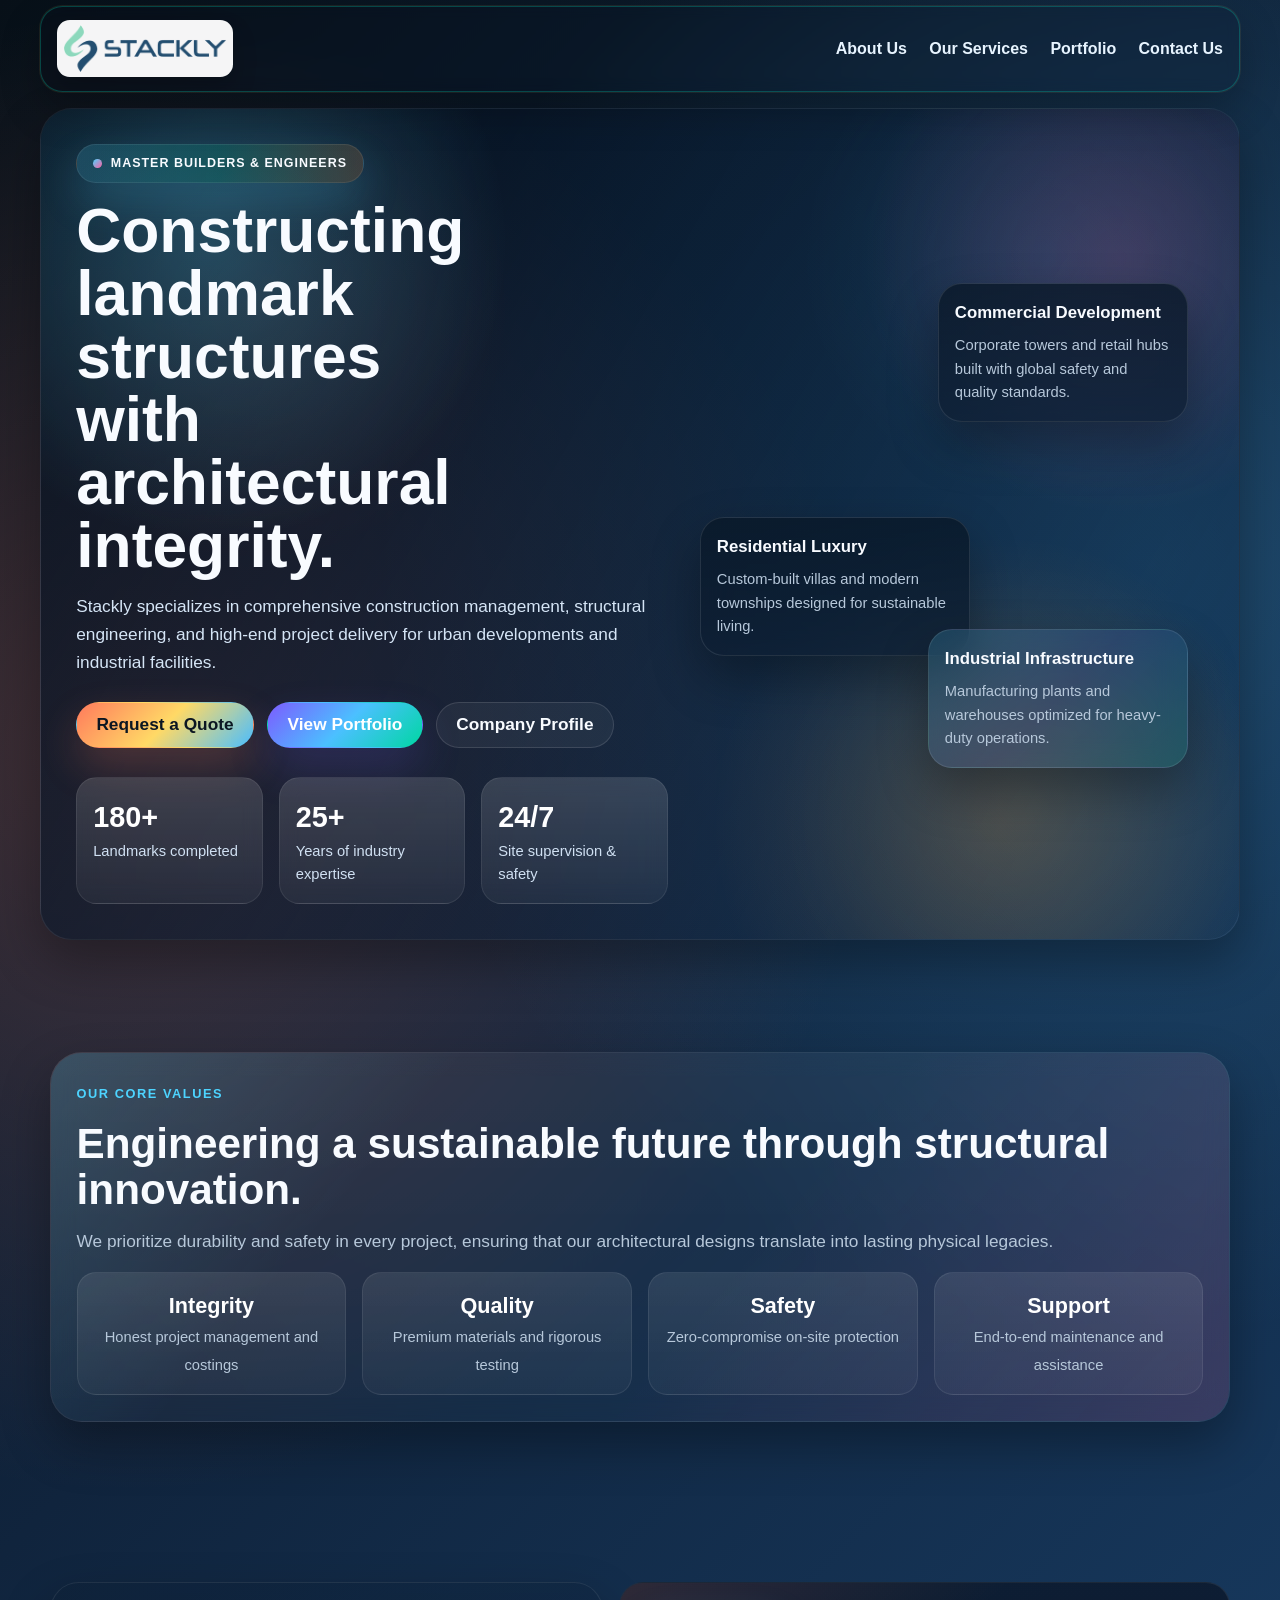
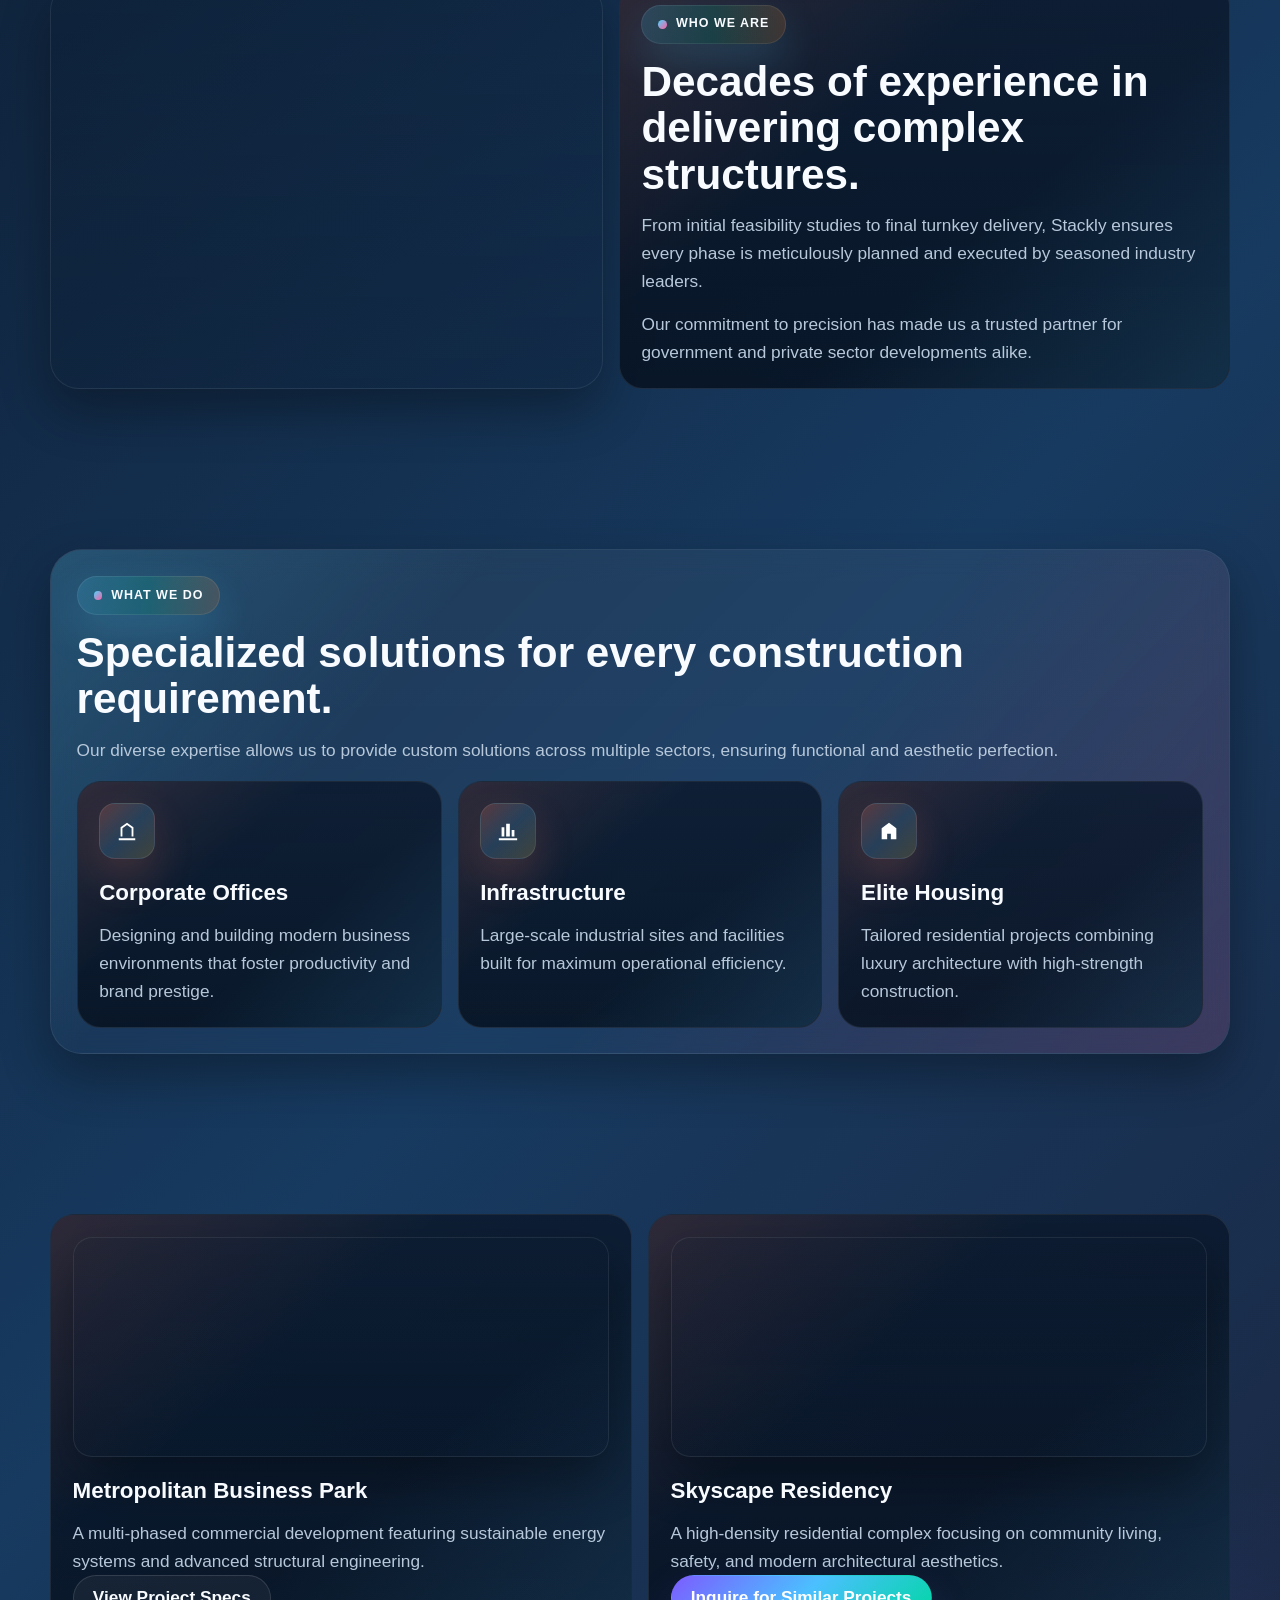
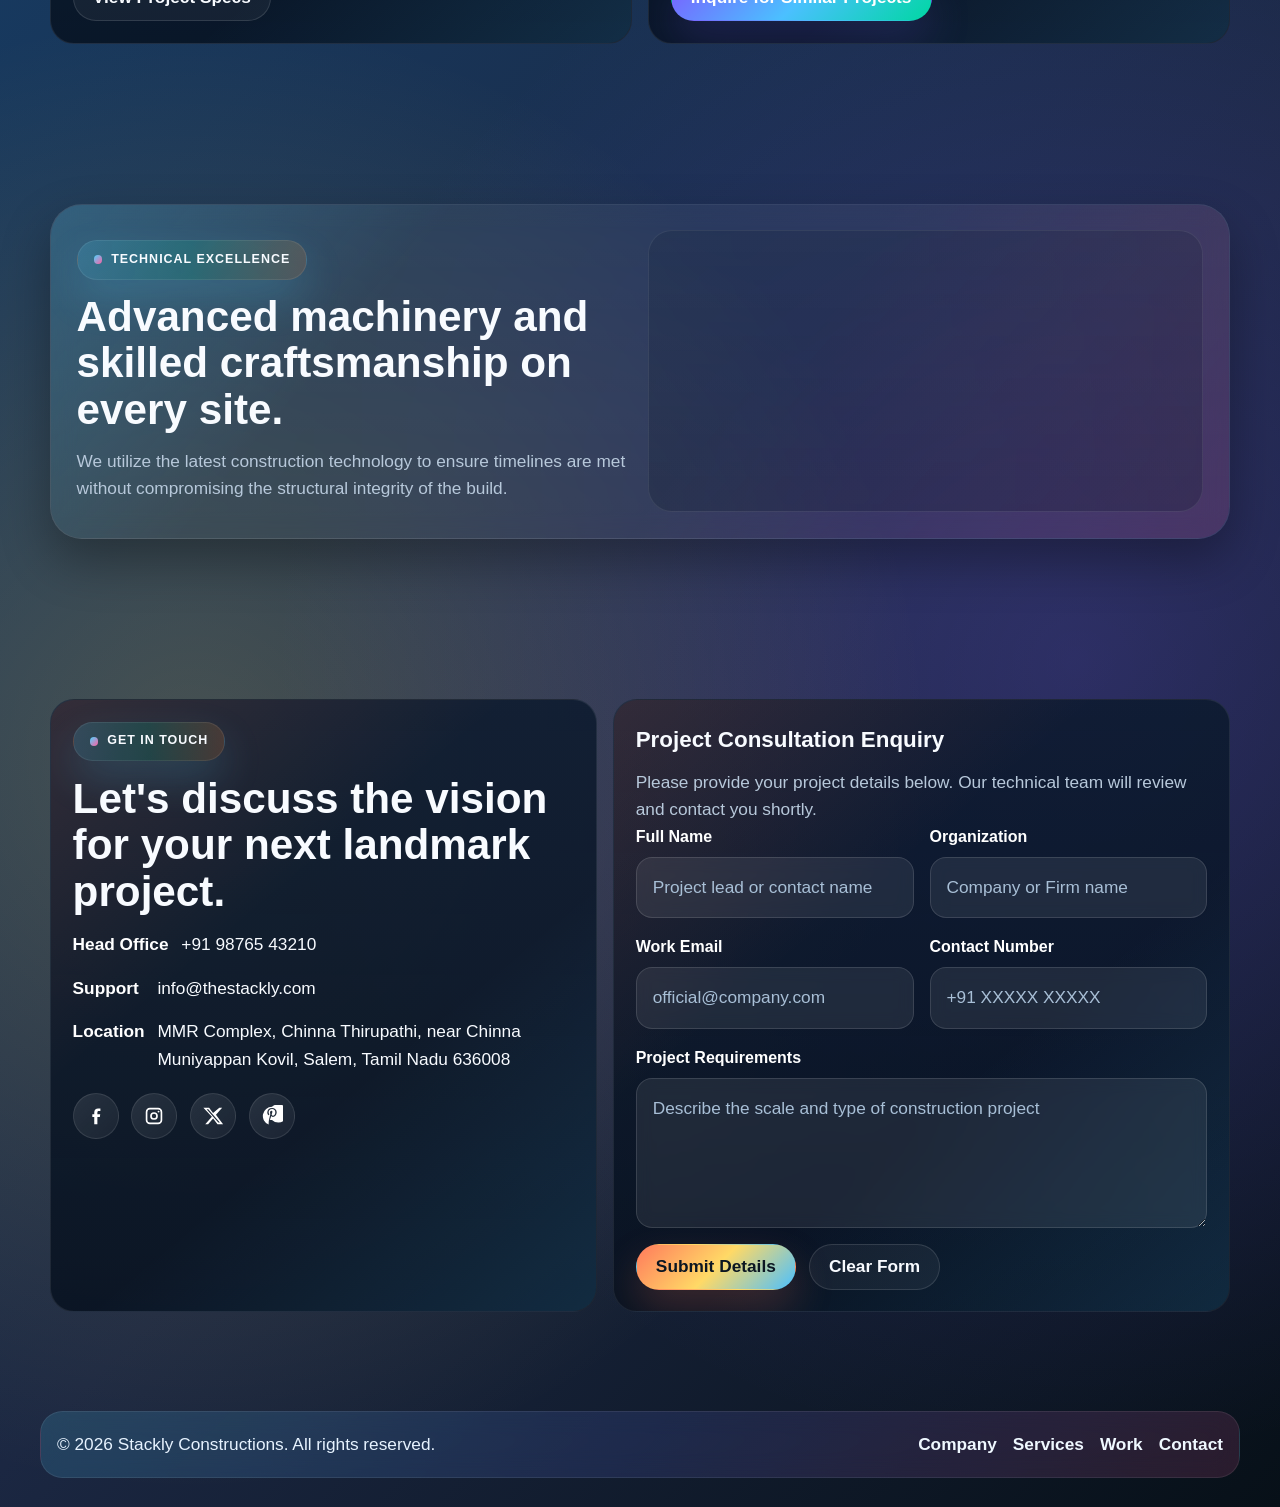
==== index.html @ 749294e0 "Add files via upload" ====
<!DOCTYPE html>
<html lang="en">
<head>
  <meta charset="UTF-8" />
  <meta name="viewport" content="width=device-width, initial-scale=1.0" />
  <meta name="description" content="Stackly is a premier construction firm specializing in commercial, residential, and industrial developments with a focus on precision and excellence." />
  <title>Stackly Construction | Building Excellence</title>
  <link rel="stylesheet" href="style.css" />
</head>
<body>
  <div class="loader" id="loader">
    <div class="loader-box">
      <div class="loader-ring" aria-hidden="true"></div>
      <p>Building Excellence</p>
    </div>
  </div>

  <header class="header">
    <div class="nav-wrap nav-wrap--video">
      <video class="nav-video" id="navVideo" autoplay muted loop playsinline aria-hidden="true">
        <source src="./assets/nav-video.mp4" type="video/mp4" />
      </video>
      <div class="nav-overlay" id="navOverlay"></div>

      <div class="nav">
        <a class="brand" href="#home" aria-label="Stackly home">
          <img src="./assets/logo-placeholder.png" alt="Stackly logo" width="346" height="100" loading="eager" decoding="async" />
        </a>

        <nav class="nav-links" id="navLinks">
          <a href="#about">About Us</a>
          <a href="#services">Our Services</a>
          <a href="#projects">Portfolio</a>
          <a href="#contact">Contact Us</a>
        </nav>

        <button class="menu-btn" id="menuBtn" type="button" aria-label="Open menu" aria-expanded="false">☰</button>
      </div>
    </div>
  </header>

  <main id="home">
    <section class="hero">
      <div class="hero-shell">
        <div class="hero-grid">
          <div class="reveal">
            <span class="badge">Master Builders & Engineers</span>
            <h1>Constructing landmark structures with architectural integrity.</h1>
            <p>Stackly specializes in comprehensive construction management, structural engineering, and high-end project delivery for urban developments and industrial facilities.</p>
            <div class="hero-actions">
              <a class="btn btn-primary" href="#contact">Request a Quote</a>
              <a class="btn btn-secondary" href="#projects">View Portfolio</a>
              <a class="btn btn-ghost" href="404.html" target="_blank" rel="noopener noreferrer">Company Profile</a>
            </div>
            <div class="hero-stats">
              <article class="hero-stat"><strong>180+</strong><span>Landmarks completed</span></article>
              <article class="hero-stat"><strong>25+</strong><span>Years of industry expertise</span></article>
              <article class="hero-stat"><strong>24/7</strong><span>Site supervision & safety</span></article>
            </div>
          </div>

          <div class="hero-visual reveal" aria-hidden="true">
            <article class="float-card float-card--top">
              <h3>Commercial Development</h3>
              <p>Corporate towers and retail hubs built with global safety and quality standards.</p>
            </article>
            <article class="float-card float-card--middle">
              <h3>Residential Luxury</h3>
              <p>Custom-built villas and modern townships designed for sustainable living.</p>
            </article>
            <article class="float-card float-card--bottom">
              <h3>Industrial Infrastructure</h3>
              <p>Manufacturing plants and warehouses optimized for heavy-duty operations.</p>
            </article>
          </div>
        </div>
      </div>
    </section>

    <section class="section">
      <div class="container section-shell reveal">
        <div class="section-inner">
          <span class="eyebrow">Our Core Values</span>
          <h2 class="title">Engineering a sustainable future through structural innovation.</h2>
          <p class="copy">We prioritize durability and safety in every project, ensuring that our architectural designs translate into lasting physical legacies.</p>
          <div class="highlight-strip">
            <article class="highlight-item"><strong>Integrity</strong><span>Honest project management and costings</span></article>
            <article class="highlight-item"><strong>Quality</strong><span>Premium materials and rigorous testing</span></article>
            <article class="highlight-item"><strong>Safety</strong><span>Zero-compromise on-site protection</span></article>
            <article class="highlight-item"><strong>Support</strong><span>End-to-end maintenance and assistance</span></article>
          </div>
        </div>
      </div>
    </section>

    <section class="section" id="about">
      <div class="container about-grid">
        <div class="about-photo reveal" aria-label="Professional construction management team"></div>
        <article class="about-card reveal">
          <span class="badge">Who We Are</span>
          <h2 class="title">Decades of experience in delivering complex structures.</h2>
          <p class="copy">From initial feasibility studies to final turnkey delivery, Stackly ensures every phase is meticulously planned and executed by seasoned industry leaders.</p>
          <p class="copy" style="margin-top:1rem;">Our commitment to precision has made us a trusted partner for government and private sector developments alike.</p>
        </article>
      </div>
    </section>

    <section class="section" id="services">
      <div class="container section-shell">
        <div class="section-inner">
          <div class="reveal" style="margin-bottom:1rem;">
            <span class="badge">What We Do</span>
            <h2 class="title">Specialized solutions for every construction requirement.</h2>
            <p class="copy">Our diverse expertise allows us to provide custom solutions across multiple sectors, ensuring functional and aesthetic perfection.</p>
          </div>
          <div class="grid-3">
            <article class="service-card reveal">
              <div class="icon-box"><svg viewBox="0 0 24 24"><path d="M3 20h18v2H3zM5 18V8l7-5 7 5v10h-2v-9.03l-5-3.58-5 3.58V18z"/></svg></div>
              <h3>Corporate Offices</h3>
              <p class="copy">Designing and building modern business environments that foster productivity and brand prestige.</p>
            </article>
            <article class="service-card reveal">
              <div class="icon-box"><svg viewBox="0 0 24 24"><path d="M2 20h20v2H2zm3-2V8h3v10zm5 0V4h4v14zm6 0v-7h3v7z"/></svg></div>
              <h3>Infrastructure</h3>
              <p class="copy">Large-scale industrial sites and facilities built for maximum operational efficiency.</p>
            </article>
            <article class="service-card reveal">
              <div class="icon-box"><svg viewBox="0 0 24 24"><path d="M12 3 4 9v12h6v-6h4v6h6V9z"/></svg></div>
              <h3>Elite Housing</h3>
              <p class="copy">Tailored residential projects combining luxury architecture with high-strength construction.</p>
            </article>
          </div>
        </div>
      </div>
    </section>

    <section class="section" id="projects">
      <div class="container grid-2">
        <article class="project-card reveal">
          <div class="project-photo" aria-label="Completed commercial tower"></div>
          <h3>Metropolitan Business Park</h3>
          <p class="copy">A multi-phased commercial development featuring sustainable energy systems and advanced structural engineering.</p>
          <a class="btn btn-ghost" href="404.html" target="_blank" rel="noopener noreferrer">View Project Specs</a>
        </article>
        <article class="project-card reveal">
          <div class="site-photo" aria-label="Ongoing high-rise development"></div>
          <h3>Skyscape Residency</h3>
          <p class="copy">A high-density residential complex focusing on community living, safety, and modern architectural aesthetics.</p>
          <a class="btn btn-secondary" href="#contact">Inquire for Similar Projects</a>
        </article>
      </div>
    </section>

    <section class="section">
      <div class="container section-shell reveal">
        <div class="section-inner grid-2" style="align-items:center;">
          <div>
            <span class="badge">Technical Excellence</span>
            <h2 class="title">Advanced machinery and skilled craftsmanship on every site.</h2>
            <p class="copy">We utilize the latest construction technology to ensure timelines are met without compromising the structural integrity of the build.</p>
          </div>
          <div class="quality-video-box" aria-label="Site operations showcase">
            <video class="quality-video" autoplay muted loop playsinline>
              <source src="./assets/nav-video1.mp4" type="video/mp4" />
            </video>
          </div>
        </div>
      </div>
    </section>

    <section class="section" id="contact">
      <div class="container contact-layout">
        <article class="contact-card reveal">
          <span class="badge">Get in Touch</span>
          <h2 class="title">Let's discuss the vision for your next landmark project.</h2>
          <div class="contact-lines">
            <div class="contact-line"><strong>Head Office</strong><a href="tel:+919876543210">+91 98765 43210</a></div>
            <div class="contact-line"><strong>Support</strong><a href="mailto:info@thestackly.com">info@thestackly.com</a></div>
            <div class="contact-line"><strong>Location</strong><span>MMR Complex, Chinna Thirupathi, near Chinna Muniyappan Kovil, Salem, Tamil Nadu 636008</span></div>
          </div>
          <div class="socials" aria-label="Social connections">
            <a class="social" href="https://facebook.com" target="_blank" rel="noopener noreferrer" aria-label="Facebook"><svg viewBox="0 0 24 24"><path d="M13.5 21v-8h2.7l.4-3h-3.1V8.1c0-.9.3-1.6 1.6-1.6h1.7V3.8c-.3 0-1.3-.1-2.5-.1-2.5 0-4.2 1.5-4.2 4.4V10H8v3h2.1v8h3.4Z"/></svg></a>
            <a class="social" href="https://instagram.com" target="_blank" rel="noopener noreferrer" aria-label="Instagram"><svg viewBox="0 0 24 24"><path d="M7.5 3h9A4.5 4.5 0 0 1 21 7.5v9a4.5 4.5 0 0 1-4.5 4.5h-9A4.5 4.5 0 0 1 3 16.5v-9A4.5 4.5 0 0 1 7.5 3Zm0 1.8A2.7 2.7 0 0 0 4.8 7.5v9a2.7 2.7 0 0 0 2.7 2.7h9a2.7 2.7 0 0 0 2.7-2.7v-9a2.7 2.7 0 0 0-2.7-2.7h-9Zm9.45 1.35a1.05 1.05 0 1 1 0 2.1 1.05 1.05 0 0 1 0-2.1ZM12 7.8A4.2 4.2 0 1 1 7.8 12 4.2 4.2 0 0 1 12 7.8Zm0 1.8A2.4 2.4 0 1 0 14.4 12 2.4 2.4 0 0 0 12 9.6Z"/></svg></a>
            <a class="social" href="https://twitter.com" target="_blank" rel="noopener noreferrer" aria-label="Twitter"><svg viewBox="0 0 24 24"><path d="M18.9 3H22l-6.77 7.74L23 21h-6.1l-4.78-6.25L6.66 21H3.54l7.24-8.27L1.5 3h6.25l4.32 5.71L18.9 3Zm-1.07 16.2h1.69L6.84 4.7H5.03L17.83 19.2Z"/></svg></a>
            <a class="social" href="https://pinterest.com" target="_blank" rel="noopener noreferrer" aria-label="Pinterest"><svg viewBox="0 0 24 24"><path d="M12 2a10 10 0 0 0-3.64 19.31c-.05-1.64 0-3.61.43-5.37l1.43-6.08S9.86 8.9 9.86 8.2c0-1.15.67-2.01 1.5-2.01.71 0 1.05.53 1.05 1.16 0 .71-.45 1.78-.69 2.77-.2.84.42 1.52 1.25 1.52 1.5 0 2.66-1.58 2.66-3.86 0-2.02-1.45-3.43-3.52-3.43-2.4 0-3.81 1.8-3.81 3.65 0 .72.28 1.5.63 1.92.07.08.08.15.06.24l-.24.98c-.04.15-.12.18-.27.11-1-.47-1.62-1.93-1.62-3.1 0-2.53 1.84-4.86 5.31-4.86 2.79 0 4.96 1.99 4.96 4.66 0 2.78-1.75 5.02-4.19 5.02-.82 0-1.59-.43-1.85-.93l-.5 1.88c-.18.69-.67 1.54-1 2.06.75.23 1.55.35 2.38.35A10 10 0 1 0 12 2Z"/></svg></a>
          </div>
        </article>

        <article class="contact-card reveal">
          <h3>Project Consultation Enquiry</h3>
          <p class="copy">Please provide your project details below. Our technical team will review and contact you shortly.</p>
          <form id="contactForm">
            <div class="form-grid">
              <div class="field"><label for="name">Full Name</label><input id="name" name="name" type="text" required placeholder="Project lead or contact name" /></div>
              <div class="field"><label for="company">Organization</label><input id="company" name="company" type="text" required placeholder="Company or Firm name" /></div>
              <div class="field"><label for="email">Work Email</label><input id="email" name="email" type="email" required placeholder="official@company.com" /></div>
              <div class="field"><label for="phone">Contact Number</label><input id="phone" name="phone" type="tel" required placeholder="+91 XXXXX XXXXX" /></div>
              <div class="field full"><label for="message">Project Requirements</label><textarea id="message" name="message" required placeholder="Describe the scale and type of construction project"></textarea></div>
            </div>
            <div style="display:flex;gap:.8rem;flex-wrap:wrap;">
              <button class="btn btn-primary" type="submit">Submit Details</button>
              <button class="btn btn-ghost" type="reset">Clear Form</button>
            </div>
          </form>
        </article>
      </div>
    </section>
  </main>

  <footer class="footer">
    <div class="footer-shell">
      <p>&copy; 2026 Stackly Constructions. All rights reserved.</p>
      <div class="footer-links">
        <a href="#about">Company</a>
        <a href="#services">Services</a>
        <a href="#projects">Work</a>
        <a href="#contact">Contact</a>
      </div>
    </div>
  </footer>

  <script src="script.js"></script>
</body>
</html>
---- style.css ----
*{box-sizing:border-box;margin:0;padding:0}
html{scroll-behavior:smooth;-webkit-text-size-adjust:none;text-size-adjust:none}
body{
  font-family:Arial,sans-serif;
  min-height:100vh;
  color:#f8fbff;
  font-size:clamp(1rem,.95rem + .24vw,1.08rem);
  line-height:1.6;
  overflow-x:hidden;
  background:
    radial-gradient(circle at 10% 16%, rgba(255,122,92,.22), transparent 18%),
    radial-gradient(circle at 90% 12%, rgba(75,192,255,.22), transparent 18%),
    radial-gradient(circle at 15% 84%, rgba(255,226,102,.20), transparent 18%),
    radial-gradient(circle at 84% 82%, rgba(124,92,255,.22), transparent 20%),
    linear-gradient(135deg,#071018 0%,#10243d 26%,#173a60 52%,#1b2742 78%,#071018 100%);
}
img,video{display:block;max-width:100%;height:auto}
a{text-decoration:none;color:inherit}
button,input,textarea{font:inherit;color:inherit}
:focus-visible{outline:2px solid #4dd4ff;outline-offset:3px}
@media (prefers-reduced-motion:reduce){*,*::before,*::after{animation-duration:.01ms!important;animation-iteration-count:1!important;transition-duration:.01ms!important;scroll-behavior:auto!important}}

.loader{position:fixed;inset:0;display:grid;place-items:center;z-index:9999;background:radial-gradient(circle at 15% 18%, rgba(255,95,162,.22), transparent 18%), radial-gradient(circle at 84% 16%, rgba(77,212,255,.22), transparent 20%), radial-gradient(circle at 18% 80%, rgba(0,215,163,.18), transparent 18%), linear-gradient(135deg,#071220,#10233c,#182e4d,#122740)}
.loader.hide{opacity:0;visibility:hidden;transition:opacity .45s ease,visibility .45s ease}
.loader-box{text-align:center}
.loader-ring{width:80px;height:80px;border:6px solid rgba(255,255,255,.12);border-top-color:#4dd4ff;border-right-color:#ff9a3d;border-radius:50%;animation:spin 1s linear infinite;margin:0 auto 1rem}
.loader p{color:#b7c8da;letter-spacing:.16em;text-transform:uppercase;font-size:.85rem}
@keyframes spin{to{transform:rotate(360deg)}}

.container{width:min(calc(100% - 1.25rem),1180px);margin:auto}
.section{padding:clamp(3rem,8vw,5rem) 0}
.section-shell{position:relative;border:1px solid rgba(255,255,255,.08);background:linear-gradient(180deg,rgba(255,255,255,.05),rgba(255,255,255,.02));backdrop-filter:blur(12px);border-radius:2rem;box-shadow:0 22px 50px rgba(0,0,0,.32);overflow:hidden}
.section-shell::before{content:"";position:absolute;inset:-1px;background:linear-gradient(130deg,rgba(77,212,255,.18),transparent 28%,transparent 58%,rgba(255,95,162,.14) 100%);pointer-events:none}
.section-inner{position:relative;z-index:1;padding:clamp(1.2rem,2vw,1.6rem)}
.badge{display:inline-flex;align-items:center;gap:.55rem;padding:.55rem 1rem;border-radius:999px;font-size:.78rem;font-weight:700;letter-spacing:.08em;text-transform:uppercase;background:linear-gradient(90deg,rgba(77,212,255,.18),rgba(0,215,163,.16),rgba(255,154,61,.16));border:1px solid rgba(255,255,255,.08);box-shadow:0 18px 40px rgba(77,212,255,.18)}
.badge::before{content:"";width:.55rem;height:.55rem;border-radius:50%;background:linear-gradient(135deg,#4dd4ff,#ff5fa2)}
.title{font-size:clamp(1.8rem,1.2rem + 1.8vw,2.8rem);line-height:1.1;margin:.9rem 0 .9rem}
.copy{color:#b7c8da}
.eyebrow{color:#4dd4ff;font-weight:700;text-transform:uppercase;letter-spacing:.12em;font-size:.8rem}
.btn{min-height:46px;padding:0 1.2rem;border-radius:999px;display:inline-flex;align-items:center;justify-content:center;gap:.6rem;border:1px solid transparent;font-weight:700;transition:transform .22s cubic-bezier(.16,1,.3,1),box-shadow .22s cubic-bezier(.16,1,.3,1),filter .22s ease,background .22s ease,border-color .22s ease;cursor:pointer}
.btn:hover{transform:translateY(-5px) scale(1.02);filter:saturate(1.05)}
.btn:active{transform:translateY(0) scale(.99)}
.btn-primary{background:linear-gradient(135deg,#ff7a5c,#ffd966,#4bc0ff);color:#0b1622;box-shadow:0 18px 40px rgba(255,122,92,.22)}
.btn-secondary{background:linear-gradient(135deg,#7c5cff,#4bc0ff,#00d7a3);color:#fff;box-shadow:0 20px 44px rgba(124,92,255,.18)}
.btn-ghost{background:rgba(255,255,255,.05);border-color:rgba(255,255,255,.12);color:#f8fbff}
.btn-ghost:hover{background:rgba(255,255,255,.12);box-shadow:0 18px 36px rgba(0,0,0,.18)}

.header{position:sticky;top:0;z-index:1000;padding-top:.35rem}
.nav-wrap{position:relative;width:min(calc(100% - 1rem),1200px);margin:auto;overflow:hidden;border-radius:1.4rem;border:1px solid rgba(255,255,255,.08);background:rgba(7,18,32,.10);backdrop-filter:blur(6px);box-shadow:0 18px 40px rgba(0,0,0,.24)}
.nav-wrap--video{border-color:rgba(0,255,214,.22);box-shadow:0 0 0 1px rgba(255,209,102,.08),0 18px 40px rgba(0,0,0,.24)}
.nav-video{position:absolute;inset:0;width:100%;height:100%;object-fit:cover;display:none;z-index:0}
.nav-video.active{display:block;filter:saturate(1.75) contrast(1.16) brightness(.82) hue-rotate(-10deg)}
.nav-overlay{position:absolute;inset:0;background:linear-gradient(90deg,rgba(5,14,25,.82),rgba(13,31,52,.44));display:none;z-index:1}
.nav-overlay.active{display:block;background:linear-gradient(90deg,rgba(3,10,18,.66),rgba(255,122,92,.14),rgba(75,192,255,.14),rgba(255,226,102,.10))}
.nav{position:relative;z-index:2;display:flex;align-items:center;justify-content:space-between;gap:1rem;min-height:84px;padding:0 1rem}
.brand{display:flex;align-items:center;gap:.8rem;min-width:0}
.brand img{width:176px;height:auto;border-radius:.8rem;padding:.3rem .4rem;background:rgba(255,255,255,.96);box-shadow:0 12px 24px rgba(0,0,0,.18)}
.nav-links{display:flex;align-items:center;gap:1.4rem}
.nav-links a{position:relative;font-size:clamp(.9rem,.84rem + .2vw,1rem);color:#e7f4ff;font-weight:700;transition:color .2s ease,transform .2s ease}
.nav-links a::after{content:"";position:absolute;left:0;bottom:-7px;width:100%;height:2px;background:linear-gradient(90deg,#4dd4ff,#ff9a3d,#ff5fa2);transform:scaleX(0);transform-origin:left;transition:transform .22s ease}
.nav-links a:hover{color:#fff;transform:translateY(-2px)}
.nav-links a:hover::after{transform:scaleX(1)}
.menu-btn{display:none;width:46px;height:46px;border-radius:50%;border:1px solid rgba(255,255,255,.14);background:rgba(255,255,255,.06);color:#fff;cursor:pointer}

.hero{padding:1rem 0 2rem}
.hero-shell{position:relative;width:min(calc(100% - 1rem),1200px);margin:0 auto;border-radius:2rem;overflow:hidden;border:1px solid rgba(255,255,255,.08);box-shadow:0 22px 50px rgba(0,0,0,.32);background:linear-gradient(120deg,rgba(7,18,32,.80),rgba(7,24,46,.52) 38%,rgba(12,43,78,.30) 100%),radial-gradient(circle at 18% 24%, rgba(255,122,92,.18), transparent 22%),radial-gradient(circle at 84% 18%, rgba(75,192,255,.18), transparent 20%),radial-gradient(circle at 82% 84%, rgba(255,226,102,.12), transparent 20%), url('https://images.unsplash.com/photo-1541888946425-d81bb19240f5?auto=format&fit=crop&w=1200&q=80') center/cover no-repeat}
.hero-shell::before{content:"";position:absolute;inset:0;background:radial-gradient(circle at 14% 16%,rgba(77,212,255,.26),transparent 24%),radial-gradient(circle at 90% 18%,rgba(255,95,162,.18),transparent 20%),radial-gradient(circle at 80% 86%,rgba(255,154,61,.18),transparent 24%)}
.hero-grid{position:relative;z-index:1;display:grid;grid-template-columns:1.08fr .92fr;gap:2rem;align-items:center;padding:clamp(1.4rem,4vw,2.2rem)}
.hero h1{font-size:clamp(2.4rem,1.5rem + 3vw,4.7rem);line-height:1.01;max-width:9.5ch;margin:1rem 0}
.hero p{max-width:60ch;color:#d5e5f6}
.hero-actions{display:flex;flex-wrap:wrap;gap:.85rem;margin:1.6rem 0 1.8rem}
.hero-stats{display:grid;grid-template-columns:repeat(3,minmax(0,1fr));gap:1rem}
.hero-stat{padding:1rem;border-radius:1.3rem;background:linear-gradient(180deg,rgba(255,255,255,.14),rgba(255,255,255,.05));border:1px solid rgba(255,255,255,.08);backdrop-filter:blur(10px)}
.hero-stat strong{display:block;font-size:1.8rem;color:#fff}
.hero-stat span{display:block;color:#d0e0f2;font-size:.92rem}
.hero-visual{position:relative;min-height:520px}
.float-card{position:absolute;border-radius:1.5rem;padding:1rem;background:linear-gradient(180deg,rgba(9,24,40,.8),rgba(12,28,48,.68));border:1px solid rgba(255,255,255,.1);box-shadow:0 22px 50px rgba(0,0,0,.32);backdrop-filter:blur(14px);transition:transform .24s cubic-bezier(.16,1,.3,1), box-shadow .24s ease}
.float-card:hover{transform:translateY(-6px);box-shadow:0 30px 55px rgba(0,0,0,.32)}
.float-card h3{margin-bottom:.45rem;font-size:1.05rem}
.float-card p{font-size:.92rem;color:#b7c8da}
.float-card--top{top:1.2rem;right:1rem;max-width:250px}
.float-card--middle{left:0;bottom:8rem;max-width:270px}
.float-card--bottom{right:1rem;bottom:1rem;max-width:260px;background:linear-gradient(135deg,rgba(77,212,255,.18),rgba(106,124,255,.12),rgba(0,215,163,.14))}

.grid-3,.grid-2{display:grid;gap:1rem}
.grid-3{grid-template-columns:repeat(3,minmax(0,1fr))}
.grid-2{grid-template-columns:repeat(2,minmax(0,1fr))}
.service-card,.project-card,.contact-card,.about-card{position:relative;height:100%;padding:1.35rem;border-radius:1.5rem;background:linear-gradient(180deg,rgba(12,26,46,.86),rgba(6,16,30,.82));border:1px solid rgba(255,255,255,.08);overflow:hidden;transition:transform .24s cubic-bezier(.16,1,.3,1),box-shadow .24s ease,border-color .24s ease}
.service-card::before,.project-card::before,.contact-card::before,.about-card::before{content:"";position:absolute;inset:0;background:linear-gradient(140deg,rgba(255,122,92,.14),transparent 36%,transparent 60%,rgba(75,192,255,.14));pointer-events:none}
.service-card:hover,.project-card:hover,.contact-card:hover,.about-card:hover{transform:translateY(-10px) scale(1.01);box-shadow:0 30px 60px rgba(0,0,0,.34);border-color:rgba(255,122,92,.34)}
.service-card > *,.project-card > *,.contact-card > *,.about-card > *{position:relative;z-index:1}
.icon-box{width:56px;height:56px;border-radius:1rem;display:grid;place-items:center;margin-bottom:1rem;background:linear-gradient(135deg,rgba(255,122,92,.22),rgba(75,192,255,.18),rgba(255,226,102,.18));border:1px solid rgba(255,255,255,.09);box-shadow:0 18px 40px rgba(255,122,92,.18);color:#fff}
.icon-box svg,.social svg{width:22px;height:22px;fill:currentColor}
.service-card h3,.project-card h3,.contact-card h3,.about-card h3{font-size:clamp(1.15rem,1rem + .5vw,1.45rem);margin-bottom:.7rem}

.about-grid{display:grid;grid-template-columns:.95fr 1.05fr;gap:1rem;align-items:stretch}
.about-photo{min-height:360px;border-radius:1.8rem;overflow:hidden;border:1px solid rgba(255,255,255,.08);background:linear-gradient(180deg,rgba(8,21,38,.18),rgba(8,21,38,.26)),url('https://images.unsplash.com/photo-1517048676732-d65bc937f952?auto=format&fit=crop&w=900&q=80') center/cover no-repeat;box-shadow:0 22px 50px rgba(0,0,0,.32)}
.project-photo,.site-photo{min-height:220px;border-radius:1.2rem;margin-bottom:1rem;border:1px solid rgba(255,255,255,.08);box-shadow:0 22px 50px rgba(0,0,0,.32)}
.project-photo{background:linear-gradient(180deg,rgba(8,21,38,.14),rgba(8,21,38,.22)),url('https://images.unsplash.com/photo-1504307651254-35680f356dfd?auto=format&fit=crop&w=900&q=80') center/cover no-repeat}
.site-photo{background:linear-gradient(180deg,rgba(8,21,38,.14),rgba(8,21,38,.22)),url('https://images.unsplash.com/photo-1489515217757-5fd1be406fef?auto=format&fit=crop&w=900&q=80') center/cover no-repeat}
.highlight-strip{display:grid;grid-template-columns:repeat(4,minmax(0,1fr));gap:1rem;margin-top:1rem}
.highlight-item{padding:1rem;border-radius:1.2rem;background:linear-gradient(180deg,rgba(255,255,255,.09),rgba(255,255,255,.04));border:1px solid rgba(255,255,255,.08);text-align:center}
.highlight-item strong{display:block;font-size:1.35rem;color:#fff}
.highlight-item span{color:#b7c8da;font-size:.92rem}

.contact-layout{display:grid;grid-template-columns:.94fr 1.06fr;gap:1rem}
.contact-lines{display:grid;gap:1rem;margin:1rem 0 1.2rem}
.contact-line{display:flex;gap:.8rem;align-items:flex-start}
.contact-line strong{min-width:72px;color:#fff}
.socials{display:flex;gap:.8rem;flex-wrap:wrap}
.social{width:46px;height:46px;border-radius:50%;display:grid;place-items:center;background:linear-gradient(135deg,rgba(255,255,255,.1),rgba(255,255,255,.05));border:1px solid rgba(255,255,255,.1);color:#fff;transition:transform .22s cubic-bezier(.16,1,.3,1),box-shadow .22s ease,background .22s ease}
.social:hover{transform:translateY(-5px) scale(1.05);background:linear-gradient(135deg,rgba(255,122,92,.22),rgba(75,192,255,.20));box-shadow:0 18px 40px rgba(255,122,92,.18)}

form{display:grid;gap:1rem}
.form-grid{display:grid;grid-template-columns:repeat(2,minmax(0,1fr));gap:1rem}
.field{display:grid;gap:.45rem}
.field.full{grid-column:1/-1}
label{font-size:clamp(.9rem,.84rem + .2vw,1rem);font-weight:700;color:#fff}
input,textarea{width:100%;min-height:52px;padding:1rem 1rem;border-radius:1rem;background:rgba(255,255,255,.08);border:1px solid rgba(255,255,255,.12);backdrop-filter:blur(8px)}
textarea{min-height:150px;resize:vertical}
input::placeholder,textarea::placeholder{color:#a8bfd6}
input:focus,textarea:focus{outline:none;border-color:rgba(77,212,255,.55);box-shadow:0 0 0 4px rgba(77,212,255,.14)}

.footer{padding:1.2rem 0 1.8rem}
.footer-shell{width:min(calc(100% - 1rem),1200px);margin:auto;padding:1.15rem 1rem;border-radius:1.4rem;background:linear-gradient(135deg,rgba(77,212,255,.16),rgba(106,124,255,.14),rgba(255,95,162,.14));border:1px solid rgba(255,255,255,.08);backdrop-filter:blur(12px);display:flex;align-items:center;justify-content:space-between;gap:1rem;color:#e7f3ff}
.footer-links{display:flex;gap:1rem;flex-wrap:wrap}
.footer-links a{color:#eff8ff;font-weight:600}
.footer-links a:hover{color:#fff;transform:translateY(-2px)}

.reveal{opacity:0;transform:translateY(26px);transition:opacity .75s ease,transform .75s ease}
.reveal.show{opacity:1;transform:none}

.quality-video-box{min-height:280px;border-radius:1.5rem;overflow:hidden;border:1px solid rgba(255,255,255,.08);box-shadow:var(--shadow);background:linear-gradient(180deg,rgba(8,21,38,.16),rgba(8,21,38,.24));position:relative}
.quality-video{width:100%;height:100%;min-height:280px;object-fit:cover;display:block;filter:saturate(1.2) contrast(1.05) brightness(.92)}

@media (max-width:960px){
  .hero-grid,.about-grid,.contact-layout,.grid-2,.footer-shell{grid-template-columns:1fr;display:grid}
  .grid-3,.hero-stats,.highlight-strip,.form-grid{grid-template-columns:1fr}
  
  
  .nav-links{
    display:none;
    position:absolute;
    left:.8rem;
    right:.8rem;
    top:calc(100% + .45rem);
    padding:2rem;
    background:rgba(7,18,32,0.96);
    border:1px solid rgba(255,255,255,0.12);
    border-radius:1.2rem;
    box-shadow:0 24px 50px rgba(0,0,0,.35);
    flex-direction:column;
    align-items:center;
    gap:1.5rem;
    z-index: 1001;
  }
  
  .nav-links.open{
    display:flex !important;
  }
  
  .menu-btn{
    display:grid !important;
    place-items:center;
    z-index: 1002;
  }
  
  .brand img{width:150px}
  .hero-visual{min-height:360px}
  .float-card{position:relative;top:auto;right:auto;left:auto;bottom:auto;max-width:none;margin-top:1rem}
  .hero-actions{margin-bottom:1.2rem}
  .footer-shell{justify-content:flex-start}
}
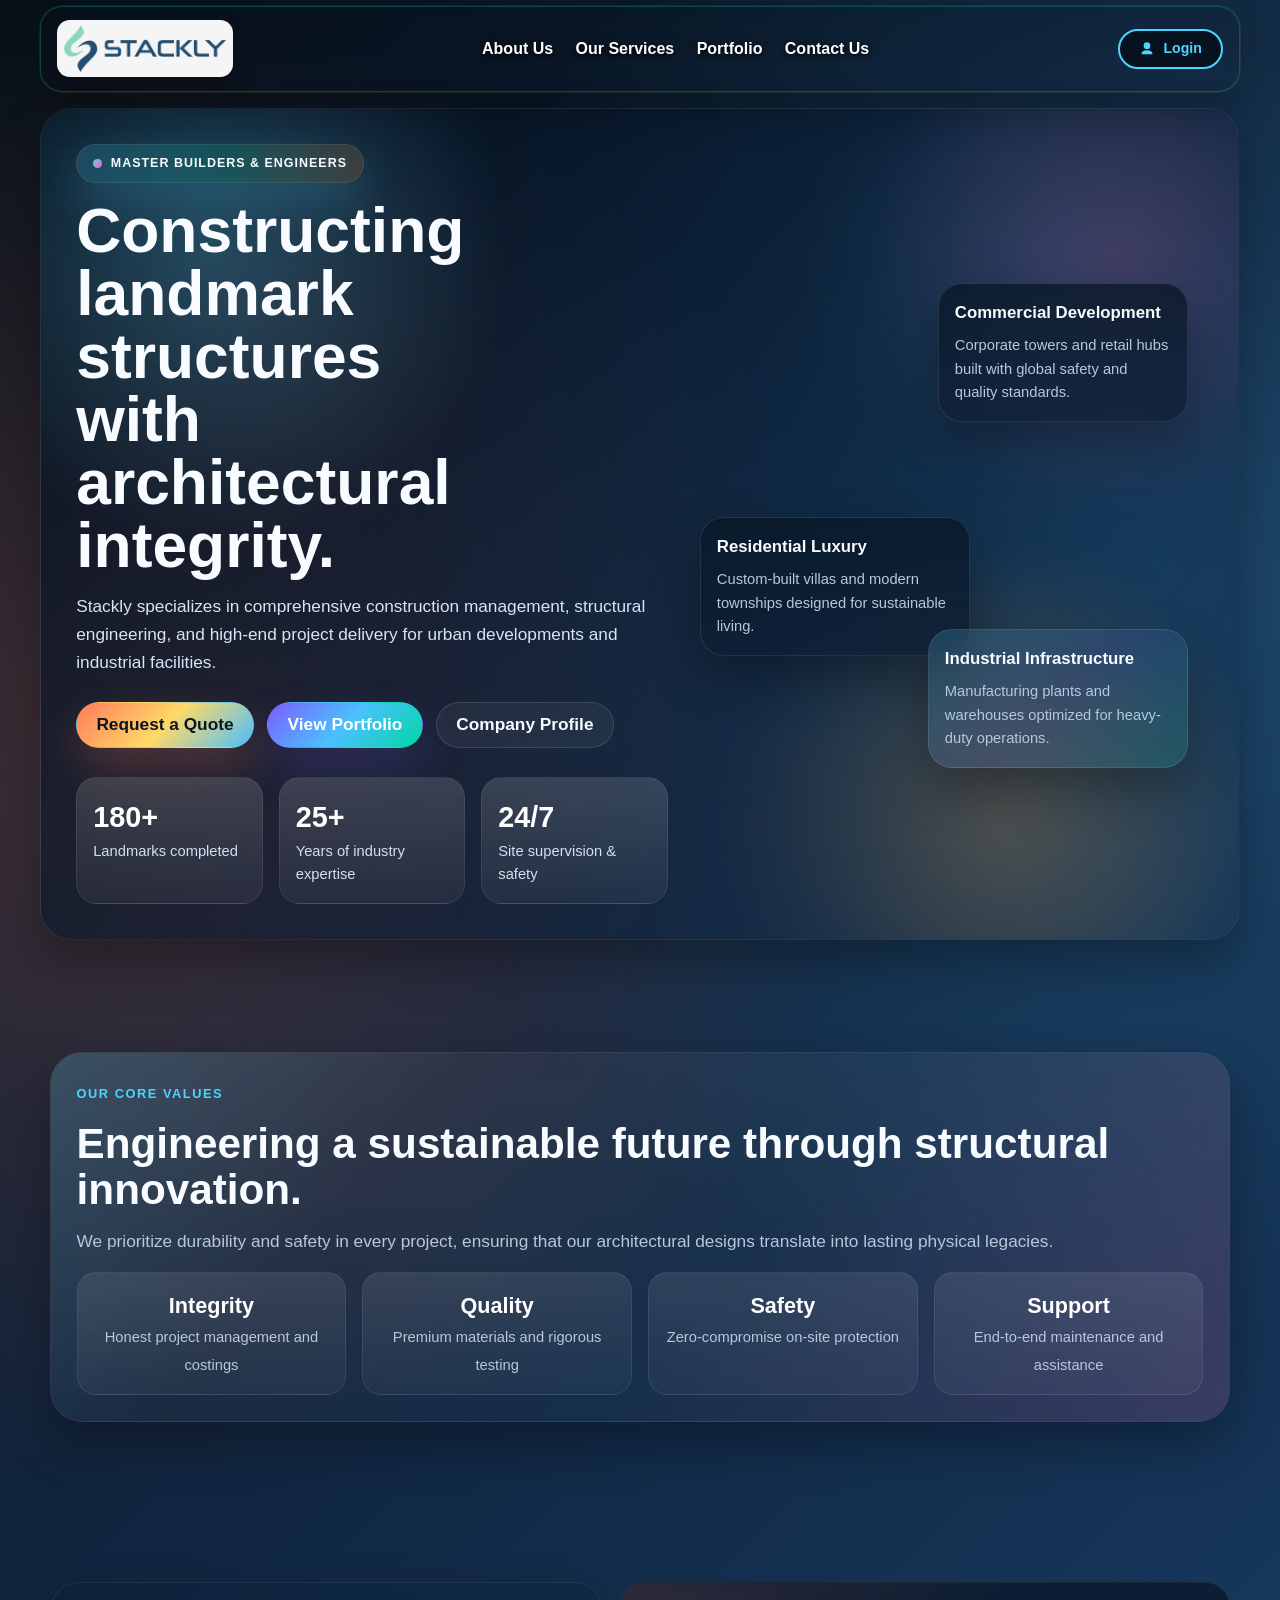
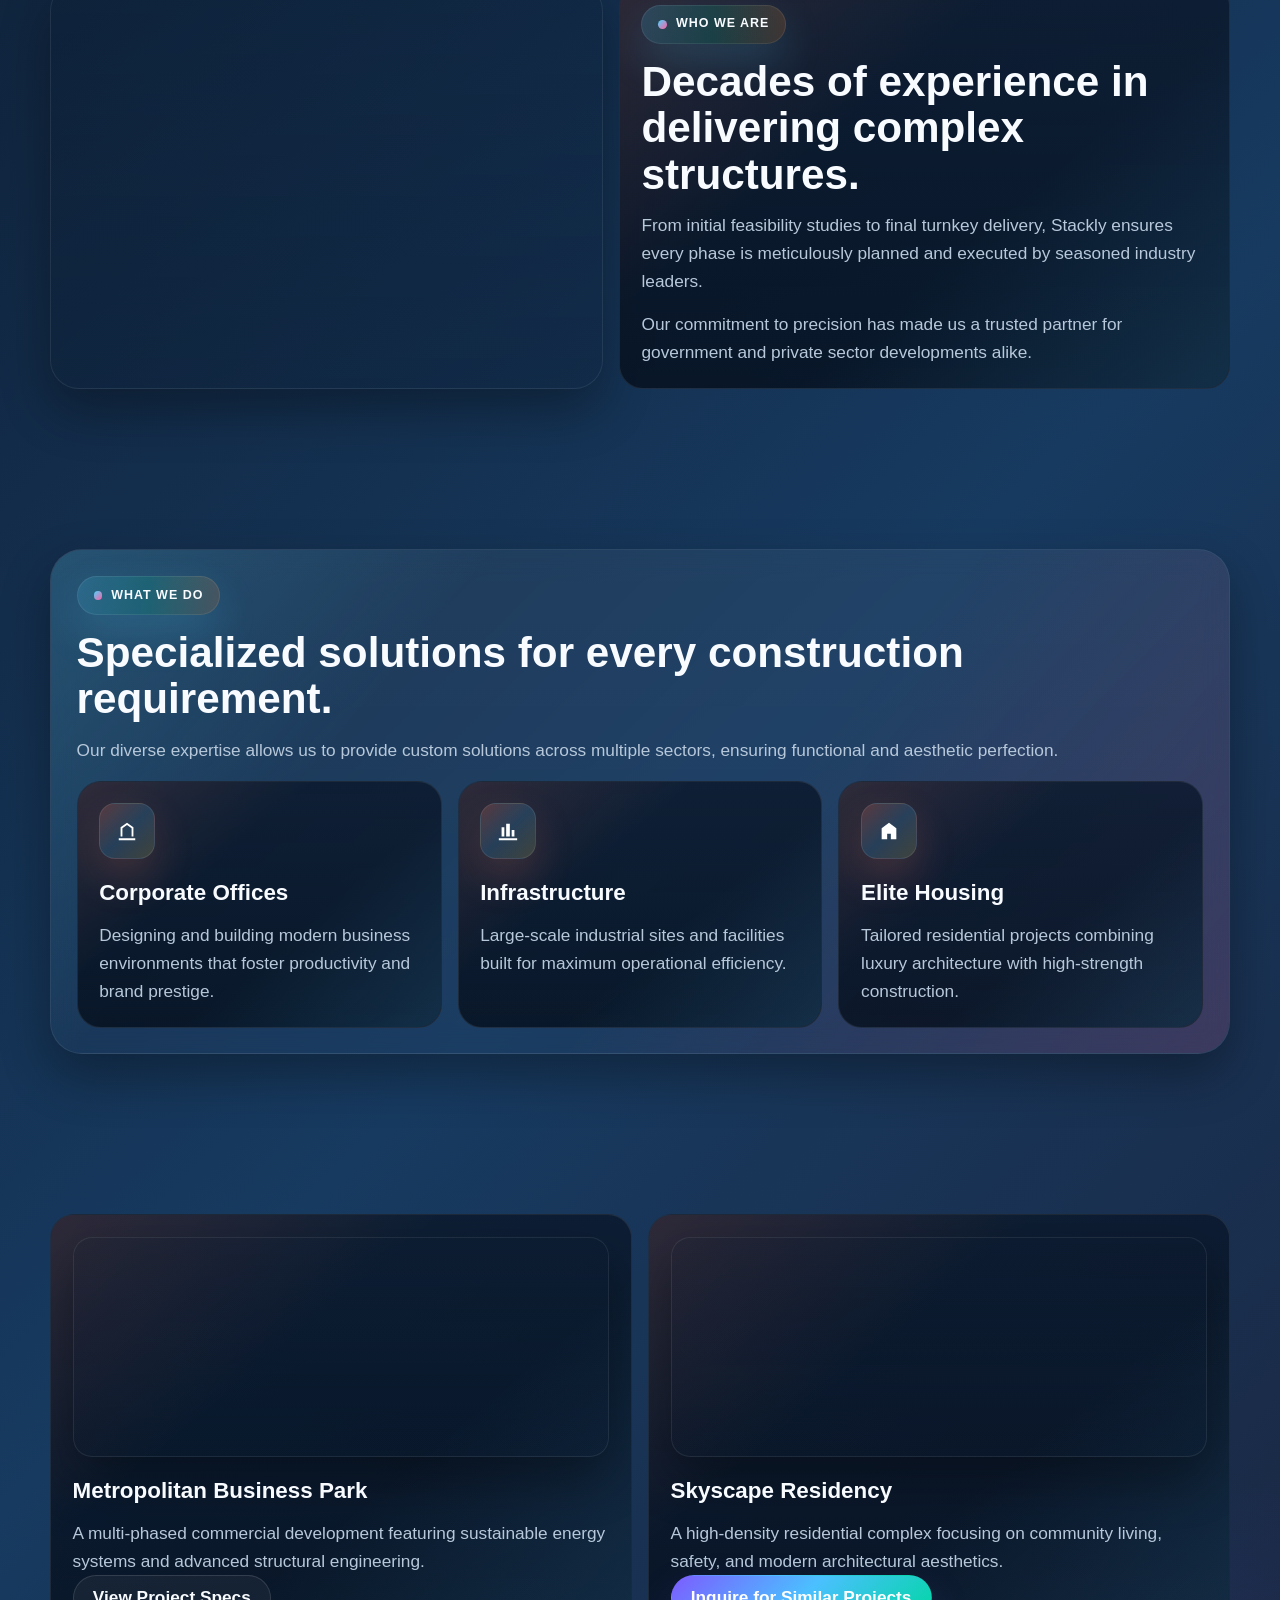
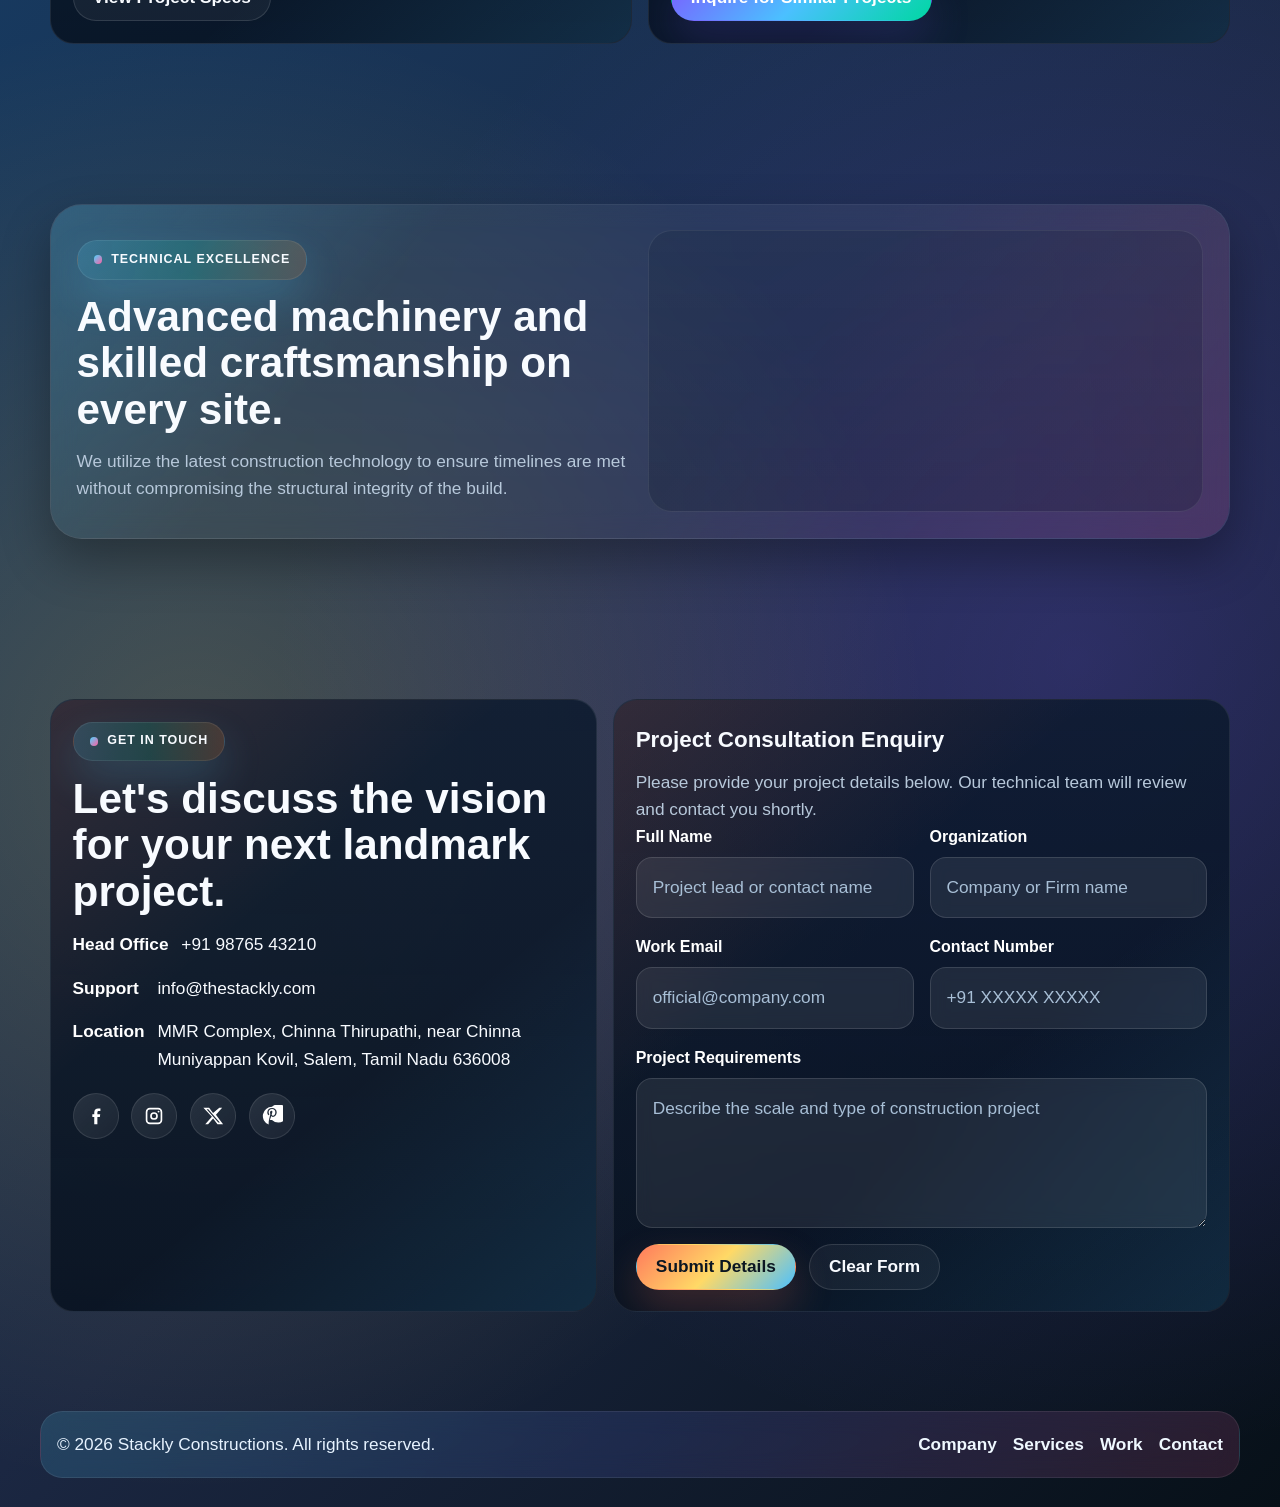
==== commit b3dfbcd0: "Add files via upload" ====
--- a/index.html
+++ b/index.html
@@ -8,10 +8,63 @@
   <link rel="stylesheet" href="style.css" />
 </head>
 <body>
+
   <div class="loader" id="loader">
     <div class="loader-box">
       <div class="loader-ring" aria-hidden="true"></div>
       <p>Building Excellence</p>
+    </div>
+  </div>
+
+  <div class="modal-backdrop" id="loginBackdrop" role="dialog" aria-modal="true" aria-labelledby="loginTitle">
+    <div class="modal" id="loginModal">
+      <button class="modal-close" id="modalClose" aria-label="Close login">✕</button>
+
+      <div class="modal-logo" aria-hidden="true">
+        <svg viewBox="0 0 24 24"><path d="M12 2a5 5 0 1 1 0 10A5 5 0 0 1 12 2zm0 12c5.33 0 8 2.67 8 4v2H4v-2c0-1.33 2.67-4 8-4z"/></svg>
+      </div>
+
+      <h2 id="loginTitle">Welcome back</h2>
+      <p class="modal-sub">Sign in to your Stackly account</p>
+
+      <form class="login-form" id="loginForm" novalidate>
+
+        <div class="login-field">
+          <label for="loginEmail">Email address</label>
+          <input
+            type="email"
+            id="loginEmail"
+            name="loginEmail"
+            placeholder="official@company.com"
+            autocomplete="email"
+          />
+          <span class="field-error" id="emailErr">Please enter a valid email address.</span>
+        </div>
+
+        <div class="login-field">
+          <label for="loginPassword">Password</label>
+          <input
+            type="password"
+            id="loginPassword"
+            name="loginPassword"
+            placeholder="Enter your password"
+            autocomplete="current-password"
+          />
+          <span class="field-error" id="passErr">Password must be at least 6 characters.</span>
+        </div>
+
+        <div class="login-form-footer">
+          <label style="display:flex;align-items:center;gap:.4rem;font-size:.83rem;color:#8aacc8;cursor:pointer">
+            <input type="checkbox" id="rememberMe" style="width:auto;min-height:auto;accent-color:#4dd4ff" />
+            Remember me
+          </label>
+          <a href="#contact">Forgot password?</a>
+        </div>
+
+        <button class="btn-login-submit" type="submit" id="loginSubmitBtn">Sign In</button>
+
+        <p class="login-divider">Don't have an account? <a href="#contact" style="color:#4dd4ff;font-weight:700;">Contact us</a></p>
+      </form>
     </div>
   </div>
 
@@ -22,29 +75,36 @@
       </video>
       <div class="nav-overlay" id="navOverlay"></div>
 
-      <div class="nav">
+      <nav class="nav">
         <a class="brand" href="#home" aria-label="Stackly home">
           <img src="./assets/logo-placeholder.png" alt="Stackly logo" width="346" height="100" loading="eager" decoding="async" />
         </a>
 
-        <nav class="nav-links" id="navLinks">
+        <div class="nav-links" id="navLinks">
           <a href="#about">About Us</a>
           <a href="#services">Our Services</a>
           <a href="#projects">Portfolio</a>
           <a href="#contact">Contact Us</a>
-        </nav>
-
-        <button class="menu-btn" id="menuBtn" type="button" aria-label="Open menu" aria-expanded="false">☰</button>
-      </div>
+        </div>
+
+        <div class="nav-right">
+          <button class="btn-login" id="openLoginBtn" type="button" aria-label="Login to your account">
+            <svg viewBox="0 0 24 24"><path d="M12 2a5 5 0 1 1 0 10A5 5 0 0 1 12 2zm0 12c5.33 0 8 2.67 8 4v2H4v-2c0-1.33 2.67-4 8-4z"/></svg>
+            <span>Login</span>
+          </button>
+          <button class="menu-btn" id="menuBtn" type="button" aria-label="Open menu" aria-expanded="false">☰</button>
+        </div>
+      </nav>
     </div>
   </header>
 
   <main id="home">
+
     <section class="hero">
       <div class="hero-shell">
         <div class="hero-grid">
           <div class="reveal">
-            <span class="badge">Master Builders & Engineers</span>
+            <span class="badge">Master Builders &amp; Engineers</span>
             <h1>Constructing landmark structures with architectural integrity.</h1>
             <p>Stackly specializes in comprehensive construction management, structural engineering, and high-end project delivery for urban developments and industrial facilities.</p>
             <div class="hero-actions">
@@ -55,7 +115,7 @@
             <div class="hero-stats">
               <article class="hero-stat"><strong>180+</strong><span>Landmarks completed</span></article>
               <article class="hero-stat"><strong>25+</strong><span>Years of industry expertise</span></article>
-              <article class="hero-stat"><strong>24/7</strong><span>Site supervision & safety</span></article>
+              <article class="hero-stat"><strong>24/7</strong><span>Site supervision &amp; safety</span></article>
             </div>
           </div>
 
@@ -191,11 +251,11 @@
           <p class="copy">Please provide your project details below. Our technical team will review and contact you shortly.</p>
           <form id="contactForm">
             <div class="form-grid">
-              <div class="field"><label for="name">Full Name</label><input id="name" name="name" type="text" required placeholder="Project lead or contact name" /></div>
-              <div class="field"><label for="company">Organization</label><input id="company" name="company" type="text" required placeholder="Company or Firm name" /></div>
-              <div class="field"><label for="email">Work Email</label><input id="email" name="email" type="email" required placeholder="official@company.com" /></div>
-              <div class="field"><label for="phone">Contact Number</label><input id="phone" name="phone" type="tel" required placeholder="+91 XXXXX XXXXX" /></div>
-              <div class="field full"><label for="message">Project Requirements</label><textarea id="message" name="message" required placeholder="Describe the scale and type of construction project"></textarea></div>
+              <div class="field"><label for="cName">Full Name</label><input id="cName" name="name" type="text" required placeholder="Project lead or contact name" /></div>
+              <div class="field"><label for="cCompany">Organization</label><input id="cCompany" name="company" type="text" required placeholder="Company or Firm name" /></div>
+              <div class="field"><label for="cEmail">Work Email</label><input id="cEmail" name="email" type="email" required placeholder="official@company.com" /></div>
+              <div class="field"><label for="cPhone">Contact Number</label><input id="cPhone" name="phone" type="tel" required placeholder="+91 XXXXX XXXXX" /></div>
+              <div class="field full"><label for="cMessage">Project Requirements</label><textarea id="cMessage" name="message" required placeholder="Describe the scale and type of construction project"></textarea></div>
             </div>
             <div style="display:flex;gap:.8rem;flex-wrap:wrap;">
               <button class="btn btn-primary" type="submit">Submit Details</button>
--- a/style.css
+++ b/style.css
@@ -20,12 +20,14 @@
 :focus-visible{outline:2px solid #4dd4ff;outline-offset:3px}
 @media (prefers-reduced-motion:reduce){*,*::before,*::after{animation-duration:.01ms!important;animation-iteration-count:1!important;transition-duration:.01ms!important;scroll-behavior:auto!important}}
 
+
 .loader{position:fixed;inset:0;display:grid;place-items:center;z-index:9999;background:radial-gradient(circle at 15% 18%, rgba(255,95,162,.22), transparent 18%), radial-gradient(circle at 84% 16%, rgba(77,212,255,.22), transparent 20%), radial-gradient(circle at 18% 80%, rgba(0,215,163,.18), transparent 18%), linear-gradient(135deg,#071220,#10233c,#182e4d,#122740)}
 .loader.hide{opacity:0;visibility:hidden;transition:opacity .45s ease,visibility .45s ease}
 .loader-box{text-align:center}
 .loader-ring{width:80px;height:80px;border:6px solid rgba(255,255,255,.12);border-top-color:#4dd4ff;border-right-color:#ff9a3d;border-radius:50%;animation:spin 1s linear infinite;margin:0 auto 1rem}
 .loader p{color:#b7c8da;letter-spacing:.16em;text-transform:uppercase;font-size:.85rem}
 @keyframes spin{to{transform:rotate(360deg)}}
+
 
 .container{width:min(calc(100% - 1.25rem),1180px);margin:auto}
 .section{padding:clamp(3rem,8vw,5rem) 0}
@@ -45,22 +47,120 @@
 .btn-ghost{background:rgba(255,255,255,.05);border-color:rgba(255,255,255,.12);color:#f8fbff}
 .btn-ghost:hover{background:rgba(255,255,255,.12);box-shadow:0 18px 36px rgba(0,0,0,.18)}
 
+
 .header{position:sticky;top:0;z-index:1000;padding-top:.35rem}
-.nav-wrap{position:relative;width:min(calc(100% - 1rem),1200px);margin:auto;overflow:hidden;border-radius:1.4rem;border:1px solid rgba(255,255,255,.08);background:rgba(7,18,32,.10);backdrop-filter:blur(6px);box-shadow:0 18px 40px rgba(0,0,0,.24)}
+.nav-wrap{position:relative;width:min(calc(100% - 1rem),1200px);margin:auto;overflow:visible;border-radius:1.4rem;border:1px solid rgba(255,255,255,.08);background:rgba(7,18,32,.10);backdrop-filter:blur(6px);box-shadow:0 18px 40px rgba(0,0,0,.24)}
 .nav-wrap--video{border-color:rgba(0,255,214,.22);box-shadow:0 0 0 1px rgba(255,209,102,.08),0 18px 40px rgba(0,0,0,.24)}
-.nav-video{position:absolute;inset:0;width:100%;height:100%;object-fit:cover;display:none;z-index:0}
+.nav-video{position:absolute;inset:0;width:100%;height:100%;object-fit:cover;display:none;z-index:0;border-radius:1.4rem}
 .nav-video.active{display:block;filter:saturate(1.75) contrast(1.16) brightness(.82) hue-rotate(-10deg)}
-.nav-overlay{position:absolute;inset:0;background:linear-gradient(90deg,rgba(5,14,25,.82),rgba(13,31,52,.44));display:none;z-index:1}
+.nav-overlay{position:absolute;inset:0;background:linear-gradient(90deg,rgba(5,14,25,.82),rgba(13,31,52,.44));display:none;z-index:1;border-radius:1.4rem}
 .nav-overlay.active{display:block;background:linear-gradient(90deg,rgba(3,10,18,.66),rgba(255,122,92,.14),rgba(75,192,255,.14),rgba(255,226,102,.10))}
 .nav{position:relative;z-index:2;display:flex;align-items:center;justify-content:space-between;gap:1rem;min-height:84px;padding:0 1rem}
 .brand{display:flex;align-items:center;gap:.8rem;min-width:0}
 .brand img{width:176px;height:auto;border-radius:.8rem;padding:.3rem .4rem;background:rgba(255,255,255,.96);box-shadow:0 12px 24px rgba(0,0,0,.18)}
+
+
 .nav-links{display:flex;align-items:center;gap:1.4rem}
-.nav-links a{position:relative;font-size:clamp(.9rem,.84rem + .2vw,1rem);color:#e7f4ff;font-weight:700;transition:color .2s ease,transform .2s ease}
+.nav-links a{position:relative;font-size:clamp(.9rem,.84rem + .2vw,1rem);color:#ffffff;font-weight:800;text-shadow:0px 2px 4px rgba(0, 0, 0, 0.8), 0px 0px 10px rgba(0, 0, 0, 0.5);transition:color .2s ease,transform .2s ease}
 .nav-links a::after{content:"";position:absolute;left:0;bottom:-7px;width:100%;height:2px;background:linear-gradient(90deg,#4dd4ff,#ff9a3d,#ff5fa2);transform:scaleX(0);transform-origin:left;transition:transform .22s ease}
-.nav-links a:hover{color:#fff;transform:translateY(-2px)}
+.nav-links a:hover{color:#4dd4ff;transform:translateY(-2px)}
 .nav-links a:hover::after{transform:scaleX(1)}
-.menu-btn{display:none;width:46px;height:46px;border-radius:50%;border:1px solid rgba(255,255,255,.14);background:rgba(255,255,255,.06);color:#fff;cursor:pointer}
+
+
+.nav-right{display:flex;align-items:center;gap:.7rem;flex-shrink:0}
+.btn-login{min-height:40px;padding:0 1.2rem;font-size:.88rem;border-radius:999px;display:inline-flex;align-items:center;gap:.5rem;border:2px solid #4dd4ff;background:#071220;color:#4dd4ff;font-weight:800;cursor:pointer;transition:transform .22s cubic-bezier(.16,1,.3,1),background .22s ease,box-shadow .22s ease}
+.btn-login:hover{transform:translateY(-3px);background:#4dd4ff;color:#071220;box-shadow:0 12px 28px rgba(77, 212, 255, 0.4)}
+.btn-login svg{width:16px;height:16px;fill:currentColor;flex-shrink:0}
+
+.menu-btn{display:none;width:46px;height:46px;border-radius:50%;border:1px solid rgba(255,255,255,0.14);background:rgba(255,255,255,.06);color:#fff;cursor:pointer;font-size:1.3rem;place-items:center}
+
+
+.modal-backdrop{
+  position:fixed;inset:0;z-index:8000;
+  display:none;
+  align-items:center;justify-content:center;
+  padding:1rem;
+  background:rgba(4,12,24,.78);
+  backdrop-filter:blur(8px);
+}
+.modal-backdrop.open{display:flex}
+
+.modal{
+  position:relative;
+  width:min(100%,440px);
+  border-radius:2rem;
+  padding:2.4rem 2rem;
+  background:linear-gradient(160deg,rgba(10,24,44,.98),rgba(6,16,32,.98));
+  border:1px solid rgba(255,255,255,.12);
+  box-shadow:0 32px 64px rgba(0,0,0,.5);
+  animation:modalIn .32s cubic-bezier(.16,1,.3,1);
+}
+@keyframes modalIn{
+  from{opacity:0;transform:translateY(24px) scale(.96)}
+  to  {opacity:1;transform:none}
+}
+.modal::before{
+  content:"";position:absolute;inset:-1px;border-radius:2rem;
+  background:linear-gradient(135deg,rgba(77,212,255,.22),transparent 40%,transparent 60%,rgba(255,95,162,.18));
+  pointer-events:none;
+}
+.modal-close{
+  position:absolute;top:1rem;right:1rem;
+  width:36px;height:36px;border-radius:50%;
+  border:1px solid rgba(255,255,255,.12);
+  background:rgba(255,255,255,.06);
+  color:#b7c8da;font-size:1.1rem;
+  display:grid;place-items:center;cursor:pointer;
+  transition:background .2s,color .2s;
+}
+.modal-close:hover{background:rgba(255,95,162,.18);color:#fff}
+
+.modal-logo{
+  width:44px;height:44px;border-radius:.9rem;
+  background:linear-gradient(135deg,#4dd4ff,#7c5cff);
+  display:grid;place-items:center;margin-bottom:1.2rem;
+}
+.modal-logo svg{width:22px;height:22px;fill:#fff}
+
+.modal h2{font-size:1.5rem;margin-bottom:.3rem}
+.modal .modal-sub{color:#8aacc8;font-size:.92rem;margin-bottom:1.6rem}
+
+.login-form{display:grid;gap:1rem}
+.login-field{display:grid;gap:.4rem}
+.login-field label{font-size:.88rem;font-weight:700;color:#c8ddf0}
+.login-field input{
+  width:100%;min-height:50px;padding:.85rem 1rem;
+  border-radius:1rem;
+  background:rgba(255,255,255,.07);
+  border:1px solid rgba(255,255,255,.12);
+  color:#f8fbff;font-size:1rem;
+  transition:border-color .2s,box-shadow .2s;
+}
+.login-field input::placeholder{color:#5a7a99}
+.login-field input:focus{outline:none;border-color:rgba(77,212,255,.55);box-shadow:0 0 0 4px rgba(77,212,255,.12)}
+.login-field input.input-error{border-color:rgba(255,95,95,.65);box-shadow:0 0 0 4px rgba(255,95,95,.10)}
+
+.field-error{font-size:.8rem;color:#ff7a7a;margin-top:.15rem;display:none}
+.field-error.show{display:block}
+
+.login-form-footer{display:flex;align-items:center;justify-content:space-between;gap:.5rem;margin-top:.2rem}
+.login-form-footer a{font-size:.83rem;color:#4dd4ff;font-weight:600}
+.login-form-footer a:hover{text-decoration:underline}
+
+.btn-login-submit{
+  width:100%;min-height:50px;border-radius:999px;
+  background:linear-gradient(135deg,#4dd4ff,#7c5cff);
+  color:#fff;font-weight:700;font-size:1rem;
+  border:none;cursor:pointer;
+  box-shadow:0 16px 36px rgba(77,212,255,.22);
+  transition:transform .22s cubic-bezier(.16,1,.3,1),box-shadow .22s ease,filter .22s ease;
+}
+.btn-login-submit:hover{transform:translateY(-3px);filter:brightness(1.08);box-shadow:0 22px 40px rgba(77,212,255,.3)}
+.btn-login-submit:active{transform:translateY(0)}
+.btn-login-submit:disabled{opacity:.6;cursor:not-allowed;transform:none}
+
+.login-divider{text-align:center;color:#4a6a88;font-size:.83rem;margin:.4rem 0}
+
 
 .hero{padding:1rem 0 2rem}
 .hero-shell{position:relative;width:min(calc(100% - 1rem),1200px);margin:0 auto;border-radius:2rem;overflow:hidden;border:1px solid rgba(255,255,255,.08);box-shadow:0 22px 50px rgba(0,0,0,.32);background:linear-gradient(120deg,rgba(7,18,32,.80),rgba(7,24,46,.52) 38%,rgba(12,43,78,.30) 100%),radial-gradient(circle at 18% 24%, rgba(255,122,92,.18), transparent 22%),radial-gradient(circle at 84% 18%, rgba(75,192,255,.18), transparent 20%),radial-gradient(circle at 82% 84%, rgba(255,226,102,.12), transparent 20%), url('https://images.unsplash.com/photo-1541888946425-d81bb19240f5?auto=format&fit=crop&w=1200&q=80') center/cover no-repeat}
@@ -70,11 +170,11 @@
 .hero p{max-width:60ch;color:#d5e5f6}
 .hero-actions{display:flex;flex-wrap:wrap;gap:.85rem;margin:1.6rem 0 1.8rem}
 .hero-stats{display:grid;grid-template-columns:repeat(3,minmax(0,1fr));gap:1rem}
-.hero-stat{padding:1rem;border-radius:1.3rem;background:linear-gradient(180deg,rgba(255,255,255,.14),rgba(255,255,255,.05));border:1px solid rgba(255,255,255,.08);backdrop-filter:blur(10px)}
+.hero-stat{padding:1rem;border-radius:1.3rem;background:linear-gradient(180deg,rgba(255,255,255,0.14),rgba(255,255,255,.05));border:1px solid rgba(255,255,255,.08);backdrop-filter:blur(10px)}
 .hero-stat strong{display:block;font-size:1.8rem;color:#fff}
 .hero-stat span{display:block;color:#d0e0f2;font-size:.92rem}
 .hero-visual{position:relative;min-height:520px}
-.float-card{position:absolute;border-radius:1.5rem;padding:1rem;background:linear-gradient(180deg,rgba(9,24,40,.8),rgba(12,28,48,.68));border:1px solid rgba(255,255,255,.1);box-shadow:0 22px 50px rgba(0,0,0,.32);backdrop-filter:blur(14px);transition:transform .24s cubic-bezier(.16,1,.3,1), box-shadow .24s ease}
+.float-card{position:absolute;border-radius:1.5rem;padding:1rem;background:linear-gradient(180deg,rgba(9,24,40,.8),rgba(12,28,48,.68));border:1px solid rgba(255,255,255,.1);box-shadow:0 22px 50px rgba(0,0,0,.32);backdrop-filter:blur(14px);transition:transform .24s cubic-bezier(.16,1,.3,1),box-shadow .24s ease}
 .float-card:hover{transform:translateY(-6px);box-shadow:0 30px 55px rgba(0,0,0,.32)}
 .float-card h3{margin-bottom:.45rem;font-size:1.05rem}
 .float-card p{font-size:.92rem;color:#b7c8da}
@@ -82,26 +182,29 @@
 .float-card--middle{left:0;bottom:8rem;max-width:270px}
 .float-card--bottom{right:1rem;bottom:1rem;max-width:260px;background:linear-gradient(135deg,rgba(77,212,255,.18),rgba(106,124,255,.12),rgba(0,215,163,.14))}
 
+
 .grid-3,.grid-2{display:grid;gap:1rem}
 .grid-3{grid-template-columns:repeat(3,minmax(0,1fr))}
 .grid-2{grid-template-columns:repeat(2,minmax(0,1fr))}
 .service-card,.project-card,.contact-card,.about-card{position:relative;height:100%;padding:1.35rem;border-radius:1.5rem;background:linear-gradient(180deg,rgba(12,26,46,.86),rgba(6,16,30,.82));border:1px solid rgba(255,255,255,.08);overflow:hidden;transition:transform .24s cubic-bezier(.16,1,.3,1),box-shadow .24s ease,border-color .24s ease}
 .service-card::before,.project-card::before,.contact-card::before,.about-card::before{content:"";position:absolute;inset:0;background:linear-gradient(140deg,rgba(255,122,92,.14),transparent 36%,transparent 60%,rgba(75,192,255,.14));pointer-events:none}
 .service-card:hover,.project-card:hover,.contact-card:hover,.about-card:hover{transform:translateY(-10px) scale(1.01);box-shadow:0 30px 60px rgba(0,0,0,.34);border-color:rgba(255,122,92,.34)}
-.service-card > *,.project-card > *,.contact-card > *,.about-card > *{position:relative;z-index:1}
-.icon-box{width:56px;height:56px;border-radius:1rem;display:grid;place-items:center;margin-bottom:1rem;background:linear-gradient(135deg,rgba(255,122,92,.22),rgba(75,192,255,.18),rgba(255,226,102,.18));border:1px solid rgba(255,255,255,.09);box-shadow:0 18px 40px rgba(255,122,92,.18);color:#fff}
+.service-card>*,.project-card>*,.contact-card>*,.about-card>*{position:relative;z-index:1}
+.icon-box{width:56px;height:56px;border-radius:1rem;display:grid;place-items:center;margin-bottom:1rem;background:linear-gradient(135deg,rgba(255,122,92,.22),rgba(75,192,255,.18),rgba(255,226,102,0.18));border:1px solid rgba(255,255,255,0.09);box-shadow:0 18px 40px rgba(255,122,92,.18);color:#fff}
 .icon-box svg,.social svg{width:22px;height:22px;fill:currentColor}
 .service-card h3,.project-card h3,.contact-card h3,.about-card h3{font-size:clamp(1.15rem,1rem + .5vw,1.45rem);margin-bottom:.7rem}
+
 
 .about-grid{display:grid;grid-template-columns:.95fr 1.05fr;gap:1rem;align-items:stretch}
 .about-photo{min-height:360px;border-radius:1.8rem;overflow:hidden;border:1px solid rgba(255,255,255,.08);background:linear-gradient(180deg,rgba(8,21,38,.18),rgba(8,21,38,.26)),url('https://images.unsplash.com/photo-1517048676732-d65bc937f952?auto=format&fit=crop&w=900&q=80') center/cover no-repeat;box-shadow:0 22px 50px rgba(0,0,0,.32)}
 .project-photo,.site-photo{min-height:220px;border-radius:1.2rem;margin-bottom:1rem;border:1px solid rgba(255,255,255,.08);box-shadow:0 22px 50px rgba(0,0,0,.32)}
-.project-photo{background:linear-gradient(180deg,rgba(8,21,38,.14),rgba(8,21,38,.22)),url('https://images.unsplash.com/photo-1504307651254-35680f356dfd?auto=format&fit=crop&w=900&q=80') center/cover no-repeat}
-.site-photo{background:linear-gradient(180deg,rgba(8,21,38,.14),rgba(8,21,38,.22)),url('https://images.unsplash.com/photo-1489515217757-5fd1be406fef?auto=format&fit=crop&w=900&q=80') center/cover no-repeat}
+.project-photo{background:linear-gradient(180deg,rgba(8,21,38,0.14),rgba(8,21,38,.22)),url('https://images.unsplash.com/photo-1504307651254-35680f356dfd?auto=format&fit=crop&w=900&q=80') center/cover no-repeat}
+.site-photo{background:linear-gradient(180deg,rgba(8,21,38,0.14),rgba(8,21,38,.22)),url('https://images.unsplash.com/photo-1489515217757-5fd1be406fef?auto=format&fit=crop&w=900&q=80') center/cover no-repeat}
 .highlight-strip{display:grid;grid-template-columns:repeat(4,minmax(0,1fr));gap:1rem;margin-top:1rem}
 .highlight-item{padding:1rem;border-radius:1.2rem;background:linear-gradient(180deg,rgba(255,255,255,.09),rgba(255,255,255,.04));border:1px solid rgba(255,255,255,.08);text-align:center}
 .highlight-item strong{display:block;font-size:1.35rem;color:#fff}
 .highlight-item span{color:#b7c8da;font-size:.92rem}
+
 
 .contact-layout{display:grid;grid-template-columns:.94fr 1.06fr;gap:1rem}
 .contact-lines{display:grid;gap:1rem;margin:1rem 0 1.2rem}
@@ -111,60 +214,67 @@
 .social{width:46px;height:46px;border-radius:50%;display:grid;place-items:center;background:linear-gradient(135deg,rgba(255,255,255,.1),rgba(255,255,255,.05));border:1px solid rgba(255,255,255,.1);color:#fff;transition:transform .22s cubic-bezier(.16,1,.3,1),box-shadow .22s ease,background .22s ease}
 .social:hover{transform:translateY(-5px) scale(1.05);background:linear-gradient(135deg,rgba(255,122,92,.22),rgba(75,192,255,.20));box-shadow:0 18px 40px rgba(255,122,92,.18)}
 
+
 form{display:grid;gap:1rem}
 .form-grid{display:grid;grid-template-columns:repeat(2,minmax(0,1fr));gap:1rem}
 .field{display:grid;gap:.45rem}
 .field.full{grid-column:1/-1}
 label{font-size:clamp(.9rem,.84rem + .2vw,1rem);font-weight:700;color:#fff}
-input,textarea{width:100%;min-height:52px;padding:1rem 1rem;border-radius:1rem;background:rgba(255,255,255,.08);border:1px solid rgba(255,255,255,.12);backdrop-filter:blur(8px)}
+input,textarea{width:100%;min-height:52px;padding:1rem;border-radius:1rem;background:rgba(255,255,255,.08);border:1px solid rgba(255,255,255,.12);backdrop-filter:blur(8px)}
 textarea{min-height:150px;resize:vertical}
 input::placeholder,textarea::placeholder{color:#a8bfd6}
 input:focus,textarea:focus{outline:none;border-color:rgba(77,212,255,.55);box-shadow:0 0 0 4px rgba(77,212,255,.14)}
 
+
 .footer{padding:1.2rem 0 1.8rem}
-.footer-shell{width:min(calc(100% - 1rem),1200px);margin:auto;padding:1.15rem 1rem;border-radius:1.4rem;background:linear-gradient(135deg,rgba(77,212,255,.16),rgba(106,124,255,.14),rgba(255,95,162,.14));border:1px solid rgba(255,255,255,.08);backdrop-filter:blur(12px);display:flex;align-items:center;justify-content:space-between;gap:1rem;color:#e7f3ff}
+.footer-shell{width:min(calc(100% - 1rem),1200px);margin:auto;padding:1.15rem 1rem;border-radius:1.4rem;background:linear-gradient(135deg,rgba(77,212,255,.16),rgba(106,124,255,.14),rgba(255,95,162,0.14));border:1px solid rgba(255,255,255,.08);backdrop-filter:blur(12px);display:flex;align-items:center;justify-content:space-between;gap:1rem;color:#e7f3ff}
 .footer-links{display:flex;gap:1rem;flex-wrap:wrap}
 .footer-links a{color:#eff8ff;font-weight:600}
-.footer-links a:hover{color:#fff;transform:translateY(-2px)}
+.footer-links a:hover{color:#fff}
+
 
 .reveal{opacity:0;transform:translateY(26px);transition:opacity .75s ease,transform .75s ease}
 .reveal.show{opacity:1;transform:none}
 
-.quality-video-box{min-height:280px;border-radius:1.5rem;overflow:hidden;border:1px solid rgba(255,255,255,.08);box-shadow:var(--shadow);background:linear-gradient(180deg,rgba(8,21,38,.16),rgba(8,21,38,.24));position:relative}
+
+.quality-video-box{min-height:280px;border-radius:1.5rem;overflow:hidden;border:1px solid rgba(255,255,255,.08);background:linear-gradient(180deg,rgba(8,21,38,0.16),rgba(8,21,38,.24));position:relative}
 .quality-video{width:100%;height:100%;min-height:280px;object-fit:cover;display:block;filter:saturate(1.2) contrast(1.05) brightness(.92)}
 
+
 @media (max-width:960px){
-  .hero-grid,.about-grid,.contact-layout,.grid-2,.footer-shell{grid-template-columns:1fr;display:grid}
+  .hero-grid,.about-grid,.contact-layout,.grid-2,.footer-shell{grid-template-columns:1fr}
   .grid-3,.hero-stats,.highlight-strip,.form-grid{grid-template-columns:1fr}
-  
+
   
   .nav-links{
     display:none;
     position:absolute;
-    left:.8rem;
-    right:.8rem;
+    left:.8rem;right:.8rem;
     top:calc(100% + .45rem);
-    padding:2rem;
-    background:rgba(7,18,32,0.96);
-    border:1px solid rgba(255,255,255,0.12);
-    border-radius:1.2rem;
-    box-shadow:0 24px 50px rgba(0,0,0,.35);
     flex-direction:column;
     align-items:center;
     gap:1.5rem;
-    z-index: 1001;
+    padding:2.5rem 1.5rem;
+    background:rgba(7, 18, 32, 0.98);
+    border:1px solid rgba(255, 255, 255, 0.15);
+    border-radius:1.2rem;
+    box-shadow:0 24px 50px rgba(0, 0, 0, 0.8);
+    z-index:10001 !important;
   }
+  .nav-links.open{display:flex}
+  .nav-links a { text-shadow: none; font-size: 1.1rem; }
+
+  .menu-btn{display:grid;place-items:center}
+
   
-  .nav-links.open{
-    display:flex !important;
+  .btn-login{
+    background:#4dd4ff; 
+    color:#071220;
+    padding:0 0.8rem;
+    border:none;
   }
-  
-  .menu-btn{
-    display:grid !important;
-    place-items:center;
-    z-index: 1002;
-  }
-  
+  .btn-login span{display:inline-block; font-size: 0.85rem;}
+
   .brand img{width:150px}
   .hero-visual{min-height:360px}
   .float-card{position:relative;top:auto;right:auto;left:auto;bottom:auto;max-width:none;margin-top:1rem}
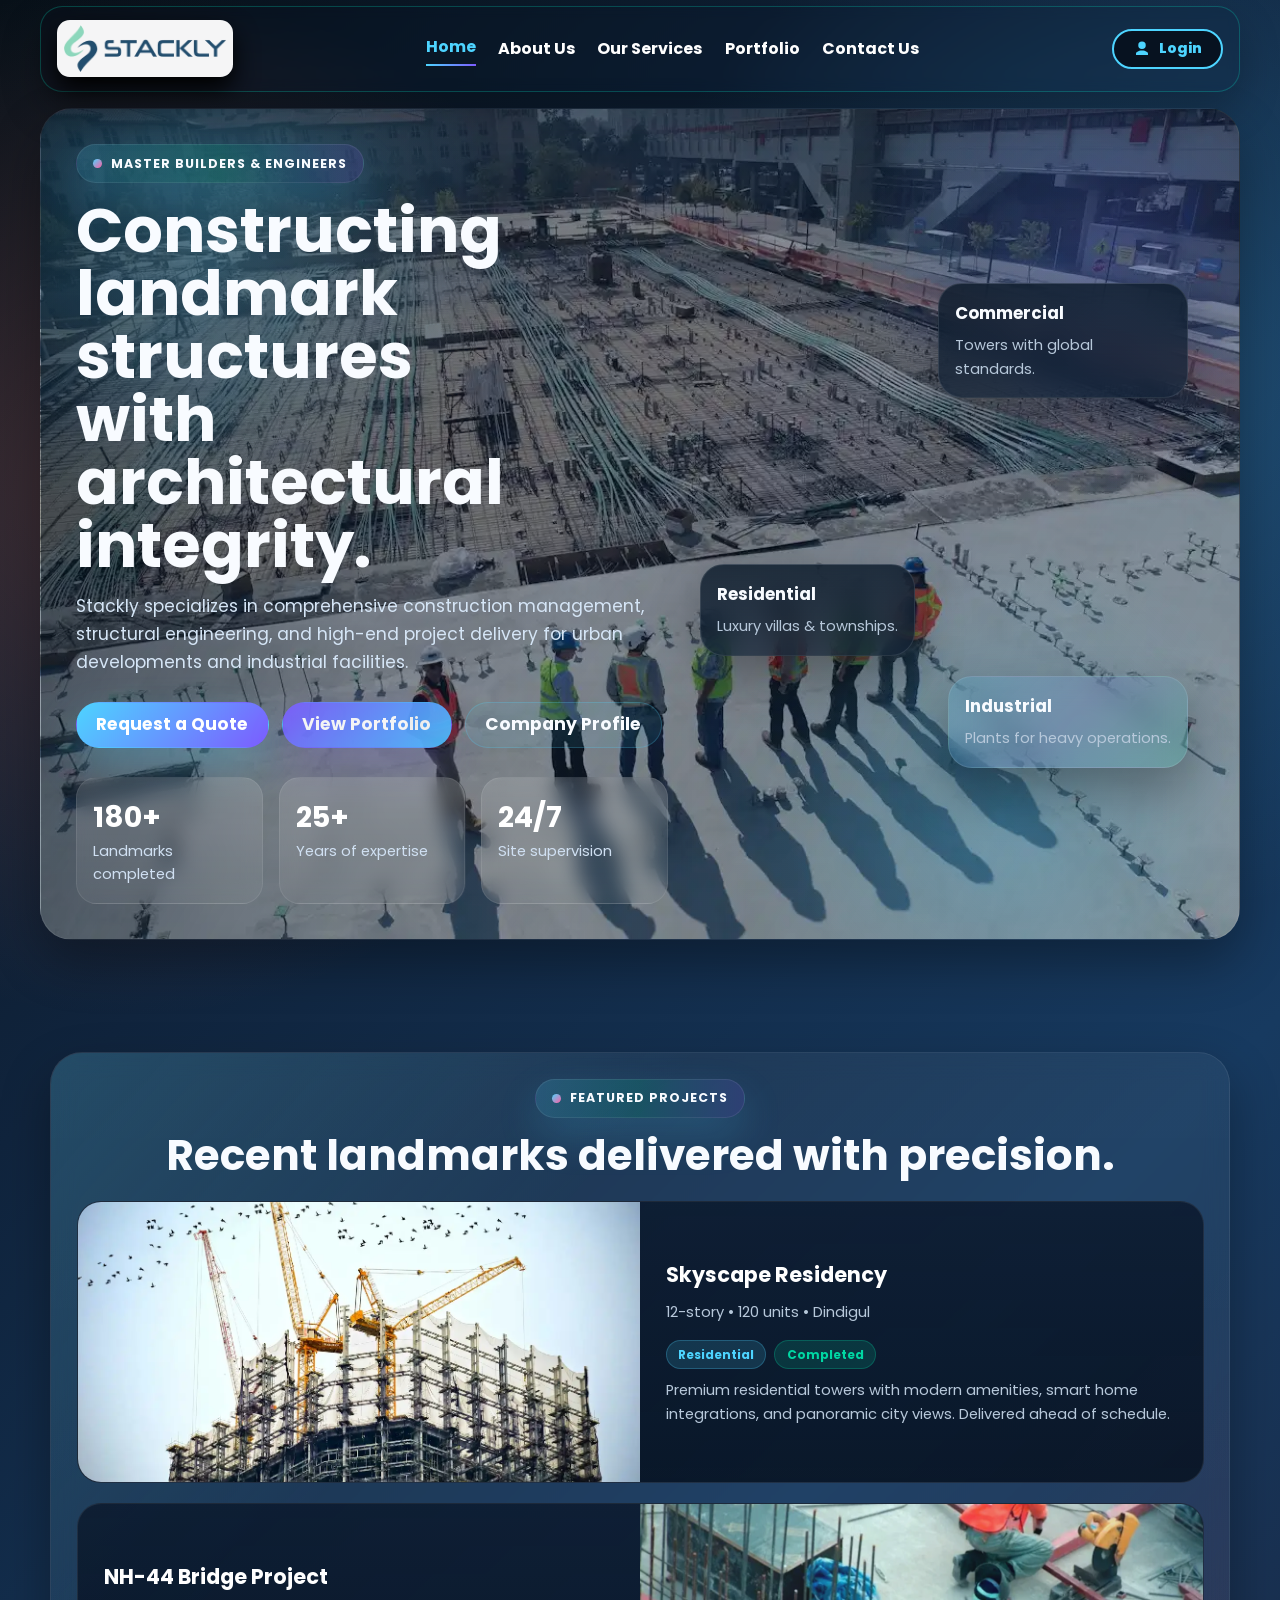
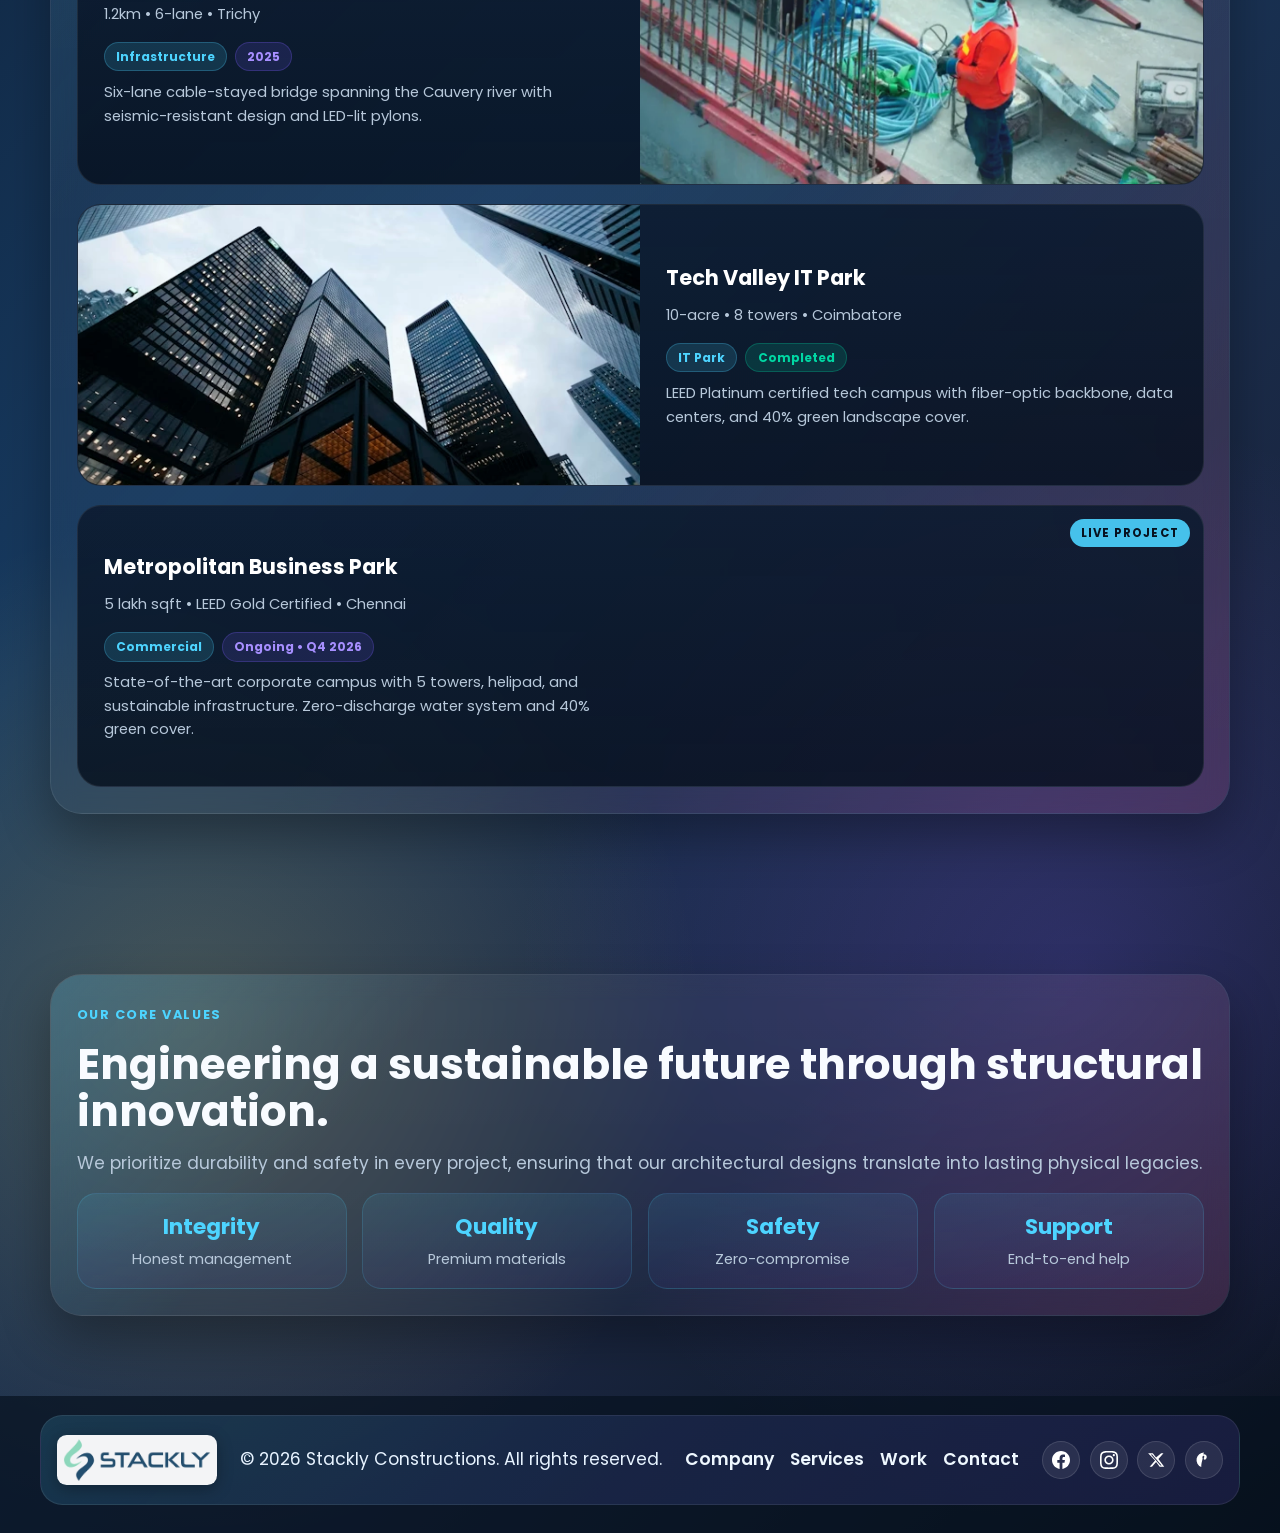
==== commit f6108521: "Add files via upload" ====
--- a/index.html
+++ b/index.html
@@ -1,11 +1,14 @@
-<!DOCTYPE html>
+﻿<!DOCTYPE html>
 <html lang="en">
 <head>
   <meta charset="UTF-8" />
   <meta name="viewport" content="width=device-width, initial-scale=1.0" />
-  <meta name="description" content="Stackly is a premier construction firm specializing in commercial, residential, and industrial developments with a focus on precision and excellence." />
+  <meta name="description" content="Stackly is a premier construction firm specializing in commercial, residential, and industrial developments." />
   <title>Stackly Construction | Building Excellence</title>
   <link rel="stylesheet" href="style.css" />
+  <link rel="preconnect" href="https://fonts.googleapis.com">
+  <link rel="preconnect" href="https://fonts.gstatic.com" crossorigin>
+  <link href="https://fonts.googleapis.com/css2?family=Poppins:wght@300;400;500;600;700;800&display=swap" rel="stylesheet">
 </head>
 <body>
 
@@ -16,82 +19,28 @@
     </div>
   </div>
 
-  <div class="modal-backdrop" id="loginBackdrop" role="dialog" aria-modal="true" aria-labelledby="loginTitle">
-    <div class="modal" id="loginModal">
-      <button class="modal-close" id="modalClose" aria-label="Close login">✕</button>
-
-      <div class="modal-logo" aria-hidden="true">
-        <svg viewBox="0 0 24 24"><path d="M12 2a5 5 0 1 1 0 10A5 5 0 0 1 12 2zm0 12c5.33 0 8 2.67 8 4v2H4v-2c0-1.33 2.67-4 8-4z"/></svg>
-      </div>
-
-      <h2 id="loginTitle">Welcome back</h2>
-      <p class="modal-sub">Sign in to your Stackly account</p>
-
-      <form class="login-form" id="loginForm" novalidate>
-
-        <div class="login-field">
-          <label for="loginEmail">Email address</label>
-          <input
-            type="email"
-            id="loginEmail"
-            name="loginEmail"
-            placeholder="official@company.com"
-            autocomplete="email"
-          />
-          <span class="field-error" id="emailErr">Please enter a valid email address.</span>
-        </div>
-
-        <div class="login-field">
-          <label for="loginPassword">Password</label>
-          <input
-            type="password"
-            id="loginPassword"
-            name="loginPassword"
-            placeholder="Enter your password"
-            autocomplete="current-password"
-          />
-          <span class="field-error" id="passErr">Password must be at least 6 characters.</span>
-        </div>
-
-        <div class="login-form-footer">
-          <label style="display:flex;align-items:center;gap:.4rem;font-size:.83rem;color:#8aacc8;cursor:pointer">
-            <input type="checkbox" id="rememberMe" style="width:auto;min-height:auto;accent-color:#4dd4ff" />
-            Remember me
-          </label>
-          <a href="#contact">Forgot password?</a>
-        </div>
-
-        <button class="btn-login-submit" type="submit" id="loginSubmitBtn">Sign In</button>
-
-        <p class="login-divider">Don't have an account? <a href="#contact" style="color:#4dd4ff;font-weight:700;">Contact us</a></p>
-      </form>
-    </div>
-  </div>
-
   <header class="header">
     <div class="nav-wrap nav-wrap--video">
       <video class="nav-video" id="navVideo" autoplay muted loop playsinline aria-hidden="true">
         <source src="./assets/nav-video.mp4" type="video/mp4" />
       </video>
       <div class="nav-overlay" id="navOverlay"></div>
-
       <nav class="nav">
-        <a class="brand" href="#home" aria-label="Stackly home">
-          <img src="./assets/logo-placeholder.png" alt="Stackly logo" width="346" height="100" loading="eager" decoding="async" />
-        </a>
-
+        <a class="brand" href="index.html" aria-label="Stackly home">
+          <img src="./assets/logo-placeholder.webp" alt="Stackly logo" width="346" height="100" loading="eager" decoding="async" />
+        </a>
         <div class="nav-links" id="navLinks">
-          <a href="#about">About Us</a>
-          <a href="#services">Our Services</a>
-          <a href="#projects">Portfolio</a>
-          <a href="#contact">Contact Us</a>
-        </div>
-
+          <a href="index.html" data-page="home">Home</a>
+          <a href="about.html" data-page="about">About Us</a>
+          <a href="services.html" data-page="services">Our Services</a>
+          <a href="projects.html" data-page="projects">Portfolio</a>
+          <a href="contact.html" data-page="contact">Contact Us</a>
+        </div>
         <div class="nav-right">
-          <button class="btn-login" id="openLoginBtn" type="button" aria-label="Login to your account">
-            <svg viewBox="0 0 24 24"><path d="M12 2a5 5 0 1 1 0 10A5 5 0 0 1 12 2zm0 12c5.33 0 8 2.67 8 4v2H4v-2c0-1.33 2.67-4 8-4z"/></svg>
+          <a class="btn-login" href="login.html" aria-label="Login to your account">
+            <svg viewBox="0 0 24 24" aria-hidden="true"><path d="M12 2a5 5 0 1 1 0 10 5 5 0 0 1 0-10zm0 12c5.33 0 8 2.67 8 4v2H4v-2c0-1.33 2.67-4 8-4z"/></svg>
             <span>Login</span>
-          </button>
+          </a>
           <button class="menu-btn" id="menuBtn" type="button" aria-label="Open menu" aria-expanded="false">☰</button>
         </div>
       </nav>
@@ -99,182 +48,163 @@
   </header>
 
   <main id="home">
-
     <section class="hero">
       <div class="hero-shell">
         <div class="hero-grid">
-          <div class="reveal">
+          <div>
             <span class="badge">Master Builders &amp; Engineers</span>
             <h1>Constructing landmark structures with architectural integrity.</h1>
             <p>Stackly specializes in comprehensive construction management, structural engineering, and high-end project delivery for urban developments and industrial facilities.</p>
             <div class="hero-actions">
-              <a class="btn btn-primary" href="#contact">Request a Quote</a>
-              <a class="btn btn-secondary" href="#projects">View Portfolio</a>
-              <a class="btn btn-ghost" href="404.html" target="_blank" rel="noopener noreferrer">Company Profile</a>
+              <a class="btn btn-primary" href="contact.html">Request a Quote</a>
+              <a class="btn btn-secondary" href="projects.html">View Portfolio</a>
+              <a class="btn btn-ghost" href="404.html">Company Profile</a>
             </div>
             <div class="hero-stats">
               <article class="hero-stat"><strong>180+</strong><span>Landmarks completed</span></article>
-              <article class="hero-stat"><strong>25+</strong><span>Years of industry expertise</span></article>
-              <article class="hero-stat"><strong>24/7</strong><span>Site supervision &amp; safety</span></article>
+              <article class="hero-stat"><strong>25+</strong><span>Years of expertise</span></article>
+              <article class="hero-stat"><strong>24/7</strong><span>Site supervision</span></article>
             </div>
           </div>
-
-          <div class="hero-visual reveal" aria-hidden="true">
+          <div class="hero-visual" aria-hidden="true">
             <article class="float-card float-card--top">
-              <h3>Commercial Development</h3>
-              <p>Corporate towers and retail hubs built with global safety and quality standards.</p>
+              <h3>Commercial</h3>
+              <p>Towers with global standards.</p>
             </article>
             <article class="float-card float-card--middle">
-              <h3>Residential Luxury</h3>
-              <p>Custom-built villas and modern townships designed for sustainable living.</p>
+              <h3>Residential</h3>
+              <p>Luxury villas &amp; townships.</p>
             </article>
             <article class="float-card float-card--bottom">
-              <h3>Industrial Infrastructure</h3>
-              <p>Manufacturing plants and warehouses optimized for heavy-duty operations.</p>
+              <h3>Industrial</h3>
+              <p>Plants for heavy operations.</p>
             </article>
           </div>
         </div>
       </div>
     </section>
 
+    
     <section class="section">
-      <div class="container section-shell reveal">
+      <div class="container section-shell">
+        <div class="section-inner">
+          <div style="margin-bottom:1.4rem;text-align:center;">
+            <span class="badge">Featured Projects</span>
+            <h2 class="title">Recent landmarks delivered with precision.</h2>
+          </div>
+          <div class="featured-grid-jigjag">
+
+            <!-- Card 1: image left, content right (odd) -->
+            <article class="featured-card">
+              <img src="./assets/skyscape.webp" alt="Skyscape Residency" onerror="this.onerror=null;this.src='./assets/project-highrise.webp'">
+              <div class="featured-content">
+                <h3>Skyscape Residency</h3>
+                <p>12-story • 120 units • Dindigul</p>
+                <div class="project-meta">
+                  <span class="meta-tag">Residential</span>
+                  <span class="meta-status complete">Completed</span>
+                </div>
+                <p class="project-desc">Premium residential towers with modern amenities, smart home integrations, and panoramic city views. Delivered ahead of schedule.</p>
+              </div>
+            </article>
+
+            
+            <article class="featured-card">
+              <img src="./assets/project-detail.webp" alt="NH-44 Bridge Project">
+              <div class="featured-content">
+                <h3>NH-44 Bridge Project</h3>
+                <p>1.2km • 6-lane • Trichy</p>
+                <div class="project-meta">
+                  <span class="meta-tag">Infrastructure</span>
+                  <span class="meta-status">2025</span>
+                </div>
+                <p class="project-desc">Six-lane cable-stayed bridge spanning the Cauvery river with seismic-resistant design and LED-lit pylons.</p>
+              </div>
+            </article>
+
+            
+            <article class="featured-card">
+              <img src="./assets/photo-1486406146926-c627a92ad1ab.webp" alt="Tech Valley IT Park" onerror="this.onerror=null;this.src='./assets/project-commercial.webp'">
+              <div class="featured-content">
+                <h3>Tech Valley IT Park</h3>
+                <p>10-acre • 8 towers • Coimbatore</p>
+                <div class="project-meta">
+                  <span class="meta-tag">IT Park</span>
+                  <span class="meta-status complete">Completed</span>
+                </div>
+                <p class="project-desc">LEED Platinum certified tech campus with fiber-optic backbone, data centers, and 40% green landscape cover.</p>
+              </div>
+            </article>
+
+            
+            <article class="featured-card featured-video-card">
+              <div class="featured-video">
+                <video autoplay muted loop playsinline>
+                  <source src="./assets/nav-video1.mp4" type="video/mp4" />
+                </video>
+                <div class="video-overlay"><span class="play-badge">LIVE PROJECT</span></div>
+              </div>
+              <div class="featured-content">
+                <h3>Metropolitan Business Park</h3>
+                <p>5 lakh sqft • LEED Gold Certified • Chennai</p>
+                <div class="project-meta">
+                  <span class="meta-tag">Commercial</span>
+                  <span class="meta-status">Ongoing • Q4 2026</span>
+                </div>
+                <p class="project-desc">State-of-the-art corporate campus with 5 towers, helipad, and sustainable infrastructure. Zero-discharge water system and 40% green cover.</p>
+              </div>
+            </article>
+
+          </div>
+        </div>
+      </div>
+    </section>
+
+    
+    <section class="section">
+      <div class="container section-shell">
         <div class="section-inner">
           <span class="eyebrow">Our Core Values</span>
           <h2 class="title">Engineering a sustainable future through structural innovation.</h2>
           <p class="copy">We prioritize durability and safety in every project, ensuring that our architectural designs translate into lasting physical legacies.</p>
           <div class="highlight-strip">
-            <article class="highlight-item"><strong>Integrity</strong><span>Honest project management and costings</span></article>
-            <article class="highlight-item"><strong>Quality</strong><span>Premium materials and rigorous testing</span></article>
-            <article class="highlight-item"><strong>Safety</strong><span>Zero-compromise on-site protection</span></article>
-            <article class="highlight-item"><strong>Support</strong><span>End-to-end maintenance and assistance</span></article>
-          </div>
-        </div>
-      </div>
-    </section>
-
-    <section class="section" id="about">
-      <div class="container about-grid">
-        <div class="about-photo reveal" aria-label="Professional construction management team"></div>
-        <article class="about-card reveal">
-          <span class="badge">Who We Are</span>
-          <h2 class="title">Decades of experience in delivering complex structures.</h2>
-          <p class="copy">From initial feasibility studies to final turnkey delivery, Stackly ensures every phase is meticulously planned and executed by seasoned industry leaders.</p>
-          <p class="copy" style="margin-top:1rem;">Our commitment to precision has made us a trusted partner for government and private sector developments alike.</p>
-        </article>
-      </div>
-    </section>
-
-    <section class="section" id="services">
-      <div class="container section-shell">
-        <div class="section-inner">
-          <div class="reveal" style="margin-bottom:1rem;">
-            <span class="badge">What We Do</span>
-            <h2 class="title">Specialized solutions for every construction requirement.</h2>
-            <p class="copy">Our diverse expertise allows us to provide custom solutions across multiple sectors, ensuring functional and aesthetic perfection.</p>
-          </div>
-          <div class="grid-3">
-            <article class="service-card reveal">
-              <div class="icon-box"><svg viewBox="0 0 24 24"><path d="M3 20h18v2H3zM5 18V8l7-5 7 5v10h-2v-9.03l-5-3.58-5 3.58V18z"/></svg></div>
-              <h3>Corporate Offices</h3>
-              <p class="copy">Designing and building modern business environments that foster productivity and brand prestige.</p>
-            </article>
-            <article class="service-card reveal">
-              <div class="icon-box"><svg viewBox="0 0 24 24"><path d="M2 20h20v2H2zm3-2V8h3v10zm5 0V4h4v14zm6 0v-7h3v7z"/></svg></div>
-              <h3>Infrastructure</h3>
-              <p class="copy">Large-scale industrial sites and facilities built for maximum operational efficiency.</p>
-            </article>
-            <article class="service-card reveal">
-              <div class="icon-box"><svg viewBox="0 0 24 24"><path d="M12 3 4 9v12h6v-6h4v6h6V9z"/></svg></div>
-              <h3>Elite Housing</h3>
-              <p class="copy">Tailored residential projects combining luxury architecture with high-strength construction.</p>
-            </article>
-          </div>
-        </div>
-      </div>
-    </section>
-
-    <section class="section" id="projects">
-      <div class="container grid-2">
-        <article class="project-card reveal">
-          <div class="project-photo" aria-label="Completed commercial tower"></div>
-          <h3>Metropolitan Business Park</h3>
-          <p class="copy">A multi-phased commercial development featuring sustainable energy systems and advanced structural engineering.</p>
-          <a class="btn btn-ghost" href="404.html" target="_blank" rel="noopener noreferrer">View Project Specs</a>
-        </article>
-        <article class="project-card reveal">
-          <div class="site-photo" aria-label="Ongoing high-rise development"></div>
-          <h3>Skyscape Residency</h3>
-          <p class="copy">A high-density residential complex focusing on community living, safety, and modern architectural aesthetics.</p>
-          <a class="btn btn-secondary" href="#contact">Inquire for Similar Projects</a>
-        </article>
-      </div>
-    </section>
-
-    <section class="section">
-      <div class="container section-shell reveal">
-        <div class="section-inner grid-2" style="align-items:center;">
-          <div>
-            <span class="badge">Technical Excellence</span>
-            <h2 class="title">Advanced machinery and skilled craftsmanship on every site.</h2>
-            <p class="copy">We utilize the latest construction technology to ensure timelines are met without compromising the structural integrity of the build.</p>
-          </div>
-          <div class="quality-video-box" aria-label="Site operations showcase">
-            <video class="quality-video" autoplay muted loop playsinline>
-              <source src="./assets/nav-video1.mp4" type="video/mp4" />
-            </video>
-          </div>
-        </div>
-      </div>
-    </section>
-
-    <section class="section" id="contact">
-      <div class="container contact-layout">
-        <article class="contact-card reveal">
-          <span class="badge">Get in Touch</span>
-          <h2 class="title">Let's discuss the vision for your next landmark project.</h2>
-          <div class="contact-lines">
-            <div class="contact-line"><strong>Head Office</strong><a href="tel:+919876543210">+91 98765 43210</a></div>
-            <div class="contact-line"><strong>Support</strong><a href="mailto:info@thestackly.com">info@thestackly.com</a></div>
-            <div class="contact-line"><strong>Location</strong><span>MMR Complex, Chinna Thirupathi, near Chinna Muniyappan Kovil, Salem, Tamil Nadu 636008</span></div>
-          </div>
-          <div class="socials" aria-label="Social connections">
-            <a class="social" href="https://facebook.com" target="_blank" rel="noopener noreferrer" aria-label="Facebook"><svg viewBox="0 0 24 24"><path d="M13.5 21v-8h2.7l.4-3h-3.1V8.1c0-.9.3-1.6 1.6-1.6h1.7V3.8c-.3 0-1.3-.1-2.5-.1-2.5 0-4.2 1.5-4.2 4.4V10H8v3h2.1v8h3.4Z"/></svg></a>
-            <a class="social" href="https://instagram.com" target="_blank" rel="noopener noreferrer" aria-label="Instagram"><svg viewBox="0 0 24 24"><path d="M7.5 3h9A4.5 4.5 0 0 1 21 7.5v9a4.5 4.5 0 0 1-4.5 4.5h-9A4.5 4.5 0 0 1 3 16.5v-9A4.5 4.5 0 0 1 7.5 3Zm0 1.8A2.7 2.7 0 0 0 4.8 7.5v9a2.7 2.7 0 0 0 2.7 2.7h9a2.7 2.7 0 0 0 2.7-2.7v-9a2.7 2.7 0 0 0-2.7-2.7h-9Zm9.45 1.35a1.05 1.05 0 1 1 0 2.1 1.05 1.05 0 0 1 0-2.1ZM12 7.8A4.2 4.2 0 1 1 7.8 12 4.2 4.2 0 0 1 12 7.8Zm0 1.8A2.4 2.4 0 1 0 14.4 12 2.4 2.4 0 0 0 12 9.6Z"/></svg></a>
-            <a class="social" href="https://twitter.com" target="_blank" rel="noopener noreferrer" aria-label="Twitter"><svg viewBox="0 0 24 24"><path d="M18.9 3H22l-6.77 7.74L23 21h-6.1l-4.78-6.25L6.66 21H3.54l7.24-8.27L1.5 3h6.25l4.32 5.71L18.9 3Zm-1.07 16.2h1.69L6.84 4.7H5.03L17.83 19.2Z"/></svg></a>
-            <a class="social" href="https://pinterest.com" target="_blank" rel="noopener noreferrer" aria-label="Pinterest"><svg viewBox="0 0 24 24"><path d="M12 2a10 10 0 0 0-3.64 19.31c-.05-1.64 0-3.61.43-5.37l1.43-6.08S9.86 8.9 9.86 8.2c0-1.15.67-2.01 1.5-2.01.71 0 1.05.53 1.05 1.16 0 .71-.45 1.78-.69 2.77-.2.84.42 1.52 1.25 1.52 1.5 0 2.66-1.58 2.66-3.86 0-2.02-1.45-3.43-3.52-3.43-2.4 0-3.81 1.8-3.81 3.65 0 .72.28 1.5.63 1.92.07.08.08.15.06.24l-.24.98c-.04.15-.12.18-.27.11-1-.47-1.62-1.93-1.62-3.1 0-2.53 1.84-4.86 5.31-4.86 2.79 0 4.96 1.99 4.96 4.66 0 2.78-1.75 5.02-4.19 5.02-.82 0-1.59-.43-1.85-.93l-.5 1.88c-.18.69-.67 1.54-1 2.06.75.23 1.55.35 2.38.35A10 10 0 1 0 12 2Z"/></svg></a>
-          </div>
-        </article>
-
-        <article class="contact-card reveal">
-          <h3>Project Consultation Enquiry</h3>
-          <p class="copy">Please provide your project details below. Our technical team will review and contact you shortly.</p>
-          <form id="contactForm">
-            <div class="form-grid">
-              <div class="field"><label for="cName">Full Name</label><input id="cName" name="name" type="text" required placeholder="Project lead or contact name" /></div>
-              <div class="field"><label for="cCompany">Organization</label><input id="cCompany" name="company" type="text" required placeholder="Company or Firm name" /></div>
-              <div class="field"><label for="cEmail">Work Email</label><input id="cEmail" name="email" type="email" required placeholder="official@company.com" /></div>
-              <div class="field"><label for="cPhone">Contact Number</label><input id="cPhone" name="phone" type="tel" required placeholder="+91 XXXXX XXXXX" /></div>
-              <div class="field full"><label for="cMessage">Project Requirements</label><textarea id="cMessage" name="message" required placeholder="Describe the scale and type of construction project"></textarea></div>
-            </div>
-            <div style="display:flex;gap:.8rem;flex-wrap:wrap;">
-              <button class="btn btn-primary" type="submit">Submit Details</button>
-              <button class="btn btn-ghost" type="reset">Clear Form</button>
-            </div>
-          </form>
-        </article>
+            <article class="highlight-item"><strong>Integrity</strong><span>Honest management</span></article>
+            <article class="highlight-item"><strong>Quality</strong><span>Premium materials</span></article>
+            <article class="highlight-item"><strong>Safety</strong><span>Zero-compromise</span></article>
+            <article class="highlight-item"><strong>Support</strong><span>End-to-end help</span></article>
+          </div>
+        </div>
       </div>
     </section>
   </main>
 
+ 
   <footer class="footer">
     <div class="footer-shell">
+      <a href="index.html" class="footer-logo">
+        <img src="./assets/logo-placeholder.webp" alt="Stackly logo" width="160" height="46" loading="lazy" />
+      </a>
       <p>&copy; 2026 Stackly Constructions. All rights reserved.</p>
       <div class="footer-links">
-        <a href="#about">Company</a>
-        <a href="#services">Services</a>
-        <a href="#projects">Work</a>
-        <a href="#contact">Contact</a>
+        <a href="about.html">Company</a>
+        <a href="services.html">Services</a>
+        <a href="projects.html">Work</a>
+        <a href="contact.html">Contact</a>
+      </div>
+      
+      <div class="social-links">
+        <a href="404.html" class="social-icon" aria-label="Facebook">
+          <svg viewBox="0 0 24 24"><path d="M24 12.073c0-6.627-5.373-12-12-12s-12 5.373-12 12c0 5.99 4.388 10.954 10.125 11.854v-8.385H7.078v-3.47h3.047V9.43c0-3.007 1.792-4.669 4.533-4.669 1.312 0 2.686.235 2.686.235v2.953H15.83c-1.491 0-1.956.925-1.956 1.874v2.25h3.328l-.532 3.47h-2.796v8.385C19.612 23.027 24 18.062 24 12.073z"/></svg>
+        </a>
+        <a href="404.html" class="social-icon" aria-label="Instagram">
+          <svg viewBox="0 0 24 24"><path d="M12 2.163c3.204 0 3.584.012 4.85.07 3.252.148 4.771 1.691 4.919 4.919.058 1.265.069 1.645.069 4.849 0 3.205-.012 3.584-.069 4.849-.149 3.225-1.664 4.771-4.919 4.919-1.266.058-1.644.07-4.85.07-3.204 0-3.584-.012-4.849-.07-3.26-.149-4.771-1.699-4.919-4.92-.058-1.265-.07-1.644-.07-4.849 0-3.204.013-3.583.07-4.849.149-3.227 1.664-4.771 4.919-4.919 1.266-.057 1.645-.069 4.849-.069zm0-2.163c-3.259 0-3.667.014-4.947.072-4.358.2-6.78 2.618-6.98 6.98-.059 1.281-.073 1.689-.073 4.948 0 3.259.014 3.668.072 4.948.2 4.358 2.618 6.78 6.98 6.98 1.281.058 1.689.072 4.948.072 3.259 0 3.668-.014 4.948-.072 4.354-.2 6.782-2.618 6.979-6.98.059-1.28.073-1.689.073-4.948 0-3.259-.014-3.667-.072-4.947-.196-4.354-2.617-6.78-6.979-6.98-1.281-.059-1.69-.073-4.949-.073zm0 5.838c-3.403 0-6.162 2.759-6.162 6.162s2.759 6.163 6.162 6.163 6.162-2.759 6.162-6.163c0-3.403-2.759-6.162-6.162-6.162zm0 10.162c-2.209 0-4-1.79-4-4 0-2.209 1.791-4 4-4s4 1.791 4 4c0 2.21-1.791 4-4 4zm6.406-11.845c-.796 0-1.441.645-1.441 1.44s.645 1.44 1.441 1.44c.795 0 1.439-.645 1.439-1.44s-.644-1.44-1.439-1.44z"/></svg>
+        </a>
+        <a href="404.html" class="social-icon" aria-label="X / Twitter">
+          <svg viewBox="0 0 24 24"><path d="M18.9 3H22l-6.77 7.74L23 21h-6.1l-4.78-6.25L6.66 21H3.54l7.24-8.27L1.5 3h6.25l4.32 5.71L18.9 3Zm-1.07 16.2h1.69L6.84 4.7H5.03L17.83 19.2Z"/></svg>
+        </a>
+        <a href="404.html" class="social-icon" aria-label="Pinterest">
+          <svg viewBox="0 0 24 24"><path d="M12 2a10 10 0 0 0-3.64 19.31c-.05-1.64 0-3.61.43-5.37l1.43-6.08S9.86 8.9 9.86 8.2c0-1.15.67-2.01 1.5-2.01.71 0 1.05.53 1.05 1.16 0 .71-.45 1.78-.69 2.77-.2.84.42 1.52 1.25 1.52 1.5 0 2.66-1.58 2.66-3.86 0-2.02-1.45-3.43-3.52-3.43-2.4 0-3.81 1.8-3.81 3.65 0 .72.28 1.5.63 1.92.07.08.15.06.24l-.24.98c-.04.15-.12.18-.27.11-1-.47-1.62-1.93-1.62-3.1 0-2.53 1.84-4.86 5.31-4.86 2.79 0 4.96 1.99 4.96 4.66 0 2.78-1.75 5.02-4.19 5.02-.82 0-1.59-.43-1.85-.93l-.5 1.88c-.18.69-.67 1.54-1 2.06.75.23 1.55.35 2.38.35A10 10 0 1 0 12 2Z"/></svg>
+        </a>
       </div>
     </div>
   </footer>
--- a/style.css
+++ b/style.css
@@ -1,7 +1,7 @@
-*{box-sizing:border-box;margin:0;padding:0}
+﻿*{box-sizing:border-box;margin:0;padding:0}
 html{scroll-behavior:smooth;-webkit-text-size-adjust:none;text-size-adjust:none}
 body{
-  font-family:Arial,sans-serif;
+  font-family:'Poppins',Arial,sans-serif;
   min-height:100vh;
   color:#f8fbff;
   font-size:clamp(1rem,.95rem + .24vw,1.08rem);
@@ -20,151 +20,91 @@
 :focus-visible{outline:2px solid #4dd4ff;outline-offset:3px}
 @media (prefers-reduced-motion:reduce){*,*::before,*::after{animation-duration:.01ms!important;animation-iteration-count:1!important;transition-duration:.01ms!important;scroll-behavior:auto!important}}
 
-
-.loader{position:fixed;inset:0;display:grid;place-items:center;z-index:9999;background:radial-gradient(circle at 15% 18%, rgba(255,95,162,.22), transparent 18%), radial-gradient(circle at 84% 16%, rgba(77,212,255,.22), transparent 20%), radial-gradient(circle at 18% 80%, rgba(0,215,163,.18), transparent 18%), linear-gradient(135deg,#071220,#10233c,#182e4d,#122740)}
+.loader{position:fixed;inset:0;display:grid;place-items:center;z-index:9999;background:radial-gradient(circle at 15% 18%, rgba(77,212,255,.12), transparent 18%), radial-gradient(circle at 84% 16%, rgba(77,212,255,.12), transparent 20%), radial-gradient(circle at 18% 80%, rgba(77,212,255,.10), transparent 18%), linear-gradient(135deg,#071220,#10233c,#182e4d,#122740)}
 .loader.hide{opacity:0;visibility:hidden;transition:opacity .45s ease,visibility .45s ease}
 .loader-box{text-align:center}
-.loader-ring{width:80px;height:80px;border:6px solid rgba(255,255,255,.12);border-top-color:#4dd4ff;border-right-color:#ff9a3d;border-radius:50%;animation:spin 1s linear infinite;margin:0 auto 1rem}
+
+.loader-ring{width:80px;height:80px;border:6px solid rgba(77,212,255,.12);border-top-color:#4dd4ff;border-right-color:#7c5cff;border-radius:50%;animation:spin 1s linear infinite;margin:0 auto 1rem}
 .loader p{color:#b7c8da;letter-spacing:.16em;text-transform:uppercase;font-size:.85rem}
 @keyframes spin{to{transform:rotate(360deg)}}
-
 
 .container{width:min(calc(100% - 1.25rem),1180px);margin:auto}
 .section{padding:clamp(3rem,8vw,5rem) 0}
 .section-shell{position:relative;border:1px solid rgba(255,255,255,.08);background:linear-gradient(180deg,rgba(255,255,255,.05),rgba(255,255,255,.02));backdrop-filter:blur(12px);border-radius:2rem;box-shadow:0 22px 50px rgba(0,0,0,.32);overflow:hidden}
 .section-shell::before{content:"";position:absolute;inset:-1px;background:linear-gradient(130deg,rgba(77,212,255,.18),transparent 28%,transparent 58%,rgba(255,95,162,.14) 100%);pointer-events:none}
 .section-inner{position:relative;z-index:1;padding:clamp(1.2rem,2vw,1.6rem)}
-.badge{display:inline-flex;align-items:center;gap:.55rem;padding:.55rem 1rem;border-radius:999px;font-size:.78rem;font-weight:700;letter-spacing:.08em;text-transform:uppercase;background:linear-gradient(90deg,rgba(77,212,255,.18),rgba(0,215,163,.16),rgba(255,154,61,.16));border:1px solid rgba(255,255,255,.08);box-shadow:0 18px 40px rgba(77,212,255,.18)}
+.badge{display:inline-flex;align-items:center;gap:.55rem;padding:.55rem 1rem;border-radius:999px;font-size:.78rem;font-weight:700;letter-spacing:.08em;text-transform:uppercase;background:linear-gradient(90deg,rgba(77,212,255,.18),rgba(0,215,163,.16),rgba(124,92,255,.16));border:1px solid rgba(255,255,255,.08);box-shadow:0 18px 40px rgba(77,212,255,.18)}
 .badge::before{content:"";width:.55rem;height:.55rem;border-radius:50%;background:linear-gradient(135deg,#4dd4ff,#ff5fa2)}
 .title{font-size:clamp(1.8rem,1.2rem + 1.8vw,2.8rem);line-height:1.1;margin:.9rem 0 .9rem}
 .copy{color:#b7c8da}
 .eyebrow{color:#4dd4ff;font-weight:700;text-transform:uppercase;letter-spacing:.12em;font-size:.8rem}
+
+
 .btn{min-height:46px;padding:0 1.2rem;border-radius:999px;display:inline-flex;align-items:center;justify-content:center;gap:.6rem;border:1px solid transparent;font-weight:700;transition:transform .22s cubic-bezier(.16,1,.3,1),box-shadow .22s cubic-bezier(.16,1,.3,1),filter .22s ease,background .22s ease,border-color .22s ease;cursor:pointer}
 .btn:hover{transform:translateY(-5px) scale(1.02);filter:saturate(1.05)}
 .btn:active{transform:translateY(0) scale(.99)}
-.btn-primary{background:linear-gradient(135deg,#ff7a5c,#ffd966,#4bc0ff);color:#0b1622;box-shadow:0 18px 40px rgba(255,122,92,.22)}
-.btn-secondary{background:linear-gradient(135deg,#7c5cff,#4bc0ff,#00d7a3);color:#fff;box-shadow:0 20px 44px rgba(124,92,255,.18)}
-.btn-ghost{background:rgba(255,255,255,.05);border-color:rgba(255,255,255,.12);color:#f8fbff}
-.btn-ghost:hover{background:rgba(255,255,255,.12);box-shadow:0 18px 36px rgba(0,0,0,.18)}
-
+
+.btn-primary{background:linear-gradient(135deg,#4dd4ff,#7c5cff);color:#fff;box-shadow:0 18px 40px rgba(77,212,255,.28)}
+.btn-secondary{background:linear-gradient(135deg,#7c5cff,#4bc0ff);color:#fff;box-shadow:0 20px 44px rgba(124,92,255,.22);opacity:.92}
+.btn-ghost{background:rgba(77,212,255,.08);border-color:rgba(77,212,255,.22);color:#f8fbff}
+.btn-ghost:hover{background:rgba(77,212,255,.16);box-shadow:0 18px 36px rgba(77,212,255,.18)}
 
 .header{position:sticky;top:0;z-index:1000;padding-top:.35rem}
-.nav-wrap{position:relative;width:min(calc(100% - 1rem),1200px);margin:auto;overflow:visible;border-radius:1.4rem;border:1px solid rgba(255,255,255,.08);background:rgba(7,18,32,.10);backdrop-filter:blur(6px);box-shadow:0 18px 40px rgba(0,0,0,.24)}
-.nav-wrap--video{border-color:rgba(0,255,214,.22);box-shadow:0 0 0 1px rgba(255,209,102,.08),0 18px 40px rgba(0,0,0,.24)}
+.nav-wrap{position:relative;width:min(calc(100% - 1rem),1200px);margin:auto;overflow:visible;border-radius:1.4rem;border:1px solid rgba(255,255,255,.08);background:rgba(7,18,32,.10);backdrop-filter:blur(6px);box-shadow:0 18px 40px rgba(0,0,.24)}
+.nav-wrap--video{border-color:rgba(0,255,214,.22);box-shadow:0 0 1px rgba(77,212,255,.08),0 18px 40px rgba(0,0,0,.24)}
 .nav-video{position:absolute;inset:0;width:100%;height:100%;object-fit:cover;display:none;z-index:0;border-radius:1.4rem}
 .nav-video.active{display:block;filter:saturate(1.75) contrast(1.16) brightness(.82) hue-rotate(-10deg)}
 .nav-overlay{position:absolute;inset:0;background:linear-gradient(90deg,rgba(5,14,25,.82),rgba(13,31,52,.44));display:none;z-index:1;border-radius:1.4rem}
-.nav-overlay.active{display:block;background:linear-gradient(90deg,rgba(3,10,18,.66),rgba(255,122,92,.14),rgba(75,192,255,.14),rgba(255,226,102,.10))}
+.nav-overlay.active{display:block;background:linear-gradient(90deg,rgba(3,10,18,.66),rgba(77,212,255,.14),rgba(124,92,255,.14),rgba(77,212,255,.10))}
 .nav{position:relative;z-index:2;display:flex;align-items:center;justify-content:space-between;gap:1rem;min-height:84px;padding:0 1rem}
 .brand{display:flex;align-items:center;gap:.8rem;min-width:0}
-.brand img{width:176px;height:auto;border-radius:.8rem;padding:.3rem .4rem;background:rgba(255,255,255,.96);box-shadow:0 12px 24px rgba(0,0,0,.18)}
-
-
+.brand img{width:176px;height:auto;border-radius:.8rem;padding:.3rem .4rem;background:rgba(255,255,255,.96);box-shadow:0 12px 24px rgba(0,0,.18);transition:transform .3s cubic-bezier(.16,1,.3,1)}
+.brand:hover img{transform:scale(1.08) rotate(-2deg)}
 .nav-links{display:flex;align-items:center;gap:1.4rem}
-.nav-links a{position:relative;font-size:clamp(.9rem,.84rem + .2vw,1rem);color:#ffffff;font-weight:800;text-shadow:0px 2px 4px rgba(0, 0, 0, 0.8), 0px 0px 10px rgba(0, 0, 0, 0.5);transition:color .2s ease,transform .2s ease}
-.nav-links a::after{content:"";position:absolute;left:0;bottom:-7px;width:100%;height:2px;background:linear-gradient(90deg,#4dd4ff,#ff9a3d,#ff5fa2);transform:scaleX(0);transform-origin:left;transition:transform .22s ease}
-.nav-links a:hover{color:#4dd4ff;transform:translateY(-2px)}
-.nav-links a:hover::after{transform:scaleX(1)}
-
-
+
+.nav-links a{position:relative;font-size:clamp(.9rem,.84rem + .2vw,1rem);color:#ffffff;font-weight:700;text-shadow:none;transition:color .2s ease,transform .2s ease}
+.nav-links a::after{content:"";position:absolute;left:0;bottom:-7px;width:100%;height:2px;background:linear-gradient(90deg,#4dd4ff,#7c5cff);transform:scaleX(0);transform-origin:left;transition:transform .22s ease}
+.nav-links a:hover,.nav-links a.active{color:#4dd4ff;transform:translateY(-2px)}
+.nav-links a:hover::after,.nav-links a.active::after{transform:scaleX(1)}
 .nav-right{display:flex;align-items:center;gap:.7rem;flex-shrink:0}
 .btn-login{min-height:40px;padding:0 1.2rem;font-size:.88rem;border-radius:999px;display:inline-flex;align-items:center;gap:.5rem;border:2px solid #4dd4ff;background:#071220;color:#4dd4ff;font-weight:800;cursor:pointer;transition:transform .22s cubic-bezier(.16,1,.3,1),background .22s ease,box-shadow .22s ease}
-.btn-login:hover{transform:translateY(-3px);background:#4dd4ff;color:#071220;box-shadow:0 12px 28px rgba(77, 212, 255, 0.4)}
+.btn-login:hover{transform:translateY(-3px);background:#4dd4ff;color:#071220;box-shadow:0 12px 28px rgba(77,212,255,.4)}
 .btn-login svg{width:16px;height:16px;fill:currentColor;flex-shrink:0}
-
-.menu-btn{display:none;width:46px;height:46px;border-radius:50%;border:1px solid rgba(255,255,255,0.14);background:rgba(255,255,255,.06);color:#fff;cursor:pointer;font-size:1.3rem;place-items:center}
-
-
-.modal-backdrop{
-  position:fixed;inset:0;z-index:8000;
-  display:none;
-  align-items:center;justify-content:center;
-  padding:1rem;
-  background:rgba(4,12,24,.78);
-  backdrop-filter:blur(8px);
-}
+.menu-btn{display:none;width:46px;height:46px;border-radius:50%;border:1px solid rgba(255,255,255,0.14);background:rgba(255,255,255,.06);color:#fff;cursor:pointer;font-size:1.3rem;place-items:center;transition:all .3s ease}
+.menu-btn:hover{background:rgba(77,212,255,.2);border-color:#4dd4ff}
+
+.modal-backdrop{position:fixed;inset:0;z-index:8000;display:none;align-items:center;justify-content:center;padding:1rem;background:rgba(4,12,24,.78);backdrop-filter:blur(8px)}
 .modal-backdrop.open{display:flex}
-
-.modal{
-  position:relative;
-  width:min(100%,440px);
-  border-radius:2rem;
-  padding:2.4rem 2rem;
-  background:linear-gradient(160deg,rgba(10,24,44,.98),rgba(6,16,32,.98));
-  border:1px solid rgba(255,255,255,.12);
-  box-shadow:0 32px 64px rgba(0,0,0,.5);
-  animation:modalIn .32s cubic-bezier(.16,1,.3,1);
-}
-@keyframes modalIn{
-  from{opacity:0;transform:translateY(24px) scale(.96)}
-  to  {opacity:1;transform:none}
-}
-.modal::before{
-  content:"";position:absolute;inset:-1px;border-radius:2rem;
-  background:linear-gradient(135deg,rgba(77,212,255,.22),transparent 40%,transparent 60%,rgba(255,95,162,.18));
-  pointer-events:none;
-}
-.modal-close{
-  position:absolute;top:1rem;right:1rem;
-  width:36px;height:36px;border-radius:50%;
-  border:1px solid rgba(255,255,255,.12);
-  background:rgba(255,255,255,.06);
-  color:#b7c8da;font-size:1.1rem;
-  display:grid;place-items:center;cursor:pointer;
-  transition:background .2s,color .2s;
-}
-.modal-close:hover{background:rgba(255,95,162,.18);color:#fff}
-
-.modal-logo{
-  width:44px;height:44px;border-radius:.9rem;
-  background:linear-gradient(135deg,#4dd4ff,#7c5cff);
-  display:grid;place-items:center;margin-bottom:1.2rem;
-}
+.modal{position:relative;width:min(100%,440px);border-radius:2rem;padding:2.4rem 2rem;background:linear-gradient(160deg,rgba(10,24,44,.98),rgba(6,16,32,.98));border:1px solid rgba(255,255,255,.12);box-shadow:0 32px 64px rgba(0,0,0,.5);animation:modalIn .32s cubic-bezier(.16,1,.3,1)}
+@keyframes modalIn{from{opacity:0;transform:translateY(24px) scale(.96)}to{opacity:1;transform:none}}
+.modal::before{content:"";position:absolute;inset:-1px;border-radius:2rem;background:linear-gradient(135deg,rgba(77,212,255,.22),transparent 40%,transparent 60%,rgba(124,92,255,.18));pointer-events:none}
+.modal-close{position:absolute;top:1rem;right:1rem;width:36px;height:36px;border-radius:50%;border:1px solid rgba(255,255,255,.12);background:rgba(255,255,255,.06);color:#b7c8da;font-size:1.1rem;display:grid;place-items:center;cursor:pointer;transition:background .2s,color .2s}
+.modal-close:hover{background:rgba(124,92,255,.18);color:#fff}
+.modal-logo{width:44px;height:44px;border-radius:.9rem;background:linear-gradient(135deg,#4dd4ff,#7c5cff);display:grid;place-items:center;margin-bottom:1.2rem}
 .modal-logo svg{width:22px;height:22px;fill:#fff}
-
 .modal h2{font-size:1.5rem;margin-bottom:.3rem}
 .modal .modal-sub{color:#8aacc8;font-size:.92rem;margin-bottom:1.6rem}
-
 .login-form{display:grid;gap:1rem}
 .login-field{display:grid;gap:.4rem}
 .login-field label{font-size:.88rem;font-weight:700;color:#c8ddf0}
-.login-field input{
-  width:100%;min-height:50px;padding:.85rem 1rem;
-  border-radius:1rem;
-  background:rgba(255,255,255,.07);
-  border:1px solid rgba(255,255,255,.12);
-  color:#f8fbff;font-size:1rem;
-  transition:border-color .2s,box-shadow .2s;
-}
+.login-field input{width:100%;min-height:50px;padding:.85rem 1rem;border-radius:1rem;background:rgba(255,255,255,.07);border:1px solid rgba(255,255,255,.12);color:#f8fbff;font-size:1rem;transition:border-color .2s,box-shadow .2s}
 .login-field input::placeholder{color:#5a7a99}
 .login-field input:focus{outline:none;border-color:rgba(77,212,255,.55);box-shadow:0 0 0 4px rgba(77,212,255,.12)}
-.login-field input.input-error{border-color:rgba(255,95,95,.65);box-shadow:0 0 0 4px rgba(255,95,95,.10)}
-
+.login-field input.input-error{border-color:rgba(255,95,.65);box-shadow:0 0 4px rgba(255,95,95,.10)}
 .field-error{font-size:.8rem;color:#ff7a7a;margin-top:.15rem;display:none}
 .field-error.show{display:block}
-
 .login-form-footer{display:flex;align-items:center;justify-content:space-between;gap:.5rem;margin-top:.2rem}
 .login-form-footer a{font-size:.83rem;color:#4dd4ff;font-weight:600}
 .login-form-footer a:hover{text-decoration:underline}
-
-.btn-login-submit{
-  width:100%;min-height:50px;border-radius:999px;
-  background:linear-gradient(135deg,#4dd4ff,#7c5cff);
-  color:#fff;font-weight:700;font-size:1rem;
-  border:none;cursor:pointer;
-  box-shadow:0 16px 36px rgba(77,212,255,.22);
-  transition:transform .22s cubic-bezier(.16,1,.3,1),box-shadow .22s ease,filter .22s ease;
-}
+.btn-login-submit{width:100%;min-height:50px;border-radius:999px;background:linear-gradient(135deg,#4dd4ff,#7c5cff);color:#fff;font-weight:700;font-size:1rem;border:none;cursor:pointer;box-shadow:0 16px 36px rgba(77,212,255,.22);transition:transform .22s cubic-bezier(.16,1,.3,1),box-shadow .22s ease,filter .22s ease}
 .btn-login-submit:hover{transform:translateY(-3px);filter:brightness(1.08);box-shadow:0 22px 40px rgba(77,212,255,.3)}
 .btn-login-submit:active{transform:translateY(0)}
 .btn-login-submit:disabled{opacity:.6;cursor:not-allowed;transform:none}
-
 .login-divider{text-align:center;color:#4a6a88;font-size:.83rem;margin:.4rem 0}
 
-
 .hero{padding:1rem 0 2rem}
-.hero-shell{position:relative;width:min(calc(100% - 1rem),1200px);margin:0 auto;border-radius:2rem;overflow:hidden;border:1px solid rgba(255,255,255,.08);box-shadow:0 22px 50px rgba(0,0,0,.32);background:linear-gradient(120deg,rgba(7,18,32,.80),rgba(7,24,46,.52) 38%,rgba(12,43,78,.30) 100%),radial-gradient(circle at 18% 24%, rgba(255,122,92,.18), transparent 22%),radial-gradient(circle at 84% 18%, rgba(75,192,255,.18), transparent 20%),radial-gradient(circle at 82% 84%, rgba(255,226,102,.12), transparent 20%), url('https://images.unsplash.com/photo-1541888946425-d81bb19240f5?auto=format&fit=crop&w=1200&q=80') center/cover no-repeat}
-.hero-shell::before{content:"";position:absolute;inset:0;background:radial-gradient(circle at 14% 16%,rgba(77,212,255,.26),transparent 24%),radial-gradient(circle at 90% 18%,rgba(255,95,162,.18),transparent 20%),radial-gradient(circle at 80% 86%,rgba(255,154,61,.18),transparent 24%)}
+.hero-shell{position:relative;width:min(calc(100% - 1rem),1200px);margin:0 auto;border-radius:2rem;overflow:hidden;border:1px solid rgba(255,255,255,.08);box-shadow:0 22px 50px rgba(0,0,0,.32);background:linear-gradient(120deg,rgba(7,18,32,.80),rgba(7,24,46,.52) 38%,rgba(12,43,78,.30) 100%),radial-gradient(circle at 18% 24%, rgba(255,122,92,.18), transparent 22%),radial-gradient(circle at 84% 18%, rgba(75,192,255,.18), transparent 20%),radial-gradient(circle at 82% 84%, rgba(77,212,255,.12), transparent 20%), url('./assets/image11.webp') center/cover no-repeat}
+.hero-shell::before{content:"";position:absolute;inset:0;background:radial-gradient(circle at 14% 16%,rgba(77,212,255,.26),transparent 24%),radial-gradient(circle at 90% 18%,rgba(124,92,255,.18),transparent 20%),radial-gradient(circle at 80% 86%,rgba(77,212,255,.18),transparent 24%)}
 .hero-grid{position:relative;z-index:1;display:grid;grid-template-columns:1.08fr .92fr;gap:2rem;align-items:center;padding:clamp(1.4rem,4vw,2.2rem)}
 .hero h1{font-size:clamp(2.4rem,1.5rem + 3vw,4.7rem);line-height:1.01;max-width:9.5ch;margin:1rem 0}
 .hero p{max-width:60ch;color:#d5e5f6}
@@ -183,37 +123,85 @@
 .float-card--bottom{right:1rem;bottom:1rem;max-width:260px;background:linear-gradient(135deg,rgba(77,212,255,.18),rgba(106,124,255,.12),rgba(0,215,163,.14))}
 
 
+.featured-grid-jigjag{display:grid;gap:1.2rem}
+.featured-card{position:relative;border-radius:1.5rem;overflow:hidden;border:1px solid rgba(255,255,255,.08);background:linear-gradient(180deg,rgba(12,26,46,.86),rgba(6,16,30,.82));display:grid;grid-template-columns:1fr 1fr;align-items:stretch;transition:transform .24s cubic-bezier(.16,1,.3,1),box-shadow .24s ease,border-color .24s ease}
+.featured-card:hover{transform:translateY(-6px) scale(1.01);box-shadow:0 30px 60px rgba(0,0,0,.4);border-color:rgba(77,212,255,.3)}
+
+.featured-card:nth-child(odd){grid-template-columns:1fr 1fr}
+
+.featured-card:nth-child(even){grid-template-columns:1fr 1fr;direction:rtl}
+.featured-card:nth-child(even) .featured-content{direction:ltr}
+.featured-card:nth-child(even) img,.featured-card:nth-child(even) .featured-video{direction:ltr}
+.featured-card img{width:100%;height:280px;object-fit:cover;display:block;flex-shrink:0}
+.featured-video{position:relative;width:100%;height:280px;overflow:hidden}
+.featured-video video{width:100%;height:100%;object-fit:cover;display:block}
+.video-overlay{position:absolute;inset:0;display:flex;align-items:flex-start;justify-content:flex-end;padding:.8rem}
+.play-badge{background:rgba(77,212,255,.9);color:#071220;font-size:.72rem;font-weight:700;letter-spacing:.1em;padding:.3rem .7rem;border-radius:999px}
+.featured-content{padding:1.4rem 1.6rem;display:flex;flex-direction:column;justify-content:center;gap:.6rem}
+.featured-content h3{font-size:1.3rem;color:#fff;margin:0}
+.featured-content p{color:#b7c8da;font-size:.92rem;margin:0}
+.project-meta{display:flex;gap:.5rem;flex-wrap:wrap;margin-top:.4rem}
+.meta-tag{padding:.25rem .7rem;border-radius:999px;font-size:.75rem;font-weight:700;background:rgba(77,212,255,.15);border:1px solid rgba(77,212,255,.25);color:#4dd4ff}
+.meta-status{padding:.25rem .7rem;border-radius:999px;font-size:.75rem;font-weight:700;background:rgba(124,92,255,.15);border:1px solid rgba(124,92,255,.25);color:#a78fff}
+.meta-status.complete{background:rgba(0,215,163,.15);border-color:rgba(0,215,163,.25);color:#00d7a3}
+.project-desc{color:#8aacc8;font-size:.88rem;margin-top:.3rem}
+
+.slider-container{position:relative;max-width:1000px;margin:0 auto;border-radius:2rem;overflow:hidden;border:1px solid rgba(255,255,255,.08);box-shadow:0 22px 50px rgba(0,0,0,.32)}
+.slider-track{display:flex;transition:transform 0.8s cubic-bezier(0.16, 1, 0.3, 1)}
+.slide{min-width:100%;position:relative;opacity:0;transform:scale(0.95);transition:opacity 0.8s ease,transform 0.8s ease}
+.slide.active{opacity:1;transform:scale(1)}
+.slide img{width:100%;height:500px;object-fit:cover}
+.slide-content{position:absolute;bottom:0;left:0;right:0;padding:3rem;background:linear-gradient(to top, rgba(0,0,0,0.95), transparent);color:#fff;transform:translateY(30px);opacity:0;transition:all 0.8s cubic-bezier(0.16, 1, 0.3, 1) 0.3s}
+.slide.active .slide-content{transform:translateY(0);opacity:1}
+.slide-content h3{font-size:2rem;margin-bottom:0.5rem;text-shadow:0 4px 20px rgba(0,0,0,0.8)}
+.slide-content p{color:#d5e5f6;text-shadow:0 2px 10px rgba(0,0,0,0.8)}
+.slider-btn{position:absolute;top:50%;transform:translateY(-50%);background:rgba(255,255,.12);backdrop-filter:blur(10px);border:1px solid rgba(255,255,255,.12);color:#fff;font-size:2rem;width:50px;height:50px;border-radius:50%;cursor:pointer;transition:all .3s cubic-bezier(.16,1,.3,1);z-index:10}
+.slider-btn:hover{background:rgba(77,212,255,0.3);transform:translateY(-50%) scale(1.15);box-shadow:0 12px 28px rgba(77,212,255,0.3)}
+.prev{left:1rem}
+.next{right:1rem}
+.slider-dots{position:absolute;bottom:1.5rem;left:50%;transform:translateX(-50%);display:flex;gap:0.5rem;z-index:10}
+.dot{width:12px;height:12px;border-radius:50%;background:rgba(255,255,255,0.4);cursor:pointer;transition:all .3s cubic-bezier(.16,1,.3,1)}
+.dot.active{background:#4dd4ff;width:30px;border-radius:10px}
+
 .grid-3,.grid-2{display:grid;gap:1rem}
 .grid-3{grid-template-columns:repeat(3,minmax(0,1fr))}
 .grid-2{grid-template-columns:repeat(2,minmax(0,1fr))}
 .service-card,.project-card,.contact-card,.about-card{position:relative;height:100%;padding:1.35rem;border-radius:1.5rem;background:linear-gradient(180deg,rgba(12,26,46,.86),rgba(6,16,30,.82));border:1px solid rgba(255,255,255,.08);overflow:hidden;transition:transform .24s cubic-bezier(.16,1,.3,1),box-shadow .24s ease,border-color .24s ease}
-.service-card::before,.project-card::before,.contact-card::before,.about-card::before{content:"";position:absolute;inset:0;background:linear-gradient(140deg,rgba(255,122,92,.14),transparent 36%,transparent 60%,rgba(75,192,255,.14));pointer-events:none}
-.service-card:hover,.project-card:hover,.contact-card:hover,.about-card:hover{transform:translateY(-10px) scale(1.01);box-shadow:0 30px 60px rgba(0,0,0,.34);border-color:rgba(255,122,92,.34)}
+.service-card::before,.project-card::before,.contact-card::before,.about-card::before{content:"";position:absolute;inset:0;background:linear-gradient(140deg,rgba(77,212,255,.14),transparent 36%,transparent 60%,rgba(124,92,255,.14));pointer-events:none}
+.service-card:hover,.project-card:hover,.contact-card:hover,.about-card:hover{transform:translateY(-10px) scale(1.01);box-shadow:0 30px 60px rgba(0,0,0,.34);border-color:rgba(77,212,255,.34)}
 .service-card>*,.project-card>*,.contact-card>*,.about-card>*{position:relative;z-index:1}
-.icon-box{width:56px;height:56px;border-radius:1rem;display:grid;place-items:center;margin-bottom:1rem;background:linear-gradient(135deg,rgba(255,122,92,.22),rgba(75,192,255,.18),rgba(255,226,102,0.18));border:1px solid rgba(255,255,255,0.09);box-shadow:0 18px 40px rgba(255,122,92,.18);color:#fff}
+.icon-box{width:56px;height:56px;border-radius:1rem;display:grid;place-items:center;margin-bottom:1rem;background:linear-gradient(135deg,rgba(77,212,255,.22),rgba(124,92,255,.18),rgba(77,212,255,0.18));border:1px solid rgba(255,255,255,0.09);box-shadow:0 18px 40px rgba(77,212,255,.18);color:#fff}
 .icon-box svg,.social svg{width:22px;height:22px;fill:currentColor}
 .service-card h3,.project-card h3,.contact-card h3,.about-card h3{font-size:clamp(1.15rem,1rem + .5vw,1.45rem);margin-bottom:.7rem}
 
+.about-card img{display:block;margin-bottom:1rem}
+.service-card ul{color:#b7c8da;font-size:.9rem;margin-top:1rem;list-style:none;padding:0}
+.service-card ul li{padding:.9rem 0}
 
 .about-grid{display:grid;grid-template-columns:.95fr 1.05fr;gap:1rem;align-items:stretch}
-.about-photo{min-height:360px;border-radius:1.8rem;overflow:hidden;border:1px solid rgba(255,255,255,.08);background:linear-gradient(180deg,rgba(8,21,38,.18),rgba(8,21,38,.26)),url('https://images.unsplash.com/photo-1517048676732-d65bc937f952?auto=format&fit=crop&w=900&q=80') center/cover no-repeat;box-shadow:0 22px 50px rgba(0,0,0,.32)}
+.about-photo{min-height:360px;border-radius:1.8rem;overflow:hidden;border:1px solid rgba(255,255,255,.08);background:linear-gradient(180deg,rgba(8,21,38,.18),rgba(8,21,38,.26)),url('./assets/project-highrise.webp') center/cover no-repeat;box-shadow:0 22px 50px rgba(0,0,0,.32)}
 .project-photo,.site-photo{min-height:220px;border-radius:1.2rem;margin-bottom:1rem;border:1px solid rgba(255,255,255,.08);box-shadow:0 22px 50px rgba(0,0,0,.32)}
-.project-photo{background:linear-gradient(180deg,rgba(8,21,38,0.14),rgba(8,21,38,.22)),url('https://images.unsplash.com/photo-1504307651254-35680f356dfd?auto=format&fit=crop&w=900&q=80') center/cover no-repeat}
-.site-photo{background:linear-gradient(180deg,rgba(8,21,38,0.14),rgba(8,21,38,.22)),url('https://images.unsplash.com/photo-1489515217757-5fd1be406fef?auto=format&fit=crop&w=900&q=80') center/cover no-repeat}
+.project-photo{background:linear-gradient(180deg,rgba(8,21,38,0.14),rgba(8,21,38,.22)),url('./assets/project-detail.webp') center/cover no-repeat}
+.site-photo{background:linear-gradient(180deg,rgba(8,21,38,0.14),rgba(8,21,38,.22)),url('./assets/image4.webp') center/cover no-repeat}
+
 .highlight-strip{display:grid;grid-template-columns:repeat(4,minmax(0,1fr));gap:1rem;margin-top:1rem}
-.highlight-item{padding:1rem;border-radius:1.2rem;background:linear-gradient(180deg,rgba(255,255,255,.09),rgba(255,255,255,.04));border:1px solid rgba(255,255,255,.08);text-align:center}
-.highlight-item strong{display:block;font-size:1.35rem;color:#fff}
+.highlight-item{padding:1rem;border-radius:1.2rem;background:linear-gradient(180deg,rgba(77,212,255,.10),rgba(124,92,255,.06));border:1px solid rgba(77,212,255,.15);text-align:center}
+.highlight-item strong{display:block;font-size:1.35rem;color:#4dd4ff}
 .highlight-item span{color:#b7c8da;font-size:.92rem}
-
 
 .contact-layout{display:grid;grid-template-columns:.94fr 1.06fr;gap:1rem}
 .contact-lines{display:grid;gap:1rem;margin:1rem 0 1.2rem}
 .contact-line{display:flex;gap:.8rem;align-items:flex-start}
 .contact-line strong{min-width:72px;color:#fff}
 .socials{display:flex;gap:.8rem;flex-wrap:wrap}
+
 .social{width:46px;height:46px;border-radius:50%;display:grid;place-items:center;background:linear-gradient(135deg,rgba(255,255,255,.1),rgba(255,255,255,.05));border:1px solid rgba(255,255,255,.1);color:#fff;transition:transform .22s cubic-bezier(.16,1,.3,1),box-shadow .22s ease,background .22s ease}
-.social:hover{transform:translateY(-5px) scale(1.05);background:linear-gradient(135deg,rgba(255,122,92,.22),rgba(75,192,255,.20));box-shadow:0 18px 40px rgba(255,122,92,.18)}
-
+.social:hover{transform:translateY(-5px) scale(1.05);background:linear-gradient(135deg,rgba(77,212,255,.22),rgba(124,92,255,.20));box-shadow:0 18px 40px rgba(77,212,255,.18)}
+
+.social-icon{width:38px;height:38px;border-radius:50%;display:grid;place-items:center;background:rgba(255,255,255,.08);border:1px solid rgba(255,255,255,.12);color:#fff;transition:transform .22s ease,background .22s ease}
+.social-icon svg{width:18px;height:18px;fill:currentColor}
+.social-icon:hover{transform:translateY(-3px);background:rgba(77,212,255,.2)}
+.social-links{display:flex;gap:.6rem}
 
 form{display:grid;gap:1rem}
 .form-grid{display:grid;grid-template-columns:repeat(2,minmax(0,1fr));gap:1rem}
@@ -223,19 +211,21 @@
 input,textarea{width:100%;min-height:52px;padding:1rem;border-radius:1rem;background:rgba(255,255,255,.08);border:1px solid rgba(255,255,255,.12);backdrop-filter:blur(8px)}
 textarea{min-height:150px;resize:vertical}
 input::placeholder,textarea::placeholder{color:#a8bfd6}
-input:focus,textarea:focus{outline:none;border-color:rgba(77,212,255,.55);box-shadow:0 0 0 4px rgba(77,212,255,.14)}
+input:focus,textarea:focus{outline:none;border-color:rgba(77,212,255,.55);box-shadow:0 0 4px rgba(77,212,255,.14)}
 
 
 .footer{padding:1.2rem 0 1.8rem}
-.footer-shell{width:min(calc(100% - 1rem),1200px);margin:auto;padding:1.15rem 1rem;border-radius:1.4rem;background:linear-gradient(135deg,rgba(77,212,255,.16),rgba(106,124,255,.14),rgba(255,95,162,0.14));border:1px solid rgba(255,255,255,.08);backdrop-filter:blur(12px);display:flex;align-items:center;justify-content:space-between;gap:1rem;color:#e7f3ff}
+.footer-shell{width:min(calc(100% - 1rem),1200px);margin:auto;padding:1.15rem 1rem;border-radius:1.4rem;background:linear-gradient(135deg,rgba(77,212,255,.16),rgba(106,124,255,.14),rgba(124,92,255,0.14));border:1px solid rgba(255,255,255,.08);backdrop-filter:blur(12px);display:flex;align-items:center;justify-content:space-between;gap:1rem;color:#e7f3ff}
 .footer-links{display:flex;gap:1rem;flex-wrap:wrap}
 .footer-links a{color:#eff8ff;font-weight:600}
 .footer-links a:hover{color:#fff}
 
+.footer-logo{display:inline-block;transition:transform .3s cubic-bezier(.16,1,.3,1)}
+.footer-logo:hover{transform:scale(1.08) rotate(-2deg)}
+.footer-logo img{background:rgba(255,255,255,.95);border-radius:.6rem;padding:.25rem .4rem;box-shadow:0 4px 16px rgba(0,0,0,.3)}
 
 .reveal{opacity:0;transform:translateY(26px);transition:opacity .75s ease,transform .75s ease}
 .reveal.show{opacity:1;transform:none}
-
 
 .quality-video-box{min-height:280px;border-radius:1.5rem;overflow:hidden;border:1px solid rgba(255,255,255,.08);background:linear-gradient(180deg,rgba(8,21,38,0.16),rgba(8,21,38,.24));position:relative}
 .quality-video{width:100%;height:100%;min-height:280px;object-fit:cover;display:block;filter:saturate(1.2) contrast(1.05) brightness(.92)}
@@ -244,8 +234,11 @@
 @media (max-width:960px){
   .hero-grid,.about-grid,.contact-layout,.grid-2,.footer-shell{grid-template-columns:1fr}
   .grid-3,.hero-stats,.highlight-strip,.form-grid{grid-template-columns:1fr}
-
-  
+  
+  .featured-card,
+  .featured-card:nth-child(odd),
+  .featured-card:nth-child(even){grid-template-columns:1fr!important;direction:ltr!important}
+  .featured-card img,.featured-video{height:220px;width:100%}
   .nav-links{
     display:none;
     position:absolute;
@@ -255,29 +248,207 @@
     align-items:center;
     gap:1.5rem;
     padding:2.5rem 1.5rem;
-    background:rgba(7, 18, 32, 0.98);
-    border:1px solid rgba(255, 255, 255, 0.15);
+    background:rgba(7,18,32,0.98);
+    border:1px solid rgba(255,255,255,0.15);
     border-radius:1.2rem;
-    box-shadow:0 24px 50px rgba(0, 0, 0, 0.8);
-    z-index:10001 !important;
+    box-shadow:0 24px 50px rgba(0,0,0,0.8);
+    z-index:10001;
+    backdrop-filter:blur(12px);
   }
   .nav-links.open{display:flex}
-  .nav-links a { text-shadow: none; font-size: 1.1rem; }
-
+  
+  .nav-links a{text-shadow:none;font-size:16px;color:#ffffff;font-weight:700}
   .menu-btn{display:grid;place-items:center}
-
-  
-  .btn-login{
-    background:#4dd4ff; 
-    color:#071220;
-    padding:0 0.8rem;
-    border:none;
-  }
-  .btn-login span{display:inline-block; font-size: 0.85rem;}
-
-  .brand img{width:150px}
+  
+  .btn-login{min-height:34px;padding:0 .7rem;font-size:.78rem}
+  .btn-login span{display:inline-block;font-size:.78rem}
+  
+  .brand img{width:130px}
   .hero-visual{min-height:360px}
   .float-card{position:relative;top:auto;right:auto;left:auto;bottom:auto;max-width:none;margin-top:1rem}
   .hero-actions{margin-bottom:1.2rem}
-  .footer-shell{justify-content:flex-start}
+  .footer-shell{justify-content:flex-start;flex-wrap:wrap}
+  .slide img{height:350px}
+  .slide-content{padding:1.5rem}
+  .slide-content h3{font-size:1.5rem}
+  .slider-btn{width:40px;height:40px;font-size:1.5rem}
+  
+  body{font-size:16px}
+  
+  .footer-shell{pointer-events:auto!important}
+}
+
+@media (max-width:480px){
+  .hero h1{font-size:2rem}
+  .title{font-size:1.8rem}
+  .btn{width:100%}
+  .hero-actions{flex-direction:column}
+  
+  .btn-login{min-height:32px;padding:0 .6rem;font-size:.75rem}
+}
+
+ */
+.hero .badge:first-child,
+.page-hero .badge:first-child,
+.section .badge:first-child{
+  max-width:100%;
+  white-space:normal;
+  text-align:center;
+  justify-content:center;
+}
+
+.btn-login svg,
+.login-trigger svg,
+.nav-right .btn-login svg{
+  display:block!important;
+  width:18px!important;
+  height:18px!important;
+  min-width:18px!important;
+  flex:0 0 18px!important;
+  fill:currentColor!important;
+  opacity:1!important;
+  visibility:visible!important;
+}
+
+.btn-login path,
+.login-trigger path{
+  fill:currentColor!important;
+}
+
+.featured-card,
+.project-card,
+.service-card,
+.about-card,
+.contact-card,
+.highlight-item{
+  will-change:transform, box-shadow;
+}
+
+.featured-card::after,
+.project-card::after,
+.service-card::after,
+.about-card::after,
+.contact-card::after{
+  content:"";
+  position:absolute;
+  inset:0;
+  opacity:0;
+  pointer-events:none;
+  background:linear-gradient(115deg,transparent 0%,rgba(255,255,255,.18) 42%,transparent 58%);
+  transform:translateX(-42%) skewX(-12deg);
+  transition:opacity .28s ease,transform .72s cubic-bezier(.16,1,.3,1);
+}
+
+.featured-card:hover::after,
+.project-card:hover::after,
+.service-card:hover::after,
+.about-card:hover::after,
+.contact-card:hover::after{
+  opacity:1;
+  transform:translateX(42%) skewX(-12deg);
+}
+
+.featured-card:hover,
+.project-card:hover,
+.service-card:hover{
+  transform:translateY(-8px) scale(1.015);
+}
+
+.featured-card img,
+.project-card > img,
+.project-photo,
+.site-photo{
+  background-color:#10243d;
+  background-size:cover!important;
+  background-position:center!important;
+}
+
+.featured-card img,
+.project-card > img{
+  aspect-ratio:16/10;
+  object-fit:cover!important;
+  object-position:center!important;
+}
+
+.slide.active img,
+.featured-card img{
+  animation:stacklySoftZoom 7s ease-in-out infinite alternate;
+}
+
+@keyframes stacklySoftZoom{
+  from{transform:scale(1)}
+  to{transform:scale(1.055)}
+}
+
+.footer{
+  position:relative;
+  z-index:20;
+  isolation:isolate;
+  overflow:hidden;
+}
+
+.footer-shell{
+  position:relative;
+  z-index:2;
+  backdrop-filter:none!important;
+  -webkit-backdrop-filter:none!important;
+  overflow:hidden;
+}
+
+.footer::before{
+  content:"";
+  position:absolute;
+  inset:0;
+  background:rgba(7,18,32,.72);
+  pointer-events:none;
+}
+
+.footer-socials-added,
+.footer .social-links{
+  align-items:center;
+  justify-content:center;
+}
+
+.footer .social-icon{
+  flex:0 0 38px;
+}
+
+.footer .social-icon svg{
+  display:block;
+  width:18px;
+  height:18px;
+}
+
+@media (max-width:960px){
+  .hero{padding:.55rem 0 1rem!important}
+  .hero-shell{border-radius:1.15rem!important}
+  .hero-grid{gap:1rem!important;padding:1rem!important;align-items:start!important}
+  .hero .badge:first-child{font-size:.68rem!important;letter-spacing:.055em!important;padding:.42rem .72rem!important;line-height:1.25!important}
+  .hero h1{font-size:clamp(1.75rem,8vw,2.45rem)!important;line-height:1.06!important;margin:.72rem 0!important;max-width:12.5ch!important}
+  .hero p{font-size:.94rem!important;line-height:1.55!important}
+  .hero-actions{gap:.6rem!important;margin:1rem 0!important}
+  .hero-stat{padding:.78rem!important;border-radius:1rem!important}
+  .hero-stat strong{font-size:1.35rem!important}
+  .hero-stat span{font-size:.82rem!important}
+  .hero-visual{min-height:auto!important;display:grid!important;gap:.65rem!important}
+  .float-card{margin-top:0!important;padding:.78rem!important;border-radius:1rem!important}
+  .float-card h3{font-size:.96rem!important;margin-bottom:.25rem!important}
+  .float-card p{font-size:.82rem!important;line-height:1.35!important}
+  .featured-card{overflow:hidden!important;contain:paint!important}
+  .featured-card img,.featured-video{width:100%!important;height:240px!important;min-height:240px!important;max-height:240px!important;object-fit:cover!important;object-position:center!important;display:block!important}
+  .project-card > img{width:100%!important;height:240px!important;min-height:240px!important;object-fit:cover!important;display:block!important}
+  .project-photo,.site-photo{min-height:240px!important;height:240px!important}
+  .section-shell{overflow:hidden!important;backdrop-filter:none!important;-webkit-backdrop-filter:none!important}
+  .footer{margin-top:0!important;transform:translateZ(0)}
+  .footer-shell{gap:.85rem!important;justify-content:center!important;text-align:center!important}
+  .footer-links,.footer .social-links{justify-content:center!important;width:100%}
+}
+
+@media (max-width:480px){
+  .hero .badge:first-child{max-width:260px!important;margin-inline:auto!important}
+  .hero-grid{padding:.85rem!important}
+  .hero-visual{display:none!important}
+  .featured-card img,.featured-video,.project-card > img,.project-photo,.site-photo{height:215px!important;min-height:215px!important}
+  .btn-login{display:inline-flex!important;align-items:center!important;justify-content:center!important;gap:.35rem!important;overflow:visible!important}
+  .btn-login svg{width:16px!important;height:16px!important;min-width:16px!important}
 }
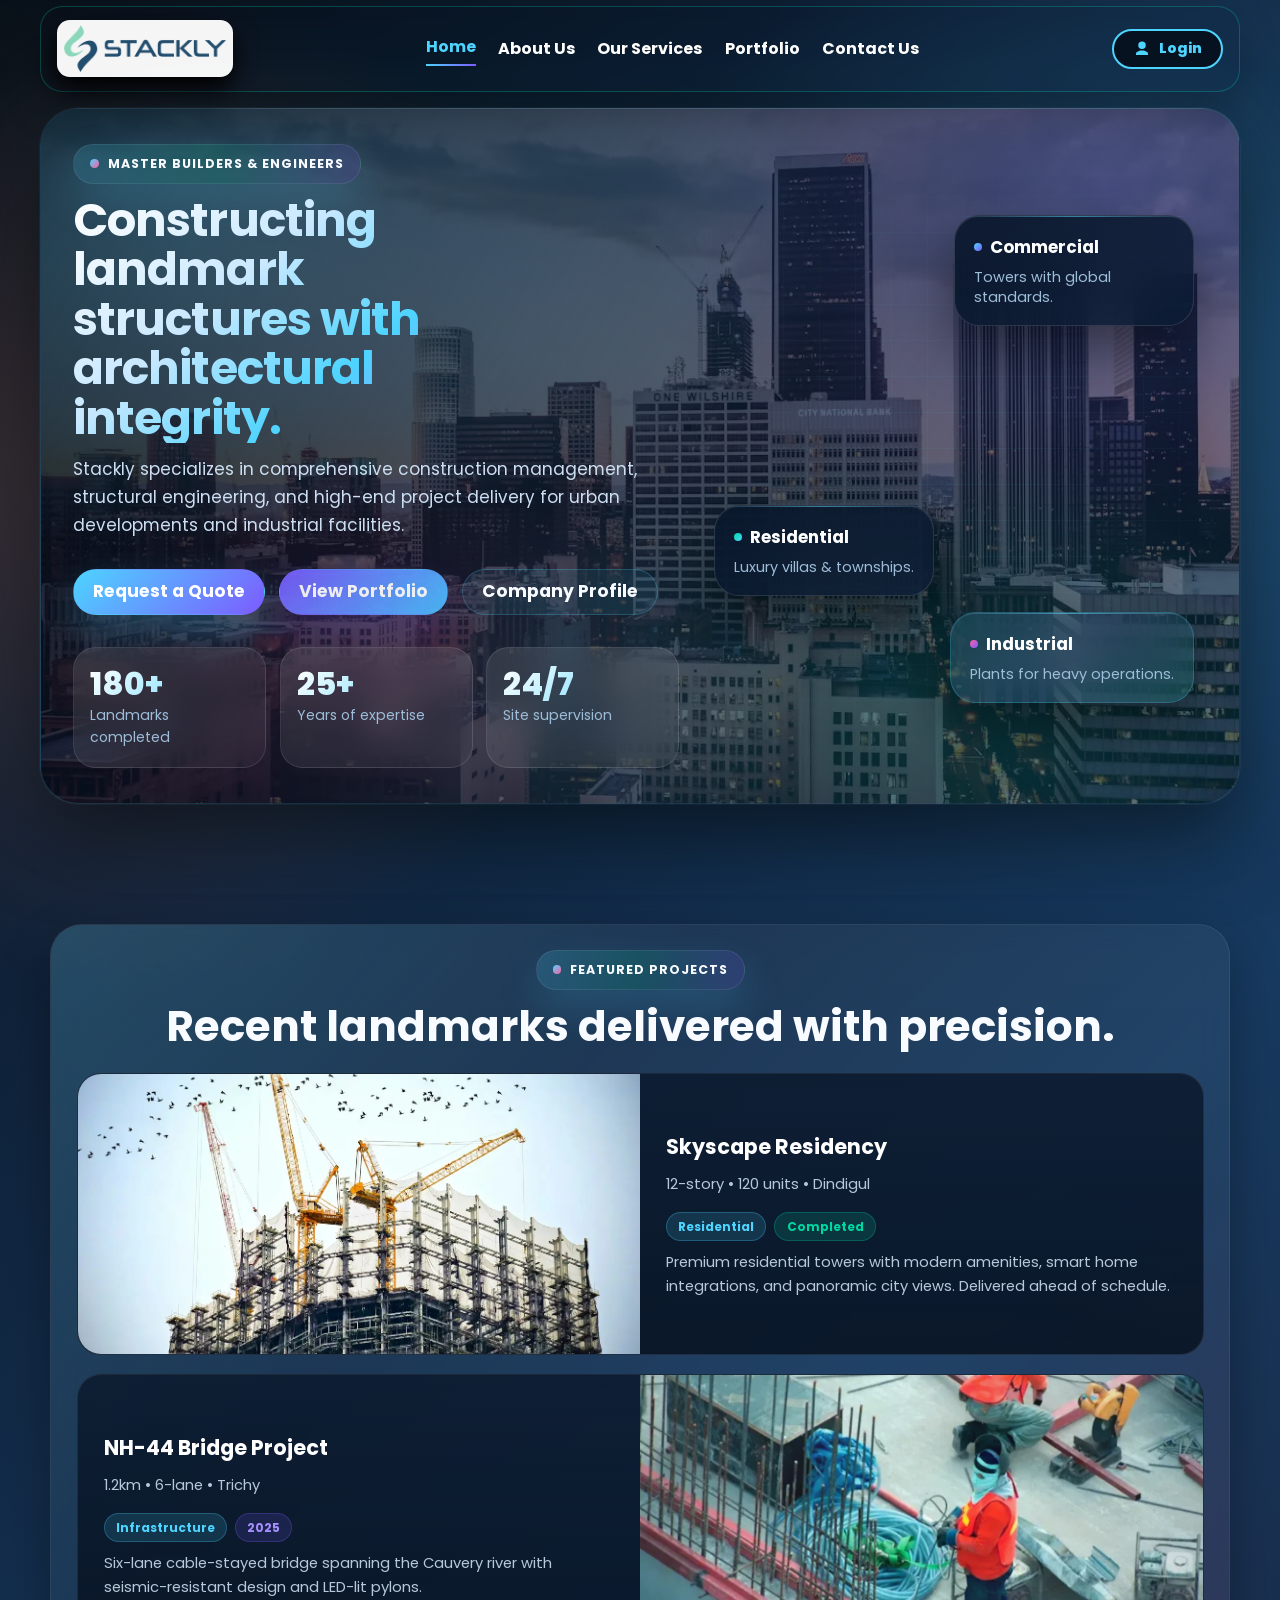
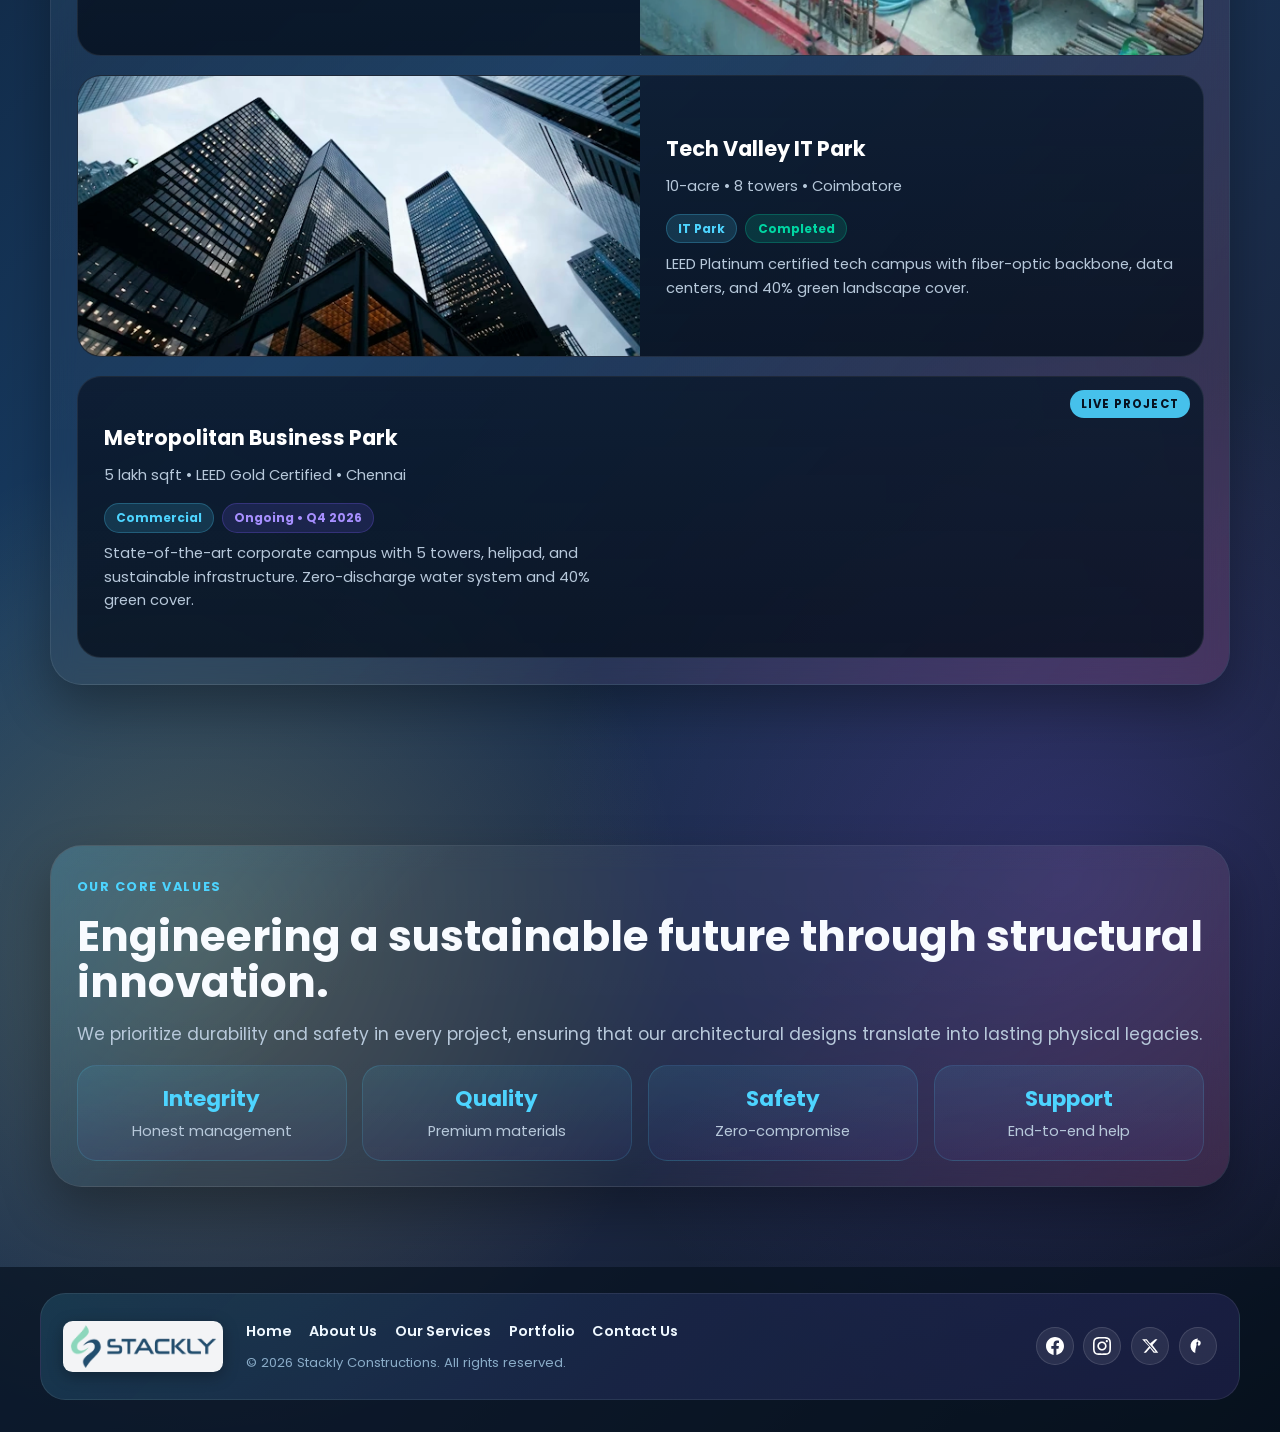
==== commit 2f3c4b5f: "Add files via upload" ====
--- a/index.html
+++ b/index.html
@@ -50,32 +50,36 @@
   <main id="home">
     <section class="hero">
       <div class="hero-shell">
+        <div class="hero-particles" aria-hidden="true">
+          <span></span><span></span><span></span>
+          <span></span><span></span><span></span>
+        </div>
         <div class="hero-grid">
           <div>
-            <span class="badge">Master Builders &amp; Engineers</span>
-            <h1>Constructing landmark structures with architectural integrity.</h1>
-            <p>Stackly specializes in comprehensive construction management, structural engineering, and high-end project delivery for urban developments and industrial facilities.</p>
-            <div class="hero-actions">
+            <span class="badge" data-reveal="up" data-delay="1">Master Builders &amp; Engineers</span>
+            <h1 data-reveal="up" data-delay="2">Constructing landmark structures with architectural integrity.</h1>
+            <p data-reveal="up" data-delay="3">Stackly specializes in comprehensive construction management, structural engineering, and high-end project delivery for urban developments and industrial facilities.</p>
+            <div class="hero-actions" data-reveal="up" data-delay="4">
               <a class="btn btn-primary" href="contact.html">Request a Quote</a>
               <a class="btn btn-secondary" href="projects.html">View Portfolio</a>
               <a class="btn btn-ghost" href="404.html">Company Profile</a>
             </div>
             <div class="hero-stats">
-              <article class="hero-stat"><strong>180+</strong><span>Landmarks completed</span></article>
-              <article class="hero-stat"><strong>25+</strong><span>Years of expertise</span></article>
-              <article class="hero-stat"><strong>24/7</strong><span>Site supervision</span></article>
+              <article class="hero-stat" data-reveal="up" data-delay="4"><strong>180+</strong><span>Landmarks completed</span></article>
+              <article class="hero-stat" data-reveal="up" data-delay="5"><strong>25+</strong><span>Years of expertise</span></article>
+              <article class="hero-stat" data-reveal="up" data-delay="6"><strong>24/7</strong><span>Site supervision</span></article>
             </div>
           </div>
           <div class="hero-visual" aria-hidden="true">
-            <article class="float-card float-card--top">
+            <article class="float-card float-card--top" data-reveal="right" data-delay="3">
               <h3>Commercial</h3>
               <p>Towers with global standards.</p>
             </article>
-            <article class="float-card float-card--middle">
+            <article class="float-card float-card--middle" data-reveal="left" data-delay="4">
               <h3>Residential</h3>
               <p>Luxury villas &amp; townships.</p>
             </article>
-            <article class="float-card float-card--bottom">
+            <article class="float-card float-card--bottom" data-reveal="right" data-delay="5">
               <h3>Industrial</h3>
               <p>Plants for heavy operations.</p>
             </article>
@@ -84,18 +88,16 @@
       </div>
     </section>
 
-    
     <section class="section">
       <div class="container section-shell">
         <div class="section-inner">
-          <div style="margin-bottom:1.4rem;text-align:center;">
+          <div style="margin-bottom:1.4rem;text-align:center;" data-reveal="up">
             <span class="badge">Featured Projects</span>
             <h2 class="title">Recent landmarks delivered with precision.</h2>
           </div>
           <div class="featured-grid-jigjag">
 
-            <!-- Card 1: image left, content right (odd) -->
-            <article class="featured-card">
+            <article class="featured-card" data-reveal="up" data-delay="1">
               <img src="./assets/skyscape.webp" alt="Skyscape Residency" onerror="this.onerror=null;this.src='./assets/project-highrise.webp'">
               <div class="featured-content">
                 <h3>Skyscape Residency</h3>
@@ -108,8 +110,7 @@
               </div>
             </article>
 
-            
-            <article class="featured-card">
+            <article class="featured-card" data-reveal="up" data-delay="2">
               <img src="./assets/project-detail.webp" alt="NH-44 Bridge Project">
               <div class="featured-content">
                 <h3>NH-44 Bridge Project</h3>
@@ -122,8 +123,7 @@
               </div>
             </article>
 
-            
-            <article class="featured-card">
+            <article class="featured-card" data-reveal="up" data-delay="3">
               <img src="./assets/photo-1486406146926-c627a92ad1ab.webp" alt="Tech Valley IT Park" onerror="this.onerror=null;this.src='./assets/project-commercial.webp'">
               <div class="featured-content">
                 <h3>Tech Valley IT Park</h3>
@@ -136,8 +136,7 @@
               </div>
             </article>
 
-            
-            <article class="featured-card featured-video-card">
+            <article class="featured-card featured-video-card" data-reveal="up" data-delay="4">
               <div class="featured-video">
                 <video autoplay muted loop playsinline>
                   <source src="./assets/nav-video1.mp4" type="video/mp4" />
@@ -160,18 +159,17 @@
       </div>
     </section>
 
-    
     <section class="section">
       <div class="container section-shell">
         <div class="section-inner">
-          <span class="eyebrow">Our Core Values</span>
-          <h2 class="title">Engineering a sustainable future through structural innovation.</h2>
-          <p class="copy">We prioritize durability and safety in every project, ensuring that our architectural designs translate into lasting physical legacies.</p>
+          <span class="eyebrow" data-reveal="up">Our Core Values</span>
+          <h2 class="title" data-reveal="up" data-delay="1">Engineering a sustainable future through structural innovation.</h2>
+          <p class="copy" data-reveal="up" data-delay="2">We prioritize durability and safety in every project, ensuring that our architectural designs translate into lasting physical legacies.</p>
           <div class="highlight-strip">
-            <article class="highlight-item"><strong>Integrity</strong><span>Honest management</span></article>
-            <article class="highlight-item"><strong>Quality</strong><span>Premium materials</span></article>
-            <article class="highlight-item"><strong>Safety</strong><span>Zero-compromise</span></article>
-            <article class="highlight-item"><strong>Support</strong><span>End-to-end help</span></article>
+            <article class="highlight-item" data-reveal="scale" data-delay="2"><strong>Integrity</strong><span>Honest management</span></article>
+            <article class="highlight-item" data-reveal="scale" data-delay="3"><strong>Quality</strong><span>Premium materials</span></article>
+            <article class="highlight-item" data-reveal="scale" data-delay="4"><strong>Safety</strong><span>Zero-compromise</span></article>
+            <article class="highlight-item" data-reveal="scale" data-delay="5"><strong>Support</strong><span>End-to-end help</span></article>
           </div>
         </div>
       </div>
@@ -186,10 +184,11 @@
       </a>
       <p>&copy; 2026 Stackly Constructions. All rights reserved.</p>
       <div class="footer-links">
-        <a href="about.html">Company</a>
-        <a href="services.html">Services</a>
-        <a href="projects.html">Work</a>
-        <a href="contact.html">Contact</a>
+        <a href="index.html">Home</a>
+        <a href="about.html">About Us</a>
+        <a href="services.html">Our Services</a>
+        <a href="projects.html">Portfolio</a>
+        <a href="contact.html">Contact Us</a>
       </div>
       
       <div class="social-links">
--- a/style.css
+++ b/style.css
@@ -102,25 +102,248 @@
 .btn-login-submit:disabled{opacity:.6;cursor:not-allowed;transform:none}
 .login-divider{text-align:center;color:#4a6a88;font-size:.83rem;margin:.4rem 0}
 
-.hero{padding:1rem 0 2rem}
-.hero-shell{position:relative;width:min(calc(100% - 1rem),1200px);margin:0 auto;border-radius:2rem;overflow:hidden;border:1px solid rgba(255,255,255,.08);box-shadow:0 22px 50px rgba(0,0,0,.32);background:linear-gradient(120deg,rgba(7,18,32,.80),rgba(7,24,46,.52) 38%,rgba(12,43,78,.30) 100%),radial-gradient(circle at 18% 24%, rgba(255,122,92,.18), transparent 22%),radial-gradient(circle at 84% 18%, rgba(75,192,255,.18), transparent 20%),radial-gradient(circle at 82% 84%, rgba(77,212,255,.12), transparent 20%), url('./assets/image11.webp') center/cover no-repeat}
-.hero-shell::before{content:"";position:absolute;inset:0;background:radial-gradient(circle at 14% 16%,rgba(77,212,255,.26),transparent 24%),radial-gradient(circle at 90% 18%,rgba(124,92,255,.18),transparent 20%),radial-gradient(circle at 80% 86%,rgba(77,212,255,.18),transparent 24%)}
-.hero-grid{position:relative;z-index:1;display:grid;grid-template-columns:1.08fr .92fr;gap:2rem;align-items:center;padding:clamp(1.4rem,4vw,2.2rem)}
-.hero h1{font-size:clamp(2.4rem,1.5rem + 3vw,4.7rem);line-height:1.01;max-width:9.5ch;margin:1rem 0}
-.hero p{max-width:60ch;color:#d5e5f6}
-.hero-actions{display:flex;flex-wrap:wrap;gap:.85rem;margin:1.6rem 0 1.8rem}
-.hero-stats{display:grid;grid-template-columns:repeat(3,minmax(0,1fr));gap:1rem}
-.hero-stat{padding:1rem;border-radius:1.3rem;background:linear-gradient(180deg,rgba(255,255,255,0.14),rgba(255,255,255,.05));border:1px solid rgba(255,255,255,.08);backdrop-filter:blur(10px)}
-.hero-stat strong{display:block;font-size:1.8rem;color:#fff}
-.hero-stat span{display:block;color:#d0e0f2;font-size:.92rem}
+/* ===================== HERO — REDESIGNED ===================== */
+.hero{padding:1rem 0 2.5rem}
+
+.hero-shell{
+  position:relative;
+  width:min(calc(100% - 1rem),1200px);
+  margin:0 auto;
+  border-radius:2.4rem;
+  overflow:hidden;
+  border:1px solid rgba(77,212,255,.18);
+  box-shadow:0 0 0 1px rgba(255,255,255,.04), 0 32px 80px rgba(0,0,0,.55), 0 0 120px rgba(77,212,255,.08);
+  background:
+    linear-gradient(120deg,rgba(4,12,24,.92),rgba(6,18,38,.75) 40%,rgba(10,32,62,.55) 100%),
+    radial-gradient(circle at 18% 24%, rgba(255,122,92,.14), transparent 22%),
+    radial-gradient(circle at 84% 18%, rgba(75,192,255,.14), transparent 20%),
+    radial-gradient(circle at 82% 84%, rgba(77,212,255,.10), transparent 20%),
+    url('./assets/hero.webp') center/cover no-repeat;
+}
+
+.hero-shell::before{
+  content:"";
+  position:absolute;
+  inset:0;
+  background:
+    radial-gradient(ellipse 55% 45% at 12% 18%, rgba(77,212,255,.22), transparent),
+    radial-gradient(ellipse 40% 55% at 90% 14%, rgba(124,92,255,.18), transparent),
+    radial-gradient(ellipse 50% 40% at 78% 88%, rgba(0,215,163,.14), transparent),
+    radial-gradient(ellipse 35% 35% at 30% 80%, rgba(255,95,162,.10), transparent);
+  animation: heroOrbPulse 8s ease-in-out infinite alternate;
+  pointer-events:none;
+}
+
+.hero-shell::after{
+  content:"";
+  position:absolute;
+  inset:0;
+  background:linear-gradient(105deg, transparent 30%, rgba(77,212,255,.04) 50%, transparent 70%);
+  animation: heroShimmer 6s ease-in-out infinite;
+  pointer-events:none;
+  z-index:0;
+}
+
+@keyframes heroOrbPulse{
+  0%{opacity:.7}
+  100%{opacity:1}
+}
+
+@keyframes heroShimmer{
+  0%{transform:translateX(-100%) skewX(-15deg)}
+  100%{transform:translateX(200%) skewX(-15deg)}
+}
+
+.hero-particles{
+  position:absolute;
+  inset:0;
+  overflow:hidden;
+  pointer-events:none;
+  z-index:0;
+}
+.hero-particles span{
+  position:absolute;
+  border-radius:50%;
+  animation: floatParticle linear infinite;
+  opacity:0;
+}
+.hero-particles span:nth-child(1){width:3px;height:3px;background:#4dd4ff;left:8%;top:20%;animation-duration:12s;animation-delay:0s}
+.hero-particles span:nth-child(2){width:2px;height:2px;background:#7c5cff;left:20%;top:60%;animation-duration:15s;animation-delay:2s}
+.hero-particles span:nth-child(3){width:4px;height:4px;background:#00d7a3;left:75%;top:30%;animation-duration:10s;animation-delay:1s}
+.hero-particles span:nth-child(4){width:2px;height:2px;background:#ff5fa2;left:55%;top:70%;animation-duration:13s;animation-delay:3s}
+.hero-particles span:nth-child(5){width:3px;height:3px;background:#4dd4ff;left:88%;top:55%;animation-duration:11s;animation-delay:4s}
+.hero-particles span:nth-child(6){width:2px;height:2px;background:#7c5cff;left:40%;top:15%;animation-duration:14s;animation-delay:1.5s}
+
+@keyframes floatParticle{
+  0%{opacity:0;transform:translateY(30px) scale(0)}
+  15%{opacity:.9}
+  85%{opacity:.6}
+  100%{opacity:0;transform:translateY(-80px) scale(1.5)}
+}
+
+.hero-grid{
+  position:relative;
+  z-index:1;
+  display:grid;
+  grid-template-columns:1.1fr .9fr;
+  gap:2rem;
+  align-items:center;
+  padding:clamp(1.4rem,3.5vw,2.2rem) clamp(1.2rem,3vw,2rem);
+}
+
+.hero .badge::before{
+  animation: badgeDotPulse 2s ease-in-out infinite;
+}
+@keyframes badgeDotPulse{
+  0%,100%{box-shadow:0 0 0 0 rgba(77,212,255,.6)}
+  50%{box-shadow:0 0 0 5px rgba(77,212,255,0)}
+}
+
+.hero h1{
+  font-size:clamp(1.9rem,1.1rem + 2.2vw,3.4rem);
+  line-height:1.08;
+  max-width:13ch;
+  margin:.8rem 0;
+  letter-spacing:-.02em;
+  background:linear-gradient(140deg,#ffffff 0%,#c8e8ff 40%,#4dd4ff 70%,#a78fff 100%);
+  -webkit-background-clip:text;
+  -webkit-text-fill-color:transparent;
+  background-clip:text;
+  filter:drop-shadow(0 0 40px rgba(77,212,255,.18));
+}
+
+.hero p{max-width:56ch;color:#ccdff2;line-height:1.65;font-size:clamp(.95rem,.9rem + .2vw,1.06rem)}
+
+.hero-actions{display:flex;flex-wrap:wrap;gap:.85rem;margin:1.8rem 0 2rem}
+
+.hero-actions .btn-primary{
+  animation: heroBtnGlow 3s ease-in-out infinite;
+}
+@keyframes heroBtnGlow{
+  0%,100%{box-shadow:0 0 0 0 rgba(77,212,255,0), 0 18px 40px rgba(77,212,255,.32)}
+  50%{box-shadow:0 0 28px 6px rgba(77,212,255,.18), 0 18px 40px rgba(77,212,255,.32)}
+}
+
+.hero-stats{display:grid;grid-template-columns:repeat(3,minmax(0,1fr));gap:.85rem}
+
+.hero-stat{
+  position:relative;
+  padding:1.1rem 1rem;
+  border-radius:1.4rem;
+  background:linear-gradient(145deg,rgba(255,255,255,.11),rgba(255,255,255,.04));
+  border:1px solid rgba(255,255,255,.10);
+  backdrop-filter:blur(16px);
+  overflow:hidden;
+  transition:transform .28s cubic-bezier(.16,1,.3,1), box-shadow .28s ease, border-color .28s ease;
+}
+.hero-stat::before{
+  content:"";
+  position:absolute;
+  inset:0;
+  background:linear-gradient(135deg,rgba(77,212,255,.12),transparent 60%);
+  opacity:0;
+  transition:opacity .28s ease;
+  pointer-events:none;
+}
+.hero-stat:hover{
+  transform:translateY(-5px) scale(1.03);
+  box-shadow:0 20px 44px rgba(77,212,255,.18);
+  border-color:rgba(77,212,255,.35);
+}
+.hero-stat:hover::before{opacity:1}
+
+.hero-stat strong{
+  display:block;
+  font-size:2rem;
+  font-weight:800;
+  background:linear-gradient(135deg,#ffffff,#4dd4ff);
+  -webkit-background-clip:text;
+  -webkit-text-fill-color:transparent;
+  background-clip:text;
+  line-height:1.1;
+}
+.hero-stat span{display:block;color:#9dbdd8;font-size:.88rem;margin-top:.2rem}
+
 .hero-visual{position:relative;min-height:520px}
-.float-card{position:absolute;border-radius:1.5rem;padding:1rem;background:linear-gradient(180deg,rgba(9,24,40,.8),rgba(12,28,48,.68));border:1px solid rgba(255,255,255,.1);box-shadow:0 22px 50px rgba(0,0,0,.32);backdrop-filter:blur(14px);transition:transform .24s cubic-bezier(.16,1,.3,1),box-shadow .24s ease}
-.float-card:hover{transform:translateY(-6px);box-shadow:0 30px 55px rgba(0,0,0,.32)}
-.float-card h3{margin-bottom:.45rem;font-size:1.05rem}
-.float-card p{font-size:.92rem;color:#b7c8da}
-.float-card--top{top:1.2rem;right:1rem;max-width:250px}
-.float-card--middle{left:0;bottom:8rem;max-width:270px}
-.float-card--bottom{right:1rem;bottom:1rem;max-width:260px;background:linear-gradient(135deg,rgba(77,212,255,.18),rgba(106,124,255,.12),rgba(0,215,163,.14))}
+
+.hero-visual::before{
+  content:"";
+  position:absolute;
+  inset:0;
+  background-image:
+    linear-gradient(rgba(77,212,255,.06) 1px, transparent 1px),
+    linear-gradient(90deg, rgba(77,212,255,.06) 1px, transparent 1px);
+  background-size:36px 36px;
+  border-radius:1.5rem;
+  pointer-events:none;
+  mask-image:radial-gradient(ellipse 80% 80% at 50% 50%, black, transparent);
+  -webkit-mask-image:radial-gradient(ellipse 80% 80% at 50% 50%, black, transparent);
+}
+
+.float-card{
+  position:absolute;
+  border-radius:1.6rem;
+  padding:1.1rem 1.2rem;
+  background:linear-gradient(145deg,rgba(8,22,42,.90),rgba(10,26,50,.80));
+  border:1px solid rgba(255,255,255,.12);
+  box-shadow:0 24px 56px rgba(0,0,0,.45), inset 0 1px 0 rgba(255,255,255,.08);
+  backdrop-filter:blur(20px);
+  transition:transform .32s cubic-bezier(.16,1,.3,1), box-shadow .32s ease, border-color .32s ease;
+}
+.float-card::before{
+  content:"";
+  position:absolute;
+  top:0;left:0;right:0;
+  height:1px;
+  background:linear-gradient(90deg,transparent,rgba(77,212,255,.5),transparent);
+  border-radius:999px;
+}
+.float-card:hover{
+  transform:translateY(-8px) scale(1.02) !important;
+  box-shadow:0 36px 70px rgba(0,0,0,.45), 0 0 30px rgba(77,212,255,.12);
+  border-color:rgba(77,212,255,.3);
+}
+.float-card h3{
+  margin-bottom:.4rem;
+  font-size:1.05rem;
+  font-weight:700;
+  color:#fff;
+  display:flex;align-items:center;gap:.5rem;
+}
+.float-card h3::before{
+  content:"";
+  width:8px;height:8px;
+  border-radius:50%;
+  flex-shrink:0;
+}
+.float-card p{font-size:.9rem;color:#9dbdd8;line-height:1.4}
+
+.float-card--top{
+  top:1.2rem;right:.8rem;max-width:240px;
+  animation: floatBob 6s ease-in-out infinite;
+}
+.float-card--top h3::before{background:linear-gradient(135deg,#4dd4ff,#7c5cff)}
+
+.float-card--middle{
+  left:.2rem;bottom:7.5rem;max-width:265px;
+  animation: floatBob 7s ease-in-out infinite reverse;
+  animation-delay:1.5s;
+}
+.float-card--middle h3::before{background:linear-gradient(135deg,#00d7a3,#4dd4ff)}
+
+.float-card--bottom{
+  right:.8rem;bottom:.8rem;max-width:250px;
+  background:linear-gradient(135deg,rgba(77,212,255,.15),rgba(106,124,255,.10),rgba(0,215,163,.12));
+  border-color:rgba(77,212,255,.22);
+  animation: floatBob 8s ease-in-out infinite;
+  animation-delay:3s;
+}
+.float-card--bottom h3::before{background:linear-gradient(135deg,#ff5fa2,#7c5cff)}
+
+@keyframes floatBob{
+  0%,100%{transform:translateY(0)}
+  50%{transform:translateY(-10px)}
+}
 
 
 .featured-grid-jigjag{display:grid;gap:1.2rem}
@@ -176,7 +399,7 @@
 
 .about-card img{display:block;margin-bottom:1rem}
 .service-card ul{color:#b7c8da;font-size:.9rem;margin-top:1rem;list-style:none;padding:0}
-.service-card ul li{padding:.9rem 0}
+.service-card ul li{padding:.35rem 0}
 
 .about-grid{display:grid;grid-template-columns:.95fr 1.05fr;gap:1rem;align-items:stretch}
 .about-photo{min-height:360px;border-radius:1.8rem;overflow:hidden;border:1px solid rgba(255,255,255,.08);background:linear-gradient(180deg,rgba(8,21,38,.18),rgba(8,21,38,.26)),url('./assets/project-highrise.webp') center/cover no-repeat;box-shadow:0 22px 50px rgba(0,0,0,.32)}
@@ -188,6 +411,132 @@
 .highlight-item{padding:1rem;border-radius:1.2rem;background:linear-gradient(180deg,rgba(77,212,255,.10),rgba(124,92,255,.06));border:1px solid rgba(77,212,255,.15);text-align:center}
 .highlight-item strong{display:block;font-size:1.35rem;color:#4dd4ff}
 .highlight-item span{color:#b7c8da;font-size:.92rem}
+
+/* ===== TEAM CARD — image top, name bottom ===== */
+.team-grid{display:grid;grid-template-columns:repeat(3,minmax(0,1fr));gap:1.2rem}
+
+.team-card{
+  position:relative;
+  border-radius:1.8rem;
+  overflow:hidden;
+  border:1px solid rgba(255,255,255,.10);
+  background:linear-gradient(180deg,rgba(12,26,46,.90),rgba(6,16,30,.85));
+  box-shadow:0 22px 50px rgba(0,0,0,.32);
+  transition:transform .28s cubic-bezier(.16,1,.3,1), box-shadow .28s ease, border-color .28s ease;
+  display:flex;
+  flex-direction:column;
+}
+.team-card:hover{
+  transform:translateY(-8px) scale(1.01);
+  box-shadow:0 36px 70px rgba(0,0,0,.42);
+  border-color:rgba(77,212,255,.3);
+}
+.team-card::before{
+  content:"";
+  position:absolute;
+  inset:0;
+  background:linear-gradient(140deg,rgba(77,212,255,.10),transparent 40%,transparent 65%,rgba(124,92,255,.10));
+  pointer-events:none;
+  z-index:1;
+}
+
+/* photo fills top 70% */
+.team-photo{
+  position:relative;
+  width:100%;
+  aspect-ratio:4/4.2;
+  overflow:hidden;
+  flex-shrink:0;
+}
+.team-photo img{
+  width:100%;
+  height:100%;
+  object-fit:cover;
+  object-position:center top;
+  display:block;
+  transition:transform .5s cubic-bezier(.16,1,.3,1);
+}
+.team-card:hover .team-photo img{transform:scale(1.06)}
+
+/* gradient fade over photo bottom */
+.team-photo::after{
+  content:"";
+  position:absolute;
+  bottom:0;left:0;right:0;
+  height:55%;
+  background:linear-gradient(to top, rgba(6,16,30,.95) 0%, rgba(6,16,30,.5) 55%, transparent 100%);
+  pointer-events:none;
+}
+
+/* name + role block */
+.team-info{
+  position:relative;
+  z-index:2;
+  padding:1rem 1.2rem 1.3rem;
+  text-align:center;
+  display:flex;
+  flex-direction:column;
+  gap:.3rem;
+}
+.team-info h3{
+  font-size:1.1rem;
+  font-weight:700;
+  color:#fff;
+  margin:0;
+  line-height:1.2;
+}
+.team-info .team-role{
+  font-size:.82rem;
+  font-weight:600;
+  color:#4dd4ff;
+  letter-spacing:.06em;
+  text-transform:uppercase;
+}
+.team-info .team-bio{
+  font-size:.84rem;
+  color:#8aacc8;
+  margin-top:.2rem;
+  line-height:1.45;
+}
+
+
+.team-divider{
+  width:40px;
+  height:2px;
+  background:linear-gradient(90deg,#4dd4ff,#7c5cff);
+  border-radius:999px;
+  margin:.5rem auto 0;
+}
+
+
+.about-section-head{
+  display:grid;
+  grid-template-columns:.95fr 1.05fr;
+  gap:1rem;
+  align-items:center;
+  margin-bottom:1.8rem;
+}
+.about-section-head .about-photo-sm{
+  min-height:280px;
+  border-radius:1.8rem;
+  overflow:hidden;
+  border:1px solid rgba(255,255,255,.08);
+  background:linear-gradient(180deg,rgba(8,21,38,.18),rgba(8,21,38,.26)),url('./assets/project-highrise.webp') center/cover no-repeat;
+  box-shadow:0 22px 50px rgba(0,0,0,.32);
+}
+.about-section-content{padding:.5rem 0}
+.about-section-content .eyebrow{display:block;margin-bottom:.5rem}
+.about-section-content .title{margin:.4rem 0 .8rem}
+.about-section-content .copy{color:#b7c8da}
+
+@media(max-width:960px){
+  .team-grid{grid-template-columns:1fr}
+  .about-section-head{grid-template-columns:1fr}
+  .about-section-head .about-photo-sm{min-height:200px}
+}
+@media(min-width:480px) and (max-width:960px){
+  .team-grid{grid-template-columns:repeat(2,minmax(0,1fr))}
+}
 
 .contact-layout{display:grid;grid-template-columns:.94fr 1.06fr;gap:1rem}
 .contact-lines{display:grid;gap:1rem;margin:1rem 0 1.2rem}
@@ -214,16 +563,94 @@
 input:focus,textarea:focus{outline:none;border-color:rgba(77,212,255,.55);box-shadow:0 0 4px rgba(77,212,255,.14)}
 
 
-.footer{padding:1.2rem 0 1.8rem}
-.footer-shell{width:min(calc(100% - 1rem),1200px);margin:auto;padding:1.15rem 1rem;border-radius:1.4rem;background:linear-gradient(135deg,rgba(77,212,255,.16),rgba(106,124,255,.14),rgba(124,92,255,0.14));border:1px solid rgba(255,255,255,.08);backdrop-filter:blur(12px);display:flex;align-items:center;justify-content:space-between;gap:1rem;color:#e7f3ff}
-.footer-links{display:flex;gap:1rem;flex-wrap:wrap}
-.footer-links a{color:#eff8ff;font-weight:600}
-.footer-links a:hover{color:#fff}
+.footer{padding:1.6rem 0 2rem}
+.footer-shell{
+  width:min(calc(100% - 1rem),1200px);
+  margin:auto;
+  padding:1.6rem 1.4rem;
+  border-radius:1.6rem;
+  background:linear-gradient(135deg,rgba(77,212,255,.16),rgba(106,124,255,.14),rgba(124,92,255,0.14));
+  border:1px solid rgba(255,255,255,.08);
+  backdrop-filter:blur(12px);
+  display:grid;
+  grid-template-columns:auto 1fr auto;
+  grid-template-rows:auto auto;
+  align-items:center;
+  gap:.6rem 1.4rem;
+  color:#e7f3ff;
+}
+.footer-logo{grid-column:1;grid-row:1/3;align-self:center}
+.footer-shell > p{grid-column:2;grid-row:2;font-size:.82rem;color:#8aacc8}
+.footer-links{grid-column:2;grid-row:1;display:flex;gap:1.1rem;flex-wrap:wrap;align-items:center}
+.footer-links a{color:#eff8ff;font-weight:600;font-size:.9rem;transition:color .2s}
+.footer-links a:hover{color:#4dd4ff}
+.footer-socials-added,.footer .social-links{grid-column:3;grid-row:1/3;align-self:center}
 
 .footer-logo{display:inline-block;transition:transform .3s cubic-bezier(.16,1,.3,1)}
 .footer-logo:hover{transform:scale(1.08) rotate(-2deg)}
 .footer-logo img{background:rgba(255,255,255,.95);border-radius:.6rem;padding:.25rem .4rem;box-shadow:0 4px 16px rgba(0,0,0,.3)}
 
+/* ===================== CARD SLIDE-IN ANIMATIONS ===================== */
+@keyframes cardSlideUp{
+  from{opacity:0;transform:translateY(36px)}
+  to{opacity:1;transform:translateY(0)}
+}
+@keyframes cardSlideLeft{
+  from{opacity:0;transform:translateX(-36px)}
+  to{opacity:1;transform:translateX(0)}
+}
+@keyframes cardSlideRight{
+  from{opacity:0;transform:translateX(36px)}
+  to{opacity:1;transform:translateX(0)}
+}
+
+.service-card,.project-card,.featured-card,.team-card,.highlight-item,.about-card,.contact-card{
+  animation:cardSlideUp .55s cubic-bezier(.16,1,.3,1) both;
+}
+.service-card:nth-child(1),.project-card:nth-child(1),.featured-card:nth-child(1),.team-card:nth-child(1){animation-delay:.05s}
+.service-card:nth-child(2),.project-card:nth-child(2),.featured-card:nth-child(2),.team-card:nth-child(2){animation-delay:.12s}
+.service-card:nth-child(3),.project-card:nth-child(3),.featured-card:nth-child(3),.team-card:nth-child(3){animation-delay:.19s}
+.service-card:nth-child(4),.project-card:nth-child(4),.featured-card:nth-child(4){animation-delay:.26s}
+.service-card:nth-child(5),.project-card:nth-child(5){animation-delay:.33s}
+.service-card:nth-child(6),.project-card:nth-child(6){animation-delay:.40s}
+.highlight-item:nth-child(1){animation-delay:.05s}
+.highlight-item:nth-child(2){animation-delay:.12s}
+.highlight-item:nth-child(3){animation-delay:.19s}
+.highlight-item:nth-child(4){animation-delay:.26s}
+
+/* ===================== SCROLL ANIMATIONS ===================== */
+/* Base states — hidden before scroll triggers */
+[data-reveal]{
+  opacity:0;
+  transition-property:opacity,transform,filter;
+  transition-timing-function:cubic-bezier(.16,1,.3,1);
+  transition-duration:.7s;
+  will-change:opacity,transform;
+}
+[data-reveal].is-visible{
+  opacity:1;
+  transform:none !important;
+  filter:none !important;
+}
+
+/* Variants */
+[data-reveal="up"]            {transform:translateY(40px)}
+[data-reveal="down"]          {transform:translateY(-30px)}
+[data-reveal="left"]          {transform:translateX(-40px)}
+[data-reveal="right"]         {transform:translateX(40px)}
+[data-reveal="scale"]         {transform:scale(.88);filter:blur(4px)}
+[data-reveal="fade"]          {transform:none}
+[data-reveal="flip"]          {transform:rotateX(18deg) translateY(30px);transform-origin:top center}
+
+/* Stagger delays via data-delay attr (set in JS) */
+[data-reveal][data-delay="1"] {transition-delay:.08s}
+[data-reveal][data-delay="2"] {transition-delay:.16s}
+[data-reveal][data-delay="3"] {transition-delay:.24s}
+[data-reveal][data-delay="4"] {transition-delay:.32s}
+[data-reveal][data-delay="5"] {transition-delay:.40s}
+[data-reveal][data-delay="6"] {transition-delay:.48s}
+
+/* legacy .reveal still works */
 .reveal{opacity:0;transform:translateY(26px);transition:opacity .75s ease,transform .75s ease}
 .reveal.show{opacity:1;transform:none}
 
@@ -278,16 +705,6 @@
   .footer-shell{pointer-events:auto!important}
 }
 
-@media (max-width:480px){
-  .hero h1{font-size:2rem}
-  .title{font-size:1.8rem}
-  .btn{width:100%}
-  .hero-actions{flex-direction:column}
-  
-  .btn-login{min-height:32px;padding:0 .6rem;font-size:.75rem}
-}
-
- */
 .hero .badge:first-child,
 .page-hero .badge:first-child,
 .section .badge:first-child{
@@ -421,10 +838,10 @@
 
 @media (max-width:960px){
   .hero{padding:.55rem 0 1rem!important}
-  .hero-shell{border-radius:1.15rem!important}
-  .hero-grid{gap:1rem!important;padding:1rem!important;align-items:start!important}
+  .hero-shell{border-radius:1.4rem!important}
+  .hero-grid{gap:1rem!important;padding:1.2rem!important;align-items:start!important}
   .hero .badge:first-child{font-size:.68rem!important;letter-spacing:.055em!important;padding:.42rem .72rem!important;line-height:1.25!important}
-  .hero h1{font-size:clamp(1.75rem,8vw,2.45rem)!important;line-height:1.06!important;margin:.72rem 0!important;max-width:12.5ch!important}
+  .hero h1{font-size:clamp(1.75rem,8vw,2.45rem)!important;line-height:1.06!important;margin:.72rem 0!important;max-width:12.5ch!important;letter-spacing:-.01em!important}
   .hero p{font-size:.94rem!important;line-height:1.55!important}
   .hero-actions{gap:.6rem!important;margin:1rem 0!important}
   .hero-stat{padding:.78rem!important;border-radius:1rem!important}
@@ -440,15 +857,79 @@
   .project-photo,.site-photo{min-height:240px!important;height:240px!important}
   .section-shell{overflow:hidden!important;backdrop-filter:none!important;-webkit-backdrop-filter:none!important}
   .footer{margin-top:0!important;transform:translateZ(0)}
-  .footer-shell{gap:.85rem!important;justify-content:center!important;text-align:center!important}
-  .footer-links,.footer .social-links{justify-content:center!important;width:100%}
+  .footer-shell{
+    grid-template-columns:1fr!important;
+    grid-template-rows:auto auto auto auto!important;
+    gap:.7rem!important;
+    text-align:center!important;
+    justify-items:center!important;
+  }
+  .footer-logo{grid-column:1!important;grid-row:1!important}
+  .footer-links{grid-column:1!important;grid-row:2!important;justify-content:center!important;width:100%!important}
+  .footer-shell > p{grid-column:1!important;grid-row:4!important}
+  .footer-socials-added,.footer .social-links{grid-column:1!important;grid-row:3!important;justify-content:center!important;width:100%!important}
+
+  /* ── Mobile card compact fixes ── */
+  .team-grid{grid-template-columns:repeat(2,minmax(0,1fr))!important;gap:.85rem!important}
+  .team-card{border-radius:1.2rem!important}
+  .team-photo{aspect-ratio:3/3!important}
+  .team-info{padding:.75rem .9rem 1rem!important;gap:.2rem!important}
+  .team-info h3{font-size:.92rem!important}
+  .team-info .team-role{font-size:.7rem!important}
+  .team-info .team-bio{font-size:.74rem!important;margin-top:.1rem!important}
+  .team-divider{width:28px!important;margin-top:.3rem!important}
+
+  .grid-2{grid-template-columns:1fr!important;gap:.85rem!important}
+  .grid-3{grid-template-columns:repeat(2,minmax(0,1fr))!important;gap:.75rem!important}
+
+  .service-card,.project-card,.contact-card,.about-card{
+    padding:.85rem!important;
+    border-radius:1.1rem!important;
+  }
+  .service-card h3,.project-card h3,.contact-card h3,.about-card h3{
+    font-size:.95rem!important;
+    margin-bottom:.4rem!important;
+  }
+  .service-card .copy,.project-card .copy,.about-card .copy{font-size:.82rem!important;line-height:1.5!important}
+  .service-card ul{font-size:.8rem!important;margin-top:.6rem!important}
+  .service-card ul li{padding:.2rem 0!important}
+  .icon-box{width:44px!important;height:44px!important;margin-bottom:.7rem!important}
+
+  .about-section-head{grid-template-columns:1fr!important;gap:.85rem!important}
+  .about-section-head .about-photo-sm{min-height:180px!important;border-radius:1.2rem!important}
+  .about-section-content .title{font-size:1.35rem!important;margin:.3rem 0 .6rem!important}
+  .about-section-content .copy{font-size:.86rem!important}
+
+  .highlight-strip{grid-template-columns:repeat(2,minmax(0,1fr))!important;gap:.6rem!important}
+  .highlight-item{padding:.65rem!important;border-radius:.85rem!important}
+  .highlight-item strong{font-size:1rem!important}
+  .highlight-item span{font-size:.76rem!important}
+
+  .section{padding:1rem 0!important}
+  .section-shell{padding:.9rem!important}
+  .section-inner{gap:.85rem!important}
+  .title{font-size:clamp(1.35rem,5vw,1.8rem)!important}
+  .copy{font-size:.88rem!important}
 }
 
 @media (max-width:480px){
   .hero .badge:first-child{max-width:260px!important;margin-inline:auto!important}
   .hero-grid{padding:.85rem!important}
   .hero-visual{display:none!important}
-  .featured-card img,.featured-video,.project-card > img,.project-photo,.site-photo{height:215px!important;min-height:215px!important}
+  .featured-card img,.featured-video,.project-card > img,.project-photo,.site-photo{height:180px!important;min-height:180px!important}
   .btn-login{display:inline-flex!important;align-items:center!important;justify-content:center!important;gap:.35rem!important;overflow:visible!important}
   .btn-login svg{width:16px!important;height:16px!important;min-width:16px!important}
+
+  /* 480px — single column everything */
+  .team-grid{grid-template-columns:1fr!important}
+  .team-photo{aspect-ratio:4/3.5!important}
+  .grid-3{grid-template-columns:1fr!important}
+  .highlight-strip{grid-template-columns:repeat(2,minmax(0,1fr))!important}
+  .contact-layout{grid-template-columns:1fr!important}
+  .form-grid{grid-template-columns:1fr!important}
+  .title{font-size:1.3rem!important}
+  .hero h1{font-size:1.7rem!important}
+  .btn{padding:0 1rem!important;font-size:.88rem!important}
+  .featured-content h3{font-size:1rem!important}
+  .featured-content p{font-size:.82rem!important}
 }
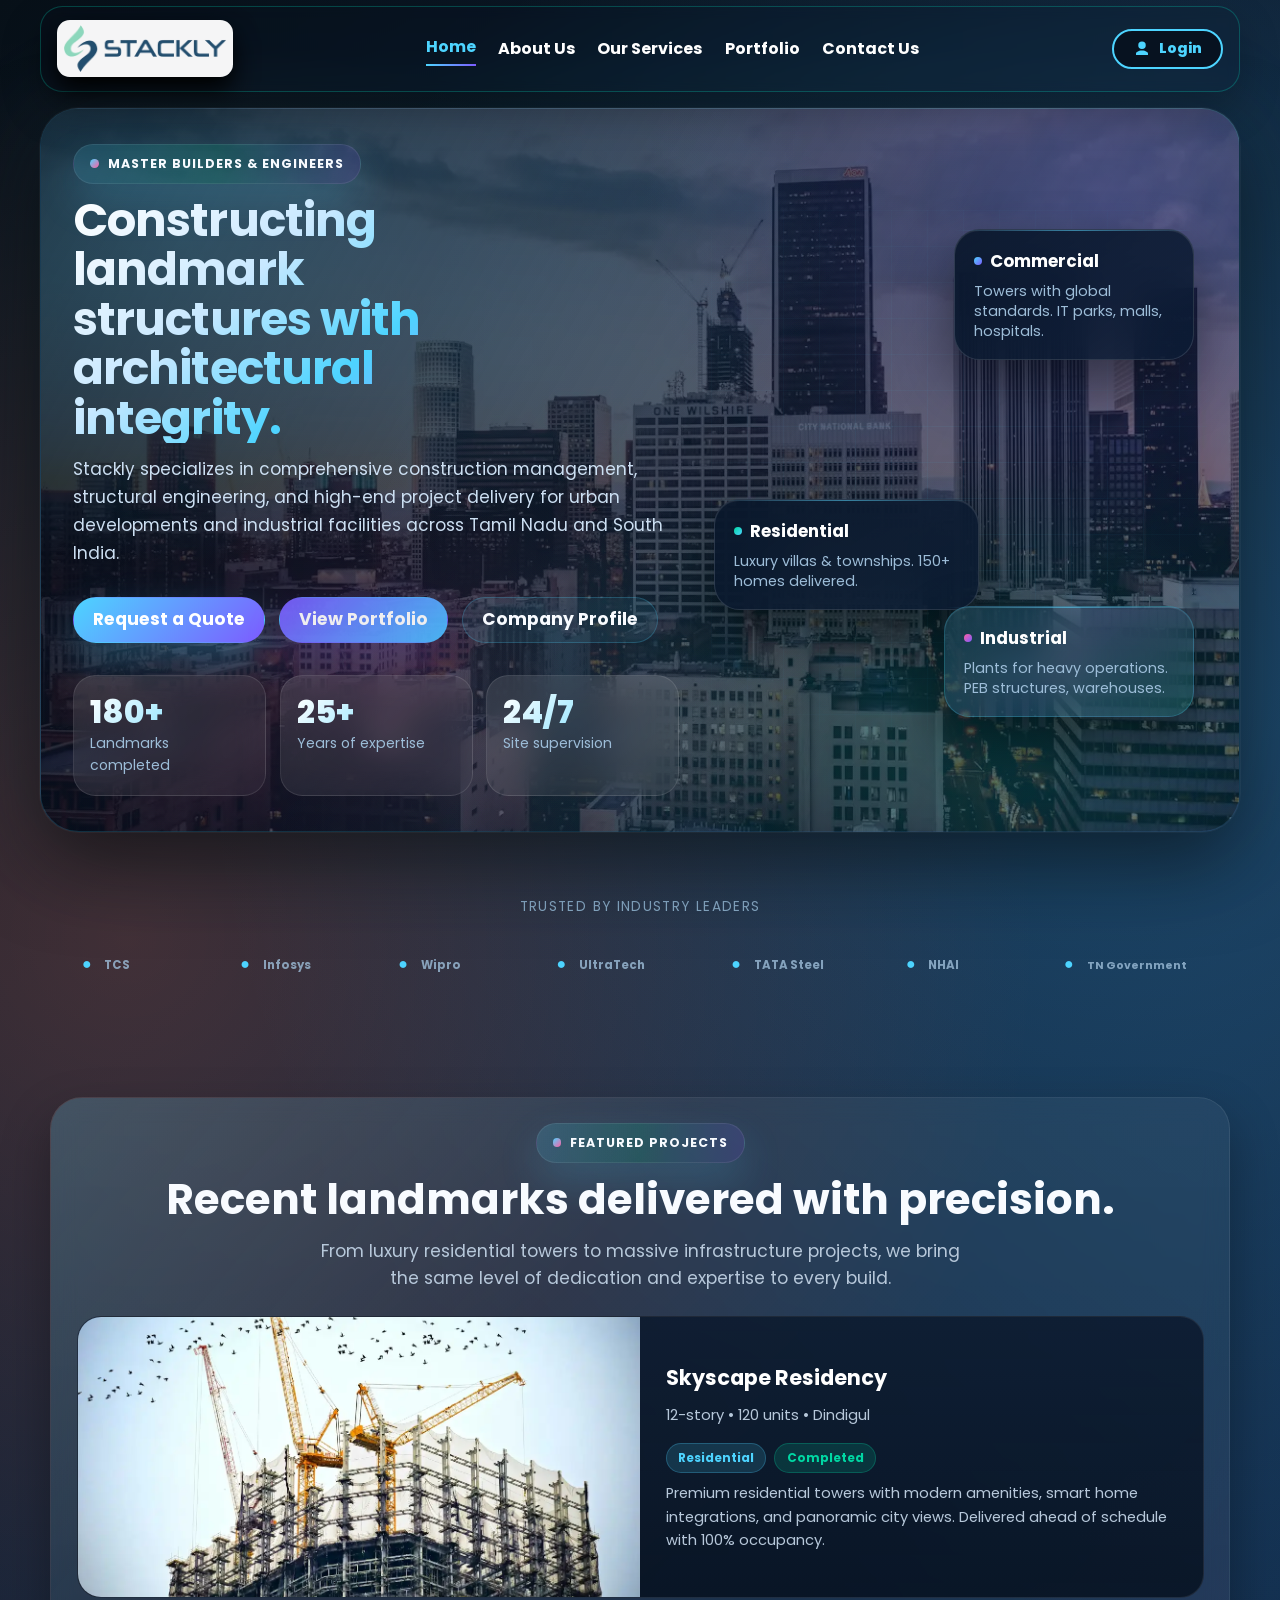
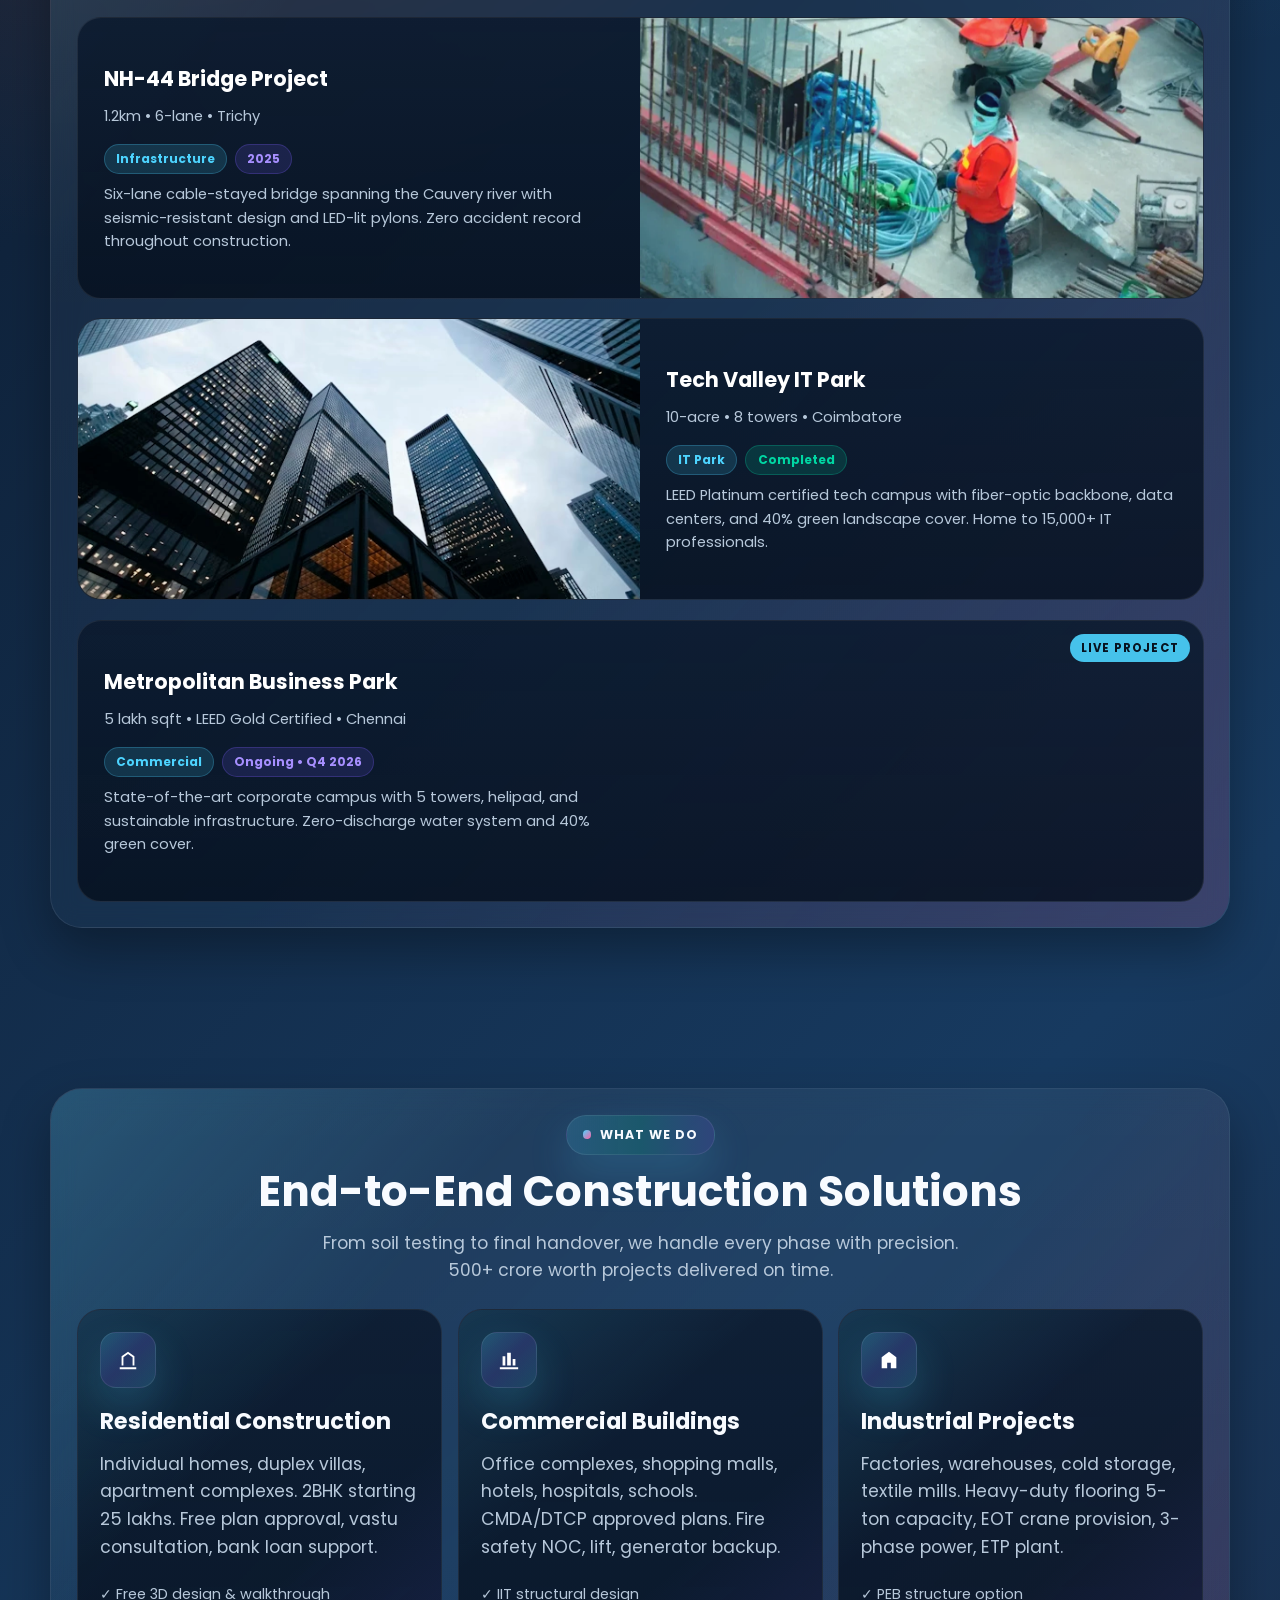
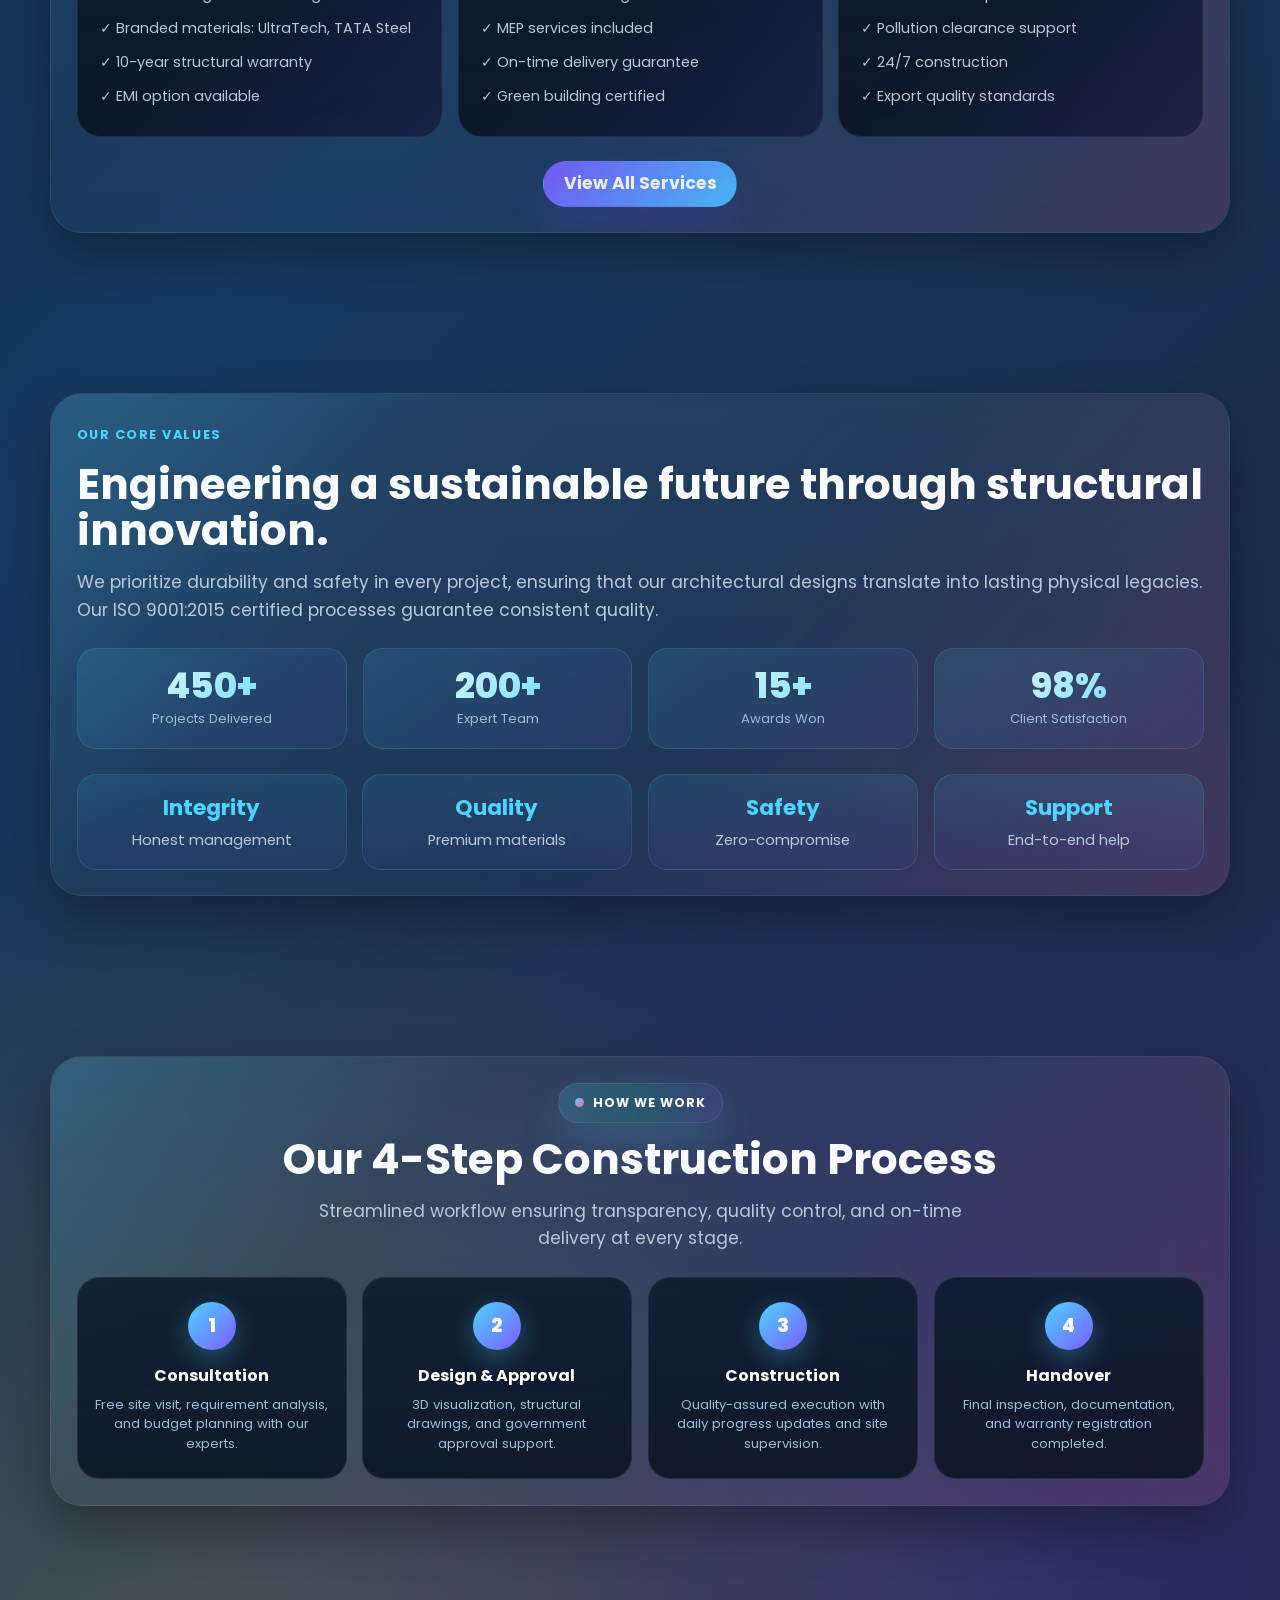
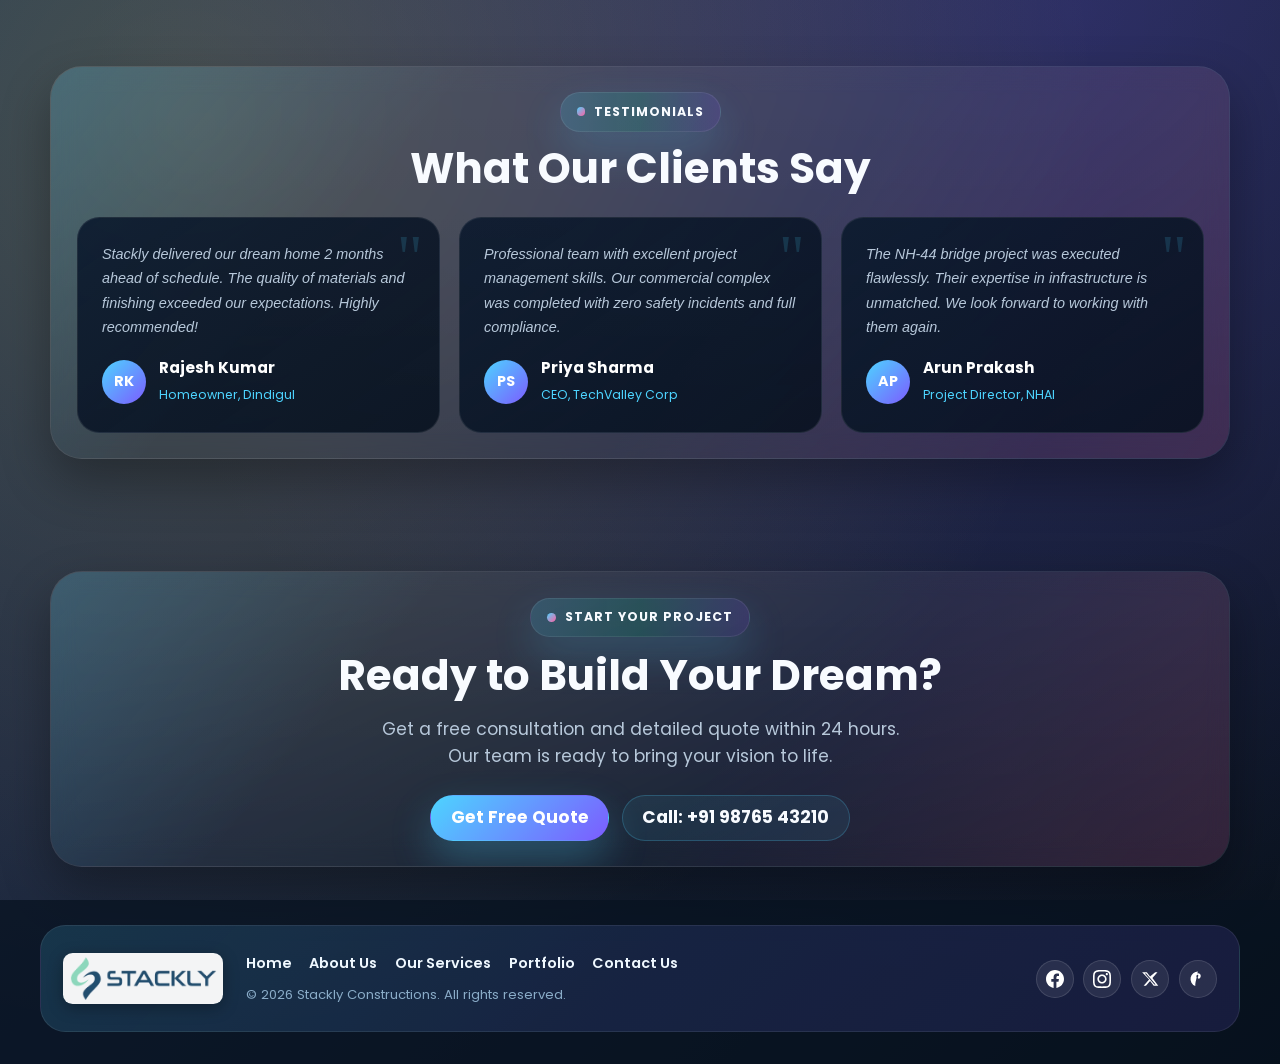
==== commit bbdd5d46: "Add files via upload" ====
--- a/index.html
+++ b/index.html
@@ -3,7 +3,7 @@
 <head>
   <meta charset="UTF-8" />
   <meta name="viewport" content="width=device-width, initial-scale=1.0" />
-  <meta name="description" content="Stackly is a premier construction firm specializing in commercial, residential, and industrial developments." />
+  <meta name="description" content="Stackly is a premier construction firm specializing in commercial, residential, and industrial developments across Tamil Nadu." />
   <title>Stackly Construction | Building Excellence</title>
   <link rel="stylesheet" href="style.css" />
   <link rel="preconnect" href="https://fonts.googleapis.com">
@@ -21,7 +21,7 @@
 
   <header class="header">
     <div class="nav-wrap nav-wrap--video">
-      <video class="nav-video" id="navVideo" autoplay muted loop playsinline aria-hidden="true">
+      <video class="nav-video" id="navVideo" autoplay muted loop playsinline aria-hidden="true" onerror="this.style.display='none'">
         <source src="./assets/nav-video.mp4" type="video/mp4" />
       </video>
       <div class="nav-overlay" id="navOverlay"></div>
@@ -41,13 +41,14 @@
             <svg viewBox="0 0 24 24" aria-hidden="true"><path d="M12 2a5 5 0 1 1 0 10 5 5 0 0 1 0-10zm0 12c5.33 0 8 2.67 8 4v2H4v-2c0-1.33 2.67-4 8-4z"/></svg>
             <span>Login</span>
           </a>
-          <button class="menu-btn" id="menuBtn" type="button" aria-label="Open menu" aria-expanded="false">☰</button>
+          <button class="menu-btn" id="menuBtn" type="button" aria-label="Open menu" aria-expanded="false">&#9776;</button>
         </div>
       </nav>
     </div>
   </header>
 
   <main id="home">
+    <!-- HERO SECTION -->
     <section class="hero">
       <div class="hero-shell">
         <div class="hero-particles" aria-hidden="true">
@@ -58,7 +59,7 @@
           <div>
             <span class="badge" data-reveal="up" data-delay="1">Master Builders &amp; Engineers</span>
             <h1 data-reveal="up" data-delay="2">Constructing landmark structures with architectural integrity.</h1>
-            <p data-reveal="up" data-delay="3">Stackly specializes in comprehensive construction management, structural engineering, and high-end project delivery for urban developments and industrial facilities.</p>
+            <p data-reveal="up" data-delay="3">Stackly specializes in comprehensive construction management, structural engineering, and high-end project delivery for urban developments and industrial facilities across Tamil Nadu and South India.</p>
             <div class="hero-actions" data-reveal="up" data-delay="4">
               <a class="btn btn-primary" href="contact.html">Request a Quote</a>
               <a class="btn btn-secondary" href="projects.html">View Portfolio</a>
@@ -73,27 +74,56 @@
           <div class="hero-visual" aria-hidden="true">
             <article class="float-card float-card--top" data-reveal="right" data-delay="3">
               <h3>Commercial</h3>
-              <p>Towers with global standards.</p>
+              <p>Towers with global standards. IT parks, malls, hospitals.</p>
             </article>
             <article class="float-card float-card--middle" data-reveal="left" data-delay="4">
               <h3>Residential</h3>
-              <p>Luxury villas &amp; townships.</p>
+              <p>Luxury villas &amp; townships. 150+ homes delivered.</p>
             </article>
             <article class="float-card float-card--bottom" data-reveal="right" data-delay="5">
               <h3>Industrial</h3>
-              <p>Plants for heavy operations.</p>
-            </article>
-          </div>
-        </div>
-      </div>
-    </section>
-
+              <p>Plants for heavy operations. PEB structures, warehouses.</p>
+            </article>
+          </div>
+        </div>
+      </div>
+    </section>
+
+    <!-- CLIENTS MARQUEE -->
+    <section class="section" style="padding:1.5rem 0">
+      <div class="container">
+        <p style="text-align:center;color:#8aacc8;font-size:.85rem;margin-bottom:1rem;letter-spacing:.1em;text-transform:uppercase">Trusted by Industry Leaders</p>
+        <div class="marquee-container">
+          <div class="marquee-content">
+            <span class="marquee-item"><svg viewBox="0 0 80 24"><text x="0" y="18" fill="currentColor" font-size="14" font-weight="700" font-family="Poppins">TCS</text></svg></span>
+            <span class="marquee-item"><svg viewBox="0 0 80 24"><text x="0" y="18" fill="currentColor" font-size="14" font-weight="700" font-family="Poppins">Infosys</text></svg></span>
+            <span class="marquee-item"><svg viewBox="0 0 80 24"><text x="0" y="18" fill="currentColor" font-size="14" font-weight="700" font-family="Poppins">Wipro</text></svg></span>
+            <span class="marquee-item"><svg viewBox="0 0 100 24"><text x="0" y="18" fill="currentColor" font-size="14" font-weight="700" font-family="Poppins">UltraTech</text></svg></span>
+            <span class="marquee-item"><svg viewBox="0 0 100 24"><text x="0" y="18" fill="currentColor" font-size="14" font-weight="700" font-family="Poppins">TATA Steel</text></svg></span>
+            <span class="marquee-item"><svg viewBox="0 0 80 24"><text x="0" y="18" fill="currentColor" font-size="14" font-weight="700" font-family="Poppins">NHAI</text></svg></span>
+            <span class="marquee-item"><svg viewBox="0 0 120 24"><text x="0" y="18" fill="currentColor" font-size="13" font-weight="700" font-family="Poppins">TN Government</text></svg></span>
+            <span class="marquee-item"><svg viewBox="0 0 60 24"><text x="0" y="18" fill="currentColor" font-size="14" font-weight="700" font-family="Poppins">L&amp;T</text></svg></span>
+            <span class="marquee-item"><svg viewBox="0 0 80 24"><text x="0" y="18" fill="currentColor" font-size="14" font-weight="700" font-family="Poppins">TCS</text></svg></span>
+            <span class="marquee-item"><svg viewBox="0 0 80 24"><text x="0" y="18" fill="currentColor" font-size="14" font-weight="700" font-family="Poppins">Infosys</text></svg></span>
+            <span class="marquee-item"><svg viewBox="0 0 80 24"><text x="0" y="18" fill="currentColor" font-size="14" font-weight="700" font-family="Poppins">Wipro</text></svg></span>
+            <span class="marquee-item"><svg viewBox="0 0 100 24"><text x="0" y="18" fill="currentColor" font-size="14" font-weight="700" font-family="Poppins">UltraTech</text></svg></span>
+            <span class="marquee-item"><svg viewBox="0 0 100 24"><text x="0" y="18" fill="currentColor" font-size="14" font-weight="700" font-family="Poppins">TATA Steel</text></svg></span>
+            <span class="marquee-item"><svg viewBox="0 0 80 24"><text x="0" y="18" fill="currentColor" font-size="14" font-weight="700" font-family="Poppins">NHAI</text></svg></span>
+            <span class="marquee-item"><svg viewBox="0 0 120 24"><text x="0" y="18" fill="currentColor" font-size="13" font-weight="700" font-family="Poppins">TN Government</text></svg></span>
+            <span class="marquee-item"><svg viewBox="0 0 60 24"><text x="0" y="18" fill="currentColor" font-size="14" font-weight="700" font-family="Poppins">L&amp;T</text></svg></span>
+          </div>
+        </div>
+      </div>
+    </section>
+
+    <!-- FEATURED PROJECTS -->
     <section class="section">
       <div class="container section-shell">
         <div class="section-inner">
           <div style="margin-bottom:1.4rem;text-align:center;" data-reveal="up">
             <span class="badge">Featured Projects</span>
             <h2 class="title">Recent landmarks delivered with precision.</h2>
+            <p class="copy" style="max-width:60ch;margin:.5rem auto 0">From luxury residential towers to massive infrastructure projects, we bring the same level of dedication and expertise to every build.</p>
           </div>
           <div class="featured-grid-jigjag">
 
@@ -101,12 +131,12 @@
               <img src="./assets/skyscape.webp" alt="Skyscape Residency" onerror="this.onerror=null;this.src='./assets/project-highrise.webp'">
               <div class="featured-content">
                 <h3>Skyscape Residency</h3>
-                <p>12-story • 120 units • Dindigul</p>
+                <p>12-story &bull; 120 units &bull; Dindigul</p>
                 <div class="project-meta">
                   <span class="meta-tag">Residential</span>
                   <span class="meta-status complete">Completed</span>
                 </div>
-                <p class="project-desc">Premium residential towers with modern amenities, smart home integrations, and panoramic city views. Delivered ahead of schedule.</p>
+                <p class="project-desc">Premium residential towers with modern amenities, smart home integrations, and panoramic city views. Delivered ahead of schedule with 100% occupancy.</p>
               </div>
             </article>
 
@@ -114,12 +144,12 @@
               <img src="./assets/project-detail.webp" alt="NH-44 Bridge Project">
               <div class="featured-content">
                 <h3>NH-44 Bridge Project</h3>
-                <p>1.2km • 6-lane • Trichy</p>
+                <p>1.2km &bull; 6-lane &bull; Trichy</p>
                 <div class="project-meta">
                   <span class="meta-tag">Infrastructure</span>
                   <span class="meta-status">2025</span>
                 </div>
-                <p class="project-desc">Six-lane cable-stayed bridge spanning the Cauvery river with seismic-resistant design and LED-lit pylons.</p>
+                <p class="project-desc">Six-lane cable-stayed bridge spanning the Cauvery river with seismic-resistant design and LED-lit pylons. Zero accident record throughout construction.</p>
               </div>
             </article>
 
@@ -127,28 +157,28 @@
               <img src="./assets/photo-1486406146926-c627a92ad1ab.webp" alt="Tech Valley IT Park" onerror="this.onerror=null;this.src='./assets/project-commercial.webp'">
               <div class="featured-content">
                 <h3>Tech Valley IT Park</h3>
-                <p>10-acre • 8 towers • Coimbatore</p>
+                <p>10-acre &bull; 8 towers &bull; Coimbatore</p>
                 <div class="project-meta">
                   <span class="meta-tag">IT Park</span>
                   <span class="meta-status complete">Completed</span>
                 </div>
-                <p class="project-desc">LEED Platinum certified tech campus with fiber-optic backbone, data centers, and 40% green landscape cover.</p>
+                <p class="project-desc">LEED Platinum certified tech campus with fiber-optic backbone, data centers, and 40% green landscape cover. Home to 15,000+ IT professionals.</p>
               </div>
             </article>
 
             <article class="featured-card featured-video-card" data-reveal="up" data-delay="4">
               <div class="featured-video">
-                <video autoplay muted loop playsinline>
+                <video autoplay muted loop playsinline onerror="this.style.display='none'">
                   <source src="./assets/nav-video1.mp4" type="video/mp4" />
                 </video>
                 <div class="video-overlay"><span class="play-badge">LIVE PROJECT</span></div>
               </div>
               <div class="featured-content">
                 <h3>Metropolitan Business Park</h3>
-                <p>5 lakh sqft • LEED Gold Certified • Chennai</p>
+                <p>5 lakh sqft &bull; LEED Gold Certified &bull; Chennai</p>
                 <div class="project-meta">
                   <span class="meta-tag">Commercial</span>
-                  <span class="meta-status">Ongoing • Q4 2026</span>
+                  <span class="meta-status">Ongoing &bull; Q4 2026</span>
                 </div>
                 <p class="project-desc">State-of-the-art corporate campus with 5 towers, helipad, and sustainable infrastructure. Zero-discharge water system and 40% green cover.</p>
               </div>
@@ -159,12 +189,84 @@
       </div>
     </section>
 
+    <!-- SERVICES PREVIEW -->
+    <section class="section">
+      <div class="container section-shell">
+        <div class="section-inner">
+          <div style="text-align:center;margin-bottom:1.5rem" data-reveal="up">
+            <span class="badge">What We Do</span>
+            <h2 class="title">End-to-End Construction Solutions</h2>
+            <p class="copy" style="max-width:60ch;margin:.5rem auto 0">From soil testing to final handover, we handle every phase with precision. 500+ crore worth projects delivered on time.</p>
+          </div>
+          <div class="grid-3">
+            <article class="service-card" data-reveal="up" data-delay="1">
+              <div class="icon-box"><svg viewBox="0 0 24 24"><path d="M3 20h18v2H3zM5 18V8l7-5 7 5v10h-2v-9.03l-5-3.58-5 3.58V18z"/></svg></div>
+              <h3>Residential Construction</h3>
+              <p class="copy">Individual homes, duplex villas, apartment complexes. 2BHK starting 25 lakhs. Free plan approval, vastu consultation, bank loan support.</p>
+              <ul>
+                <li>&#10003; Free 3D design &amp; walkthrough</li>
+                <li>&#10003; Branded materials: UltraTech, TATA Steel</li>
+                <li>&#10003; 10-year structural warranty</li>
+                <li>&#10003; EMI option available</li>
+              </ul>
+            </article>
+            <article class="service-card" data-reveal="up" data-delay="2">
+              <div class="icon-box"><svg viewBox="0 0 24 24"><path d="M2 20h20v2H2zm3-2V8h3v10zm5 0V4h4v14zm6 0v-7h3v7z"/></svg></div>
+              <h3>Commercial Buildings</h3>
+              <p class="copy">Office complexes, shopping malls, hotels, hospitals, schools. CMDA/DTCP approved plans. Fire safety NOC, lift, generator backup.</p>
+              <ul>
+                <li>&#10003; IIT structural design</li>
+                <li>&#10003; MEP services included</li>
+                <li>&#10003; On-time delivery guarantee</li>
+                <li>&#10003; Green building certified</li>
+              </ul>
+            </article>
+            <article class="service-card" data-reveal="up" data-delay="3">
+              <div class="icon-box"><svg viewBox="0 0 24 24"><path d="M12 3 4 9v12h6v-6h4v6h6V9z"/></svg></div>
+              <h3>Industrial Projects</h3>
+              <p class="copy">Factories, warehouses, cold storage, textile mills. Heavy-duty flooring 5-ton capacity, EOT crane provision, 3-phase power, ETP plant.</p>
+              <ul>
+                <li>&#10003; PEB structure option</li>
+                <li>&#10003; Pollution clearance support</li>
+                <li>&#10003; 24/7 construction</li>
+                <li>&#10003; Export quality standards</li>
+              </ul>
+            </article>
+          </div>
+          <div style="text-align:center;margin-top:1.5rem">
+            <a href="services.html" class="btn btn-secondary">View All Services</a>
+          </div>
+        </div>
+      </div>
+    </section>
+
+    <!-- WHY CHOOSE US -->
     <section class="section">
       <div class="container section-shell">
         <div class="section-inner">
           <span class="eyebrow" data-reveal="up">Our Core Values</span>
           <h2 class="title" data-reveal="up" data-delay="1">Engineering a sustainable future through structural innovation.</h2>
-          <p class="copy" data-reveal="up" data-delay="2">We prioritize durability and safety in every project, ensuring that our architectural designs translate into lasting physical legacies.</p>
+          <p class="copy" data-reveal="up" data-delay="2">We prioritize durability and safety in every project, ensuring that our architectural designs translate into lasting physical legacies. Our ISO 9001:2015 certified processes guarantee consistent quality.</p>
+
+          <div class="stats-row" data-reveal="up" data-delay="2">
+            <div class="stat-box">
+              <div class="stat-num">450+</div>
+              <div class="stat-label">Projects Delivered</div>
+            </div>
+            <div class="stat-box">
+              <div class="stat-num">200+</div>
+              <div class="stat-label">Expert Team</div>
+            </div>
+            <div class="stat-box">
+              <div class="stat-num">15+</div>
+              <div class="stat-label">Awards Won</div>
+            </div>
+            <div class="stat-box">
+              <div class="stat-num">98%</div>
+              <div class="stat-label">Client Satisfaction</div>
+            </div>
+          </div>
+
           <div class="highlight-strip">
             <article class="highlight-item" data-reveal="scale" data-delay="2"><strong>Integrity</strong><span>Honest management</span></article>
             <article class="highlight-item" data-reveal="scale" data-delay="3"><strong>Quality</strong><span>Premium materials</span></article>
@@ -174,9 +276,102 @@
         </div>
       </div>
     </section>
+
+    <!-- PROCESS -->
+    <section class="section">
+      <div class="container section-shell">
+        <div class="section-inner">
+          <div style="text-align:center;margin-bottom:1rem" data-reveal="up">
+            <span class="badge">How We Work</span>
+            <h2 class="title">Our 4-Step Construction Process</h2>
+            <p class="copy" style="max-width:60ch;margin:.5rem auto 0">Streamlined workflow ensuring transparency, quality control, and on-time delivery at every stage.</p>
+          </div>
+          <div class="process-grid">
+            <div class="process-step" data-reveal="up" data-delay="1">
+              <div class="step-num">1</div>
+              <h4>Consultation</h4>
+              <p>Free site visit, requirement analysis, and budget planning with our experts.</p>
+            </div>
+            <div class="process-step" data-reveal="up" data-delay="2">
+              <div class="step-num">2</div>
+              <h4>Design &amp; Approval</h4>
+              <p>3D visualization, structural drawings, and government approval support.</p>
+            </div>
+            <div class="process-step" data-reveal="up" data-delay="3">
+              <div class="step-num">3</div>
+              <h4>Construction</h4>
+              <p>Quality-assured execution with daily progress updates and site supervision.</p>
+            </div>
+            <div class="process-step" data-reveal="up" data-delay="4">
+              <div class="step-num">4</div>
+              <h4>Handover</h4>
+              <p>Final inspection, documentation, and warranty registration completed.</p>
+            </div>
+          </div>
+        </div>
+      </div>
+    </section>
+
+    <!-- TESTIMONIALS -->
+    <section class="section">
+      <div class="container section-shell">
+        <div class="section-inner">
+          <div style="text-align:center;margin-bottom:1rem" data-reveal="up">
+            <span class="badge">Testimonials</span>
+            <h2 class="title">What Our Clients Say</h2>
+          </div>
+          <div class="testimonial-grid">
+            <div class="testimonial-card" data-reveal="up" data-delay="1">
+              <p class="testimonial-text">Stackly delivered our dream home 2 months ahead of schedule. The quality of materials and finishing exceeded our expectations. Highly recommended!</p>
+              <div class="testimonial-author">
+                <div class="testimonial-avatar">RK</div>
+                <div class="testimonial-info">
+                  <h4>Rajesh Kumar</h4>
+                  <span>Homeowner, Dindigul</span>
+                </div>
+              </div>
+            </div>
+            <div class="testimonial-card" data-reveal="up" data-delay="2">
+              <p class="testimonial-text">Professional team with excellent project management skills. Our commercial complex was completed with zero safety incidents and full compliance.</p>
+              <div class="testimonial-author">
+                <div class="testimonial-avatar">PS</div>
+                <div class="testimonial-info">
+                  <h4>Priya Sharma</h4>
+                  <span>CEO, TechValley Corp</span>
+                </div>
+              </div>
+            </div>
+            <div class="testimonial-card" data-reveal="up" data-delay="3">
+              <p class="testimonial-text">The NH-44 bridge project was executed flawlessly. Their expertise in infrastructure is unmatched. We look forward to working with them again.</p>
+              <div class="testimonial-author">
+                <div class="testimonial-avatar">AP</div>
+                <div class="testimonial-info">
+                  <h4>Arun Prakash</h4>
+                  <span>Project Director, NHAI</span>
+                </div>
+              </div>
+            </div>
+          </div>
+        </div>
+      </div>
+    </section>
+
+    <!-- CTA -->
+    <section class="section" style="padding:2rem 0">
+      <div class="container section-shell" data-reveal="up">
+        <div class="section-inner" style="text-align:center">
+          <span class="badge">Start Your Project</span>
+          <h2 class="title" style="margin:1rem 0">Ready to Build Your Dream?</h2>
+          <p class="copy" style="max-width:50ch;margin:0 auto 1.5rem">Get a free consultation and detailed quote within 24 hours. Our team is ready to bring your vision to life.</p>
+          <div class="hero-actions" style="justify-content:center;margin:0">
+            <a href="contact.html" class="btn btn-primary">Get Free Quote</a>
+            <a href="tel:+919876543210" class="btn btn-ghost">Call: +91 98765 43210</a>
+          </div>
+        </div>
+      </div>
+    </section>
   </main>
 
- 
   <footer class="footer">
     <div class="footer-shell">
       <a href="index.html" class="footer-logo">
@@ -190,7 +385,6 @@
         <a href="projects.html">Portfolio</a>
         <a href="contact.html">Contact Us</a>
       </div>
-      
       <div class="social-links">
         <a href="404.html" class="social-icon" aria-label="Facebook">
           <svg viewBox="0 0 24 24"><path d="M24 12.073c0-6.627-5.373-12-12-12s-12 5.373-12 12c0 5.99 4.388 10.954 10.125 11.854v-8.385H7.078v-3.47h3.047V9.43c0-3.007 1.792-4.669 4.533-4.669 1.312 0 2.686.235 2.686.235v2.953H15.83c-1.491 0-1.956.925-1.956 1.874v2.25h3.328l-.532 3.47h-2.796v8.385C19.612 23.027 24 18.062 24 12.073z"/></svg>
--- a/style.css
+++ b/style.css
@@ -1,32 +1,20 @@
 ﻿*{box-sizing:border-box;margin:0;padding:0}
 html{scroll-behavior:smooth;-webkit-text-size-adjust:none;text-size-adjust:none}
-body{
-  font-family:'Poppins',Arial,sans-serif;
-  min-height:100vh;
-  color:#f8fbff;
-  font-size:clamp(1rem,.95rem + .24vw,1.08rem);
-  line-height:1.6;
-  overflow-x:hidden;
-  background:
-    radial-gradient(circle at 10% 16%, rgba(255,122,92,.22), transparent 18%),
-    radial-gradient(circle at 90% 12%, rgba(75,192,255,.22), transparent 18%),
-    radial-gradient(circle at 15% 84%, rgba(255,226,102,.20), transparent 18%),
-    radial-gradient(circle at 84% 82%, rgba(124,92,255,.22), transparent 20%),
-    linear-gradient(135deg,#071018 0%,#10243d 26%,#173a60 52%,#1b2742 78%,#071018 100%);
-}
+body{font-family:'Poppins',Arial,sans-serif;min-height:100vh;color:#f8fbff;font-size:clamp(1rem,.95rem + .24vw,1.08rem);line-height:1.6;overflow-x:hidden;background:radial-gradient(circle at 10% 16%, rgba(255,122,92,.22), transparent 18%),radial-gradient(circle at 90% 12%, rgba(75,192,255,.22), transparent 18%),radial-gradient(circle at 15% 84%, rgba(255,226,102,.20), transparent 18%),radial-gradient(circle at 84% 82%, rgba(124,92,255,.22), transparent 20%),linear-gradient(135deg,#071018 0%,#10243d 26%,#173a60 52%,#1b2742 78%,#071018 100%)}
 img,video{display:block;max-width:100%;height:auto}
 a{text-decoration:none;color:inherit}
 button,input,textarea{font:inherit;color:inherit}
 :focus-visible{outline:2px solid #4dd4ff;outline-offset:3px}
 @media (prefers-reduced-motion:reduce){*,*::before,*::after{animation-duration:.01ms!important;animation-iteration-count:1!important;transition-duration:.01ms!important;scroll-behavior:auto!important}}
 
+
 .loader{position:fixed;inset:0;display:grid;place-items:center;z-index:9999;background:radial-gradient(circle at 15% 18%, rgba(77,212,255,.12), transparent 18%), radial-gradient(circle at 84% 16%, rgba(77,212,255,.12), transparent 20%), radial-gradient(circle at 18% 80%, rgba(77,212,255,.10), transparent 18%), linear-gradient(135deg,#071220,#10233c,#182e4d,#122740)}
 .loader.hide{opacity:0;visibility:hidden;transition:opacity .45s ease,visibility .45s ease}
 .loader-box{text-align:center}
-
 .loader-ring{width:80px;height:80px;border:6px solid rgba(77,212,255,.12);border-top-color:#4dd4ff;border-right-color:#7c5cff;border-radius:50%;animation:spin 1s linear infinite;margin:0 auto 1rem}
 .loader p{color:#b7c8da;letter-spacing:.16em;text-transform:uppercase;font-size:.85rem}
 @keyframes spin{to{transform:rotate(360deg)}}
+
 
 .container{width:min(calc(100% - 1.25rem),1180px);margin:auto}
 .section{padding:clamp(3rem,8vw,5rem) 0}
@@ -43,11 +31,11 @@
 .btn{min-height:46px;padding:0 1.2rem;border-radius:999px;display:inline-flex;align-items:center;justify-content:center;gap:.6rem;border:1px solid transparent;font-weight:700;transition:transform .22s cubic-bezier(.16,1,.3,1),box-shadow .22s cubic-bezier(.16,1,.3,1),filter .22s ease,background .22s ease,border-color .22s ease;cursor:pointer}
 .btn:hover{transform:translateY(-5px) scale(1.02);filter:saturate(1.05)}
 .btn:active{transform:translateY(0) scale(.99)}
-
 .btn-primary{background:linear-gradient(135deg,#4dd4ff,#7c5cff);color:#fff;box-shadow:0 18px 40px rgba(77,212,255,.28)}
 .btn-secondary{background:linear-gradient(135deg,#7c5cff,#4bc0ff);color:#fff;box-shadow:0 20px 44px rgba(124,92,255,.22);opacity:.92}
 .btn-ghost{background:rgba(77,212,255,.08);border-color:rgba(77,212,255,.22);color:#f8fbff}
 .btn-ghost:hover{background:rgba(77,212,255,.16);box-shadow:0 18px 36px rgba(77,212,255,.18)}
+
 
 .header{position:sticky;top:0;z-index:1000;padding-top:.35rem}
 .nav-wrap{position:relative;width:min(calc(100% - 1rem),1200px);margin:auto;overflow:visible;border-radius:1.4rem;border:1px solid rgba(255,255,255,.08);background:rgba(7,18,32,.10);backdrop-filter:blur(6px);box-shadow:0 18px 40px rgba(0,0,.24)}
@@ -61,7 +49,6 @@
 .brand img{width:176px;height:auto;border-radius:.8rem;padding:.3rem .4rem;background:rgba(255,255,255,.96);box-shadow:0 12px 24px rgba(0,0,.18);transition:transform .3s cubic-bezier(.16,1,.3,1)}
 .brand:hover img{transform:scale(1.08) rotate(-2deg)}
 .nav-links{display:flex;align-items:center;gap:1.4rem}
-
 .nav-links a{position:relative;font-size:clamp(.9rem,.84rem + .2vw,1rem);color:#ffffff;font-weight:700;text-shadow:none;transition:color .2s ease,transform .2s ease}
 .nav-links a::after{content:"";position:absolute;left:0;bottom:-7px;width:100%;height:2px;background:linear-gradient(90deg,#4dd4ff,#7c5cff);transform:scaleX(0);transform-origin:left;transition:transform .22s ease}
 .nav-links a:hover,.nav-links a.active{color:#4dd4ff;transform:translateY(-2px)}
@@ -72,6 +59,7 @@
 .btn-login svg{width:16px;height:16px;fill:currentColor;flex-shrink:0}
 .menu-btn{display:none;width:46px;height:46px;border-radius:50%;border:1px solid rgba(255,255,255,0.14);background:rgba(255,255,255,.06);color:#fff;cursor:pointer;font-size:1.3rem;place-items:center;transition:all .3s ease}
 .menu-btn:hover{background:rgba(77,212,255,.2);border-color:#4dd4ff}
+
 
 .modal-backdrop{position:fixed;inset:0;z-index:8000;display:none;align-items:center;justify-content:center;padding:1rem;background:rgba(4,12,24,.78);backdrop-filter:blur(8px)}
 .modal-backdrop.open{display:flex}
@@ -90,7 +78,7 @@
 .login-field input{width:100%;min-height:50px;padding:.85rem 1rem;border-radius:1rem;background:rgba(255,255,255,.07);border:1px solid rgba(255,255,255,.12);color:#f8fbff;font-size:1rem;transition:border-color .2s,box-shadow .2s}
 .login-field input::placeholder{color:#5a7a99}
 .login-field input:focus{outline:none;border-color:rgba(77,212,255,.55);box-shadow:0 0 0 4px rgba(77,212,255,.12)}
-.login-field input.input-error{border-color:rgba(255,95,.65);box-shadow:0 0 4px rgba(255,95,95,.10)}
+.login-field input.input-error{border-color:rgba(255,95,95,.65);box-shadow:0 0 4px rgba(255,95,95,.10)}
 .field-error{font-size:.8rem;color:#ff7a7a;margin-top:.15rem;display:none}
 .field-error.show{display:block}
 .login-form-footer{display:flex;align-items:center;justify-content:space-between;gap:.5rem;margin-top:.2rem}
@@ -102,256 +90,59 @@
 .btn-login-submit:disabled{opacity:.6;cursor:not-allowed;transform:none}
 .login-divider{text-align:center;color:#4a6a88;font-size:.83rem;margin:.4rem 0}
 
-/* ===================== HERO — REDESIGNED ===================== */
+
 .hero{padding:1rem 0 2.5rem}
-
-.hero-shell{
-  position:relative;
-  width:min(calc(100% - 1rem),1200px);
-  margin:0 auto;
-  border-radius:2.4rem;
-  overflow:hidden;
-  border:1px solid rgba(77,212,255,.18);
-  box-shadow:0 0 0 1px rgba(255,255,255,.04), 0 32px 80px rgba(0,0,0,.55), 0 0 120px rgba(77,212,255,.08);
-  background:
-    linear-gradient(120deg,rgba(4,12,24,.92),rgba(6,18,38,.75) 40%,rgba(10,32,62,.55) 100%),
-    radial-gradient(circle at 18% 24%, rgba(255,122,92,.14), transparent 22%),
-    radial-gradient(circle at 84% 18%, rgba(75,192,255,.14), transparent 20%),
-    radial-gradient(circle at 82% 84%, rgba(77,212,255,.10), transparent 20%),
-    url('./assets/hero.webp') center/cover no-repeat;
-}
-
-.hero-shell::before{
-  content:"";
-  position:absolute;
-  inset:0;
-  background:
-    radial-gradient(ellipse 55% 45% at 12% 18%, rgba(77,212,255,.22), transparent),
-    radial-gradient(ellipse 40% 55% at 90% 14%, rgba(124,92,255,.18), transparent),
-    radial-gradient(ellipse 50% 40% at 78% 88%, rgba(0,215,163,.14), transparent),
-    radial-gradient(ellipse 35% 35% at 30% 80%, rgba(255,95,162,.10), transparent);
-  animation: heroOrbPulse 8s ease-in-out infinite alternate;
-  pointer-events:none;
-}
-
-.hero-shell::after{
-  content:"";
-  position:absolute;
-  inset:0;
-  background:linear-gradient(105deg, transparent 30%, rgba(77,212,255,.04) 50%, transparent 70%);
-  animation: heroShimmer 6s ease-in-out infinite;
-  pointer-events:none;
-  z-index:0;
-}
-
-@keyframes heroOrbPulse{
-  0%{opacity:.7}
-  100%{opacity:1}
-}
-
-@keyframes heroShimmer{
-  0%{transform:translateX(-100%) skewX(-15deg)}
-  100%{transform:translateX(200%) skewX(-15deg)}
-}
-
-.hero-particles{
-  position:absolute;
-  inset:0;
-  overflow:hidden;
-  pointer-events:none;
-  z-index:0;
-}
-.hero-particles span{
-  position:absolute;
-  border-radius:50%;
-  animation: floatParticle linear infinite;
-  opacity:0;
-}
+.hero-shell{position:relative;width:min(calc(100% - 1rem),1200px);margin:0 auto;border-radius:2.4rem;overflow:hidden;border:1px solid rgba(77,212,255,.18);box-shadow:0 0 0 1px rgba(255,255,255,.04), 0 32px 80px rgba(0,0,0,.55), 0 0 120px rgba(77,212,255,.08);background:linear-gradient(120deg,rgba(4,12,24,.92),rgba(6,18,38,.75) 40%,rgba(10,32,62,.55) 100%),radial-gradient(circle at 18% 24%, rgba(255,122,92,.14), transparent 22%),radial-gradient(circle at 84% 18%, rgba(75,192,255,.14), transparent 20%),radial-gradient(circle at 82% 84%, rgba(77,212,255,.10), transparent 20%),url('./assets/hero.webp') center/cover no-repeat}
+.hero-shell::before{content:"";position:absolute;inset:0;background:radial-gradient(ellipse 55% 45% at 12% 18%, rgba(77,212,255,.22), transparent),radial-gradient(ellipse 40% 55% at 90% 14%, rgba(124,92,255,.18), transparent),radial-gradient(ellipse 50% 40% at 78% 88%, rgba(0,215,163,.14), transparent),radial-gradient(ellipse 35% 35% at 30% 80%, rgba(255,95,162,.10), transparent);animation: heroOrbPulse 8s ease-in-out infinite alternate;pointer-events:none}
+.hero-shell::after{content:"";position:absolute;inset:0;background:linear-gradient(105deg, transparent 30%, rgba(77,212,255,.04) 50%, transparent 70%);animation: heroShimmer 6s ease-in-out infinite;pointer-events:none;z-index:0}
+@keyframes heroOrbPulse{0%{opacity:.7}100%{opacity:1}}
+@keyframes heroShimmer{0%{transform:translateX(-100%) skewX(-15deg)}100%{transform:translateX(200%) skewX(-15deg)}}
+.hero-particles{position:absolute;inset:0;overflow:hidden;pointer-events:none;z-index:0}
+.hero-particles span{position:absolute;border-radius:50%;animation: floatParticle linear infinite;opacity:0}
 .hero-particles span:nth-child(1){width:3px;height:3px;background:#4dd4ff;left:8%;top:20%;animation-duration:12s;animation-delay:0s}
 .hero-particles span:nth-child(2){width:2px;height:2px;background:#7c5cff;left:20%;top:60%;animation-duration:15s;animation-delay:2s}
 .hero-particles span:nth-child(3){width:4px;height:4px;background:#00d7a3;left:75%;top:30%;animation-duration:10s;animation-delay:1s}
 .hero-particles span:nth-child(4){width:2px;height:2px;background:#ff5fa2;left:55%;top:70%;animation-duration:13s;animation-delay:3s}
 .hero-particles span:nth-child(5){width:3px;height:3px;background:#4dd4ff;left:88%;top:55%;animation-duration:11s;animation-delay:4s}
 .hero-particles span:nth-child(6){width:2px;height:2px;background:#7c5cff;left:40%;top:15%;animation-duration:14s;animation-delay:1.5s}
-
-@keyframes floatParticle{
-  0%{opacity:0;transform:translateY(30px) scale(0)}
-  15%{opacity:.9}
-  85%{opacity:.6}
-  100%{opacity:0;transform:translateY(-80px) scale(1.5)}
-}
-
-.hero-grid{
-  position:relative;
-  z-index:1;
-  display:grid;
-  grid-template-columns:1.1fr .9fr;
-  gap:2rem;
-  align-items:center;
-  padding:clamp(1.4rem,3.5vw,2.2rem) clamp(1.2rem,3vw,2rem);
-}
-
-.hero .badge::before{
-  animation: badgeDotPulse 2s ease-in-out infinite;
-}
-@keyframes badgeDotPulse{
-  0%,100%{box-shadow:0 0 0 0 rgba(77,212,255,.6)}
-  50%{box-shadow:0 0 0 5px rgba(77,212,255,0)}
-}
-
-.hero h1{
-  font-size:clamp(1.9rem,1.1rem + 2.2vw,3.4rem);
-  line-height:1.08;
-  max-width:13ch;
-  margin:.8rem 0;
-  letter-spacing:-.02em;
-  background:linear-gradient(140deg,#ffffff 0%,#c8e8ff 40%,#4dd4ff 70%,#a78fff 100%);
-  -webkit-background-clip:text;
-  -webkit-text-fill-color:transparent;
-  background-clip:text;
-  filter:drop-shadow(0 0 40px rgba(77,212,255,.18));
-}
-
+@keyframes floatParticle{0%{opacity:0;transform:translateY(30px) scale(0)}15%{opacity:.9}85%{opacity:.6}100%{opacity:0;transform:translateY(-80px) scale(1.5)}}
+.hero-grid{position:relative;z-index:1;display:grid;grid-template-columns:1.1fr .9fr;gap:2rem;align-items:center;padding:clamp(1.4rem,3.5vw,2.2rem) clamp(1.2rem,3vw,2rem)}
+.hero .badge::before{animation: badgeDotPulse 2s ease-in-out infinite}
+@keyframes badgeDotPulse{0%,100%{box-shadow:0 0 0 0 rgba(77,212,255,.6)}50%{box-shadow:0 0 0 5px rgba(77,212,255,0)}}
+.hero h1{font-size:clamp(1.9rem,1.1rem + 2.2vw,3.4rem);line-height:1.08;max-width:13ch;margin:.8rem 0;letter-spacing:-.02em;background:linear-gradient(140deg,#ffffff 0%,#c8e8ff 40%,#4dd4ff 70%,#a78fff 100%);-webkit-background-clip:text;-webkit-text-fill-color:transparent;background-clip:text;filter:drop-shadow(0 0 40px rgba(77,212,255,.18))}
 .hero p{max-width:56ch;color:#ccdff2;line-height:1.65;font-size:clamp(.95rem,.9rem + .2vw,1.06rem)}
-
 .hero-actions{display:flex;flex-wrap:wrap;gap:.85rem;margin:1.8rem 0 2rem}
-
-.hero-actions .btn-primary{
-  animation: heroBtnGlow 3s ease-in-out infinite;
-}
-@keyframes heroBtnGlow{
-  0%,100%{box-shadow:0 0 0 0 rgba(77,212,255,0), 0 18px 40px rgba(77,212,255,.32)}
-  50%{box-shadow:0 0 28px 6px rgba(77,212,255,.18), 0 18px 40px rgba(77,212,255,.32)}
-}
-
+.hero-actions .btn-primary{animation: heroBtnGlow 3s ease-in-out infinite}
+@keyframes heroBtnGlow{0%,100%{box-shadow:0 0 0 0 rgba(77,212,255,0), 0 18px 40px rgba(77,212,255,.32)}50%{box-shadow:0 0 28px 6px rgba(77,212,255,.18), 0 18px 40px rgba(77,212,255,.32)}}
 .hero-stats{display:grid;grid-template-columns:repeat(3,minmax(0,1fr));gap:.85rem}
-
-.hero-stat{
-  position:relative;
-  padding:1.1rem 1rem;
-  border-radius:1.4rem;
-  background:linear-gradient(145deg,rgba(255,255,255,.11),rgba(255,255,255,.04));
-  border:1px solid rgba(255,255,255,.10);
-  backdrop-filter:blur(16px);
-  overflow:hidden;
-  transition:transform .28s cubic-bezier(.16,1,.3,1), box-shadow .28s ease, border-color .28s ease;
-}
-.hero-stat::before{
-  content:"";
-  position:absolute;
-  inset:0;
-  background:linear-gradient(135deg,rgba(77,212,255,.12),transparent 60%);
-  opacity:0;
-  transition:opacity .28s ease;
-  pointer-events:none;
-}
-.hero-stat:hover{
-  transform:translateY(-5px) scale(1.03);
-  box-shadow:0 20px 44px rgba(77,212,255,.18);
-  border-color:rgba(77,212,255,.35);
-}
+.hero-stat{position:relative;padding:1.1rem 1rem;border-radius:1.4rem;background:linear-gradient(145deg,rgba(255,255,255,.11),rgba(255,255,255,.04));border:1px solid rgba(255,255,255,.10);backdrop-filter:blur(16px);overflow:hidden;transition:transform .28s cubic-bezier(.16,1,.3,1), box-shadow .28s ease, border-color .28s ease}
+.hero-stat::before{content:"";position:absolute;inset:0;background:linear-gradient(135deg,rgba(77,212,255,.12),transparent 60%);opacity:0;transition:opacity .28s ease;pointer-events:none}
+.hero-stat:hover{transform:translateY(-5px) scale(1.03);box-shadow:0 20px 44px rgba(77,212,255,.18);border-color:rgba(77,212,255,.35)}
 .hero-stat:hover::before{opacity:1}
-
-.hero-stat strong{
-  display:block;
-  font-size:2rem;
-  font-weight:800;
-  background:linear-gradient(135deg,#ffffff,#4dd4ff);
-  -webkit-background-clip:text;
-  -webkit-text-fill-color:transparent;
-  background-clip:text;
-  line-height:1.1;
-}
+.hero-stat strong{display:block;font-size:2rem;font-weight:800;background:linear-gradient(135deg,#ffffff,#4dd4ff);-webkit-background-clip:text;-webkit-text-fill-color:transparent;background-clip:text;line-height:1.1}
 .hero-stat span{display:block;color:#9dbdd8;font-size:.88rem;margin-top:.2rem}
-
 .hero-visual{position:relative;min-height:520px}
-
-.hero-visual::before{
-  content:"";
-  position:absolute;
-  inset:0;
-  background-image:
-    linear-gradient(rgba(77,212,255,.06) 1px, transparent 1px),
-    linear-gradient(90deg, rgba(77,212,255,.06) 1px, transparent 1px);
-  background-size:36px 36px;
-  border-radius:1.5rem;
-  pointer-events:none;
-  mask-image:radial-gradient(ellipse 80% 80% at 50% 50%, black, transparent);
-  -webkit-mask-image:radial-gradient(ellipse 80% 80% at 50% 50%, black, transparent);
-}
-
-.float-card{
-  position:absolute;
-  border-radius:1.6rem;
-  padding:1.1rem 1.2rem;
-  background:linear-gradient(145deg,rgba(8,22,42,.90),rgba(10,26,50,.80));
-  border:1px solid rgba(255,255,255,.12);
-  box-shadow:0 24px 56px rgba(0,0,0,.45), inset 0 1px 0 rgba(255,255,255,.08);
-  backdrop-filter:blur(20px);
-  transition:transform .32s cubic-bezier(.16,1,.3,1), box-shadow .32s ease, border-color .32s ease;
-}
-.float-card::before{
-  content:"";
-  position:absolute;
-  top:0;left:0;right:0;
-  height:1px;
-  background:linear-gradient(90deg,transparent,rgba(77,212,255,.5),transparent);
-  border-radius:999px;
-}
-.float-card:hover{
-  transform:translateY(-8px) scale(1.02) !important;
-  box-shadow:0 36px 70px rgba(0,0,0,.45), 0 0 30px rgba(77,212,255,.12);
-  border-color:rgba(77,212,255,.3);
-}
-.float-card h3{
-  margin-bottom:.4rem;
-  font-size:1.05rem;
-  font-weight:700;
-  color:#fff;
-  display:flex;align-items:center;gap:.5rem;
-}
-.float-card h3::before{
-  content:"";
-  width:8px;height:8px;
-  border-radius:50%;
-  flex-shrink:0;
-}
+.hero-visual::before{content:"";position:absolute;inset:0;background-image:linear-gradient(rgba(77,212,255,.06) 1px, transparent 1px),linear-gradient(90deg, rgba(77,212,255,.06) 1px, transparent 1px);background-size:36px 36px;border-radius:1.5rem;pointer-events:none;mask-image:radial-gradient(ellipse 80% 80% at 50% 50%, black, transparent);-webkit-mask-image:radial-gradient(ellipse 80% 80% at 50% 50%, black, transparent)}
+
+.float-card{position:absolute;border-radius:1.6rem;padding:1.1rem 1.2rem;background:linear-gradient(145deg,rgba(8,22,42,.90),rgba(10,26,50,.80));border:1px solid rgba(255,255,255,.12);box-shadow:0 24px 56px rgba(0,0,0,.45), inset 0 1px 0 rgba(255,255,255,.08);backdrop-filter:blur(20px);transition:transform .32s cubic-bezier(.16,1,.3,1), box-shadow .32s ease, border-color .32s ease}
+.float-card::before{content:"";position:absolute;top:0;left:0;right:0;height:1px;background:linear-gradient(90deg,transparent,rgba(77,212,255,.5),transparent);border-radius:999px}
+.float-card:hover{transform:translateY(-8px) scale(1.02) !important;box-shadow:0 36px 70px rgba(0,0,0,.45), 0 0 30px rgba(77,212,255,.12);border-color:rgba(77,212,255,.3)}
+.float-card h3{margin-bottom:.4rem;font-size:1.05rem;font-weight:700;color:#fff;display:flex;align-items:center;gap:.5rem}
+.float-card h3::before{content:"";width:8px;height:8px;border-radius:50%;flex-shrink:0}
 .float-card p{font-size:.9rem;color:#9dbdd8;line-height:1.4}
-
-.float-card--top{
-  top:1.2rem;right:.8rem;max-width:240px;
-  animation: floatBob 6s ease-in-out infinite;
-}
+.float-card--top{top:1.2rem;right:.8rem;max-width:240px;animation: floatBob 6s ease-in-out infinite}
 .float-card--top h3::before{background:linear-gradient(135deg,#4dd4ff,#7c5cff)}
-
-.float-card--middle{
-  left:.2rem;bottom:7.5rem;max-width:265px;
-  animation: floatBob 7s ease-in-out infinite reverse;
-  animation-delay:1.5s;
-}
+.float-card--middle{left:.2rem;bottom:7.5rem;max-width:265px;animation: floatBob 7s ease-in-out infinite reverse;animation-delay:1.5s}
 .float-card--middle h3::before{background:linear-gradient(135deg,#00d7a3,#4dd4ff)}
-
-.float-card--bottom{
-  right:.8rem;bottom:.8rem;max-width:250px;
-  background:linear-gradient(135deg,rgba(77,212,255,.15),rgba(106,124,255,.10),rgba(0,215,163,.12));
-  border-color:rgba(77,212,255,.22);
-  animation: floatBob 8s ease-in-out infinite;
-  animation-delay:3s;
-}
+.float-card--bottom{right:.8rem;bottom:.8rem;max-width:250px;background:linear-gradient(135deg,rgba(77,212,255,.15),rgba(106,124,255,.10),rgba(0,215,163,.12));border-color:rgba(77,212,255,.22);animation: floatBob 8s ease-in-out infinite;animation-delay:3s}
 .float-card--bottom h3::before{background:linear-gradient(135deg,#ff5fa2,#7c5cff)}
-
-@keyframes floatBob{
-  0%,100%{transform:translateY(0)}
-  50%{transform:translateY(-10px)}
-}
+@keyframes floatBob{0%,100%{transform:translateY(0)}50%{transform:translateY(-10px)}}
 
 
 .featured-grid-jigjag{display:grid;gap:1.2rem}
 .featured-card{position:relative;border-radius:1.5rem;overflow:hidden;border:1px solid rgba(255,255,255,.08);background:linear-gradient(180deg,rgba(12,26,46,.86),rgba(6,16,30,.82));display:grid;grid-template-columns:1fr 1fr;align-items:stretch;transition:transform .24s cubic-bezier(.16,1,.3,1),box-shadow .24s ease,border-color .24s ease}
 .featured-card:hover{transform:translateY(-6px) scale(1.01);box-shadow:0 30px 60px rgba(0,0,0,.4);border-color:rgba(77,212,255,.3)}
-
 .featured-card:nth-child(odd){grid-template-columns:1fr 1fr}
-
 .featured-card:nth-child(even){grid-template-columns:1fr 1fr;direction:rtl}
 .featured-card:nth-child(even) .featured-content{direction:ltr}
 .featured-card:nth-child(even) img,.featured-card:nth-child(even) .featured-video{direction:ltr}
@@ -369,6 +160,7 @@
 .meta-status.complete{background:rgba(0,215,163,.15);border-color:rgba(0,215,163,.25);color:#00d7a3}
 .project-desc{color:#8aacc8;font-size:.88rem;margin-top:.3rem}
 
+
 .slider-container{position:relative;max-width:1000px;margin:0 auto;border-radius:2rem;overflow:hidden;border:1px solid rgba(255,255,255,.08);box-shadow:0 22px 50px rgba(0,0,0,.32)}
 .slider-track{display:flex;transition:transform 0.8s cubic-bezier(0.16, 1, 0.3, 1)}
 .slide{min-width:100%;position:relative;opacity:0;transform:scale(0.95);transition:opacity 0.8s ease,transform 0.8s ease}
@@ -378,7 +170,7 @@
 .slide.active .slide-content{transform:translateY(0);opacity:1}
 .slide-content h3{font-size:2rem;margin-bottom:0.5rem;text-shadow:0 4px 20px rgba(0,0,0,0.8)}
 .slide-content p{color:#d5e5f6;text-shadow:0 2px 10px rgba(0,0,0,0.8)}
-.slider-btn{position:absolute;top:50%;transform:translateY(-50%);background:rgba(255,255,.12);backdrop-filter:blur(10px);border:1px solid rgba(255,255,255,.12);color:#fff;font-size:2rem;width:50px;height:50px;border-radius:50%;cursor:pointer;transition:all .3s cubic-bezier(.16,1,.3,1);z-index:10}
+.slider-btn{position:absolute;top:50%;transform:translateY(-50%);background:rgba(255,255,255,.12);backdrop-filter:blur(10px);border:1px solid rgba(255,255,255,.12);color:#fff;font-size:2rem;width:50px;height:50px;border-radius:50%;cursor:pointer;transition:all .3s cubic-bezier(.16,1,.3,1);z-index:10}
 .slider-btn:hover{background:rgba(77,212,255,0.3);transform:translateY(-50%) scale(1.15);box-shadow:0 12px 28px rgba(77,212,255,0.3)}
 .prev{left:1rem}
 .next{right:1rem}
@@ -386,9 +178,12 @@
 .dot{width:12px;height:12px;border-radius:50%;background:rgba(255,255,255,0.4);cursor:pointer;transition:all .3s cubic-bezier(.16,1,.3,1)}
 .dot.active{background:#4dd4ff;width:30px;border-radius:10px}
 
+
 .grid-3,.grid-2{display:grid;gap:1rem}
 .grid-3{grid-template-columns:repeat(3,minmax(0,1fr))}
 .grid-2{grid-template-columns:repeat(2,minmax(0,1fr))}
+
+
 .service-card,.project-card,.contact-card,.about-card{position:relative;height:100%;padding:1.35rem;border-radius:1.5rem;background:linear-gradient(180deg,rgba(12,26,46,.86),rgba(6,16,30,.82));border:1px solid rgba(255,255,255,.08);overflow:hidden;transition:transform .24s cubic-bezier(.16,1,.3,1),box-shadow .24s ease,border-color .24s ease}
 .service-card::before,.project-card::before,.contact-card::before,.about-card::before{content:"";position:absolute;inset:0;background:linear-gradient(140deg,rgba(77,212,255,.14),transparent 36%,transparent 60%,rgba(124,92,255,.14));pointer-events:none}
 .service-card:hover,.project-card:hover,.contact-card:hover,.about-card:hover{transform:translateY(-10px) scale(1.01);box-shadow:0 30px 60px rgba(0,0,0,.34);border-color:rgba(77,212,255,.34)}
@@ -396,10 +191,10 @@
 .icon-box{width:56px;height:56px;border-radius:1rem;display:grid;place-items:center;margin-bottom:1rem;background:linear-gradient(135deg,rgba(77,212,255,.22),rgba(124,92,255,.18),rgba(77,212,255,0.18));border:1px solid rgba(255,255,255,0.09);box-shadow:0 18px 40px rgba(77,212,255,.18);color:#fff}
 .icon-box svg,.social svg{width:22px;height:22px;fill:currentColor}
 .service-card h3,.project-card h3,.contact-card h3,.about-card h3{font-size:clamp(1.15rem,1rem + .5vw,1.45rem);margin-bottom:.7rem}
-
 .about-card img{display:block;margin-bottom:1rem}
 .service-card ul{color:#b7c8da;font-size:.9rem;margin-top:1rem;list-style:none;padding:0}
 .service-card ul li{padding:.35rem 0}
+
 
 .about-grid{display:grid;grid-template-columns:.95fr 1.05fr;gap:1rem;align-items:stretch}
 .about-photo{min-height:360px;border-radius:1.8rem;overflow:hidden;border:1px solid rgba(255,255,255,.08);background:linear-gradient(180deg,rgba(8,21,38,.18),rgba(8,21,38,.26)),url('./assets/project-highrise.webp') center/cover no-repeat;box-shadow:0 22px 50px rgba(0,0,0,.32)}
@@ -408,205 +203,76 @@
 .site-photo{background:linear-gradient(180deg,rgba(8,21,38,0.14),rgba(8,21,38,.22)),url('./assets/image4.webp') center/cover no-repeat}
 
 .highlight-strip{display:grid;grid-template-columns:repeat(4,minmax(0,1fr));gap:1rem;margin-top:1rem}
-.highlight-item{padding:1rem;border-radius:1.2rem;background:linear-gradient(180deg,rgba(77,212,255,.10),rgba(124,92,255,.06));border:1px solid rgba(77,212,255,.15);text-align:center}
+.highlight-item{padding:1rem;border-radius:1.2rem;background:linear-gradient(180deg,rgba(77,212,255,.10),rgba(124,92,255,.06));border:1px solid rgba(77,212,255,.15);text-align:center;transition:transform .28s cubic-bezier(.16,1,.3,1), box-shadow .28s ease}
+.highlight-item:hover{transform:translateY(-5px) scale(1.03);box-shadow:0 18px 40px rgba(77,212,255,.18);border-color:rgba(77,212,255,.35)}
 .highlight-item strong{display:block;font-size:1.35rem;color:#4dd4ff}
 .highlight-item span{color:#b7c8da;font-size:.92rem}
 
-/* ===== TEAM CARD — image top, name bottom ===== */
+
 .team-grid{display:grid;grid-template-columns:repeat(3,minmax(0,1fr));gap:1.2rem}
-
-.team-card{
-  position:relative;
-  border-radius:1.8rem;
-  overflow:hidden;
-  border:1px solid rgba(255,255,255,.10);
-  background:linear-gradient(180deg,rgba(12,26,46,.90),rgba(6,16,30,.85));
-  box-shadow:0 22px 50px rgba(0,0,0,.32);
-  transition:transform .28s cubic-bezier(.16,1,.3,1), box-shadow .28s ease, border-color .28s ease;
-  display:flex;
-  flex-direction:column;
-}
-.team-card:hover{
-  transform:translateY(-8px) scale(1.01);
-  box-shadow:0 36px 70px rgba(0,0,0,.42);
-  border-color:rgba(77,212,255,.3);
-}
-.team-card::before{
-  content:"";
-  position:absolute;
-  inset:0;
-  background:linear-gradient(140deg,rgba(77,212,255,.10),transparent 40%,transparent 65%,rgba(124,92,255,.10));
-  pointer-events:none;
-  z-index:1;
-}
-
-/* photo fills top 70% */
-.team-photo{
-  position:relative;
-  width:100%;
-  aspect-ratio:4/4.2;
-  overflow:hidden;
-  flex-shrink:0;
-}
-.team-photo img{
-  width:100%;
-  height:100%;
-  object-fit:cover;
-  object-position:center top;
-  display:block;
-  transition:transform .5s cubic-bezier(.16,1,.3,1);
-}
+.team-card{position:relative;border-radius:1.8rem;overflow:hidden;border:1px solid rgba(255,255,255,.10);background:linear-gradient(180deg,rgba(12,26,46,.90),rgba(6,16,30,.85));box-shadow:0 22px 50px rgba(0,0,0,.32);transition:transform .28s cubic-bezier(.16,1,.3,1), box-shadow .28s ease, border-color .28s ease;display:flex;flex-direction:column}
+.team-card:hover{transform:translateY(-8px) scale(1.01);box-shadow:0 36px 70px rgba(0,0,0,.42);border-color:rgba(77,212,255,.3)}
+.team-card::before{content:"";position:absolute;inset:0;background:linear-gradient(140deg,rgba(77,212,255,.10),transparent 40%,transparent 65%,rgba(124,92,255,.10));pointer-events:none;z-index:1}
+.team-photo{position:relative;width:100%;aspect-ratio:4/5;overflow:hidden;flex-shrink:0}
+.team-photo img{width:100%;height:100%;object-fit:cover;object-position:center 20%;display:block;transition:transform .5s cubic-bezier(.16,1,.3,1)}
 .team-card:hover .team-photo img{transform:scale(1.06)}
-
-/* gradient fade over photo bottom */
-.team-photo::after{
-  content:"";
-  position:absolute;
-  bottom:0;left:0;right:0;
-  height:55%;
-  background:linear-gradient(to top, rgba(6,16,30,.95) 0%, rgba(6,16,30,.5) 55%, transparent 100%);
-  pointer-events:none;
-}
-
-/* name + role block */
-.team-info{
-  position:relative;
-  z-index:2;
-  padding:1rem 1.2rem 1.3rem;
-  text-align:center;
-  display:flex;
-  flex-direction:column;
-  gap:.3rem;
-}
-.team-info h3{
-  font-size:1.1rem;
-  font-weight:700;
-  color:#fff;
-  margin:0;
-  line-height:1.2;
-}
-.team-info .team-role{
-  font-size:.82rem;
-  font-weight:600;
-  color:#4dd4ff;
-  letter-spacing:.06em;
-  text-transform:uppercase;
-}
-.team-info .team-bio{
-  font-size:.84rem;
-  color:#8aacc8;
-  margin-top:.2rem;
-  line-height:1.45;
-}
-
-
-.team-divider{
-  width:40px;
-  height:2px;
-  background:linear-gradient(90deg,#4dd4ff,#7c5cff);
-  border-radius:999px;
-  margin:.5rem auto 0;
-}
-
-
-.about-section-head{
-  display:grid;
-  grid-template-columns:.95fr 1.05fr;
-  gap:1rem;
-  align-items:center;
-  margin-bottom:1.8rem;
-}
-.about-section-head .about-photo-sm{
-  min-height:280px;
-  border-radius:1.8rem;
-  overflow:hidden;
-  border:1px solid rgba(255,255,255,.08);
-  background:linear-gradient(180deg,rgba(8,21,38,.18),rgba(8,21,38,.26)),url('./assets/project-highrise.webp') center/cover no-repeat;
-  box-shadow:0 22px 50px rgba(0,0,0,.32);
-}
+.team-photo::after{content:"";position:absolute;bottom:0;left:0;right:0;height:55%;background:linear-gradient(to top, rgba(6,16,30,.95) 0%, rgba(6,16,30,.5) 55%, transparent 100%);pointer-events:none}
+.team-info{position:relative;z-index:2;padding:1rem 1.2rem 1.3rem;text-align:center;display:flex;flex-direction:column;gap:.3rem}
+.team-info h3{font-size:1.1rem;font-weight:700;color:#fff;margin:0;line-height:1.2}
+.team-info .team-role{font-size:.82rem;font-weight:600;color:#4dd4ff;letter-spacing:.06em;text-transform:uppercase}
+.team-info .team-bio{font-size:.84rem;color:#8aacc8;margin-top:.2rem;line-height:1.45}
+.team-divider{width:40px;height:2px;background:linear-gradient(90deg,#4dd4ff,#7c5cff);border-radius:999px;margin:.5rem auto 0}
+
+
+.about-section-head{display:grid;grid-template-columns:.95fr 1.05fr;gap:1rem;align-items:center;margin-bottom:1.8rem}
+.about-section-head .about-photo-sm{min-height:280px;border-radius:1.8rem;overflow:hidden;border:1px solid rgba(255,255,255,.08);background:linear-gradient(180deg,rgba(8,21,38,.18),rgba(8,21,38,.26)),url('./assets/project-highrise.webp') center/cover no-repeat;box-shadow:0 22px 50px rgba(0,0,0,.32)}
 .about-section-content{padding:.5rem 0}
 .about-section-content .eyebrow{display:block;margin-bottom:.5rem}
 .about-section-content .title{margin:.4rem 0 .8rem}
 .about-section-content .copy{color:#b7c8da}
 
-@media(max-width:960px){
-  .team-grid{grid-template-columns:1fr}
-  .about-section-head{grid-template-columns:1fr}
-  .about-section-head .about-photo-sm{min-height:200px}
-}
-@media(min-width:480px) and (max-width:960px){
-  .team-grid{grid-template-columns:repeat(2,minmax(0,1fr))}
-}
 
 .contact-layout{display:grid;grid-template-columns:.94fr 1.06fr;gap:1rem}
 .contact-lines{display:grid;gap:1rem;margin:1rem 0 1.2rem}
 .contact-line{display:flex;gap:.8rem;align-items:flex-start}
 .contact-line strong{min-width:72px;color:#fff}
 .socials{display:flex;gap:.8rem;flex-wrap:wrap}
-
 .social{width:46px;height:46px;border-radius:50%;display:grid;place-items:center;background:linear-gradient(135deg,rgba(255,255,255,.1),rgba(255,255,255,.05));border:1px solid rgba(255,255,255,.1);color:#fff;transition:transform .22s cubic-bezier(.16,1,.3,1),box-shadow .22s ease,background .22s ease}
 .social:hover{transform:translateY(-5px) scale(1.05);background:linear-gradient(135deg,rgba(77,212,255,.22),rgba(124,92,255,.20));box-shadow:0 18px 40px rgba(77,212,255,.18)}
-
 .social-icon{width:38px;height:38px;border-radius:50%;display:grid;place-items:center;background:rgba(255,255,255,.08);border:1px solid rgba(255,255,255,.12);color:#fff;transition:transform .22s ease,background .22s ease}
 .social-icon svg{width:18px;height:18px;fill:currentColor}
 .social-icon:hover{transform:translateY(-3px);background:rgba(77,212,255,.2)}
 .social-links{display:flex;gap:.6rem}
+
 
 form{display:grid;gap:1rem}
 .form-grid{display:grid;grid-template-columns:repeat(2,minmax(0,1fr));gap:1rem}
 .field{display:grid;gap:.45rem}
 .field.full{grid-column:1/-1}
 label{font-size:clamp(.9rem,.84rem + .2vw,1rem);font-weight:700;color:#fff}
-input,textarea{width:100%;min-height:52px;padding:1rem;border-radius:1rem;background:rgba(255,255,255,.08);border:1px solid rgba(255,255,255,.12);backdrop-filter:blur(8px)}
+input,textarea{width:100%;min-height:52px;padding:1rem;border-radius:1rem;background:rgba(255,255,255,.08);border:1px solid rgba(255,255,255,.12);backdrop-filter:blur(8px);color:#f8fbff}
 textarea{min-height:150px;resize:vertical}
 input::placeholder,textarea::placeholder{color:#a8bfd6}
 input:focus,textarea:focus{outline:none;border-color:rgba(77,212,255,.55);box-shadow:0 0 4px rgba(77,212,255,.14)}
 
 
 .footer{padding:1.6rem 0 2rem}
-.footer-shell{
-  width:min(calc(100% - 1rem),1200px);
-  margin:auto;
-  padding:1.6rem 1.4rem;
-  border-radius:1.6rem;
-  background:linear-gradient(135deg,rgba(77,212,255,.16),rgba(106,124,255,.14),rgba(124,92,255,0.14));
-  border:1px solid rgba(255,255,255,.08);
-  backdrop-filter:blur(12px);
-  display:grid;
-  grid-template-columns:auto 1fr auto;
-  grid-template-rows:auto auto;
-  align-items:center;
-  gap:.6rem 1.4rem;
-  color:#e7f3ff;
-}
+.footer-shell{width:min(calc(100% - 1rem),1200px);margin:auto;padding:1.6rem 1.4rem;border-radius:1.6rem;background:linear-gradient(135deg,rgba(77,212,255,.16),rgba(106,124,255,.14),rgba(124,92,255,0.14));border:1px solid rgba(255,255,255,.08);backdrop-filter:blur(12px);display:grid;grid-template-columns:auto 1fr auto;grid-template-rows:auto auto;align-items:center;gap:.6rem 1.4rem;color:#e7f3ff}
 .footer-logo{grid-column:1;grid-row:1/3;align-self:center}
 .footer-shell > p{grid-column:2;grid-row:2;font-size:.82rem;color:#8aacc8}
 .footer-links{grid-column:2;grid-row:1;display:flex;gap:1.1rem;flex-wrap:wrap;align-items:center}
 .footer-links a{color:#eff8ff;font-weight:600;font-size:.9rem;transition:color .2s}
 .footer-links a:hover{color:#4dd4ff}
 .footer-socials-added,.footer .social-links{grid-column:3;grid-row:1/3;align-self:center}
-
 .footer-logo{display:inline-block;transition:transform .3s cubic-bezier(.16,1,.3,1)}
 .footer-logo:hover{transform:scale(1.08) rotate(-2deg)}
 .footer-logo img{background:rgba(255,255,255,.95);border-radius:.6rem;padding:.25rem .4rem;box-shadow:0 4px 16px rgba(0,0,0,.3)}
 
-/* ===================== CARD SLIDE-IN ANIMATIONS ===================== */
-@keyframes cardSlideUp{
-  from{opacity:0;transform:translateY(36px)}
-  to{opacity:1;transform:translateY(0)}
-}
-@keyframes cardSlideLeft{
-  from{opacity:0;transform:translateX(-36px)}
-  to{opacity:1;transform:translateX(0)}
-}
-@keyframes cardSlideRight{
-  from{opacity:0;transform:translateX(36px)}
-  to{opacity:1;transform:translateX(0)}
-}
-
-.service-card,.project-card,.featured-card,.team-card,.highlight-item,.about-card,.contact-card{
-  animation:cardSlideUp .55s cubic-bezier(.16,1,.3,1) both;
-}
+
+@keyframes cardSlideUp{from{opacity:0;transform:translateY(36px)}to{opacity:1;transform:translateY(0)}}
+@keyframes cardSlideLeft{from{opacity:0;transform:translateX(-36px)}to{opacity:1;transform:translateX(0)}}
+@keyframes cardSlideRight{from{opacity:0;transform:translateX(36px)}to{opacity:1;transform:translateX(0)}}
+.service-card,.project-card,.featured-card,.team-card,.highlight-item,.about-card,.contact-card{animation:cardSlideUp .55s cubic-bezier(.16,1,.3,1) both}
 .service-card:nth-child(1),.project-card:nth-child(1),.featured-card:nth-child(1),.team-card:nth-child(1){animation-delay:.05s}
 .service-card:nth-child(2),.project-card:nth-child(2),.featured-card:nth-child(2),.team-card:nth-child(2){animation-delay:.12s}
 .service-card:nth-child(3),.project-card:nth-child(3),.featured-card:nth-child(3),.team-card:nth-child(3){animation-delay:.19s}
@@ -618,78 +284,156 @@
 .highlight-item:nth-child(3){animation-delay:.19s}
 .highlight-item:nth-child(4){animation-delay:.26s}
 
-/* ===================== SCROLL ANIMATIONS ===================== */
-/* Base states — hidden before scroll triggers */
-[data-reveal]{
-  opacity:0;
-  transition-property:opacity,transform,filter;
-  transition-timing-function:cubic-bezier(.16,1,.3,1);
-  transition-duration:.7s;
-  will-change:opacity,transform;
-}
-[data-reveal].is-visible{
-  opacity:1;
-  transform:none !important;
-  filter:none !important;
-}
-
-/* Variants */
-[data-reveal="up"]            {transform:translateY(40px)}
-[data-reveal="down"]          {transform:translateY(-30px)}
-[data-reveal="left"]          {transform:translateX(-40px)}
-[data-reveal="right"]         {transform:translateX(40px)}
-[data-reveal="scale"]         {transform:scale(.88);filter:blur(4px)}
-[data-reveal="fade"]          {transform:none}
-[data-reveal="flip"]          {transform:rotateX(18deg) translateY(30px);transform-origin:top center}
-
-/* Stagger delays via data-delay attr (set in JS) */
-[data-reveal][data-delay="1"] {transition-delay:.08s}
-[data-reveal][data-delay="2"] {transition-delay:.16s}
-[data-reveal][data-delay="3"] {transition-delay:.24s}
-[data-reveal][data-delay="4"] {transition-delay:.32s}
-[data-reveal][data-delay="5"] {transition-delay:.40s}
-[data-reveal][data-delay="6"] {transition-delay:.48s}
-
-/* legacy .reveal still works */
+
+[data-reveal]{opacity:0;transition-property:opacity,transform,filter;transition-timing-function:cubic-bezier(.16,1,.3,1);transition-duration:.7s;will-change:opacity,transform}
+[data-reveal].is-visible{opacity:1;transform:none !important;filter:none !important}
+[data-reveal="up"]{transform:translateY(40px)}
+[data-reveal="down"]{transform:translateY(-30px)}
+[data-reveal="left"]{transform:translateX(-40px)}
+[data-reveal="right"]{transform:translateX(40px)}
+[data-reveal="scale"]{transform:scale(.88);filter:blur(4px)}
+[data-reveal="fade"]{transform:none}
+[data-reveal="flip"]{transform:rotateX(18deg) translateY(30px);transform-origin:top center}
+[data-reveal][data-delay="1"]{transition-delay:.08s}
+[data-reveal][data-delay="2"]{transition-delay:.16s}
+[data-reveal][data-delay="3"]{transition-delay:.24s}
+[data-reveal][data-delay="4"]{transition-delay:.32s}
+[data-reveal][data-delay="5"]{transition-delay:.40s}
+[data-reveal][data-delay="6"]{transition-delay:.48s}
 .reveal{opacity:0;transform:translateY(26px);transition:opacity .75s ease,transform .75s ease}
 .reveal.show{opacity:1;transform:none}
-
 .quality-video-box{min-height:280px;border-radius:1.5rem;overflow:hidden;border:1px solid rgba(255,255,255,.08);background:linear-gradient(180deg,rgba(8,21,38,0.16),rgba(8,21,38,.24));position:relative}
 .quality-video{width:100%;height:100%;min-height:280px;object-fit:cover;display:block;filter:saturate(1.2) contrast(1.05) brightness(.92)}
 
 
-@media (max-width:960px){
+.content-rich{display:grid;gap:1.2rem}
+.content-rich .rich-block{padding:1.5rem;border-radius:1.4rem;background:linear-gradient(145deg,rgba(12,26,46,.90),rgba(6,16,30,.85));border:1px solid rgba(255,255,255,.08);transition:transform .28s cubic-bezier(.16,1,.3,1), box-shadow .28s ease}
+.content-rich .rich-block:hover{transform:translateY(-5px);box-shadow:0 24px 50px rgba(0,0,0,.35);border-color:rgba(77,212,255,.25)}
+.content-rich h4{font-size:1.1rem;color:#4dd4ff;margin-bottom:.6rem;display:flex;align-items:center;gap:.5rem}
+.content-rich p{color:#9dbdd8;font-size:.92rem;line-height:1.6}
+
+
+.timeline{position:relative;padding-left:2rem}
+.timeline::before{content:"";position:absolute;left:.6rem;top:0;bottom:0;width:2px;background:linear-gradient(to bottom, #4dd4ff, #7c5cff)}
+.timeline-item{position:relative;padding:1.2rem 0 1.2rem 1.5rem}
+.timeline-item::before{content:"";position:absolute;left:-1.9rem;top:1.5rem;width:12px;height:12px;border-radius:50%;background:linear-gradient(135deg,#4dd4ff,#7c5cff);border:2px solid rgba(255,255,255,.2);box-shadow:0 0 12px rgba(77,212,255,.4)}
+.timeline-year{font-size:.75rem;font-weight:700;color:#4dd4ff;letter-spacing:.1em;text-transform:uppercase}
+.timeline-title{font-size:1.15rem;color:#fff;margin:.3rem 0}
+.timeline-desc{color:#9dbdd8;font-size:.88rem;line-height:1.5}
+
+
+.stats-row{display:grid;grid-template-columns:repeat(4,1fr);gap:1rem;margin:1.5rem 0}
+.stat-box{text-align:center;padding:1.2rem 1rem;border-radius:1.2rem;background:linear-gradient(145deg,rgba(77,212,255,.12),rgba(124,92,255,.08));border:1px solid rgba(77,212,255,.15);transition:transform .28s ease, box-shadow .28s ease}
+.stat-box:hover{transform:translateY(-5px);box-shadow:0 18px 40px rgba(77,212,255,.2)}
+.stat-box .stat-num{font-size:2.2rem;font-weight:800;background:linear-gradient(135deg,#fff,#4dd4ff);-webkit-background-clip:text;-webkit-text-fill-color:transparent;background-clip:text;line-height:1}
+.stat-box .stat-label{font-size:.82rem;color:#9dbdd8;margin-top:.3rem}
+
+
+.process-grid{display:grid;grid-template-columns:repeat(4,1fr);gap:1rem;margin-top:1.5rem}
+.process-step{text-align:center;padding:1.5rem 1rem;border-radius:1.4rem;background:linear-gradient(180deg,rgba(12,26,46,.86),rgba(6,16,30,.82));border:1px solid rgba(255,255,255,.08);position:relative;transition:transform .28s ease, box-shadow .28s ease}
+.process-step:hover{transform:translateY(-6px);box-shadow:0 24px 50px rgba(0,0,0,.35)}
+.process-step .step-num{width:48px;height:48px;border-radius:50%;background:linear-gradient(135deg,#4dd4ff,#7c5cff);display:grid;place-items:center;margin:0 auto .8rem;font-size:1.2rem;font-weight:800;color:#fff;box-shadow:0 8px 24px rgba(77,212,255,.3)}
+.process-step h4{font-size:1rem;color:#fff;margin-bottom:.4rem}
+.process-step p{font-size:.82rem;color:#9dbdd8;line-height:1.5}
+
+
+.testimonial-grid{display:grid;grid-template-columns:repeat(3,1fr);gap:1.2rem;margin-top:1.5rem}
+.testimonial-card{padding:1.5rem;border-radius:1.4rem;background:linear-gradient(145deg,rgba(12,26,46,.90),rgba(6,16,30,.85));border:1px solid rgba(255,255,255,.08);position:relative;transition:transform .28s ease, box-shadow .28s ease}
+.testimonial-card:hover{transform:translateY(-5px);box-shadow:0 24px 50px rgba(0,0,0,.35)}
+.testimonial-card::before{content:'"';position:absolute;top:.5rem;right:1rem;font-size:4rem;color:rgba(77,212,255,.15);font-family:Georgia,serif;line-height:1}
+.testimonial-text{font-size:.9rem;color:#b7c8da;line-height:1.7;margin-bottom:1rem;font-style:italic}
+.testimonial-author{display:flex;align-items:center;gap:.8rem}
+.testimonial-avatar{width:44px;height:44px;border-radius:50%;background:linear-gradient(135deg,#4dd4ff,#7c5cff);display:grid;place-items:center;font-weight:700;color:#fff;font-size:.9rem}
+.testimonial-info h4{font-size:.95rem;color:#fff;margin:0}
+.testimonial-info span{font-size:.78rem;color:#4dd4ff}
+
+
+.awards-grid{display:grid;grid-template-columns:repeat(4,1fr);gap:1rem;margin-top:1.5rem}
+.award-item{text-align:center;padding:1.2rem;border-radius:1.2rem;background:linear-gradient(145deg,rgba(77,212,255,.08),rgba(124,92,255,.06));border:1px solid rgba(255,255,255,.06);transition:transform .28s ease, box-shadow .28s ease}
+.award-item:hover{transform:translateY(-5px) scale(1.02);box-shadow:0 18px 40px rgba(77,212,255,.15);border-color:rgba(77,212,255,.2)}
+.award-icon{width:56px;height:56px;border-radius:50%;background:linear-gradient(135deg,rgba(77,212,255,.2),rgba(124,92,255,.15));display:grid;place-items:center;margin:0 auto .8rem;font-size:1.5rem}
+.award-item h4{font-size:.95rem;color:#fff;margin-bottom:.3rem}
+.award-item p{font-size:.78rem;color:#9dbdd8}
+
+
+.client-strip{display:flex;flex-wrap:wrap;justify-content:center;gap:1.5rem;margin-top:1.5rem;padding:1rem}
+.client-logo{padding:.8rem 1.2rem;border-radius:1rem;background:rgba(255,255,255,.05);border:1px solid rgba(255,255,255,.08);font-size:.85rem;color:#9dbdd8;font-weight:600;transition:all .28s ease}
+.client-logo:hover{background:rgba(77,212,255,.1);border-color:rgba(77,212,255,.25);color:#4dd4ff;transform:translateY(-3px)}
+
+
+.faq-list{display:grid;gap:.8rem;margin-top:1.5rem}
+.faq-item{border-radius:1.2rem;background:linear-gradient(145deg,rgba(12,26,46,.86),rgba(6,16,30,.82));border:1px solid rgba(255,255,255,.08);overflow:hidden;transition:border-color .28s ease}
+.faq-item:hover{border-color:rgba(77,212,255,.2)}
+.faq-question{width:100%;padding:1.2rem 1.5rem;display:flex;justify-content:space-between;align-items:center;background:none;border:none;color:#fff;font-size:1rem;font-weight:600;cursor:pointer;text-align:left}
+.faq-question::after{content:"+";font-size:1.4rem;color:#4dd4ff;transition:transform .28s ease}
+.faq-item.active .faq-question::after{transform:rotate(45deg)}
+.faq-answer{max-height:0;overflow:hidden;transition:max-height .4s cubic-bezier(.16,1,.3,1), padding .4s ease}
+.faq-item.active .faq-answer{max-height:300px;padding:0 1.5rem 1.2rem}
+.faq-answer p{color:#9dbdd8;font-size:.88rem;line-height:1.6}
+
+
+.map-box{min-height:280px;border-radius:1.5rem;background:linear-gradient(145deg,rgba(12,26,46,.86),rgba(6,16,30,.82));border:1px solid rgba(255,255,255,.08);display:grid;place-items:center;position:relative;overflow:hidden}
+.map-box::before{content:"";position:absolute;inset:0;background:radial-gradient(circle at 30% 40%, rgba(77,212,255,.08), transparent 30%),radial-gradient(circle at 70% 60%, rgba(124,92,255,.06), transparent 30%)}
+.map-box-inner{text-align:center;position:relative;z-index:1}
+.map-box-inner svg{width:64px;height:64px;margin-bottom:1rem;color:#4dd4ff}
+.map-box-inner h4{color:#fff;font-size:1.1rem;margin-bottom:.3rem}
+.map-box-inner p{color:#9dbdd8;font-size:.85rem}
+
+
+.tag-cloud{display:flex;flex-wrap:wrap;gap:.5rem;margin-top:1rem}
+.tag{padding:.35rem .9rem;border-radius:999px;font-size:.78rem;font-weight:600;background:rgba(77,212,255,.1);border:1px solid rgba(77,212,255,.2);color:#4dd4ff;transition:all .22s ease}
+.tag:hover{background:rgba(77,212,255,.2);transform:translateY(-2px)}
+
+
+.progress-bar{width:100%;height:8px;border-radius:999px;background:rgba(255,255,255,.08);overflow:hidden;margin:.5rem 0}
+.progress-fill{height:100%;border-radius:999px;background:linear-gradient(90deg,#4dd4ff,#7c5cff);transition:width 1.5s cubic-bezier(.16,1,.3,1)}
+
+
+.marquee-container{overflow:hidden;white-space:nowrap;padding:1rem 0}
+.marquee-content{display:inline-block;animation:marqueeScroll 20s linear infinite}
+@keyframes marqueeScroll{0%{transform:translateX(0)}100%{transform:translateX(-50%)}}
+.marquee-item{display:inline-flex;align-items:center;gap:.8rem;padding:0 2rem;font-size:1rem;color:#9dbdd8}
+.marquee-item::before{content:"●";color:#4dd4ff}
+
+
+.marquee-item svg{width:auto;height:20px;display:block;fill:currentColor}
+
+
+@keyframes borderGlow{0%,100%{border-color:rgba(77,212,255,.15)}50%{border-color:rgba(77,212,255,.4)}}
+.glow-border{animation:borderGlow 3s ease-in-out infinite}
+
+
+@keyframes gentleFloat{0%,100%{transform:translateY(0)}50%{transform:translateY(-8px)}}
+.gentle-float{animation:gentleFloat 4s ease-in-out infinite}
+
+
+@keyframes pulseRing{0%{transform:scale(1);opacity:1}100%{transform:scale(1.5);opacity:0}}
+.pulse-ring{position:relative}
+.pulse-ring::after{content:"";position:absolute;inset:-4px;border-radius:inherit;border:2px solid #4dd4ff;animation:pulseRing 2s ease-out infinite}
+
+
+::-webkit-scrollbar{width:8px}
+::-webkit-scrollbar-track{background:rgba(7,18,32,.5)}
+::-webkit-scrollbar-thumb{background:linear-gradient(180deg,#4dd4ff,#7c5cff);border-radius:999px}
+::-webkit-scrollbar-thumb:hover{background:linear-gradient(180deg,#7c5cff,#4dd4ff)}
+
+
+@media(max-width:960px){
   .hero-grid,.about-grid,.contact-layout,.grid-2,.footer-shell{grid-template-columns:1fr}
   .grid-3,.hero-stats,.highlight-strip,.form-grid{grid-template-columns:1fr}
-  
-  .featured-card,
-  .featured-card:nth-child(odd),
-  .featured-card:nth-child(even){grid-template-columns:1fr!important;direction:ltr!important}
+  .stats-row{grid-template-columns:repeat(2,1fr)}
+  .process-grid{grid-template-columns:repeat(2,1fr)}
+  .testimonial-grid{grid-template-columns:1fr}
+  .awards-grid{grid-template-columns:repeat(2,1fr)}
+  .client-strip{gap:1rem}
+  .featured-card,.featured-card:nth-child(odd),.featured-card:nth-child(even){grid-template-columns:1fr!important;direction:ltr!important}
   .featured-card img,.featured-video{height:220px;width:100%}
-  .nav-links{
-    display:none;
-    position:absolute;
-    left:.8rem;right:.8rem;
-    top:calc(100% + .45rem);
-    flex-direction:column;
-    align-items:center;
-    gap:1.5rem;
-    padding:2.5rem 1.5rem;
-    background:rgba(7,18,32,0.98);
-    border:1px solid rgba(255,255,255,0.15);
-    border-radius:1.2rem;
-    box-shadow:0 24px 50px rgba(0,0,0,0.8);
-    z-index:10001;
-    backdrop-filter:blur(12px);
-  }
+  .nav-links{display:none;position:absolute;left:.8rem;right:.8rem;top:calc(100% + .45rem);flex-direction:column;align-items:center;gap:1.5rem;padding:2.5rem 1.5rem;background:rgba(7,18,32,0.98);border:1px solid rgba(255,255,255,0.15);border-radius:1.2rem;box-shadow:0 24px 50px rgba(0,0,0,0.8);z-index:10001;backdrop-filter:blur(12px)}
   .nav-links.open{display:flex}
-  
   .nav-links a{text-shadow:none;font-size:16px;color:#ffffff;font-weight:700}
   .menu-btn{display:grid;place-items:center}
-  
   .btn-login{min-height:34px;padding:0 .7rem;font-size:.78rem}
   .btn-login span{display:inline-block;font-size:.78rem}
-  
   .brand img{width:130px}
   .hero-visual{min-height:360px}
   .float-card{position:relative;top:auto;right:auto;left:auto;bottom:auto;max-width:none;margin-top:1rem}
@@ -699,144 +443,24 @@
   .slide-content{padding:1.5rem}
   .slide-content h3{font-size:1.5rem}
   .slider-btn{width:40px;height:40px;font-size:1.5rem}
-  
   body{font-size:16px}
-  
   .footer-shell{pointer-events:auto!important}
-}
-
-.hero .badge:first-child,
-.page-hero .badge:first-child,
-.section .badge:first-child{
-  max-width:100%;
-  white-space:normal;
-  text-align:center;
-  justify-content:center;
-}
-
-.btn-login svg,
-.login-trigger svg,
-.nav-right .btn-login svg{
-  display:block!important;
-  width:18px!important;
-  height:18px!important;
-  min-width:18px!important;
-  flex:0 0 18px!important;
-  fill:currentColor!important;
-  opacity:1!important;
-  visibility:visible!important;
-}
-
-.btn-login path,
-.login-trigger path{
-  fill:currentColor!important;
-}
-
-.featured-card,
-.project-card,
-.service-card,
-.about-card,
-.contact-card,
-.highlight-item{
-  will-change:transform, box-shadow;
-}
-
-.featured-card::after,
-.project-card::after,
-.service-card::after,
-.about-card::after,
-.contact-card::after{
-  content:"";
-  position:absolute;
-  inset:0;
-  opacity:0;
-  pointer-events:none;
-  background:linear-gradient(115deg,transparent 0%,rgba(255,255,255,.18) 42%,transparent 58%);
-  transform:translateX(-42%) skewX(-12deg);
-  transition:opacity .28s ease,transform .72s cubic-bezier(.16,1,.3,1);
-}
-
-.featured-card:hover::after,
-.project-card:hover::after,
-.service-card:hover::after,
-.about-card:hover::after,
-.contact-card:hover::after{
-  opacity:1;
-  transform:translateX(42%) skewX(-12deg);
-}
-
-.featured-card:hover,
-.project-card:hover,
-.service-card:hover{
-  transform:translateY(-8px) scale(1.015);
-}
-
-.featured-card img,
-.project-card > img,
-.project-photo,
-.site-photo{
-  background-color:#10243d;
-  background-size:cover!important;
-  background-position:center!important;
-}
-
-.featured-card img,
-.project-card > img{
-  aspect-ratio:16/10;
-  object-fit:cover!important;
-  object-position:center!important;
-}
-
-.slide.active img,
-.featured-card img{
-  animation:stacklySoftZoom 7s ease-in-out infinite alternate;
-}
-
-@keyframes stacklySoftZoom{
-  from{transform:scale(1)}
-  to{transform:scale(1.055)}
-}
-
-.footer{
-  position:relative;
-  z-index:20;
-  isolation:isolate;
-  overflow:hidden;
-}
-
-.footer-shell{
-  position:relative;
-  z-index:2;
-  backdrop-filter:none!important;
-  -webkit-backdrop-filter:none!important;
-  overflow:hidden;
-}
-
-.footer::before{
-  content:"";
-  position:absolute;
-  inset:0;
-  background:rgba(7,18,32,.72);
-  pointer-events:none;
-}
-
-.footer-socials-added,
-.footer .social-links{
-  align-items:center;
-  justify-content:center;
-}
-
-.footer .social-icon{
-  flex:0 0 38px;
-}
-
-.footer .social-icon svg{
-  display:block;
-  width:18px;
-  height:18px;
-}
+  .team-grid{grid-template-columns:1fr}
+  .about-section-head{grid-template-columns:1fr}
+  .about-section-head .about-photo-sm{min-height:200px}
+}
+
+@media(min-width:480px) and (max-width:960px){
+  .team-grid{grid-template-columns:repeat(2,minmax(0,1fr))}
+  .stats-row{grid-template-columns:repeat(2,1fr)}
+  .process-grid{grid-template-columns:repeat(2,1fr)}
+  .testimonial-grid{grid-template-columns:repeat(2,1fr)}
+  .awards-grid{grid-template-columns:repeat(2,1fr)}
+}
+
 
 @media (max-width:960px){
+  
   .hero{padding:.55rem 0 1rem!important}
   .hero-shell{border-radius:1.4rem!important}
   .hero-grid{gap:1rem!important;padding:1.2rem!important;align-items:start!important}
@@ -851,66 +475,82 @@
   .float-card{margin-top:0!important;padding:.78rem!important;border-radius:1rem!important}
   .float-card h3{font-size:.96rem!important;margin-bottom:.25rem!important}
   .float-card p{font-size:.82rem!important;line-height:1.35!important}
+
+  
   .featured-card{overflow:hidden!important;contain:paint!important}
   .featured-card img,.featured-video{width:100%!important;height:240px!important;min-height:240px!important;max-height:240px!important;object-fit:cover!important;object-position:center!important;display:block!important}
-  .project-card > img{width:100%!important;height:240px!important;min-height:240px!important;object-fit:cover!important;display:block!important}
+  .project-card > img{width:100%!important;height:240px!important;min-height:240px!important;object-fit:contain!important;object-position:center top!important;display:block!important;background:#0a1a2e!important}
   .project-photo,.site-photo{min-height:240px!important;height:240px!important}
   .section-shell{overflow:hidden!important;backdrop-filter:none!important;-webkit-backdrop-filter:none!important}
+
+  
   .footer{margin-top:0!important;transform:translateZ(0)}
-  .footer-shell{
-    grid-template-columns:1fr!important;
-    grid-template-rows:auto auto auto auto!important;
-    gap:.7rem!important;
-    text-align:center!important;
-    justify-items:center!important;
-  }
+  .footer-shell{grid-template-columns:1fr!important;grid-template-rows:auto auto auto auto!important;gap:.7rem!important;text-align:center!important;justify-items:center!important}
   .footer-logo{grid-column:1!important;grid-row:1!important}
   .footer-links{grid-column:1!important;grid-row:2!important;justify-content:center!important;width:100%!important}
   .footer-shell > p{grid-column:1!important;grid-row:4!important}
   .footer-socials-added,.footer .social-links{grid-column:1!important;grid-row:3!important;justify-content:center!important;width:100%!important}
 
-  /* ── Mobile card compact fixes ── */
+  
   .team-grid{grid-template-columns:repeat(2,minmax(0,1fr))!important;gap:.85rem!important}
   .team-card{border-radius:1.2rem!important}
-  .team-photo{aspect-ratio:3/3!important}
+  .team-photo{aspect-ratio:3/4!important}
+  .team-photo img{object-position:center 15%!important}
   .team-info{padding:.75rem .9rem 1rem!important;gap:.2rem!important}
   .team-info h3{font-size:.92rem!important}
   .team-info .team-role{font-size:.7rem!important}
   .team-info .team-bio{font-size:.74rem!important;margin-top:.1rem!important}
   .team-divider{width:28px!important;margin-top:.3rem!important}
 
+  
   .grid-2{grid-template-columns:1fr!important;gap:.85rem!important}
   .grid-3{grid-template-columns:repeat(2,minmax(0,1fr))!important;gap:.75rem!important}
 
-  .service-card,.project-card,.contact-card,.about-card{
-    padding:.85rem!important;
-    border-radius:1.1rem!important;
-  }
-  .service-card h3,.project-card h3,.contact-card h3,.about-card h3{
-    font-size:.95rem!important;
-    margin-bottom:.4rem!important;
-  }
+  
+  .service-card,.project-card,.contact-card,.about-card{padding:.85rem!important;border-radius:1.1rem!important}
+  .service-card h3,.project-card h3,.contact-card h3,.about-card h3{font-size:.95rem!important;margin-bottom:.4rem!important}
   .service-card .copy,.project-card .copy,.about-card .copy{font-size:.82rem!important;line-height:1.5!important}
   .service-card ul{font-size:.8rem!important;margin-top:.6rem!important}
   .service-card ul li{padding:.2rem 0!important}
   .icon-box{width:44px!important;height:44px!important;margin-bottom:.7rem!important}
 
+  
   .about-section-head{grid-template-columns:1fr!important;gap:.85rem!important}
   .about-section-head .about-photo-sm{min-height:180px!important;border-radius:1.2rem!important}
   .about-section-content .title{font-size:1.35rem!important;margin:.3rem 0 .6rem!important}
   .about-section-content .copy{font-size:.86rem!important}
 
+  
   .highlight-strip{grid-template-columns:repeat(2,minmax(0,1fr))!important;gap:.6rem!important}
   .highlight-item{padding:.65rem!important;border-radius:.85rem!important}
   .highlight-item strong{font-size:1rem!important}
   .highlight-item span{font-size:.76rem!important}
 
+  
   .section{padding:1rem 0!important}
   .section-shell{padding:.9rem!important}
   .section-inner{gap:.85rem!important}
   .title{font-size:clamp(1.35rem,5vw,1.8rem)!important}
   .copy{font-size:.88rem!important}
-}
+
+  
+  .content-rich .rich-block{padding:1rem!important}
+  .stats-row{grid-template-columns:repeat(2,1fr)!important;gap:.6rem!important}
+  .stat-box{padding:.8rem!important}
+  .stat-box .stat-num{font-size:1.5rem!important}
+  .process-grid{grid-template-columns:repeat(2,1fr)!important;gap:.6rem!important}
+  .process-step{padding:1rem!important}
+  .testimonial-grid{grid-template-columns:1fr!important}
+  .awards-grid{grid-template-columns:repeat(2,1fr)!important;gap:.6rem!important}
+  .client-strip{gap:.6rem!important}
+  .client-logo{padding:.5rem .8rem!important;font-size:.75rem!important}
+  .faq-question{padding:1rem 1.2rem!important;font-size:.9rem!important}
+
+  
+  .marquee-item{padding:0 1rem!important;font-size:.85rem!important}
+  .marquee-item svg{height:16px!important}
+}
+
 
 @media (max-width:480px){
   .hero .badge:first-child{max-width:260px!important;margin-inline:auto!important}
@@ -919,10 +559,9 @@
   .featured-card img,.featured-video,.project-card > img,.project-photo,.site-photo{height:180px!important;min-height:180px!important}
   .btn-login{display:inline-flex!important;align-items:center!important;justify-content:center!important;gap:.35rem!important;overflow:visible!important}
   .btn-login svg{width:16px!important;height:16px!important;min-width:16px!important}
-
-  /* 480px — single column everything */
   .team-grid{grid-template-columns:1fr!important}
-  .team-photo{aspect-ratio:4/3.5!important}
+  .team-photo{aspect-ratio:10/12!important}
+  .team-photo img{object-position:center 15%!important}
   .grid-3{grid-template-columns:1fr!important}
   .highlight-strip{grid-template-columns:repeat(2,minmax(0,1fr))!important}
   .contact-layout{grid-template-columns:1fr!important}
@@ -932,4 +571,480 @@
   .btn{padding:0 1rem!important;font-size:.88rem!important}
   .featured-content h3{font-size:1rem!important}
   .featured-content p{font-size:.82rem!important}
-}+  .stats-row{grid-template-columns:1fr!important}
+  .process-grid{grid-template-columns:1fr!important}
+  .testimonial-grid{grid-template-columns:1fr!important}
+  .awards-grid{grid-template-columns:1fr!important}
+  .client-strip{gap:.4rem!important}
+  .section{padding:.8rem 0!important}
+  .section-shell{padding:.7rem!important;border-radius:1.2rem!important}
+  .hero-shell{border-radius:1.2rem!important}
+  .float-card{padding:.65rem!important}
+  .float-card h3{font-size:.9rem!important}
+  .float-card p{font-size:.78rem!important}
+  .hero-stats{gap:.5rem!important}
+  .hero-stat{padding:.6rem!important}
+  .hero-stat strong{font-size:1.2rem!important}
+  .hero-stat span{font-size:.75rem!important}
+  .hero-actions{gap:.5rem!important;margin:.8rem 0!important}
+  .hero-actions .btn{min-height:40px!important;padding:0 .9rem!important;font-size:.85rem!important}
+  .about-photo{min-height:200px!important;border-radius:1.2rem!important}
+  .timeline{padding-left:1.5rem!important}
+  .timeline::before{left:.4rem!important}
+  .timeline-item{padding:1rem 0 1rem 1rem!important}
+  .timeline-item::before{left:-1.5rem!important;width:10px!important;height:10px!important}
+  .timeline-title{font-size:1rem!important}
+  .timeline-desc{font-size:.82rem!important}
+  .award-item{padding:.8rem!important}
+  .award-icon{width:44px!important;height:44px!important;font-size:1.2rem!important}
+  .process-step .step-num{width:40px!important;height:40px!important;font-size:1rem!important}
+  .testimonial-card{padding:1rem!important}
+  .testimonial-text{font-size:.85rem!important}
+  .testimonial-avatar{width:36px!important;height:36px!important;font-size:.8rem!important}
+  .modal{padding:1.8rem 1.2rem!important;border-radius:1.4rem!important}
+  .login-field input{min-height:44px!important;padding:.7rem .9rem!important}
+  .btn-login-submit{min-height:44px!important;font-size:.9rem!important}
+  .modal-logo{width:36px!important;height:36px!important}
+  .modal-logo svg{width:18px!important;height:18px!important}
+  .modal h2{font-size:1.2rem!important}
+  .modal .modal-sub{font-size:.85rem!important;margin-bottom:1.2rem!important}
+  .login-form-footer a{font-size:.78rem!important}
+  .login-divider{font-size:.78rem!important}
+  .field-error{font-size:.75rem!important}
+  
+  
+  .marquee-container{padding:.6rem 0!important}
+  .marquee-item{padding:0 .8rem!important;font-size:.8rem!important}
+  .marquee-item svg{height:14px!important}
+  
+  
+  .footer{padding:1rem 0 1.5rem!important}
+  .footer-shell{padding:1.2rem 1rem!important;border-radius:1.2rem!important;gap:.5rem!important}
+  .footer-logo img{width:140px!important;height:auto!important}
+  .footer-links{gap:.8rem!important}
+  .footer-links a{font-size:.85rem!important}
+  .footer-shell > p{font-size:.75rem!important}
+  .social-icon{width:34px!important;height:34px!important}
+  .social-icon svg{width:16px!important;height:16px!important}
+  
+  
+  .filter-tabs{gap:.4rem!important;margin-bottom:1.5rem!important;padding:0 .5rem!important}
+  .filter-btn{padding:.5rem 1rem!important;font-size:.8rem!important}
+  
+  
+  .contact-lines{gap:.7rem!important;margin:.8rem 0 1rem!important}
+  .contact-line{gap:.5rem!important}
+  .contact-line strong{min-width:60px!important;font-size:.85rem!important}
+  .contact-line span,.contact-line a{font-size:.85rem!important}
+  .socials{gap:.5rem!important}
+  .social{width:40px!important;height:40px!important}
+  
+  
+  .form-grid{gap:.7rem!important}
+  .field{gap:.3rem!important}
+  label{font-size:.85rem!important}
+  input,textarea{min-height:44px!important;padding:.7rem .9rem!important;font-size:.9rem!important;border-radius:.8rem!important}
+  textarea{min-height:100px!important}
+  
+  
+  .faq-question{padding:.8rem 1rem!important;font-size:.9rem!important}
+  .faq-answer p{font-size:.82rem!important}
+  .faq-item.active .faq-answer{padding:0 1rem 1rem!important}
+  
+  
+  .stat-box{padding:.7rem!important}
+  .stat-box .stat-num{font-size:1.6rem!important}
+  .stat-box .stat-label{font-size:.75rem!important}
+  
+  
+  .process-step{padding:.8rem!important;border-radius:1rem!important}
+  .process-step .step-num{width:36px!important;height:36px!important;font-size:1rem!important;margin-bottom:.5rem!important}
+  .process-step h4{font-size:.9rem!important;margin-bottom:.2rem!important}
+  .process-step p{font-size:.75rem!important}
+  
+  
+  .award-item{padding:.8rem!important}
+  .award-item h4{font-size:.85rem!important}
+  .award-item p{font-size:.72rem!important}
+  
+  
+  .highlight-item{padding:.5rem!important}
+  .highlight-item strong{font-size:.9rem!important}
+  .highlight-item span{font-size:.72rem!important}
+  
+  
+  .grid-2,.grid-3{gap:.6rem!important}
+  .service-card,.project-card,.contact-card,.about-card{padding:.7rem!important}
+  
+  
+  .section{padding:.7rem 0!important}
+  .section-shell{padding:.6rem!important}
+  .section-inner{padding:.8rem!important}
+  
+  
+  .title{font-size:1.25rem!important;margin:.6rem 0!important}
+  .badge{font-size:.7rem!important;padding:.4rem .8rem!important}
+  .copy{font-size:.85rem!important;line-height:1.5!important}
+  
+  
+  .hero{padding:.4rem 0 .8rem!important}
+  .hero-shell{border-radius:1rem!important}
+  .hero-grid{padding:.8rem!important;gap:.6rem!important}
+  .hero h1{font-size:1.5rem!important;margin:.5rem 0!important}
+  .hero p{font-size:.85rem!important;line-height:1.5!important;max-width:none!important}
+  .hero-actions{margin:.6rem 0!important;gap:.4rem!important}
+  .hero-actions .btn{min-height:36px!important;padding:0 .8rem!important;font-size:.8rem!important}
+  .hero-stat{padding:.5rem!important;border-radius:.8rem!important}
+  .hero-stat strong{font-size:1.1rem!important}
+  .hero-stat span{font-size:.72rem!important}
+  
+  
+  .float-card{display:none!important}
+  
+  
+  .featured-card{border-radius:1rem!important}
+  .featured-card img,.featured-video{height:160px!important;min-height:160px!important;border-radius:.8rem!important}
+  .featured-content{padding:1rem!important}
+  .featured-content h3{font-size:.95rem!important}
+  .featured-content p{font-size:.8rem!important}
+  .project-meta{margin-top:.2rem!important}
+  .meta-tag,.meta-status{font-size:.7rem!important;padding:.2rem .5rem!important}
+  .project-desc{font-size:.78rem!important;margin-top:.2rem!important}
+  
+  
+  .about-photo{min-height:160px!important;border-radius:1rem!important}
+  .project-photo,.site-photo{min-height:160px!important;height:160px!important;border-radius:.8rem!important}
+  
+  
+  .timeline{padding-left:1.2rem!important}
+  .timeline::before{left:.3rem!important;width:1px!important}
+  .timeline-item{padding:.8rem 0 .8rem .8rem!important}
+  .timeline-item::before{left:-1.2rem!important;width:8px!important;height:8px!important;top:1.2rem!important}
+  .timeline-year{font-size:.7rem!important}
+  .timeline-title{font-size:.9rem!important}
+  .timeline-desc{font-size:.78rem!important}
+  
+  
+  .team-card{border-radius:1rem!important}
+  .team-photo{aspect-ratio:10/8!important}
+  .team-info{padding:.5rem .7rem .8rem!important}
+  .team-info h3{font-size:.85rem!important}
+  .team-info .team-role{font-size:.65rem!important}
+  .team-info .team-bio{font-size:.7rem!important}
+  .team-divider{width:24px!important;margin-top:.2rem!important}
+  
+  
+  .slide img{height:200px!important}
+  .slide-content{padding:1rem!important}
+  .slide-content h3{font-size:1.1rem!important}
+  .slide-content p{font-size:.8rem!important}
+  .slider-btn{width:32px!important;height:32px!important;font-size:1.2rem!important}
+  .dot{width:8px!important;height:8px!important}
+  .dot.active{width:20px!important}
+  
+  
+  .client-logo{padding:.4rem .6rem!important;font-size:.7rem!important}
+  
+  
+  .map-box{min-height:200px!important;border-radius:1rem!important}
+  .map-box-inner svg{width:48px!important;height:48px!important}
+  .map-box-inner h4{font-size:.95rem!important}
+  .map-box-inner p{font-size:.78rem!important}
+  
+  
+  .tag{padding:.25rem .6rem!important;font-size:.7rem!important}
+  
+  
+  .progress-bar{height:6px!important}
+  
+  
+  .content-rich .rich-block{padding:.8rem!important;border-radius:1rem!important}
+  .content-rich h4{font-size:.9rem!important;margin-bottom:.4rem!important}
+  .content-rich p{font-size:.8rem!important}
+}
+
+
+.featured-card::after,.project-card::after,.service-card::after,.about-card::after,.contact-card::after{content:"";position:absolute;inset:0;opacity:0;pointer-events:none;background:linear-gradient(115deg,transparent 0%,rgba(255,255,255,.18) 42%,transparent 58%);transform:translateX(-42%) skewX(-12deg);transition:opacity .28s ease,transform .72s cubic-bezier(.16,1,.3,1)}
+.featured-card:hover::after,.project-card:hover::after,.service-card:hover::after,.about-card:hover::after,.contact-card:hover::after{opacity:1;transform:translateX(42%) skewX(-12deg)}
+.featured-card:hover,.project-card:hover,.service-card:hover{transform:translateY(-8px) scale(1.015)}
+
+
+.featured-card img,.project-card > img,.project-photo,.site-photo{background-color:#10243d;background-size:cover!important;background-position:center!important}
+.featured-card img,.project-card > img{aspect-ratio:16/10;object-fit:cover!important;object-position:center!important}
+
+
+.slide.active img,.featured-card img{animation:stacklySoftZoom 7s ease-in-out infinite alternate}
+@keyframes stacklySoftZoom{from{transform:scale(1)}to{transform:scale(1.055)}}
+
+
+.footer{position:relative;z-index:20;isolation:isolate;overflow:hidden}
+.footer-shell{position:relative;z-index:2;backdrop-filter:none!important;-webkit-backdrop-filter:none!important;overflow:hidden}
+.footer::before{content:"";position:absolute;inset:0;background:rgba(7,18,32,.72);pointer-events:none}
+.footer-socials-added,.footer .social-links{align-items:center;justify-content:center}
+.footer .social-icon{flex:0 0 38px}
+.footer .social-icon svg{display:block;width:18px;height:18px}
+
+
+.btn-login svg,.login-trigger svg,.nav-right .btn-login svg{display:block!important;width:18px!important;height:18px!important;min-width:18px!important;flex:0 0 18px!important;fill:currentColor!important;opacity:1!important;visibility:visible!important}
+.btn-login path,.login-trigger path{fill:currentColor!important}
+
+
+.featured-card,.project-card,.service-card,.about-card,.contact-card,.highlight-item{will-change:transform, box-shadow}
+
+
+.hero .badge:first-child,.page-hero .badge:first-child,.section .badge:first-child{max-width:100%;white-space:normal;text-align:center;justify-content:center}
+
+
+.marquee-item{display:inline-flex;align-items:center;gap:.8rem;padding:0 2rem;font-size:1rem;color:#9dbdd8;vertical-align:middle}
+.marquee-item svg{display:inline-block;vertical-align:middle;fill:currentColor;opacity:.8;transition:opacity .3s ease}
+.marquee-item:hover svg{opacity:1}
+
+
+@media (max-width:360px){
+  .hero h1{font-size:1.3rem!important}
+  .hero p{font-size:.8rem!important}
+  .hero-actions .btn{font-size:.75rem!important;padding:0 .6rem!important;min-height:34px!important}
+  .hero-stat strong{font-size:1rem!important}
+  .hero-stat span{font-size:.68rem!important}
+  .title{font-size:1.15rem!important}
+  .copy{font-size:.8rem!important}
+  .badge{font-size:.65rem!important;padding:.35rem .7rem!important}
+  .btn{font-size:.8rem!important;padding:0 .8rem!important;min-height:40px!important}
+  .featured-content h3{font-size:.9rem!important}
+  .featured-content p{font-size:.78rem!important}
+  .service-card h3,.project-card h3{font-size:.9rem!important}
+  .service-card .copy,.project-card .copy{font-size:.78rem!important}
+  .service-card ul li{font-size:.75rem!important}
+  .icon-box{width:40px!important;height:40px!important}
+  .icon-box svg{width:18px!important;height:18px!important}
+  .team-grid{gap:.5rem!important}
+  .team-info h3{font-size:.8rem!important}
+  .team-info .team-role{font-size:.62rem!important}
+  .team-info .team-bio{font-size:.68rem!important}
+  .highlight-item strong{font-size:.85rem!important}
+  .highlight-item span{font-size:.7rem!important}
+  .stat-box .stat-num{font-size:1.3rem!important}
+  .stat-box .stat-label{font-size:.7rem!important}
+  .process-step h4{font-size:.85rem!important}
+  .process-step p{font-size:.72rem!important}
+  .testimonial-text{font-size:.82rem!important}
+  .testimonial-info h4{font-size:.88rem!important}
+  .testimonial-info span{font-size:.72rem!important}
+  .award-item h4{font-size:.82rem!important}
+  .award-item p{font-size:.7rem!important}
+  .timeline-title{font-size:.85rem!important}
+  .timeline-desc{font-size:.75rem!important}
+  .footer-links a{font-size:.8rem!important}
+  .footer-shell > p{font-size:.72rem!important}
+  .filter-btn{padding:.4rem .8rem!important;font-size:.75rem!important}
+  .contact-line strong{font-size:.8rem!important;min-width:55px!important}
+  .contact-line span,.contact-line a{font-size:.8rem!important}
+  .login-field label{font-size:.82rem!important}
+  .login-field input{font-size:.85rem!important;min-height:40px!important;padding:.6rem .8rem!important}
+  .btn-login-submit{min-height:40px!important;font-size:.88rem!important}
+  .modal{padding:1.5rem 1rem!important}
+  .modal h2{font-size:1.1rem!important}
+  .modal .modal-sub{font-size:.8rem!important}
+  .marquee-item{padding:0 .6rem!important;font-size:.75rem!important}
+  .marquee-item svg{height:12px!important}
+  .client-logo{padding:.3rem .5rem!important;font-size:.68rem!important}
+  .tag{padding:.2rem .5rem!important;font-size:.68rem!important}
+  .map-box-inner h4{font-size:.88rem!important}
+  .map-box-inner p{font-size:.72rem!important}
+  .content-rich h4{font-size:.85rem!important}
+  .content-rich p{font-size:.78rem!important}
+  .faq-question{font-size:.85rem!important}
+  .faq-answer p{font-size:.78rem!important}
+  .grid-2,.grid-3{gap:.5rem!important}
+  .service-card,.project-card,.contact-card,.about-card{padding:.6rem!important;border-radius:.9rem!important}
+  .section{padding:.6rem 0!important}
+  .section-shell{padding:.5rem!important;border-radius:1rem!important}
+  .section-inner{padding:.6rem!important}
+  .about-photo{min-height:140px!important}
+  .project-photo,.site-photo{min-height:140px!important;height:140px!important}
+  .featured-card img,.featured-video{height:140px!important;min-height:140px!important}
+  .slider-btn{width:28px!important;height:28px!important;font-size:1rem!important}
+  .dot{width:6px!important;height:6px!important}
+  .dot.active{width:16px!important}
+  .slide img{height:160px!important}
+  .slide-content{padding:.8rem!important}
+  .slide-content h3{font-size:1rem!important}
+  .slide-content p{font-size:.75rem!important}
+  .social{width:36px!important;height:36px!important}
+  .social-icon{width:32px!important;height:32px!important}
+  .social-icon svg{width:14px!important;height:14px!important}
+}
+
+
+@media (max-height:500px) and (orientation:landscape){
+  .hero-visual{display:none!important}
+  .hero-grid{grid-template-columns:1fr!important}
+  .float-card{display:none!important}
+  .section{padding:.6rem 0!important}
+  .hero{padding:.4rem 0 .6rem!important}
+  .hero h1{font-size:1.4rem!important}
+  .hero p{font-size:.85rem!important}
+  .hero-actions{margin:.5rem 0!important}
+  .hero-stats{grid-template-columns:repeat(3,1fr)!important;gap:.5rem!important}
+  .team-grid{grid-template-columns:repeat(3,1fr)!important;gap:.6rem!important}
+  .team-photo{aspect-ratio:3/4!important}
+  .team-photo img{object-position:center 15%!important}
+  .grid-3{grid-template-columns:repeat(3,1fr)!important;gap:.6rem!important}
+  .stats-row{grid-template-columns:repeat(4,1fr)!important;gap:.5rem!important}
+  .process-grid{grid-template-columns:repeat(4,1fr)!important;gap:.5rem!important}
+  .testimonial-grid{grid-template-columns:repeat(3,1fr)!important;gap:.6rem!important}
+  .awards-grid{grid-template-columns:repeat(4,1fr)!important;gap:.5rem!important}
+  .featured-card img,.featured-video{height:180px!important}
+  .project-card > img,.project-photo,.site-photo{height:180px!important}
+}
+
+
+@media (min-width:768px) and (max-width:960px){
+  .hero-grid{grid-template-columns:1fr 1fr!important;gap:1.5rem!important}
+  .hero-visual{display:block!important;min-height:400px!important}
+  .float-card{display:block!important}
+  .float-card--top{top:.5rem!important;right:.3rem!important;max-width:200px!important}
+  .float-card--middle{left:.1rem!important;bottom:6rem!important;max-width:220px!important}
+  .float-card--bottom{right:.3rem!important;bottom:.3rem!important;max-width:210px!important}
+  .grid-3{grid-template-columns:repeat(2,minmax(0,1fr))!important}
+  .team-grid{grid-template-columns:repeat(3,minmax(0,1fr))!important}
+  .stats-row{grid-template-columns:repeat(4,1fr)!important}
+  .process-grid{grid-template-columns:repeat(4,1fr)!important}
+  .testimonial-grid{grid-template-columns:repeat(3,1fr)!important}
+  .awards-grid{grid-template-columns:repeat(4,1fr)!important}
+  .featured-card,.featured-card:nth-child(odd),.featured-card:nth-child(even){grid-template-columns:1fr 1fr!important}
+  .featured-card img,.featured-video{height:260px!important}
+}
+
+
+@media (min-width:1400px){
+  .container{max-width:1320px}
+  .hero-shell{max-width:1400px}
+  .nav-wrap{max-width:1400px}
+  .footer-shell{max-width:1400px}
+  .hero h1{font-size:3.8rem!important}
+  .title{font-size:3.2rem!important}
+  .copy{font-size:1.1rem!important}
+  .hero p{font-size:1.15rem!important}
+  .float-card--top{max-width:280px!important}
+  .float-card--middle{max-width:300px!important}
+  .float-card--bottom{max-width:290px!important}
+  .featured-card img,.featured-video{height:320px!important}
+  .project-photo,.site-photo{min-height:260px!important}
+  .team-photo{aspect-ratio:4/4!important}
+  .stat-box .stat-num{font-size:2.6rem!important}
+  .process-step{padding:2rem 1.5rem!important}
+  .process-step .step-num{width:56px!important;height:56px!important;font-size:1.4rem!important}
+  .testimonial-card{padding:2rem!important}
+  .testimonial-text{font-size:1rem!important}
+  .award-item{padding:1.5rem!important}
+  .award-icon{width:64px!important;height:64px!important;font-size:1.8rem!important}
+}
+
+
+@media (prefers-color-scheme:dark){
+  body{background:radial-gradient(circle at 10% 16%, rgba(255,122,92,.18), transparent 18%),radial-gradient(circle at 90% 12%, rgba(75,192,255,.18), transparent 18%),radial-gradient(circle at 15% 84%, rgba(255,226,102,.16), transparent 18%),radial-gradient(circle at 84% 82%, rgba(124,92,255,.18), transparent 20%),linear-gradient(135deg,#050a10 0%,#0a1a2e 26%,#0f2844 52%,#131d30 78%,#050a10 100%)}
+}
+
+
+@media print{
+  .header,.footer,.loader,.modal-backdrop,.hero-visual,.float-card,.slider-btn,.slider-dots,.menu-btn,.btn-login{display:none!important}
+  body{background:#fff!important;color:#000!important;font-size:12pt!important}
+  .section-shell{border:1px solid #ccc!important;background:#fff!important;box-shadow:none!important;backdrop-filter:none!important}
+  .hero-shell{background:#fff!important;border:1px solid #ccc!important;box-shadow:none!important}
+  a{color:#000!important;text-decoration:underline!important}
+  .btn{background:#fff!important;color:#000!important;border:1px solid #000!important;box-shadow:none!important}
+  img{max-width:100%!important}
+  .grid-3,.grid-2,.team-grid,.testimonial-grid,.awards-grid,.stats-row,.process-grid,.highlight-strip{grid-template-columns:1fr!important}
+  .featured-card,.featured-card:nth-child(odd),.featured-card:nth-child(even){grid-template-columns:1fr!important;direction:ltr!important}
+}
+
+
+@media (prefers-reduced-motion:reduce){
+  .marquee-content{animation:none!important}
+  .float-card{animation:none!important}
+  .hero-particles span{animation:none!important}
+  .hero-shell::before,.hero-shell::after{animation:none!important}
+  .hero-actions .btn-primary{animation:none!important}
+  .badge::before{animation:none!important}
+  .slide.active img,.featured-card img{animation:none!important}
+  [data-reveal]{opacity:1!important;transform:none!important;filter:none!important;transition:none!important}
+  .reveal{opacity:1!important;transform:none!important;transition:none!important}
+}
+
+
+a:focus-visible,.btn:focus-visible,.btn-login:focus-visible,.menu-btn:focus-visible,.social:focus-visible,.social-icon:focus-visible{outline:2px solid #4dd4ff!important;outline-offset:3px!important;border-radius:.5rem!important}
+
+
+::selection{background:rgba(77,212,255,.3);color:#fff}
+
+
+html{scroll-behavior:smooth}
+
+
+.loading{opacity:.6;pointer-events:none;cursor:wait}
+
+
+.error{border-color:rgba(255,95,95,.8)!important;box-shadow:0 0 0 3px rgba(255,95,95,.15)!important}
+
+
+.success{border-color:rgba(0,215,163,.8)!important;box-shadow:0 0 0 3px rgba(0,215,163,.15)!important}
+
+
+.disabled{opacity:.5;cursor:not-allowed!important;pointer-events:none!important}
+
+
+.hidden{display:none!important}
+
+
+.visually-hidden{position:absolute;width:1px;height:1px;padding:0;margin:-1px;overflow:hidden;clip:rect(0,0,0,0);white-space:nowrap;border:0}
+
+
+.clearfix::after{content:"";display:table;clear:both}
+
+
+.truncate{overflow:hidden;text-overflow:ellipsis;white-space:nowrap}
+
+
+.line-clamp-2{overflow:hidden;display:-webkit-box;-webkit-line-clamp:2;-webkit-box-orient:vertical;line-clamp:2}
+.line-clamp-3{overflow:hidden;display:-webkit-box;-webkit-line-clamp:3;-webkit-box-orient:vertical;line-clamp:3}
+
+
+.aspect-video{aspect-ratio:16/9}
+.aspect-square{aspect-ratio:1/1}
+.aspect-portrait{aspect-ratio:3/4}
+
+
+@supports (container-type:inline-size){
+  .container-query{container-type:inline-size}
+  @container (max-width:400px){
+    .cq-grid{grid-template-columns:1fr!important}
+  }
+}
+
+
+@supports (backdrop-filter:blur(12px)){
+  .section-shell{backdrop-filter:blur(12px)}
+  .hero-stat{backdrop-filter:blur(16px)}
+}
+@supports not (backdrop-filter:blur(12px)){
+  .section-shell{background:rgba(12,26,46,.95)}
+  .hero-stat{background:rgba(12,26,46,.95)}
+}
+
+
+:root{
+  --primary:#4dd4ff;
+  --secondary:#7c5cff;
+  --accent:#00d7a3;
+  --danger:#ff5fa2;
+  --warning:#ff9a3d;
+  --dark:#071220;
+  --light:#f8fbff;
+  --muted:#8aacc8;
+  --border:rgba(255,255,255,.08);
+  --shadow:0 22px 50px rgba(0,0,0,.32);
+  --radius:1.5rem;
+  --transition:all .28s cubic-bezier(.16,1,.3,1);
+}
+
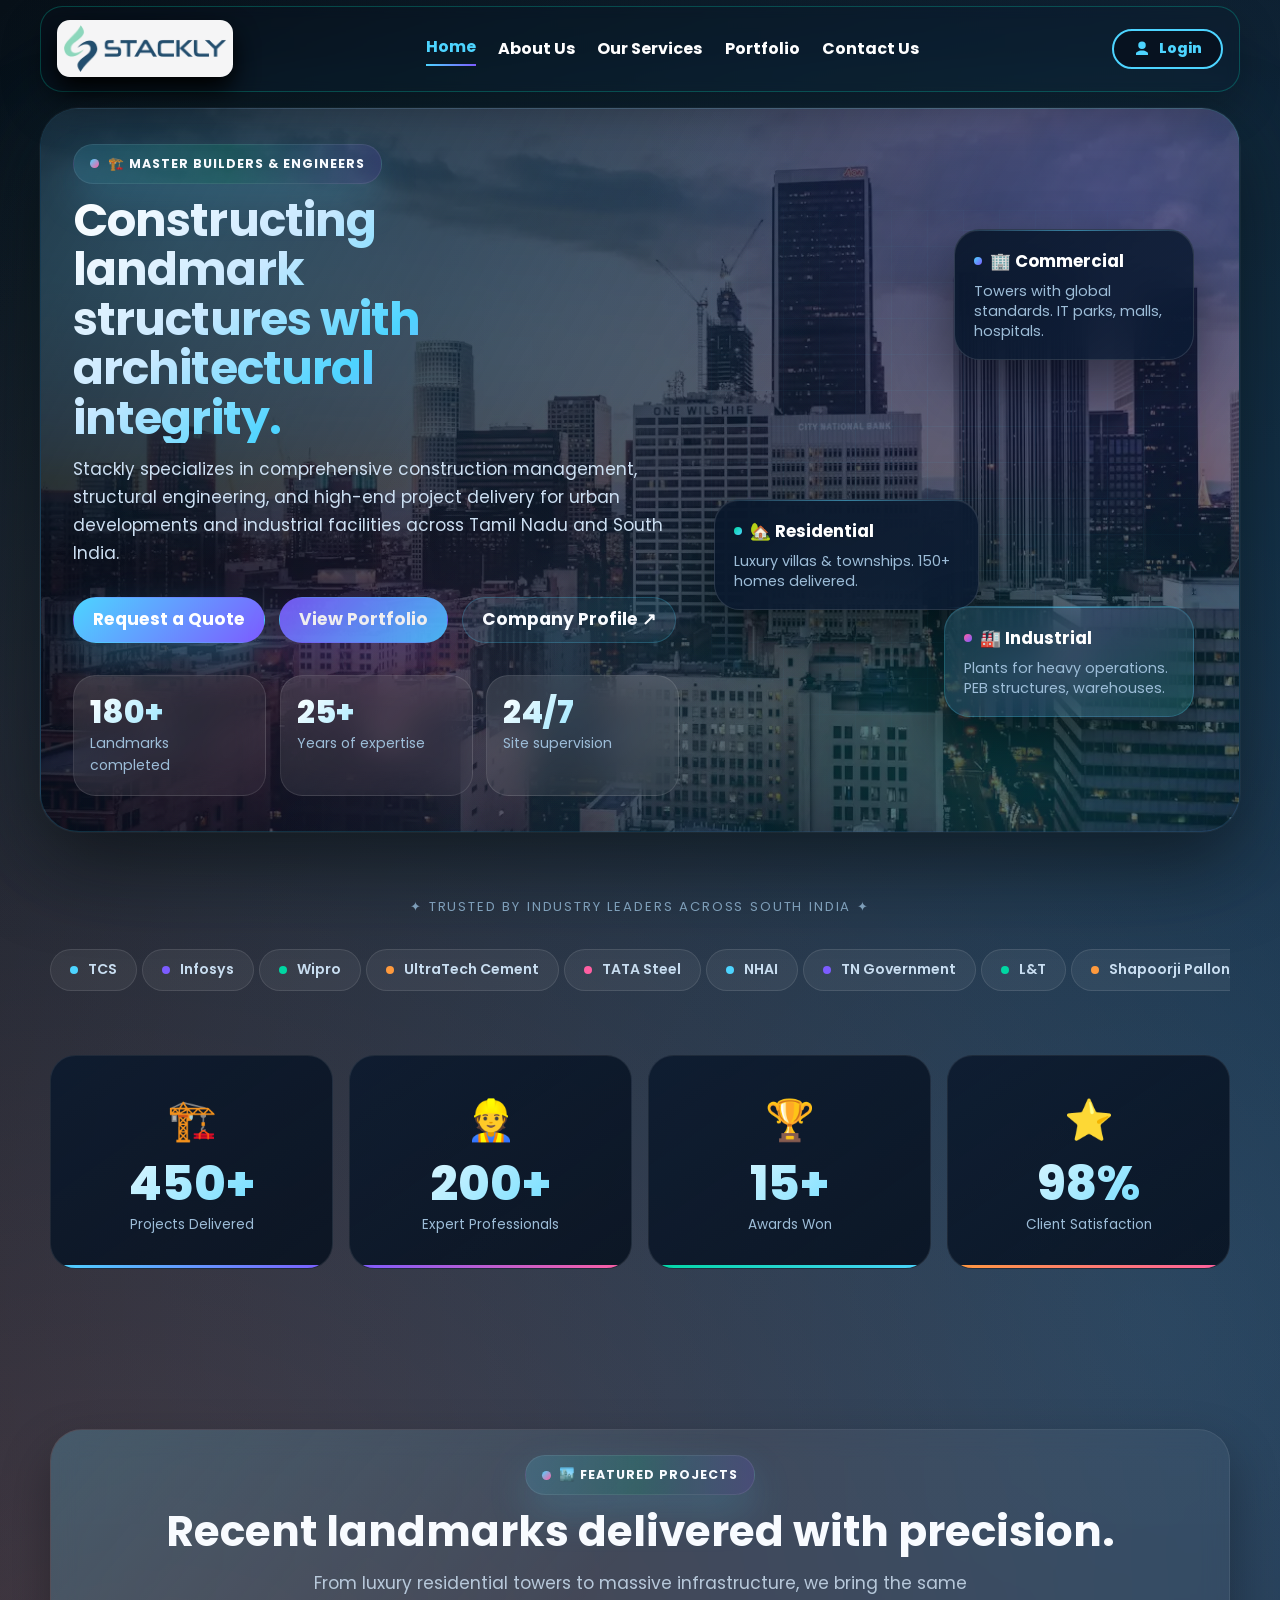
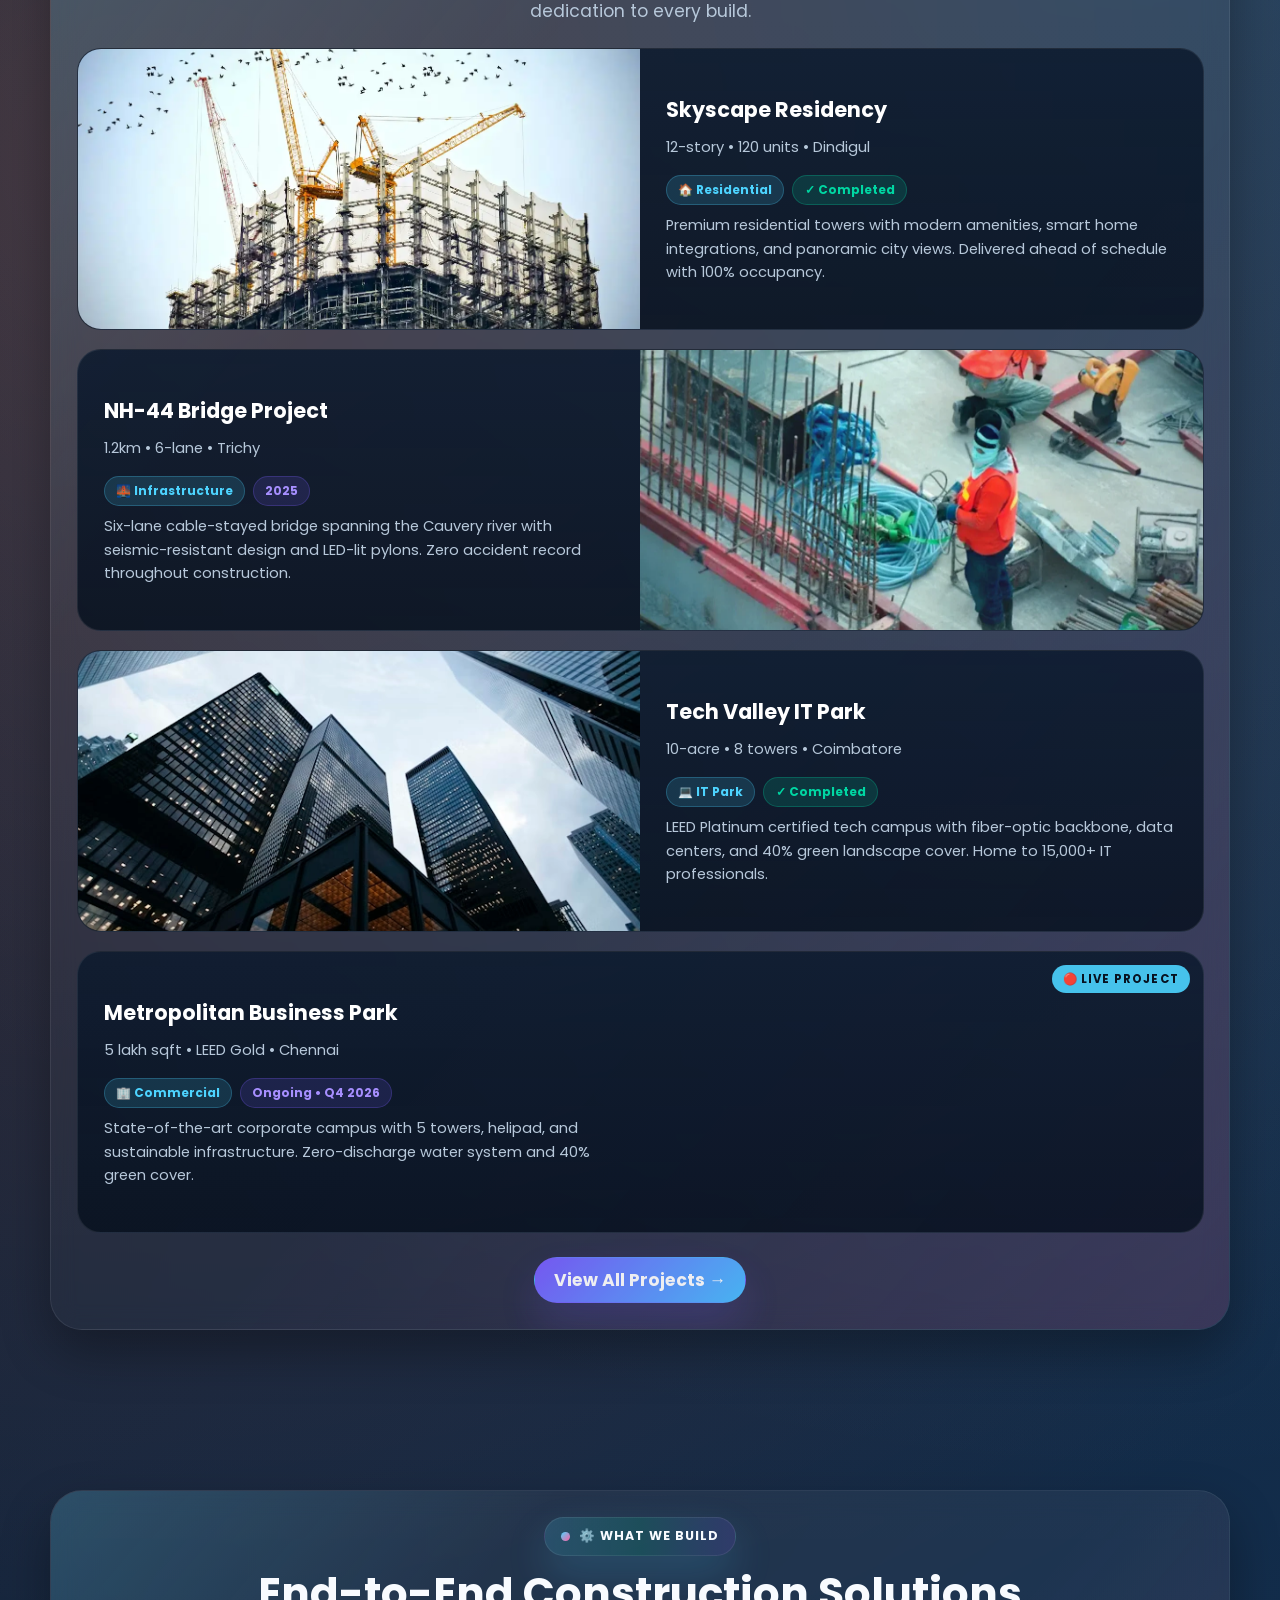
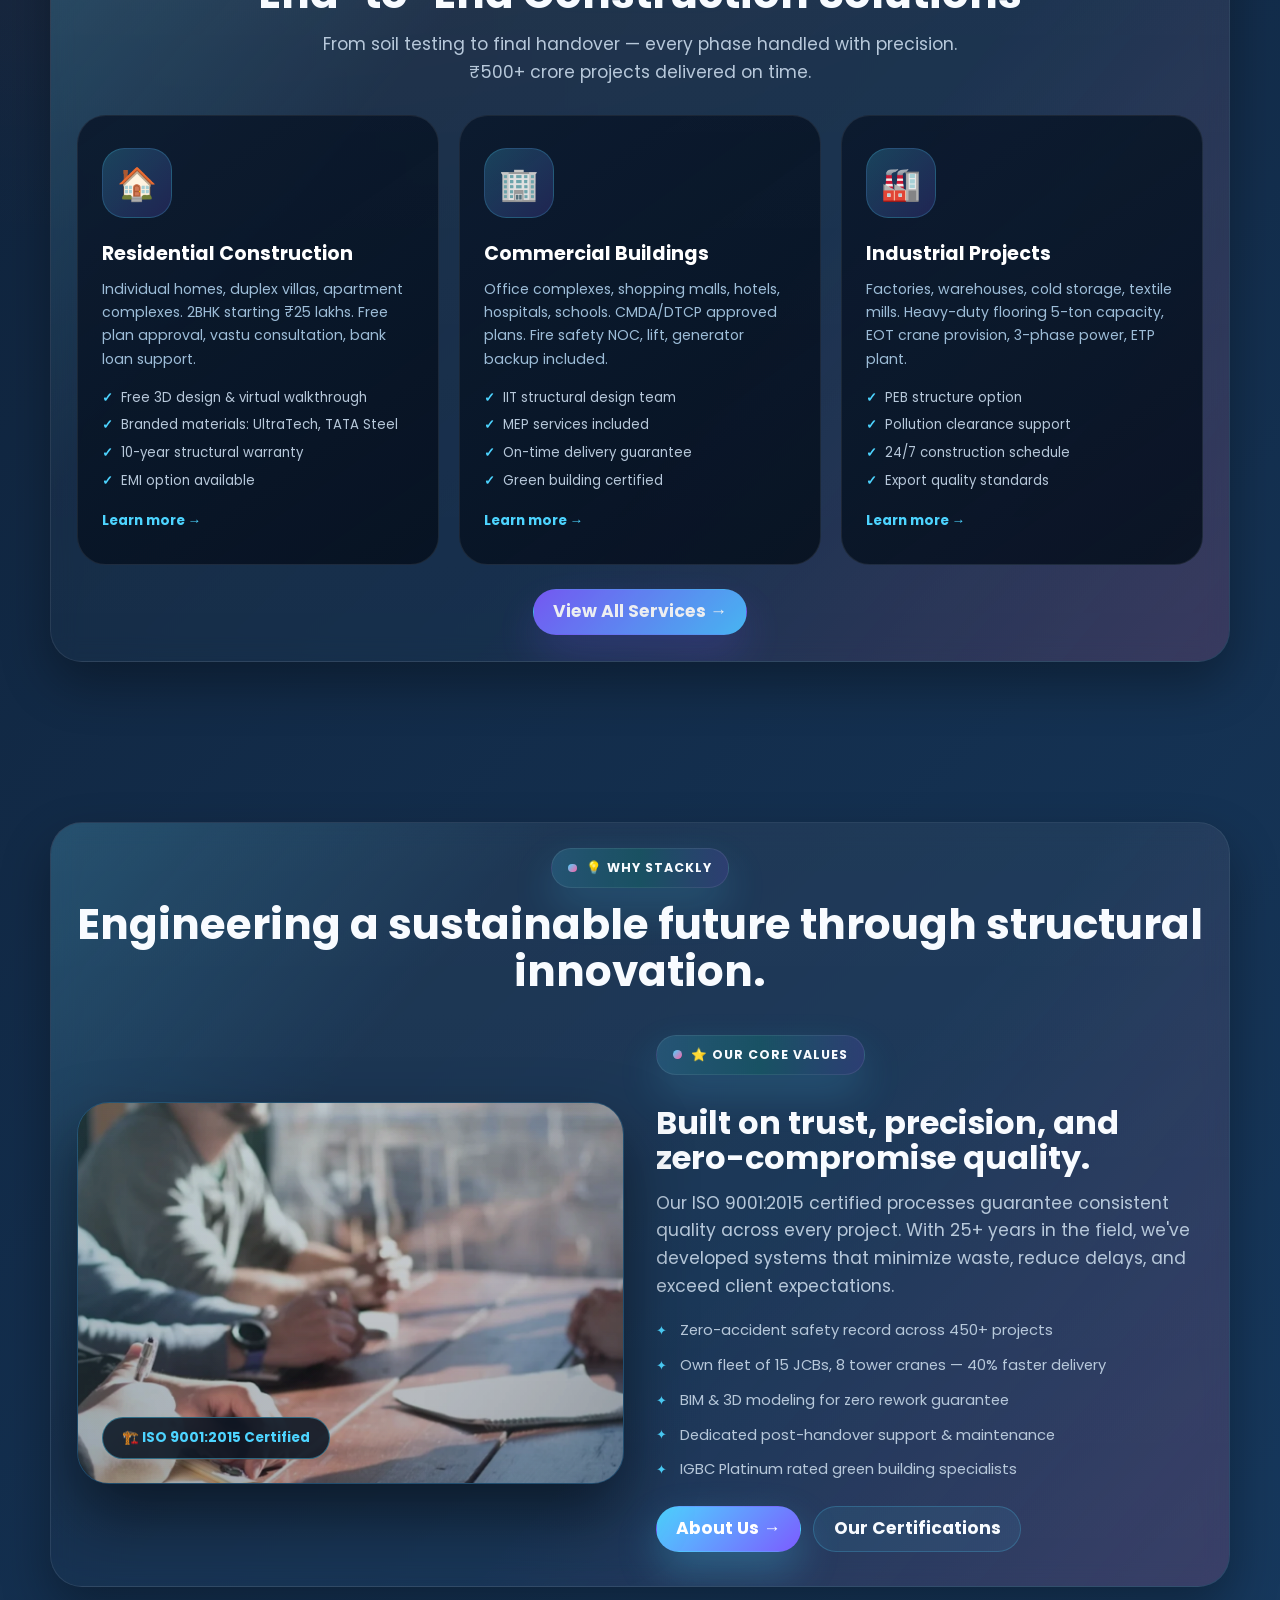
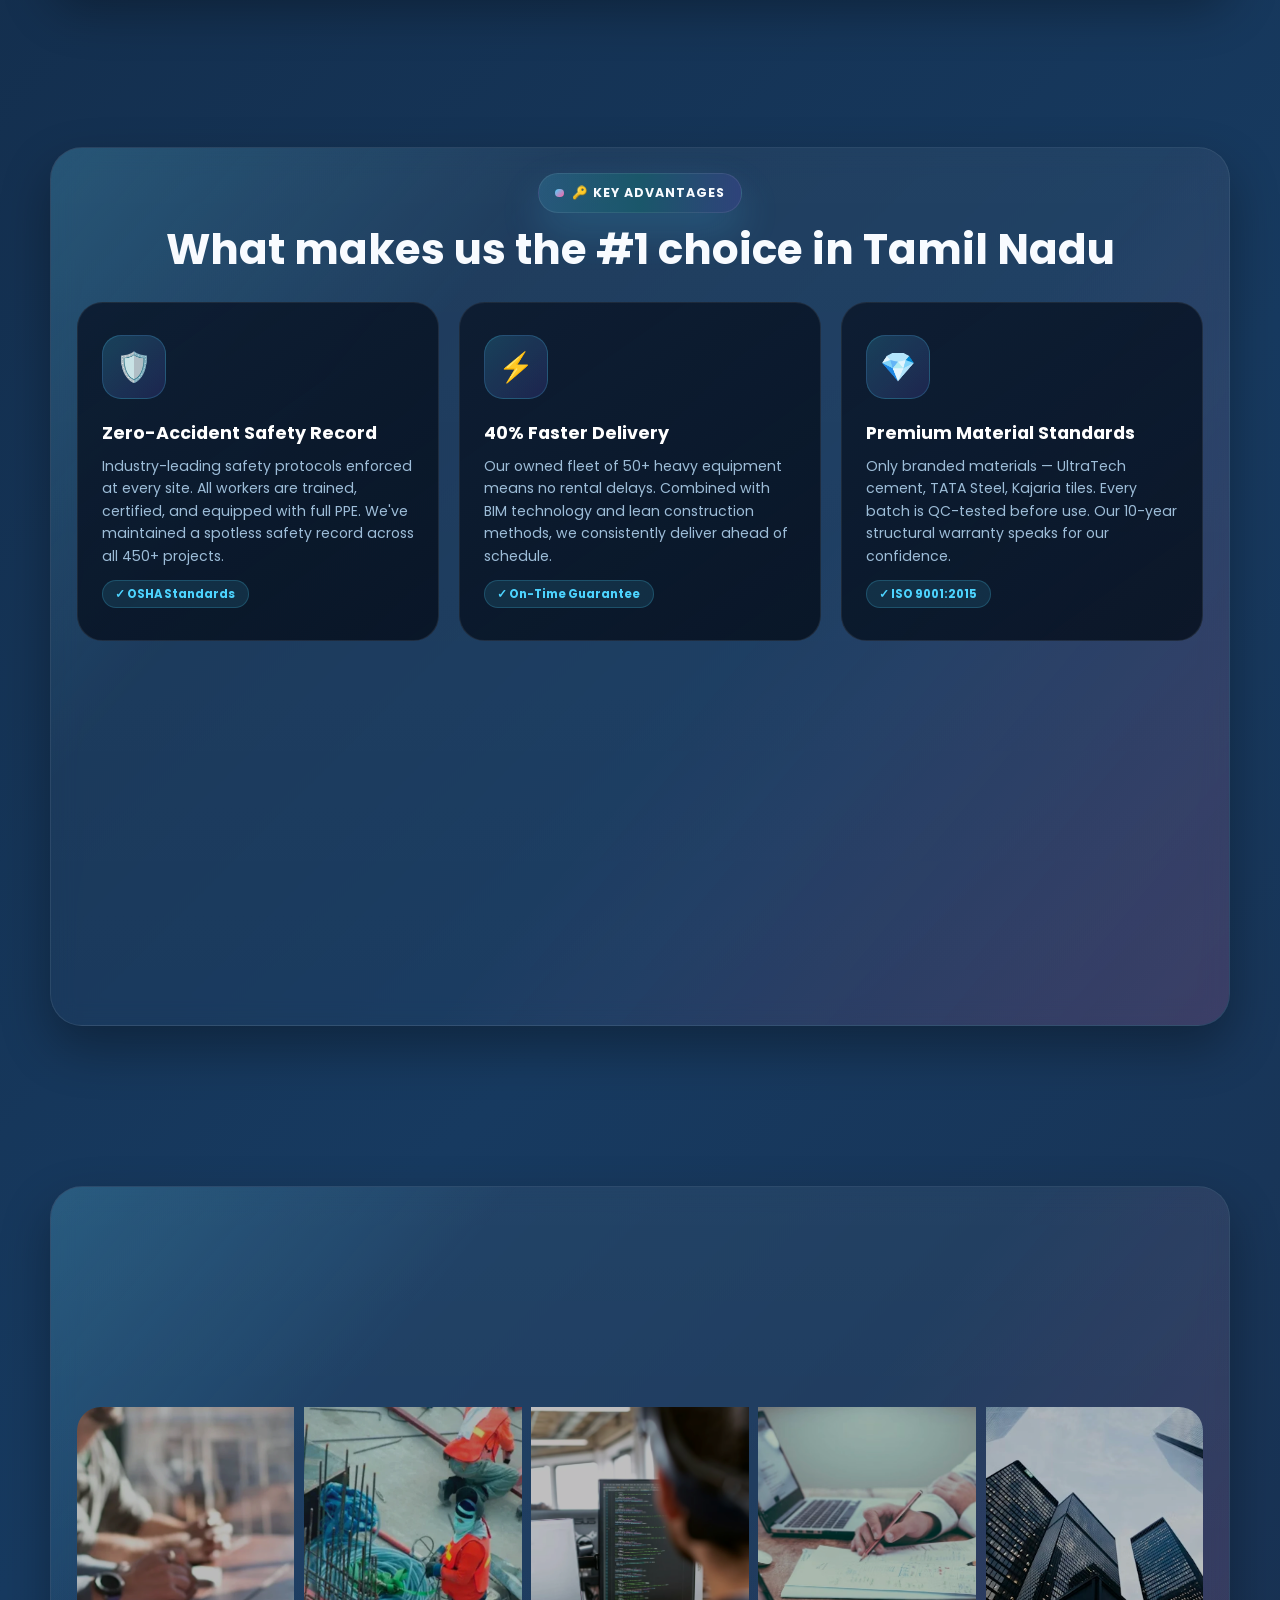
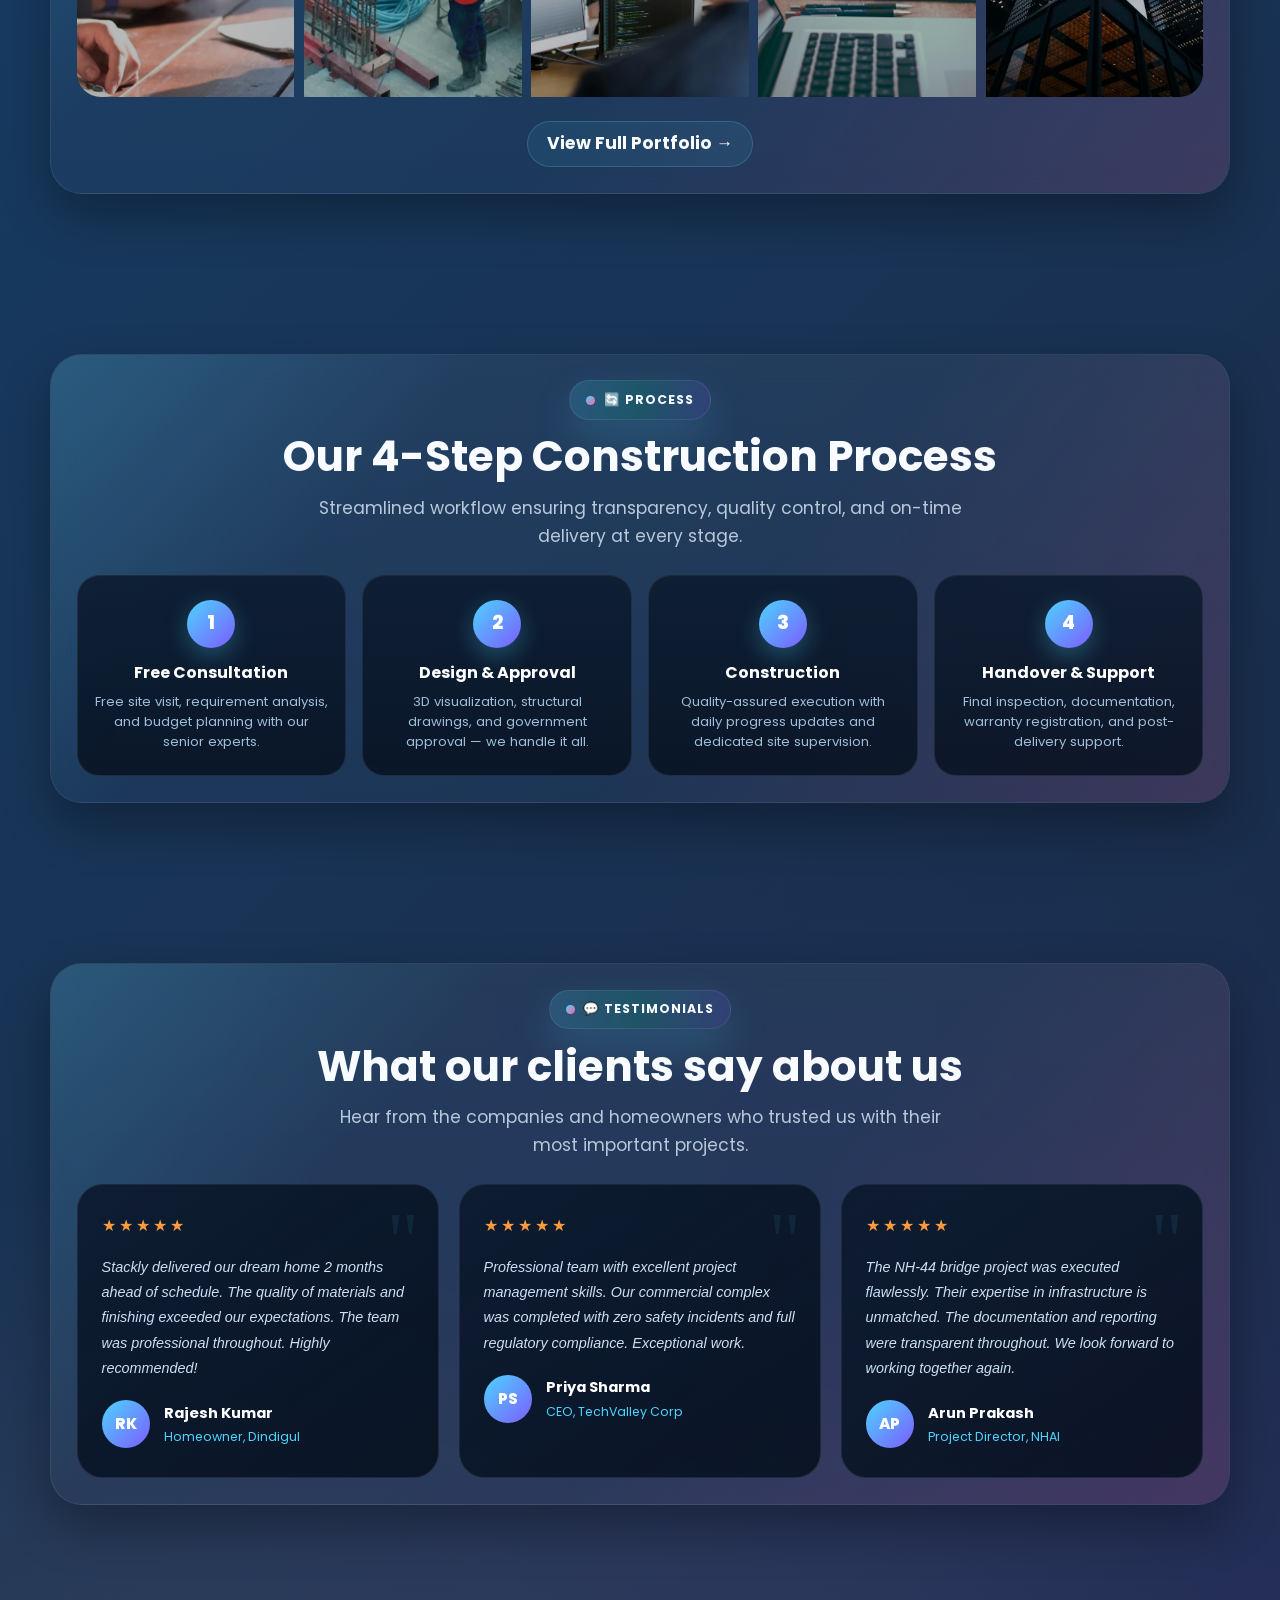
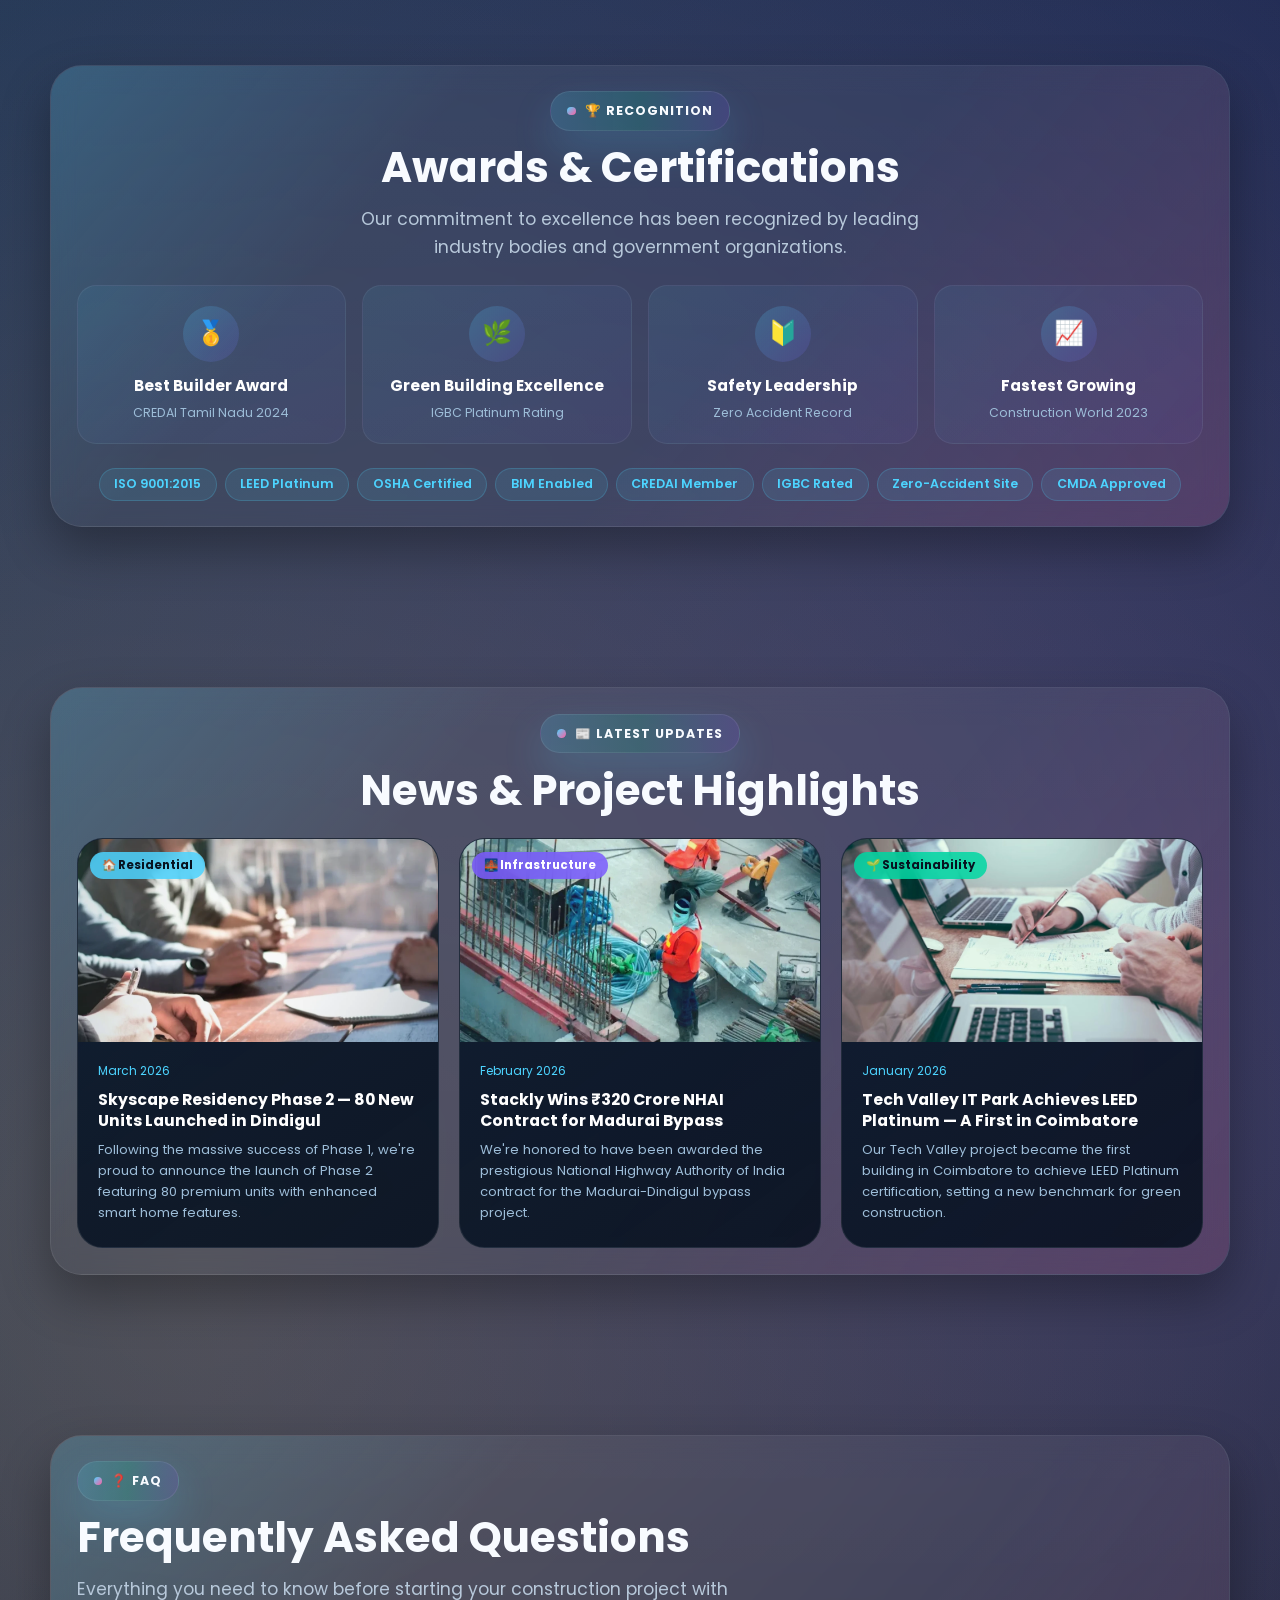
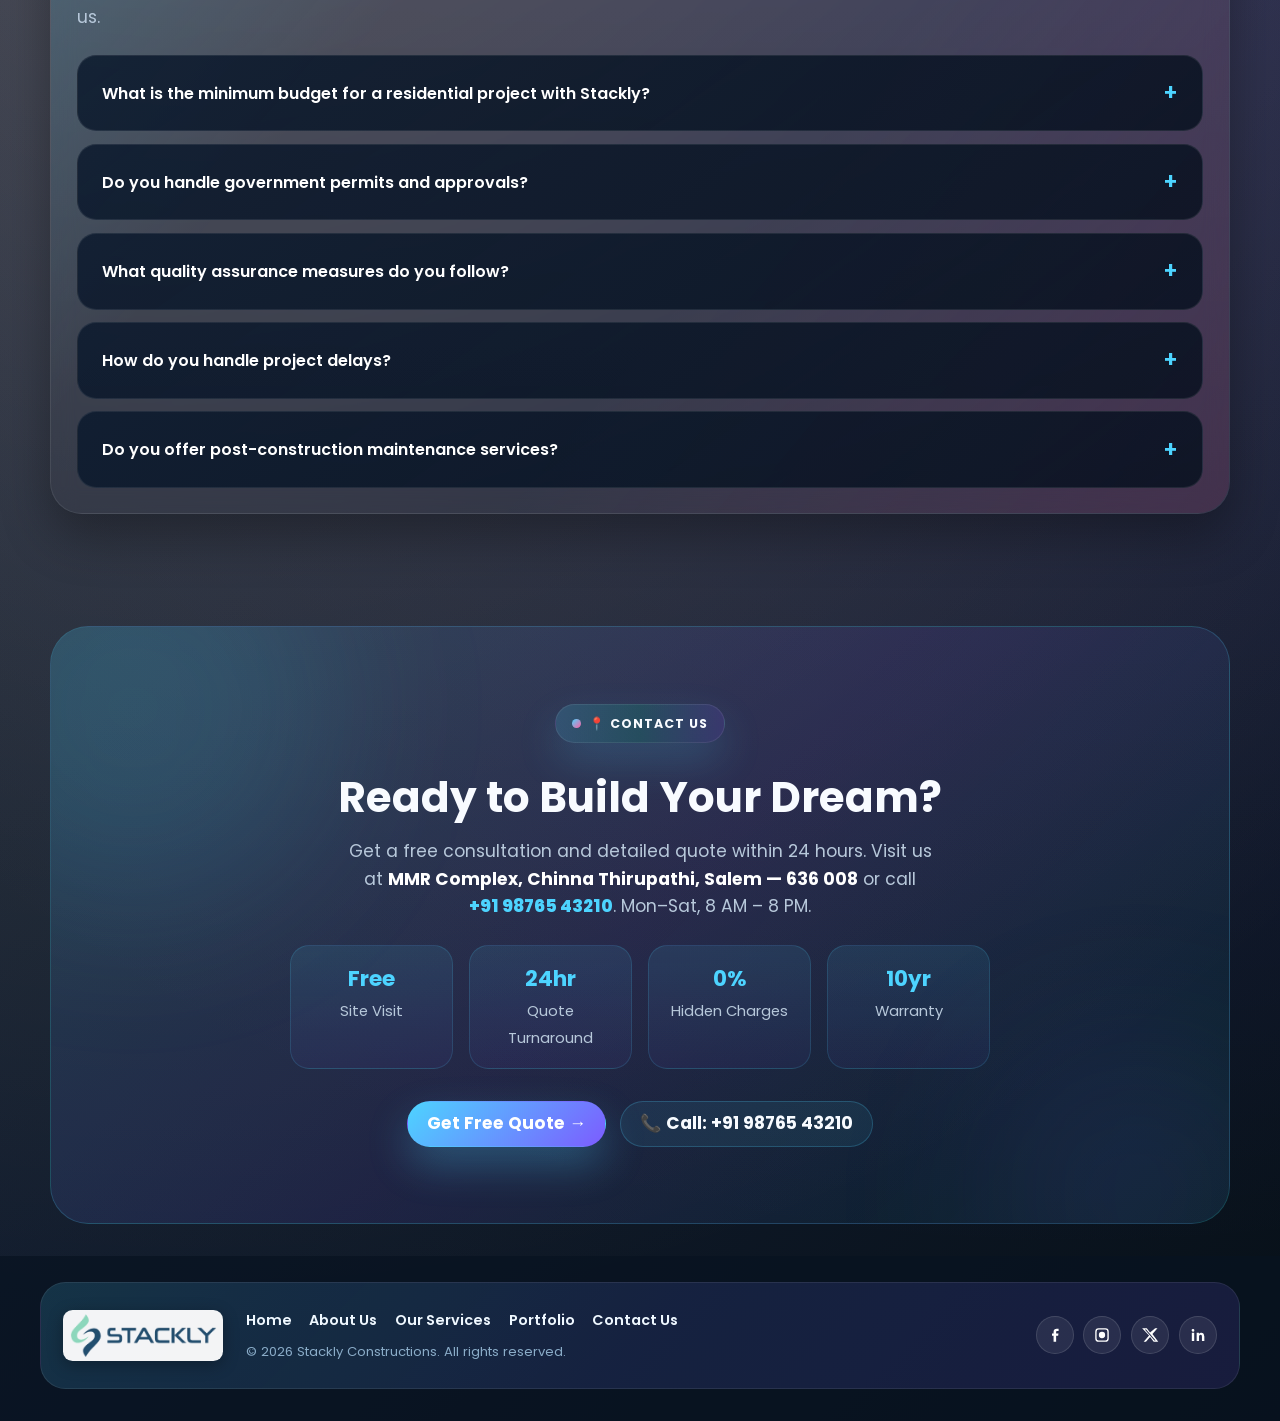
==== commit 43ef62c2: "Add files via upload" ====
--- a/index.html
+++ b/index.html
@@ -9,9 +9,376 @@
   <link rel="preconnect" href="https://fonts.googleapis.com">
   <link rel="preconnect" href="https://fonts.gstatic.com" crossorigin>
   <link href="https://fonts.googleapis.com/css2?family=Poppins:wght@300;400;500;600;700;800&display=swap" rel="stylesheet">
+  <style>
+    /* ===== HOMEPAGE EXTRA STYLES ===== */
+
+    /* Animated counter */
+    .counter-num { display: inline-block; }
+
+    /* Number ticker animation */
+    @keyframes countUp { from { opacity: 0; transform: translateY(20px); } to { opacity: 1; transform: translateY(0); } }
+
+    /* Why Choose Us - icon cards */
+    .why-grid { display: grid; grid-template-columns: repeat(3, 1fr); gap: 1.2rem; margin-top: 1.5rem; }
+    .why-card {
+      position: relative; padding: 2rem 1.5rem; border-radius: 1.6rem;
+      background: linear-gradient(145deg, rgba(12,26,46,.90), rgba(6,16,30,.85));
+      border: 1px solid rgba(255,255,255,.08); overflow: hidden;
+      transition: transform .32s cubic-bezier(.16,1,.3,1), box-shadow .32s ease, border-color .32s ease;
+      cursor: default;
+    }
+    .why-card::before {
+      content: ""; position: absolute; inset: 0;
+      background: linear-gradient(135deg, rgba(77,212,255,.10), transparent 50%);
+      opacity: 0; transition: opacity .32s ease; pointer-events: none;
+    }
+    .why-card:hover { transform: translateY(-10px) scale(1.02); box-shadow: 0 32px 64px rgba(0,0,0,.4); border-color: rgba(77,212,255,.35); }
+    .why-card:hover::before { opacity: 1; }
+    .why-card > * { position: relative; z-index: 1; }
+    .why-icon {
+      width: 64px; height: 64px; border-radius: 1.2rem; margin-bottom: 1.2rem;
+      background: linear-gradient(135deg, rgba(77,212,255,.2), rgba(124,92,255,.15));
+      border: 1px solid rgba(77,212,255,.2); display: grid; place-items: center;
+      font-size: 1.8rem; transition: transform .32s cubic-bezier(.16,1,.3,1), box-shadow .32s ease;
+    }
+    .why-card:hover .why-icon { transform: scale(1.15) rotate(-5deg); box-shadow: 0 12px 28px rgba(77,212,255,.3); }
+    .why-card h3 { font-size: 1.1rem; color: #fff; margin-bottom: .5rem; }
+    .why-card p { font-size: .88rem; color: #9dbdd8; line-height: 1.6; }
+    .why-card .why-badge {
+      display: inline-block; margin-top: .8rem; padding: .25rem .8rem;
+      border-radius: 999px; font-size: .72rem; font-weight: 700;
+      background: rgba(77,212,255,.12); border: 1px solid rgba(77,212,255,.2); color: #4dd4ff;
+    }
+
+    /* Gallery / Photo strip */
+    .gallery-strip {
+      display: grid; grid-template-columns: repeat(5, 1fr); gap: .6rem;
+      margin-top: 1.5rem; border-radius: 1.5rem; overflow: hidden;
+    }
+    .gallery-item {
+      position: relative; aspect-ratio: 3/4; overflow: hidden;
+      transition: transform .32s cubic-bezier(.16,1,.3,1);
+    }
+    .gallery-item:first-child, .gallery-item:last-child { grid-row: span 1; }
+    .gallery-item:nth-child(3) { grid-row: span 1; grid-column: span 1; }
+    .gallery-item .gallery-bg {
+      position: absolute; inset: 0; background-size: cover; background-position: center;
+      transition: transform .5s cubic-bezier(.16,1,.3,1), filter .5s ease;
+      filter: brightness(.75) saturate(1.1);
+    }
+    .gallery-item:hover .gallery-bg { transform: scale(1.1); filter: brightness(.95) saturate(1.3); }
+    .gallery-item .gallery-label {
+      position: absolute; bottom: 0; left: 0; right: 0; padding: .8rem;
+      background: linear-gradient(to top, rgba(0,0,0,.9), transparent);
+      font-size: .78rem; font-weight: 700; color: #fff; opacity: 0;
+      transition: opacity .32s ease; transform: translateY(8px);
+      transition: opacity .32s ease, transform .32s ease;
+    }
+    .gallery-item:hover .gallery-label { opacity: 1; transform: translateY(0); }
+
+    /* Gradient text highlight */
+    .grad-text {
+      background: linear-gradient(135deg, #4dd4ff, #7c5cff, #ff5fa2);
+      -webkit-background-clip: text; -webkit-text-fill-color: transparent; background-clip: text;
+    }
+
+    /* Number counter cards */
+    .big-stats-grid {
+      display: grid; grid-template-columns: repeat(4, 1fr); gap: 1rem; margin-top: 1.5rem;
+    }
+    .big-stat-card {
+      position: relative; padding: 2rem 1.2rem; border-radius: 1.6rem; text-align: center;
+      background: linear-gradient(145deg, rgba(12,26,46,.90), rgba(6,16,30,.85));
+      border: 1px solid rgba(255,255,255,.08); overflow: hidden;
+      transition: transform .32s cubic-bezier(.16,1,.3,1), box-shadow .32s ease;
+    }
+    .big-stat-card::after {
+      content: ""; position: absolute; bottom: 0; left: 0; right: 0; height: 3px;
+      border-radius: 0 0 1.6rem 1.6rem;
+    }
+    .big-stat-card:nth-child(1)::after { background: linear-gradient(90deg, #4dd4ff, #7c5cff); }
+    .big-stat-card:nth-child(2)::after { background: linear-gradient(90deg, #7c5cff, #ff5fa2); }
+    .big-stat-card:nth-child(3)::after { background: linear-gradient(90deg, #00d7a3, #4dd4ff); }
+    .big-stat-card:nth-child(4)::after { background: linear-gradient(90deg, #ff9a3d, #ff5fa2); }
+    .big-stat-card:hover { transform: translateY(-8px) scale(1.02); box-shadow: 0 28px 56px rgba(0,0,0,.4); }
+    .big-stat-card .bsc-icon { font-size: 2.5rem; margin-bottom: .5rem; }
+    .big-stat-card .bsc-num {
+      font-size: clamp(2.2rem, 4vw, 3rem); font-weight: 800; line-height: 1;
+      background: linear-gradient(135deg, #fff, #4dd4ff);
+      -webkit-background-clip: text; -webkit-text-fill-color: transparent; background-clip: text;
+    }
+    .big-stat-card .bsc-label { font-size: .85rem; color: #9dbdd8; margin-top: .4rem; }
+
+    /* Parallax section divider */
+    .section-divider {
+      width: 100%; overflow: hidden; line-height: 0; margin: -1px 0;
+    }
+    .section-divider svg { display: block; width: 100%; }
+
+    /* Feature showcase - split layout */
+    .feature-split {
+      display: grid; grid-template-columns: 1fr 1fr; gap: 2rem; align-items: center;
+    }
+    .feature-split.reverse { direction: rtl; }
+    .feature-split.reverse > * { direction: ltr; }
+    .feature-img-wrap {
+      position: relative; border-radius: 2rem; overflow: hidden;
+      border: 1px solid rgba(77,212,255,.15); box-shadow: 0 32px 64px rgba(0,0,0,.5);
+    }
+    .feature-img-wrap .feature-img-bg {
+      min-height: 380px; background-size: cover; background-position: center;
+      transition: transform .8s cubic-bezier(.16,1,.3,1);
+    }
+    .feature-split:hover .feature-img-bg { transform: scale(1.04); }
+    .feature-img-wrap::before {
+      content: ""; position: absolute; inset: 0; z-index: 1;
+      background: linear-gradient(135deg, rgba(77,212,255,.08), transparent 60%);
+    }
+    .feature-img-badge {
+      position: absolute; bottom: 1.5rem; left: 1.5rem; z-index: 2;
+      padding: .6rem 1.2rem; border-radius: 999px; font-size: .85rem; font-weight: 700;
+      background: rgba(7,18,32,.85); border: 1px solid rgba(77,212,255,.4);
+      color: #4dd4ff; backdrop-filter: blur(12px);
+    }
+    .feature-content { padding: .5rem 0; }
+    .feature-list { list-style: none; padding: 0; margin: 1.2rem 0; display: grid; gap: .7rem; }
+    .feature-list li {
+      display: flex; align-items: flex-start; gap: .8rem; font-size: .92rem; color: #b7c8da;
+    }
+    .feature-list li::before {
+      content: "✦"; color: #4dd4ff; flex-shrink: 0; margin-top: .1rem; font-size: .8rem;
+    }
+
+    /* Video showcase */
+    .video-showcase {
+      position: relative; border-radius: 2rem; overflow: hidden;
+      border: 1px solid rgba(77,212,255,.18); box-shadow: 0 32px 72px rgba(0,0,0,.5);
+      min-height: 420px; display: grid; place-items: center;
+      background: linear-gradient(135deg, rgba(7,18,32,.9), rgba(13,31,52,.8));
+    }
+    .video-showcase-content { text-align: center; z-index: 2; position: relative; padding: 2rem; }
+    .video-play-btn {
+      width: 80px; height: 80px; border-radius: 50%; margin: 0 auto 1.5rem;
+      background: linear-gradient(135deg, #4dd4ff, #7c5cff);
+      display: grid; place-items: center; cursor: pointer;
+      box-shadow: 0 16px 40px rgba(77,212,255,.4);
+      transition: transform .32s cubic-bezier(.16,1,.3,1), box-shadow .32s ease;
+      animation: pulsePlay 2.5s ease-in-out infinite;
+    }
+    .video-play-btn:hover { transform: scale(1.12); box-shadow: 0 24px 56px rgba(77,212,255,.5); }
+    @keyframes pulsePlay {
+      0%, 100% { box-shadow: 0 16px 40px rgba(77,212,255,.4), 0 0 0 0 rgba(77,212,255,.4); }
+      50% { box-shadow: 0 16px 40px rgba(77,212,255,.4), 0 0 0 16px rgba(77,212,255,0); }
+    }
+    .video-play-btn svg { width: 28px; height: 28px; fill: #fff; margin-left: 4px; }
+
+    /* Testimonial enhanced */
+    .testimonial-enhanced {
+      display: grid; grid-template-columns: repeat(3, 1fr); gap: 1.2rem; margin-top: 1.5rem;
+    }
+    .testi-card {
+      position: relative; padding: 1.8rem 1.5rem; border-radius: 1.6rem;
+      background: linear-gradient(145deg, rgba(12,26,46,.92), rgba(6,16,30,.88));
+      border: 1px solid rgba(255,255,255,.08); overflow: hidden;
+      transition: transform .32s cubic-bezier(.16,1,.3,1), box-shadow .32s ease;
+    }
+    .testi-card:hover { transform: translateY(-8px) scale(1.01); box-shadow: 0 32px 64px rgba(0,0,0,.4); border-color: rgba(77,212,255,.2); }
+    .testi-quote {
+      position: absolute; top: 1rem; right: 1.2rem; font-size: 5rem; line-height: 1;
+      color: rgba(77,212,255,.08); font-family: Georgia, serif; pointer-events: none;
+    }
+    .testi-stars { display: flex; gap: .2rem; margin-bottom: 1rem; }
+    .testi-star { color: #ff9a3d; font-size: 1rem; }
+    .testi-text { font-size: .9rem; color: #ccdff2; line-height: 1.75; font-style: italic; margin-bottom: 1.2rem; }
+    .testi-author { display: flex; align-items: center; gap: .9rem; }
+    .testi-avatar {
+      width: 48px; height: 48px; border-radius: 50%; flex-shrink: 0;
+      background: linear-gradient(135deg, #4dd4ff, #7c5cff);
+      display: grid; place-items: center; font-weight: 800; font-size: .95rem; color: #fff;
+    }
+    .testi-name { font-size: .92rem; font-weight: 700; color: #fff; }
+    .testi-role { font-size: .78rem; color: #4dd4ff; margin-top: .1rem; }
+
+    /* Scroll reveal base states */
+    [data-sr] { opacity: 0; transition: opacity .7s cubic-bezier(.16,1,.3,1), transform .7s cubic-bezier(.16,1,.3,1); }
+    [data-sr="up"] { transform: translateY(40px); }
+    [data-sr="left"] { transform: translateX(-40px); }
+    [data-sr="right"] { transform: translateX(40px); }
+    [data-sr="scale"] { transform: scale(.88); }
+    [data-sr].sr-visible { opacity: 1; transform: none; }
+
+    /* Mobile responsive for new sections */
+    @media (max-width: 960px) {
+      .why-grid { grid-template-columns: 1fr; }
+      .big-stats-grid { grid-template-columns: repeat(2, 1fr); }
+      .gallery-strip { grid-template-columns: repeat(2, 1fr); }
+      .gallery-strip .gallery-item:last-child { display: none; }
+      .feature-split, .feature-split.reverse { grid-template-columns: 1fr; direction: ltr; }
+      .feature-img-wrap .feature-img-bg { min-height: 260px; }
+      .testimonial-enhanced { grid-template-columns: 1fr; }
+    }
+    @media (max-width: 480px) {
+      .big-stats-grid { grid-template-columns: repeat(2, 1fr); }
+      .gallery-strip { grid-template-columns: repeat(2, 1fr); }
+      .why-grid { grid-template-columns: 1fr; }
+      .testimonial-enhanced { grid-template-columns: 1fr; }
+    }
+
+    /* Glowing orb decorations */
+    .orb-decoration {
+      position: absolute; border-radius: 50%; filter: blur(60px);
+      pointer-events: none; z-index: 0;
+    }
+
+    /* Scroll progress indicator */
+    #scrollProgress {
+      position: fixed; top: 0; left: 0; height: 3px; z-index: 9999;
+      background: linear-gradient(90deg, #4dd4ff, #7c5cff, #ff5fa2);
+      width: 0%; transition: width .1s linear;
+    }
+
+    /* Back to top button */
+    #backToTop {
+      position: fixed; bottom: 2rem; right: 1.5rem; z-index: 5000;
+      width: 48px; height: 48px; border-radius: 50%;
+      background: linear-gradient(135deg, #4dd4ff, #7c5cff);
+      border: none; color: #fff; font-size: 1.2rem; cursor: pointer;
+      box-shadow: 0 8px 24px rgba(77,212,255,.4);
+      opacity: 0; transform: translateY(20px);
+      transition: opacity .3s ease, transform .3s ease;
+      display: grid; place-items: center;
+    }
+    #backToTop.show { opacity: 1; transform: translateY(0); }
+    #backToTop:hover { transform: translateY(-4px); box-shadow: 0 14px 32px rgba(77,212,255,.5); }
+
+    /* Section number badges */
+    .sec-eyebrow {
+      display: flex; align-items: center; gap: .8rem; margin-bottom: 1rem;
+    }
+    .sec-num {
+      width: 32px; height: 32px; border-radius: 50%;
+      background: linear-gradient(135deg, #4dd4ff, #7c5cff);
+      display: grid; place-items: center; font-size: .75rem; font-weight: 800; color: #fff;
+      flex-shrink: 0;
+    }
+
+    /* Horizontal scroll tabs */
+    .tab-nav {
+      display: flex; gap: .6rem; flex-wrap: wrap; margin-bottom: 1.5rem;
+    }
+    .tab-btn {
+      padding: .5rem 1.2rem; border-radius: 999px; border: 1px solid rgba(255,255,255,.12);
+      background: rgba(255,255,255,.04); color: #9dbdd8; font-size: .85rem; font-weight: 600;
+      cursor: pointer; transition: all .24s ease;
+    }
+    .tab-btn.active, .tab-btn:hover {
+      background: linear-gradient(135deg, rgba(77,212,255,.2), rgba(124,92,255,.15));
+      border-color: rgba(77,212,255,.4); color: #4dd4ff;
+    }
+
+    /* Service cards enhanced */
+    .service-card-v2 {
+      position: relative; padding: 2rem 1.5rem; border-radius: 1.8rem;
+      background: linear-gradient(145deg, rgba(12,26,46,.92), rgba(6,16,30,.88));
+      border: 1px solid rgba(255,255,255,.08); overflow: hidden;
+      transition: transform .32s cubic-bezier(.16,1,.3,1), box-shadow .32s ease, border-color .32s ease;
+      display: flex; flex-direction: column;
+    }
+    .service-card-v2::before {
+      content: ""; position: absolute; inset: 0;
+      background: linear-gradient(140deg, rgba(77,212,255,.12), transparent 40%);
+      opacity: 0; transition: opacity .32s ease; pointer-events: none;
+    }
+    .service-card-v2:hover {
+      transform: translateY(-12px) scale(1.01); box-shadow: 0 36px 72px rgba(0,0,0,.4);
+      border-color: rgba(77,212,255,.35);
+    }
+    .service-card-v2:hover::before { opacity: 1; }
+    .service-card-v2 > * { position: relative; z-index: 1; }
+    .scv2-icon {
+      width: 70px; height: 70px; border-radius: 1.4rem; margin-bottom: 1.3rem;
+      background: linear-gradient(135deg, rgba(77,212,255,.22), rgba(124,92,255,.18));
+      border: 1px solid rgba(77,212,255,.2); display: grid; place-items: center; font-size: 2rem;
+      transition: transform .32s cubic-bezier(.16,1,.3,1), box-shadow .32s ease;
+    }
+    .service-card-v2:hover .scv2-icon { transform: scale(1.12) rotate(-8deg); box-shadow: 0 14px 32px rgba(77,212,255,.3); }
+    .scv2-title { font-size: 1.2rem; font-weight: 700; color: #fff; margin-bottom: .5rem; }
+    .scv2-desc { font-size: .88rem; color: #9dbdd8; line-height: 1.65; margin-bottom: 1rem; flex: 1; }
+    .scv2-list { list-style: none; padding: 0; display: grid; gap: .4rem; }
+    .scv2-list li { font-size: .83rem; color: #b7c8da; display: flex; align-items: center; gap: .5rem; }
+    .scv2-list li::before { content: "✓"; color: #4dd4ff; font-weight: 700; }
+    .scv2-link {
+      margin-top: 1.2rem; display: inline-flex; align-items: center; gap: .4rem;
+      font-size: .85rem; font-weight: 700; color: #4dd4ff;
+      transition: gap .2s ease, color .2s ease;
+    }
+    .service-card-v2:hover .scv2-link { gap: .7rem; color: #7c5cff; }
+
+    /* Partners / Clients enhanced marquee */
+    .partner-pill {
+      display: inline-flex; align-items: center; gap: .6rem; padding: .55rem 1.2rem;
+      border-radius: 999px; background: rgba(255,255,255,.06);
+      border: 1px solid rgba(255,255,255,.1); font-size: .88rem; font-weight: 600;
+      color: #c8ddf0; white-space: nowrap;
+    }
+    .partner-pill-dot { width: 8px; height: 8px; border-radius: 50%; flex-shrink: 0; }
+
+    /* CTA enhanced */
+    .cta-enhanced {
+      position: relative; overflow: hidden; text-align: center; padding: clamp(3rem,6vw,5rem) clamp(1.5rem,4vw,3rem);
+      border-radius: 2.4rem;
+      background: linear-gradient(135deg, rgba(77,212,255,.12), rgba(124,92,255,.12), rgba(0,215,163,.08));
+      border: 1px solid rgba(77,212,255,.2);
+    }
+    .cta-orb {
+      position: absolute; border-radius: 50%; filter: blur(80px); pointer-events: none;
+    }
+    .cta-orb-1 { width: 400px; height: 400px; background: rgba(77,212,255,.12); top: -20%; left: -10%; }
+    .cta-orb-2 { width: 300px; height: 300px; background: rgba(124,92,255,.10); bottom: -20%; right: -5%; }
+
+    /* Blog / news teaser cards */
+    .news-grid { display: grid; grid-template-columns: repeat(3, 1fr); gap: 1.2rem; margin-top: 1.5rem; }
+    .news-card {
+      border-radius: 1.6rem; overflow: hidden;
+      background: linear-gradient(145deg, rgba(12,26,46,.92), rgba(6,16,30,.88));
+      border: 1px solid rgba(255,255,255,.08);
+      transition: transform .32s cubic-bezier(.16,1,.3,1), box-shadow .32s ease;
+    }
+    .news-card:hover { transform: translateY(-8px) scale(1.01); box-shadow: 0 32px 64px rgba(0,0,0,.4); border-color: rgba(77,212,255,.25); }
+    .news-img {
+      width: 100%; aspect-ratio: 16/9; object-fit: cover; display: block;
+      background: linear-gradient(135deg, rgba(12,26,50,.9), rgba(77,212,255,.1));
+      min-height: 160px; position: relative; overflow: hidden;
+    }
+    .news-img-inner {
+      width: 100%; height: 100%; background-size: cover; background-position: center;
+      transition: transform .5s cubic-bezier(.16,1,.3,1);
+    }
+    .news-card:hover .news-img-inner { transform: scale(1.06); }
+    .news-cat {
+      position: absolute; top: .8rem; left: .8rem;
+      padding: .25rem .75rem; border-radius: 999px; font-size: .72rem; font-weight: 700;
+      backdrop-filter: blur(8px);
+    }
+    .news-body { padding: 1.2rem 1.3rem 1.5rem; }
+    .news-date { font-size: .75rem; color: #4dd4ff; margin-bottom: .5rem; }
+    .news-title { font-size: .98rem; font-weight: 700; color: #fff; line-height: 1.35; margin-bottom: .5rem; }
+    .news-excerpt { font-size: .82rem; color: #9dbdd8; line-height: 1.6; }
+    @media (max-width: 960px) { .news-grid { grid-template-columns: 1fr; } }
+
+    /* Live counter animation */
+    .animated-counter { transition: all .3s ease; }
+  </style>
 </head>
 <body>
 
+  <!-- Scroll progress bar -->
+  <div id="scrollProgress"></div>
+
+  <!-- Back to top button -->
+  <button id="backToTop" aria-label="Back to top">&#8679;</button>
+
+  <!-- Loader -->
   <div class="loader" id="loader">
     <div class="loader-box">
       <div class="loader-ring" aria-hidden="true"></div>
@@ -19,6 +386,40 @@
     </div>
   </div>
 
+  <!-- Login Modal -->
+  <div class="modal-backdrop" id="loginBackdrop" role="dialog" aria-modal="true" aria-labelledby="loginTitle">
+    <div class="modal" id="loginModal">
+      <button class="modal-close" id="modalClose" aria-label="Close login">&times;</button>
+      <div class="modal-logo" aria-hidden="true">
+        <svg viewBox="0 0 24 24"><path d="M12 2a5 5 0 1 1 0 10A5 5 0 0 1 12 2zm0 12c5.33 0 8 2.67 8 4v2H4v-2c0-1.33 2.67-4 8-4z"/></svg>
+      </div>
+      <h2 id="loginTitle">Welcome back</h2>
+      <p class="modal-sub">Sign in to your Stackly account</p>
+      <form class="login-form" id="loginForm" novalidate>
+        <div class="login-field">
+          <label for="loginEmail">Email address</label>
+          <input type="email" id="loginEmail" name="loginEmail" placeholder="official@company.com" autocomplete="email" />
+          <span class="field-error" id="emailErr">Please enter a valid email address.</span>
+        </div>
+        <div class="login-field">
+          <label for="loginPassword">Password</label>
+          <input type="password" id="loginPassword" name="loginPassword" placeholder="Enter your password" autocomplete="current-password" />
+          <span class="field-error" id="passErr">Password must be at least 6 characters.</span>
+        </div>
+        <div class="login-form-footer">
+          <label style="display:flex;align-items:center;gap:.4rem;font-size:.83rem;color:#8aacc8;cursor:pointer">
+            <input type="checkbox" id="rememberMe" style="width:auto;min-height:auto;accent-color:#4dd4ff" />
+            Remember me
+          </label>
+          <a href="404.html">Forgot password?</a>
+        </div>
+        <button class="btn-login-submit" type="submit" id="loginSubmitBtn">Sign In</button>
+        <p class="login-divider">Don't have an account? <a href="index.html#cta-section" style="color:#4dd4ff;font-weight:700;">Contact us</a></p>
+      </form>
+    </div>
+  </div>
+
+  <!-- Header -->
   <header class="header">
     <div class="nav-wrap nav-wrap--video">
       <video class="nav-video" id="navVideo" autoplay muted loop playsinline aria-hidden="true" onerror="this.style.display='none'">
@@ -30,17 +431,17 @@
           <img src="./assets/logo-placeholder.webp" alt="Stackly logo" width="346" height="100" loading="eager" decoding="async" />
         </a>
         <div class="nav-links" id="navLinks">
-          <a href="index.html" data-page="home">Home</a>
-          <a href="about.html" data-page="about">About Us</a>
-          <a href="services.html" data-page="services">Our Services</a>
-          <a href="projects.html" data-page="projects">Portfolio</a>
-          <a href="contact.html" data-page="contact">Contact Us</a>
+          <a href="index.html" class="active">Home</a>
+          <a href="404.html">About Us</a>
+          <a href="404.html">Our Services</a>
+          <a href="404.html">Portfolio</a>
+          <a href="404.html">Contact Us</a>
         </div>
         <div class="nav-right">
-          <a class="btn-login" href="login.html" aria-label="Login to your account">
+          <button class="btn-login" id="openLoginBtn" type="button" aria-label="Login to your account">
             <svg viewBox="0 0 24 24" aria-hidden="true"><path d="M12 2a5 5 0 1 1 0 10 5 5 0 0 1 0-10zm0 12c5.33 0 8 2.67 8 4v2H4v-2c0-1.33 2.67-4 8-4z"/></svg>
             <span>Login</span>
-          </a>
+          </button>
           <button class="menu-btn" id="menuBtn" type="button" aria-label="Open menu" aria-expanded="false">&#9776;</button>
         </div>
       </nav>
@@ -48,7 +449,8 @@
   </header>
 
   <main id="home">
-    <!-- HERO SECTION -->
+
+    <!-- ===== HERO SECTION ===== -->
     <section class="hero">
       <div class="hero-shell">
         <div class="hero-particles" aria-hidden="true">
@@ -57,31 +459,37 @@
         </div>
         <div class="hero-grid">
           <div>
-            <span class="badge" data-reveal="up" data-delay="1">Master Builders &amp; Engineers</span>
+            <span class="badge" data-reveal="up" data-delay="1">🏗️ Master Builders &amp; Engineers</span>
             <h1 data-reveal="up" data-delay="2">Constructing landmark structures with architectural integrity.</h1>
             <p data-reveal="up" data-delay="3">Stackly specializes in comprehensive construction management, structural engineering, and high-end project delivery for urban developments and industrial facilities across Tamil Nadu and South India.</p>
             <div class="hero-actions" data-reveal="up" data-delay="4">
-              <a class="btn btn-primary" href="contact.html">Request a Quote</a>
-              <a class="btn btn-secondary" href="projects.html">View Portfolio</a>
-              <a class="btn btn-ghost" href="404.html">Company Profile</a>
+              <a class="btn btn-primary" href="404.html">Request a Quote</a>
+              <a class="btn btn-secondary" href="404.html">View Portfolio</a>
+              <a class="btn btn-ghost" href="404.html">Company Profile ↗</a>
             </div>
             <div class="hero-stats">
-              <article class="hero-stat" data-reveal="up" data-delay="4"><strong>180+</strong><span>Landmarks completed</span></article>
-              <article class="hero-stat" data-reveal="up" data-delay="5"><strong>25+</strong><span>Years of expertise</span></article>
-              <article class="hero-stat" data-reveal="up" data-delay="6"><strong>24/7</strong><span>Site supervision</span></article>
+              <article class="hero-stat" data-reveal="up" data-delay="4">
+                <strong class="animated-counter" data-target="180">0</strong><span>Landmarks completed</span>
+              </article>
+              <article class="hero-stat" data-reveal="up" data-delay="5">
+                <strong class="animated-counter" data-target="25">0</strong><span>Years of expertise</span>
+              </article>
+              <article class="hero-stat" data-reveal="up" data-delay="6">
+                <strong>24/7</strong><span>Site supervision</span>
+              </article>
             </div>
           </div>
           <div class="hero-visual" aria-hidden="true">
             <article class="float-card float-card--top" data-reveal="right" data-delay="3">
-              <h3>Commercial</h3>
+              <h3>🏢 Commercial</h3>
               <p>Towers with global standards. IT parks, malls, hospitals.</p>
             </article>
             <article class="float-card float-card--middle" data-reveal="left" data-delay="4">
-              <h3>Residential</h3>
+              <h3>🏡 Residential</h3>
               <p>Luxury villas &amp; townships. 150+ homes delivered.</p>
             </article>
             <article class="float-card float-card--bottom" data-reveal="right" data-delay="5">
-              <h3>Industrial</h3>
+              <h3>🏭 Industrial</h3>
               <p>Plants for heavy operations. PEB structures, warehouses.</p>
             </article>
           </div>
@@ -89,265 +497,394 @@
       </div>
     </section>
 
-    <!-- CLIENTS MARQUEE -->
+    <!-- ===== MARQUEE - CLIENTS ===== -->
     <section class="section" style="padding:1.5rem 0">
       <div class="container">
-        <p style="text-align:center;color:#8aacc8;font-size:.85rem;margin-bottom:1rem;letter-spacing:.1em;text-transform:uppercase">Trusted by Industry Leaders</p>
+        <p style="text-align:center;color:#8aacc8;font-size:.82rem;margin-bottom:1rem;letter-spacing:.14em;text-transform:uppercase;">✦ Trusted by Industry Leaders Across South India ✦</p>
         <div class="marquee-container">
           <div class="marquee-content">
-            <span class="marquee-item"><svg viewBox="0 0 80 24"><text x="0" y="18" fill="currentColor" font-size="14" font-weight="700" font-family="Poppins">TCS</text></svg></span>
-            <span class="marquee-item"><svg viewBox="0 0 80 24"><text x="0" y="18" fill="currentColor" font-size="14" font-weight="700" font-family="Poppins">Infosys</text></svg></span>
-            <span class="marquee-item"><svg viewBox="0 0 80 24"><text x="0" y="18" fill="currentColor" font-size="14" font-weight="700" font-family="Poppins">Wipro</text></svg></span>
-            <span class="marquee-item"><svg viewBox="0 0 100 24"><text x="0" y="18" fill="currentColor" font-size="14" font-weight="700" font-family="Poppins">UltraTech</text></svg></span>
-            <span class="marquee-item"><svg viewBox="0 0 100 24"><text x="0" y="18" fill="currentColor" font-size="14" font-weight="700" font-family="Poppins">TATA Steel</text></svg></span>
-            <span class="marquee-item"><svg viewBox="0 0 80 24"><text x="0" y="18" fill="currentColor" font-size="14" font-weight="700" font-family="Poppins">NHAI</text></svg></span>
-            <span class="marquee-item"><svg viewBox="0 0 120 24"><text x="0" y="18" fill="currentColor" font-size="13" font-weight="700" font-family="Poppins">TN Government</text></svg></span>
-            <span class="marquee-item"><svg viewBox="0 0 60 24"><text x="0" y="18" fill="currentColor" font-size="14" font-weight="700" font-family="Poppins">L&amp;T</text></svg></span>
-            <span class="marquee-item"><svg viewBox="0 0 80 24"><text x="0" y="18" fill="currentColor" font-size="14" font-weight="700" font-family="Poppins">TCS</text></svg></span>
-            <span class="marquee-item"><svg viewBox="0 0 80 24"><text x="0" y="18" fill="currentColor" font-size="14" font-weight="700" font-family="Poppins">Infosys</text></svg></span>
-            <span class="marquee-item"><svg viewBox="0 0 80 24"><text x="0" y="18" fill="currentColor" font-size="14" font-weight="700" font-family="Poppins">Wipro</text></svg></span>
-            <span class="marquee-item"><svg viewBox="0 0 100 24"><text x="0" y="18" fill="currentColor" font-size="14" font-weight="700" font-family="Poppins">UltraTech</text></svg></span>
-            <span class="marquee-item"><svg viewBox="0 0 100 24"><text x="0" y="18" fill="currentColor" font-size="14" font-weight="700" font-family="Poppins">TATA Steel</text></svg></span>
-            <span class="marquee-item"><svg viewBox="0 0 80 24"><text x="0" y="18" fill="currentColor" font-size="14" font-weight="700" font-family="Poppins">NHAI</text></svg></span>
-            <span class="marquee-item"><svg viewBox="0 0 120 24"><text x="0" y="18" fill="currentColor" font-size="13" font-weight="700" font-family="Poppins">TN Government</text></svg></span>
-            <span class="marquee-item"><svg viewBox="0 0 60 24"><text x="0" y="18" fill="currentColor" font-size="14" font-weight="700" font-family="Poppins">L&amp;T</text></svg></span>
-          </div>
-        </div>
-      </div>
-    </section>
-
-    <!-- FEATURED PROJECTS -->
+            <span class="partner-pill"><span class="partner-pill-dot" style="background:#4dd4ff"></span>TCS</span>
+            <span class="partner-pill"><span class="partner-pill-dot" style="background:#7c5cff"></span>Infosys</span>
+            <span class="partner-pill"><span class="partner-pill-dot" style="background:#00d7a3"></span>Wipro</span>
+            <span class="partner-pill"><span class="partner-pill-dot" style="background:#ff9a3d"></span>UltraTech Cement</span>
+            <span class="partner-pill"><span class="partner-pill-dot" style="background:#ff5fa2"></span>TATA Steel</span>
+            <span class="partner-pill"><span class="partner-pill-dot" style="background:#4dd4ff"></span>NHAI</span>
+            <span class="partner-pill"><span class="partner-pill-dot" style="background:#7c5cff"></span>TN Government</span>
+            <span class="partner-pill"><span class="partner-pill-dot" style="background:#00d7a3"></span>L&amp;T</span>
+            <span class="partner-pill"><span class="partner-pill-dot" style="background:#ff9a3d"></span>Shapoorji Pallonji</span>
+            <span class="partner-pill"><span class="partner-pill-dot" style="background:#4dd4ff"></span>TCS</span>
+            <span class="partner-pill"><span class="partner-pill-dot" style="background:#7c5cff"></span>Infosys</span>
+            <span class="partner-pill"><span class="partner-pill-dot" style="background:#00d7a3"></span>Wipro</span>
+            <span class="partner-pill"><span class="partner-pill-dot" style="background:#ff9a3d"></span>UltraTech Cement</span>
+            <span class="partner-pill"><span class="partner-pill-dot" style="background:#ff5fa2"></span>TATA Steel</span>
+            <span class="partner-pill"><span class="partner-pill-dot" style="background:#4dd4ff"></span>NHAI</span>
+            <span class="partner-pill"><span class="partner-pill-dot" style="background:#7c5cff"></span>TN Government</span>
+            <span class="partner-pill"><span class="partner-pill-dot" style="background:#00d7a3"></span>L&amp;T</span>
+            <span class="partner-pill"><span class="partner-pill-dot" style="background:#ff9a3d"></span>Shapoorji Pallonji</span>
+          </div>
+        </div>
+      </div>
+    </section>
+
+    <!-- ===== BIG STATS ===== -->
+    <section class="section" style="padding-top:0">
+      <div class="container">
+        <div class="big-stats-grid">
+          <div class="big-stat-card" data-sr="scale">
+            <div class="bsc-icon">🏗️</div>
+            <div class="bsc-num"><span class="animated-counter" data-target="450" data-suffix="+">0</span></div>
+            <div class="bsc-label">Projects Delivered</div>
+          </div>
+          <div class="big-stat-card" data-sr="scale" style="transition-delay:.1s">
+            <div class="bsc-icon">👷</div>
+            <div class="bsc-num"><span class="animated-counter" data-target="200" data-suffix="+">0</span></div>
+            <div class="bsc-label">Expert Professionals</div>
+          </div>
+          <div class="big-stat-card" data-sr="scale" style="transition-delay:.2s">
+            <div class="bsc-icon">🏆</div>
+            <div class="bsc-num"><span class="animated-counter" data-target="15" data-suffix="+">0</span></div>
+            <div class="bsc-label">Awards Won</div>
+          </div>
+          <div class="big-stat-card" data-sr="scale" style="transition-delay:.3s">
+            <div class="bsc-icon">⭐</div>
+            <div class="bsc-num"><span class="animated-counter" data-target="98" data-suffix="%">0</span></div>
+            <div class="bsc-label">Client Satisfaction</div>
+          </div>
+        </div>
+      </div>
+    </section>
+
+    <!-- ===== FEATURED PROJECTS ===== -->
     <section class="section">
       <div class="container section-shell">
         <div class="section-inner">
-          <div style="margin-bottom:1.4rem;text-align:center;" data-reveal="up">
-            <span class="badge">Featured Projects</span>
+          <div style="margin-bottom:1.4rem;text-align:center;" data-sr="up">
+            <span class="badge">🏙️ Featured Projects</span>
             <h2 class="title">Recent landmarks delivered with precision.</h2>
-            <p class="copy" style="max-width:60ch;margin:.5rem auto 0">From luxury residential towers to massive infrastructure projects, we bring the same level of dedication and expertise to every build.</p>
+            <p class="copy" style="max-width:60ch;margin:.5rem auto 0">From luxury residential towers to massive infrastructure, we bring the same dedication to every build.</p>
           </div>
           <div class="featured-grid-jigjag">
-
-            <article class="featured-card" data-reveal="up" data-delay="1">
-              <img src="./assets/skyscape.webp" alt="Skyscape Residency" onerror="this.onerror=null;this.src='./assets/project-highrise.webp'">
+            <article class="featured-card" data-sr="up">
+              <img src="./assets/skyscape.webp" alt="Skyscape Residency" loading="lazy" onerror="this.onerror=null;this.src='./assets/project-highrise.webp'">
               <div class="featured-content">
                 <h3>Skyscape Residency</h3>
                 <p>12-story &bull; 120 units &bull; Dindigul</p>
                 <div class="project-meta">
-                  <span class="meta-tag">Residential</span>
-                  <span class="meta-status complete">Completed</span>
+                  <span class="meta-tag">🏠 Residential</span>
+                  <span class="meta-status complete">✓ Completed</span>
                 </div>
                 <p class="project-desc">Premium residential towers with modern amenities, smart home integrations, and panoramic city views. Delivered ahead of schedule with 100% occupancy.</p>
               </div>
             </article>
-
-            <article class="featured-card" data-reveal="up" data-delay="2">
-              <img src="./assets/project-detail.webp" alt="NH-44 Bridge Project">
+            <article class="featured-card" data-sr="up" style="transition-delay:.08s">
+              <img src="./assets/project-detail.webp" alt="NH-44 Bridge Project" loading="lazy">
               <div class="featured-content">
                 <h3>NH-44 Bridge Project</h3>
                 <p>1.2km &bull; 6-lane &bull; Trichy</p>
                 <div class="project-meta">
-                  <span class="meta-tag">Infrastructure</span>
+                  <span class="meta-tag">🌉 Infrastructure</span>
                   <span class="meta-status">2025</span>
                 </div>
                 <p class="project-desc">Six-lane cable-stayed bridge spanning the Cauvery river with seismic-resistant design and LED-lit pylons. Zero accident record throughout construction.</p>
               </div>
             </article>
-
-            <article class="featured-card" data-reveal="up" data-delay="3">
-              <img src="./assets/photo-1486406146926-c627a92ad1ab.webp" alt="Tech Valley IT Park" onerror="this.onerror=null;this.src='./assets/project-commercial.webp'">
+            <article class="featured-card" data-sr="up" style="transition-delay:.16s">
+              <img src="./assets/photo-1486406146926-c627a92ad1ab.webp" alt="Tech Valley IT Park" loading="lazy" onerror="this.onerror=null;this.src='./assets/project-commercial.webp'">
               <div class="featured-content">
                 <h3>Tech Valley IT Park</h3>
                 <p>10-acre &bull; 8 towers &bull; Coimbatore</p>
                 <div class="project-meta">
-                  <span class="meta-tag">IT Park</span>
-                  <span class="meta-status complete">Completed</span>
+                  <span class="meta-tag">💻 IT Park</span>
+                  <span class="meta-status complete">✓ Completed</span>
                 </div>
                 <p class="project-desc">LEED Platinum certified tech campus with fiber-optic backbone, data centers, and 40% green landscape cover. Home to 15,000+ IT professionals.</p>
               </div>
             </article>
-
-            <article class="featured-card featured-video-card" data-reveal="up" data-delay="4">
+            <article class="featured-card featured-video-card" data-sr="up" style="transition-delay:.24s">
               <div class="featured-video">
                 <video autoplay muted loop playsinline onerror="this.style.display='none'">
                   <source src="./assets/nav-video1.mp4" type="video/mp4" />
                 </video>
-                <div class="video-overlay"><span class="play-badge">LIVE PROJECT</span></div>
+                <div class="video-overlay"><span class="play-badge">🔴 LIVE PROJECT</span></div>
               </div>
               <div class="featured-content">
                 <h3>Metropolitan Business Park</h3>
-                <p>5 lakh sqft &bull; LEED Gold Certified &bull; Chennai</p>
+                <p>5 lakh sqft &bull; LEED Gold &bull; Chennai</p>
                 <div class="project-meta">
-                  <span class="meta-tag">Commercial</span>
+                  <span class="meta-tag">🏢 Commercial</span>
                   <span class="meta-status">Ongoing &bull; Q4 2026</span>
                 </div>
                 <p class="project-desc">State-of-the-art corporate campus with 5 towers, helipad, and sustainable infrastructure. Zero-discharge water system and 40% green cover.</p>
               </div>
             </article>
-
-          </div>
-        </div>
-      </div>
-    </section>
-
-    <!-- SERVICES PREVIEW -->
+          </div>
+          <div style="text-align:center;margin-top:1.5rem">
+            <a href="404.html" class="btn btn-secondary">View All Projects →</a>
+          </div>
+        </div>
+      </div>
+    </section>
+
+    <!-- ===== SERVICES - ENHANCED ===== -->
     <section class="section">
       <div class="container section-shell">
         <div class="section-inner">
-          <div style="text-align:center;margin-bottom:1.5rem" data-reveal="up">
-            <span class="badge">What We Do</span>
+          <div style="text-align:center;margin-bottom:1.8rem" data-sr="up">
+            <span class="badge">⚙️ What We Build</span>
             <h2 class="title">End-to-End Construction Solutions</h2>
-            <p class="copy" style="max-width:60ch;margin:.5rem auto 0">From soil testing to final handover, we handle every phase with precision. 500+ crore worth projects delivered on time.</p>
-          </div>
-          <div class="grid-3">
-            <article class="service-card" data-reveal="up" data-delay="1">
-              <div class="icon-box"><svg viewBox="0 0 24 24"><path d="M3 20h18v2H3zM5 18V8l7-5 7 5v10h-2v-9.03l-5-3.58-5 3.58V18z"/></svg></div>
-              <h3>Residential Construction</h3>
-              <p class="copy">Individual homes, duplex villas, apartment complexes. 2BHK starting 25 lakhs. Free plan approval, vastu consultation, bank loan support.</p>
-              <ul>
-                <li>&#10003; Free 3D design &amp; walkthrough</li>
-                <li>&#10003; Branded materials: UltraTech, TATA Steel</li>
-                <li>&#10003; 10-year structural warranty</li>
-                <li>&#10003; EMI option available</li>
+            <p class="copy" style="max-width:60ch;margin:.5rem auto 0">From soil testing to final handover — every phase handled with precision. ₹500+ crore projects delivered on time.</p>
+          </div>
+          <div class="why-grid">
+            <div class="service-card-v2" data-sr="up">
+              <div class="scv2-icon">🏠</div>
+              <div class="scv2-title">Residential Construction</div>
+              <p class="scv2-desc">Individual homes, duplex villas, apartment complexes. 2BHK starting ₹25 lakhs. Free plan approval, vastu consultation, bank loan support.</p>
+              <ul class="scv2-list">
+                <li>Free 3D design &amp; virtual walkthrough</li>
+                <li>Branded materials: UltraTech, TATA Steel</li>
+                <li>10-year structural warranty</li>
+                <li>EMI option available</li>
               </ul>
-            </article>
-            <article class="service-card" data-reveal="up" data-delay="2">
-              <div class="icon-box"><svg viewBox="0 0 24 24"><path d="M2 20h20v2H2zm3-2V8h3v10zm5 0V4h4v14zm6 0v-7h3v7z"/></svg></div>
-              <h3>Commercial Buildings</h3>
-              <p class="copy">Office complexes, shopping malls, hotels, hospitals, schools. CMDA/DTCP approved plans. Fire safety NOC, lift, generator backup.</p>
-              <ul>
-                <li>&#10003; IIT structural design</li>
-                <li>&#10003; MEP services included</li>
-                <li>&#10003; On-time delivery guarantee</li>
-                <li>&#10003; Green building certified</li>
+              <a href="404.html" class="scv2-link">Learn more →</a>
+            </div>
+            <div class="service-card-v2" data-sr="up" style="transition-delay:.1s">
+              <div class="scv2-icon">🏢</div>
+              <div class="scv2-title">Commercial Buildings</div>
+              <p class="scv2-desc">Office complexes, shopping malls, hotels, hospitals, schools. CMDA/DTCP approved plans. Fire safety NOC, lift, generator backup included.</p>
+              <ul class="scv2-list">
+                <li>IIT structural design team</li>
+                <li>MEP services included</li>
+                <li>On-time delivery guarantee</li>
+                <li>Green building certified</li>
               </ul>
-            </article>
-            <article class="service-card" data-reveal="up" data-delay="3">
-              <div class="icon-box"><svg viewBox="0 0 24 24"><path d="M12 3 4 9v12h6v-6h4v6h6V9z"/></svg></div>
-              <h3>Industrial Projects</h3>
-              <p class="copy">Factories, warehouses, cold storage, textile mills. Heavy-duty flooring 5-ton capacity, EOT crane provision, 3-phase power, ETP plant.</p>
-              <ul>
-                <li>&#10003; PEB structure option</li>
-                <li>&#10003; Pollution clearance support</li>
-                <li>&#10003; 24/7 construction</li>
-                <li>&#10003; Export quality standards</li>
+              <a href="404.html" class="scv2-link">Learn more →</a>
+            </div>
+            <div class="service-card-v2" data-sr="up" style="transition-delay:.2s">
+              <div class="scv2-icon">🏭</div>
+              <div class="scv2-title">Industrial Projects</div>
+              <p class="scv2-desc">Factories, warehouses, cold storage, textile mills. Heavy-duty flooring 5-ton capacity, EOT crane provision, 3-phase power, ETP plant.</p>
+              <ul class="scv2-list">
+                <li>PEB structure option</li>
+                <li>Pollution clearance support</li>
+                <li>24/7 construction schedule</li>
+                <li>Export quality standards</li>
               </ul>
-            </article>
+              <a href="404.html" class="scv2-link">Learn more →</a>
+            </div>
           </div>
           <div style="text-align:center;margin-top:1.5rem">
-            <a href="services.html" class="btn btn-secondary">View All Services</a>
-          </div>
-        </div>
-      </div>
-    </section>
-
-    <!-- WHY CHOOSE US -->
+            <a href="404.html" class="btn btn-secondary">View All Services →</a>
+          </div>
+        </div>
+      </div>
+    </section>
+
+    <!-- ===== FEATURE SPLIT - WHY CHOOSE US ===== -->
     <section class="section">
       <div class="container section-shell">
         <div class="section-inner">
-          <span class="eyebrow" data-reveal="up">Our Core Values</span>
-          <h2 class="title" data-reveal="up" data-delay="1">Engineering a sustainable future through structural innovation.</h2>
-          <p class="copy" data-reveal="up" data-delay="2">We prioritize durability and safety in every project, ensuring that our architectural designs translate into lasting physical legacies. Our ISO 9001:2015 certified processes guarantee consistent quality.</p>
-
-          <div class="stats-row" data-reveal="up" data-delay="2">
-            <div class="stat-box">
-              <div class="stat-num">450+</div>
-              <div class="stat-label">Projects Delivered</div>
-            </div>
-            <div class="stat-box">
-              <div class="stat-num">200+</div>
-              <div class="stat-label">Expert Team</div>
-            </div>
-            <div class="stat-box">
-              <div class="stat-num">15+</div>
-              <div class="stat-label">Awards Won</div>
-            </div>
-            <div class="stat-box">
-              <div class="stat-num">98%</div>
-              <div class="stat-label">Client Satisfaction</div>
-            </div>
-          </div>
-
-          <div class="highlight-strip">
-            <article class="highlight-item" data-reveal="scale" data-delay="2"><strong>Integrity</strong><span>Honest management</span></article>
-            <article class="highlight-item" data-reveal="scale" data-delay="3"><strong>Quality</strong><span>Premium materials</span></article>
-            <article class="highlight-item" data-reveal="scale" data-delay="4"><strong>Safety</strong><span>Zero-compromise</span></article>
-            <article class="highlight-item" data-reveal="scale" data-delay="5"><strong>Support</strong><span>End-to-end help</span></article>
-          </div>
-        </div>
-      </div>
-    </section>
-
-    <!-- PROCESS -->
+          <div data-sr="up" style="text-align:center;margin-bottom:2rem;">
+            <span class="badge">💡 Why Stackly</span>
+            <h2 class="title">Engineering a sustainable future through structural innovation.</h2>
+          </div>
+          <div class="feature-split" data-sr="up">
+            <div class="feature-img-wrap">
+              <div class="feature-img-bg" style="background: linear-gradient(180deg,rgba(8,21,38,.15),rgba(8,21,38,.3)),url('./assets/project-highrise.webp') center/cover no-repeat;"></div>
+              <span class="feature-img-badge">🏗️ ISO 9001:2015 Certified</span>
+            </div>
+            <div class="feature-content">
+              <span class="badge" style="margin-bottom:1rem;">⭐ Our Core Values</span>
+              <h3 class="title" style="font-size:clamp(1.5rem,2.5vw,2.2rem);">Built on trust, precision, and zero-compromise quality.</h3>
+              <p class="copy">Our ISO 9001:2015 certified processes guarantee consistent quality across every project. With 25+ years in the field, we've developed systems that minimize waste, reduce delays, and exceed client expectations.</p>
+              <ul class="feature-list">
+                <li>Zero-accident safety record across 450+ projects</li>
+                <li>Own fleet of 15 JCBs, 8 tower cranes — 40% faster delivery</li>
+                <li>BIM &amp; 3D modeling for zero rework guarantee</li>
+                <li>Dedicated post-handover support &amp; maintenance</li>
+                <li>IGBC Platinum rated green building specialists</li>
+              </ul>
+              <div style="display:flex;gap:.8rem;flex-wrap:wrap;margin-top:1.5rem;">
+                <a href="404.html" class="btn btn-primary">About Us →</a>
+                <a href="404.html" class="btn btn-ghost">Our Certifications</a>
+              </div>
+            </div>
+          </div>
+        </div>
+      </div>
+    </section>
+
+    <!-- ===== WHY US - CARDS ===== -->
     <section class="section">
       <div class="container section-shell">
         <div class="section-inner">
-          <div style="text-align:center;margin-bottom:1rem" data-reveal="up">
-            <span class="badge">How We Work</span>
-            <h2 class="title">Our 4-Step Construction Process</h2>
-            <p class="copy" style="max-width:60ch;margin:.5rem auto 0">Streamlined workflow ensuring transparency, quality control, and on-time delivery at every stage.</p>
-          </div>
-          <div class="process-grid">
-            <div class="process-step" data-reveal="up" data-delay="1">
-              <div class="step-num">1</div>
-              <h4>Consultation</h4>
-              <p>Free site visit, requirement analysis, and budget planning with our experts.</p>
-            </div>
-            <div class="process-step" data-reveal="up" data-delay="2">
-              <div class="step-num">2</div>
-              <h4>Design &amp; Approval</h4>
-              <p>3D visualization, structural drawings, and government approval support.</p>
-            </div>
-            <div class="process-step" data-reveal="up" data-delay="3">
-              <div class="step-num">3</div>
-              <h4>Construction</h4>
-              <p>Quality-assured execution with daily progress updates and site supervision.</p>
-            </div>
-            <div class="process-step" data-reveal="up" data-delay="4">
-              <div class="step-num">4</div>
-              <h4>Handover</h4>
-              <p>Final inspection, documentation, and warranty registration completed.</p>
-            </div>
-          </div>
-        </div>
-      </div>
-    </section>
-
-    <!-- TESTIMONIALS -->
+          <div style="text-align:center;margin-bottom:1.8rem" data-sr="up">
+            <span class="badge">🔑 Key Advantages</span>
+            <h2 class="title">What makes us the #1 choice in Tamil Nadu</h2>
+          </div>
+          <div class="why-grid">
+            <div class="why-card" data-sr="up">
+              <div class="why-icon">🛡️</div>
+              <h3>Zero-Accident Safety Record</h3>
+              <p>Industry-leading safety protocols enforced at every site. All workers are trained, certified, and equipped with full PPE. We've maintained a spotless safety record across all 450+ projects.</p>
+              <span class="why-badge">✓ OSHA Standards</span>
+            </div>
+            <div class="why-card" data-sr="up" style="transition-delay:.12s">
+              <div class="why-icon">⚡</div>
+              <h3>40% Faster Delivery</h3>
+              <p>Our owned fleet of 50+ heavy equipment means no rental delays. Combined with BIM technology and lean construction methods, we consistently deliver ahead of schedule.</p>
+              <span class="why-badge">✓ On-Time Guarantee</span>
+            </div>
+            <div class="why-card" data-sr="up" style="transition-delay:.24s">
+              <div class="why-icon">💎</div>
+              <h3>Premium Material Standards</h3>
+              <p>Only branded materials — UltraTech cement, TATA Steel, Kajaria tiles. Every batch is QC-tested before use. Our 10-year structural warranty speaks for our confidence.</p>
+              <span class="why-badge">✓ ISO 9001:2015</span>
+            </div>
+            <div class="why-card" data-sr="up" style="transition-delay:.08s">
+              <div class="why-icon">🏅</div>
+              <h3>IIT &amp; NIT Certified Engineers</h3>
+              <p>Our design team includes IIT Madras and NIT Trichy graduates. Every structural drawing goes through 3 layers of review. Academic excellence meets practical field experience.</p>
+              <span class="why-badge">✓ 200+ Expert Team</span>
+            </div>
+            <div class="why-card" data-sr="up" style="transition-delay:.2s">
+              <div class="why-icon">📱</div>
+              <h3>Real-Time Project Tracking</h3>
+              <p>Clients get a dedicated portal with daily photo updates, milestone tracking, cost breakdown, and direct chat with the project manager. Total transparency, zero surprises.</p>
+              <span class="why-badge">✓ 24/7 Dashboard</span>
+            </div>
+            <div class="why-card" data-sr="up" style="transition-delay:.32s">
+              <div class="why-icon">🌱</div>
+              <h3>Sustainable Green Building</h3>
+              <p>IGBC Platinum rated specialists. Rainwater harvesting, solar integration, waste management systems. Building for tomorrow while reducing environmental impact today.</p>
+              <span class="why-badge">✓ LEED Certified</span>
+            </div>
+          </div>
+        </div>
+      </div>
+    </section>
+
+    <!-- ===== PROJECT GALLERY STRIP ===== -->
     <section class="section">
       <div class="container section-shell">
         <div class="section-inner">
-          <div style="text-align:center;margin-bottom:1rem" data-reveal="up">
-            <span class="badge">Testimonials</span>
-            <h2 class="title">What Our Clients Say</h2>
-          </div>
-          <div class="testimonial-grid">
-            <div class="testimonial-card" data-reveal="up" data-delay="1">
-              <p class="testimonial-text">Stackly delivered our dream home 2 months ahead of schedule. The quality of materials and finishing exceeded our expectations. Highly recommended!</p>
-              <div class="testimonial-author">
-                <div class="testimonial-avatar">RK</div>
-                <div class="testimonial-info">
-                  <h4>Rajesh Kumar</h4>
-                  <span>Homeowner, Dindigul</span>
+          <div style="text-align:center;margin-bottom:1.5rem" data-sr="up">
+            <span class="badge">📸 Our Work</span>
+            <h2 class="title">A glimpse into our landmark portfolio</h2>
+            <p class="copy" style="max-width:55ch;margin:.5rem auto 0">Explore some of our finest projects spanning across Tamil Nadu and South India.</p>
+          </div>
+          <div class="gallery-strip" data-sr="up">
+            <div class="gallery-item">
+              <div class="gallery-bg" style="background:url('./assets/project-highrise.webp') center/cover no-repeat;"></div>
+              <div class="gallery-label">Skyscape Residency, Dindigul</div>
+            </div>
+            <div class="gallery-item">
+              <div class="gallery-bg" style="background:url('./assets/project-detail.webp') center/cover no-repeat;"></div>
+              <div class="gallery-label">NH-44 Bridge, Trichy</div>
+            </div>
+            <div class="gallery-item">
+              <div class="gallery-bg" style="background:url('./assets/coding.webp') center/cover no-repeat;"></div>
+              <div class="gallery-label">Tech Valley IT Park, Coimbatore</div>
+            </div>
+            <div class="gallery-item">
+              <div class="gallery-bg" style="background:url('./assets/pc.webp') center/cover no-repeat;"></div>
+              <div class="gallery-label">Metropolitan Business Park, Chennai</div>
+            </div>
+            <div class="gallery-item">
+              <div class="gallery-bg" style="background:url('./assets/photo-1486406146926-c627a92ad1ab.webp') center/cover no-repeat;"></div>
+              <div class="gallery-label">Industrial Warehouse, Salem</div>
+            </div>
+          </div>
+          <div style="text-align:center;margin-top:1.5rem">
+            <a href="404.html" class="btn btn-ghost">View Full Portfolio →</a>
+          </div>
+        </div>
+      </div>
+    </section>
+
+    <!-- ===== HOW WE WORK ===== -->
+    <section class="section">
+      <div class="container section-shell">
+        <div class="section-inner">
+          <div style="text-align:center;margin-bottom:1rem" data-sr="up">
+            <span class="badge">🔄 Process</span>
+            <h2 class="title">Our 4-Step Construction Process</h2>
+            <p class="copy" style="max-width:60ch;margin:.5rem auto 0">Streamlined workflow ensuring transparency, quality control, and on-time delivery at every stage.</p>
+          </div>
+          <div class="process-grid">
+            <div class="process-step" data-sr="up" data-delay="1">
+              <div class="step-num">1</div>
+              <h4>Free Consultation</h4>
+              <p>Free site visit, requirement analysis, and budget planning with our senior experts.</p>
+            </div>
+            <div class="process-step" data-sr="up" style="transition-delay:.1s">
+              <div class="step-num">2</div>
+              <h4>Design &amp; Approval</h4>
+              <p>3D visualization, structural drawings, and government approval — we handle it all.</p>
+            </div>
+            <div class="process-step" data-sr="up" style="transition-delay:.2s">
+              <div class="step-num">3</div>
+              <h4>Construction</h4>
+              <p>Quality-assured execution with daily progress updates and dedicated site supervision.</p>
+            </div>
+            <div class="process-step" data-sr="up" style="transition-delay:.3s">
+              <div class="step-num">4</div>
+              <h4>Handover &amp; Support</h4>
+              <p>Final inspection, documentation, warranty registration, and post-delivery support.</p>
+            </div>
+          </div>
+        </div>
+      </div>
+    </section>
+
+    <!-- ===== TESTIMONIALS ===== -->
+    <section class="section">
+      <div class="container section-shell">
+        <div class="section-inner">
+          <div style="text-align:center;margin-bottom:1rem" data-sr="up">
+            <span class="badge">💬 Testimonials</span>
+            <h2 class="title">What our clients say about us</h2>
+            <p class="copy" style="max-width:55ch;margin:.5rem auto 0">Hear from the companies and homeowners who trusted us with their most important projects.</p>
+          </div>
+          <div class="testimonial-enhanced">
+            <div class="testi-card" data-sr="up">
+              <div class="testi-quote">"</div>
+              <div class="testi-stars">
+                <span class="testi-star">★</span><span class="testi-star">★</span><span class="testi-star">★</span><span class="testi-star">★</span><span class="testi-star">★</span>
+              </div>
+              <p class="testi-text">Stackly delivered our dream home 2 months ahead of schedule. The quality of materials and finishing exceeded our expectations. The team was professional throughout. Highly recommended!</p>
+              <div class="testi-author">
+                <div class="testi-avatar">RK</div>
+                <div>
+                  <div class="testi-name">Rajesh Kumar</div>
+                  <div class="testi-role">Homeowner, Dindigul</div>
                 </div>
               </div>
             </div>
-            <div class="testimonial-card" data-reveal="up" data-delay="2">
-              <p class="testimonial-text">Professional team with excellent project management skills. Our commercial complex was completed with zero safety incidents and full compliance.</p>
-              <div class="testimonial-author">
-                <div class="testimonial-avatar">PS</div>
-                <div class="testimonial-info">
-                  <h4>Priya Sharma</h4>
-                  <span>CEO, TechValley Corp</span>
+            <div class="testi-card" data-sr="up" style="transition-delay:.12s">
+              <div class="testi-quote">"</div>
+              <div class="testi-stars">
+                <span class="testi-star">★</span><span class="testi-star">★</span><span class="testi-star">★</span><span class="testi-star">★</span><span class="testi-star">★</span>
+              </div>
+              <p class="testi-text">Professional team with excellent project management skills. Our commercial complex was completed with zero safety incidents and full regulatory compliance. Exceptional work.</p>
+              <div class="testi-author">
+                <div class="testi-avatar">PS</div>
+                <div>
+                  <div class="testi-name">Priya Sharma</div>
+                  <div class="testi-role">CEO, TechValley Corp</div>
                 </div>
               </div>
             </div>
-            <div class="testimonial-card" data-reveal="up" data-delay="3">
-              <p class="testimonial-text">The NH-44 bridge project was executed flawlessly. Their expertise in infrastructure is unmatched. We look forward to working with them again.</p>
-              <div class="testimonial-author">
-                <div class="testimonial-avatar">AP</div>
-                <div class="testimonial-info">
-                  <h4>Arun Prakash</h4>
-                  <span>Project Director, NHAI</span>
+            <div class="testi-card" data-sr="up" style="transition-delay:.24s">
+              <div class="testi-quote">"</div>
+              <div class="testi-stars">
+                <span class="testi-star">★</span><span class="testi-star">★</span><span class="testi-star">★</span><span class="testi-star">★</span><span class="testi-star">★</span>
+              </div>
+              <p class="testi-text">The NH-44 bridge project was executed flawlessly. Their expertise in infrastructure is unmatched. The documentation and reporting were transparent throughout. We look forward to working together again.</p>
+              <div class="testi-author">
+                <div class="testi-avatar">AP</div>
+                <div>
+                  <div class="testi-name">Arun Prakash</div>
+                  <div class="testi-role">Project Director, NHAI</div>
                 </div>
               </div>
             </div>
@@ -356,22 +893,162 @@
       </div>
     </section>
 
-    <!-- CTA -->
-    <section class="section" style="padding:2rem 0">
-      <div class="container section-shell" data-reveal="up">
-        <div class="section-inner" style="text-align:center">
-          <span class="badge">Start Your Project</span>
-          <h2 class="title" style="margin:1rem 0">Ready to Build Your Dream?</h2>
-          <p class="copy" style="max-width:50ch;margin:0 auto 1.5rem">Get a free consultation and detailed quote within 24 hours. Our team is ready to bring your vision to life.</p>
-          <div class="hero-actions" style="justify-content:center;margin:0">
-            <a href="contact.html" class="btn btn-primary">Get Free Quote</a>
-            <a href="tel:+919876543210" class="btn btn-ghost">Call: +91 98765 43210</a>
-          </div>
-        </div>
-      </div>
-    </section>
+    <!-- ===== AWARDS & RECOGNITION ===== -->
+    <section class="section">
+      <div class="container section-shell">
+        <div class="section-inner">
+          <div style="text-align:center;margin-bottom:1.5rem" data-sr="up">
+            <span class="badge">🏆 Recognition</span>
+            <h2 class="title">Awards &amp; Certifications</h2>
+            <p class="copy" style="max-width:55ch;margin:.5rem auto 0">Our commitment to excellence has been recognized by leading industry bodies and government organizations.</p>
+          </div>
+          <div class="awards-grid">
+            <div class="award-item" data-sr="scale">
+              <div class="award-icon">🥇</div>
+              <h4>Best Builder Award</h4>
+              <p>CREDAI Tamil Nadu 2024</p>
+            </div>
+            <div class="award-item" data-sr="scale" style="transition-delay:.1s">
+              <div class="award-icon">🌿</div>
+              <h4>Green Building Excellence</h4>
+              <p>IGBC Platinum Rating</p>
+            </div>
+            <div class="award-item" data-sr="scale" style="transition-delay:.2s">
+              <div class="award-icon">🔰</div>
+              <h4>Safety Leadership</h4>
+              <p>Zero Accident Record</p>
+            </div>
+            <div class="award-item" data-sr="scale" style="transition-delay:.3s">
+              <div class="award-icon">📈</div>
+              <h4>Fastest Growing</h4>
+              <p>Construction World 2023</p>
+            </div>
+          </div>
+          <!-- Certification pills -->
+          <div class="tag-cloud" style="justify-content:center;margin-top:1.5rem;" data-sr="up">
+            <span class="tag">ISO 9001:2015</span>
+            <span class="tag">LEED Platinum</span>
+            <span class="tag">OSHA Certified</span>
+            <span class="tag">BIM Enabled</span>
+            <span class="tag">CREDAI Member</span>
+            <span class="tag">IGBC Rated</span>
+            <span class="tag">Zero-Accident Site</span>
+            <span class="tag">CMDA Approved</span>
+          </div>
+        </div>
+      </div>
+    </section>
+
+    <!-- ===== LATEST NEWS / UPDATES ===== -->
+    <section class="section">
+      <div class="container section-shell">
+        <div class="section-inner">
+          <div style="text-align:center;margin-bottom:1.5rem" data-sr="up">
+            <span class="badge">📰 Latest Updates</span>
+            <h2 class="title">News &amp; Project Highlights</h2>
+          </div>
+          <div class="news-grid">
+            <div class="news-card" data-sr="up">
+              <div class="news-img">
+                <div class="news-img-inner" style="background:url('./assets/project-highrise.webp') center/cover no-repeat;"></div>
+                <span class="news-cat" style="background:rgba(77,212,255,.85);color:#071220;">🏠 Residential</span>
+              </div>
+              <div class="news-body">
+                <div class="news-date">March 2026</div>
+                <div class="news-title">Skyscape Residency Phase 2 — 80 New Units Launched in Dindigul</div>
+                <div class="news-excerpt">Following the massive success of Phase 1, we're proud to announce the launch of Phase 2 featuring 80 premium units with enhanced smart home features.</div>
+              </div>
+            </div>
+            <div class="news-card" data-sr="up" style="transition-delay:.12s">
+              <div class="news-img">
+                <div class="news-img-inner" style="background:url('./assets/project-detail.webp') center/cover no-repeat;"></div>
+                <span class="news-cat" style="background:rgba(124,92,255,.85);color:#fff;">🌉 Infrastructure</span>
+              </div>
+              <div class="news-body">
+                <div class="news-date">February 2026</div>
+                <div class="news-title">Stackly Wins ₹320 Crore NHAI Contract for Madurai Bypass</div>
+                <div class="news-excerpt">We're honored to have been awarded the prestigious National Highway Authority of India contract for the Madurai-Dindigul bypass project.</div>
+              </div>
+            </div>
+            <div class="news-card" data-sr="up" style="transition-delay:.24s">
+              <div class="news-img">
+                <div class="news-img-inner" style="background:url('./assets/pc.webp') center/cover no-repeat;"></div>
+                <span class="news-cat" style="background:rgba(0,215,163,.85);color:#071220;">🌱 Sustainability</span>
+              </div>
+              <div class="news-body">
+                <div class="news-date">January 2026</div>
+                <div class="news-title">Tech Valley IT Park Achieves LEED Platinum — A First in Coimbatore</div>
+                <div class="news-excerpt">Our Tech Valley project became the first building in Coimbatore to achieve LEED Platinum certification, setting a new benchmark for green construction.</div>
+              </div>
+            </div>
+          </div>
+        </div>
+      </div>
+    </section>
+
+    <!-- ===== FAQ ===== -->
+    <section class="section">
+      <div class="container section-shell">
+        <div class="section-inner">
+          <div data-sr="up">
+            <span class="badge">❓ FAQ</span>
+            <h2 class="title">Frequently Asked Questions</h2>
+            <p class="copy" style="max-width:60ch;margin:.5rem 0 1.5rem;">Everything you need to know before starting your construction project with us.</p>
+          </div>
+          <div class="faq-list">
+            <div class="faq-item">
+              <button class="faq-question" type="button">What is the minimum budget for a residential project with Stackly?</button>
+              <div class="faq-answer"><p>Our residential projects start from ₹25 lakhs for a standard 2BHK home. The final cost depends on location, design complexity, materials chosen, and special requirements. We offer a free consultation to give you a detailed estimate.</p></div>
+            </div>
+            <div class="faq-item">
+              <button class="faq-question" type="button">Do you handle government permits and approvals?</button>
+              <div class="faq-answer"><p>Yes, absolutely. Our dedicated approvals team handles CMDA/DTCP plan approvals, fire NOC, lift approvals, and all other government clearances. We have strong working relationships with local authorities across Tamil Nadu.</p></div>
+            </div>
+            <div class="faq-item">
+              <button class="faq-question" type="button">What quality assurance measures do you follow?</button>
+              <div class="faq-answer"><p>We are ISO 9001:2015 certified and follow strict QC processes at every stage — from soil testing and foundation to final finishing. Materials are sourced only from trusted brands (UltraTech, TATA Steel) and batch-tested before use.</p></div>
+            </div>
+            <div class="faq-item">
+              <button class="faq-question" type="button">How do you handle project delays?</button>
+              <div class="faq-answer"><p>We have an on-time delivery guarantee backed by our contract. We own our equipment fleet (no rental dependencies), use BIM planning to prevent design conflicts, and deploy dedicated site managers to ensure every milestone is met.</p></div>
+            </div>
+            <div class="faq-item">
+              <button class="faq-question" type="button">Do you offer post-construction maintenance services?</button>
+              <div class="faq-answer"><p>Yes, we offer comprehensive post-handover support including a 10-year structural warranty, AMC packages for electrical and plumbing, and a dedicated helpline for any maintenance issues.</p></div>
+            </div>
+          </div>
+        </div>
+      </div>
+    </section>
+
+    <!-- ===== CTA - ENHANCED ===== -->
+    <section class="section" id="cta-section" style="padding:2rem 0">
+      <div class="container" data-sr="up">
+        <div class="cta-enhanced">
+          <div class="cta-orb cta-orb-1"></div>
+          <div class="cta-orb cta-orb-2"></div>
+          <div style="position:relative;z-index:1">
+                        <span class="badge" style="margin-bottom:1rem">📍 Contact Us</span>
+            <h2 class="title" style="margin:1rem 0">Ready to Build Your Dream?</h2>
+            <p class="copy" style="max-width:55ch;margin:0 auto 1.5rem">Get a free consultation and detailed quote within 24 hours. Visit us at <strong style="color:#fff">MMR Complex, Chinna Thirupathi, Salem — 636 008</strong> or call <br><a href="tel:+919876543210" style="color:#4dd4ff;font-weight:800">+91 98765 43210</a>. Mon–Sat, 8 AM – 8 PM.</p></div>
+            <div class="highlight-strip" style="max-width:700px;margin:0 auto 2rem;">
+              <article class="highlight-item"><strong>Free</strong><span>Site Visit</span></article>
+              <article class="highlight-item"><strong>24hr</strong><span>Quote Turnaround</span></article>
+              <article class="highlight-item"><strong>0%</strong><span>Hidden Charges</span></article>
+              <article class="highlight-item"><strong>10yr</strong><span>Warranty</span></article>
+            </div>
+            <div class="hero-actions" style="justify-content:center;margin:0">
+              <a href="404.html" class="btn btn-primary">Get Free Quote →</a>
+              <a href="tel:+919876543210" class="btn btn-ghost">📞 Call: +91 98765 43210</a>
+            </div>
+          </div>
+        </div>
+      </div>
+    </section>
+
   </main>
 
+  <!-- ===== FOOTER ===== -->
   <footer class="footer">
     <div class="footer-shell">
       <a href="index.html" class="footer-logo">
@@ -380,28 +1057,96 @@
       <p>&copy; 2026 Stackly Constructions. All rights reserved.</p>
       <div class="footer-links">
         <a href="index.html">Home</a>
-        <a href="about.html">About Us</a>
-        <a href="services.html">Our Services</a>
-        <a href="projects.html">Portfolio</a>
-        <a href="contact.html">Contact Us</a>
-      </div>
-      <div class="social-links">
+        <a href="404.html">About Us</a>
+        <a href="404.html">Our Services</a>
+        <a href="404.html">Portfolio</a>
+        <a href="404.html">Contact Us</a>
+      </div>
+      <div class="social-links footer-socials-added">
         <a href="404.html" class="social-icon" aria-label="Facebook">
-          <svg viewBox="0 0 24 24"><path d="M24 12.073c0-6.627-5.373-12-12-12s-12 5.373-12 12c0 5.99 4.388 10.954 10.125 11.854v-8.385H7.078v-3.47h3.047V9.43c0-3.007 1.792-4.669 4.533-4.669 1.312 0 2.686.235 2.686.235v2.953H15.83c-1.491 0-1.956.925-1.956 1.874v2.25h3.328l-.532 3.47h-2.796v8.385C19.612 23.027 24 18.062 24 12.073z"/></svg>
+          <svg viewBox="0 0 24 24"><path d="M13.5 21v-8h2.7l.4-3h-3.1V8.1c0-.9.3-1.6 1.6-1.6h1.7V3.8c-.3 0-1.3-.1-2.5-.1-2.5 0-4.2 1.5-4.2 4.4V10H8v3h2.1v8h3.4Z"/></svg>
         </a>
         <a href="404.html" class="social-icon" aria-label="Instagram">
-          <svg viewBox="0 0 24 24"><path d="M12 2.163c3.204 0 3.584.012 4.85.07 3.252.148 4.771 1.691 4.919 4.919.058 1.265.069 1.645.069 4.849 0 3.205-.012 3.584-.069 4.849-.149 3.225-1.664 4.771-4.919 4.919-1.266.058-1.644.07-4.85.07-3.204 0-3.584-.012-4.849-.07-3.26-.149-4.771-1.699-4.919-4.92-.058-1.265-.07-1.644-.07-4.849 0-3.204.013-3.583.07-4.849.149-3.227 1.664-4.771 4.919-4.919 1.266-.057 1.645-.069 4.849-.069zm0-2.163c-3.259 0-3.667.014-4.947.072-4.358.2-6.78 2.618-6.98 6.98-.059 1.281-.073 1.689-.073 4.948 0 3.259.014 3.668.072 4.948.2 4.358 2.618 6.78 6.98 6.98 1.281.058 1.689.072 4.948.072 3.259 0 3.668-.014 4.948-.072 4.354-.2 6.782-2.618 6.979-6.98.059-1.28.073-1.689.073-4.948 0-3.259-.014-3.667-.072-4.947-.196-4.354-2.617-6.78-6.979-6.98-1.281-.059-1.69-.073-4.949-.073zm0 5.838c-3.403 0-6.162 2.759-6.162 6.162s2.759 6.163 6.162 6.163 6.162-2.759 6.162-6.163c0-3.403-2.759-6.162-6.162-6.162zm0 10.162c-2.209 0-4-1.79-4-4 0-2.209 1.791-4 4-4s4 1.791 4 4c0 2.21-1.791 4-4 4zm6.406-11.845c-.796 0-1.441.645-1.441 1.44s.645 1.44 1.441 1.44c.795 0 1.439-.645 1.439-1.44s-.644-1.44-1.439-1.44z"/></svg>
+          <svg viewBox="0 0 24 24"><path d="M7.5 3h9A4.5 4.5 0 0 1 21 7.5v9a4.5 4.5 0 0 1-4.5 4.5h-9A4.5 4.5 0 0 1 3 16.5v-9A4.5 4.5 0 0 1 7.5 3Zm0 1.8A2.7 2.7 0 0 0 4.8 7.5v9a2.7 2.7 0 0 0 2.7 2.7h9a2.7 2.7 0 0 0 2.7-2.7v-9a2.7 2.7 0 0 0-2.7-2.7h-9ZM12 7.8A4.2 4.2 0 1 1 7.8 12 4.2 4.2 0 0 1 12 7.8Z"/></svg>
         </a>
         <a href="404.html" class="social-icon" aria-label="X / Twitter">
           <svg viewBox="0 0 24 24"><path d="M18.9 3H22l-6.77 7.74L23 21h-6.1l-4.78-6.25L6.66 21H3.54l7.24-8.27L1.5 3h6.25l4.32 5.71L18.9 3Zm-1.07 16.2h1.69L6.84 4.7H5.03L17.83 19.2Z"/></svg>
         </a>
-        <a href="404.html" class="social-icon" aria-label="Pinterest">
-          <svg viewBox="0 0 24 24"><path d="M12 2a10 10 0 0 0-3.64 19.31c-.05-1.64 0-3.61.43-5.37l1.43-6.08S9.86 8.9 9.86 8.2c0-1.15.67-2.01 1.5-2.01.71 0 1.05.53 1.05 1.16 0 .71-.45 1.78-.69 2.77-.2.84.42 1.52 1.25 1.52 1.5 0 2.66-1.58 2.66-3.86 0-2.02-1.45-3.43-3.52-3.43-2.4 0-3.81 1.8-3.81 3.65 0 .72.28 1.5.63 1.92.07.08.15.06.24l-.24.98c-.04.15-.12.18-.27.11-1-.47-1.62-1.93-1.62-3.1 0-2.53 1.84-4.86 5.31-4.86 2.79 0 4.96 1.99 4.96 4.66 0 2.78-1.75 5.02-4.19 5.02-.82 0-1.59-.43-1.85-.93l-.5 1.88c-.18.69-.67 1.54-1 2.06.75.23 1.55.35 2.38.35A10 10 0 1 0 12 2Z"/></svg>
+        <a href="404.html" class="social-icon" aria-label="LinkedIn">
+          <svg viewBox="0 0 24 24"><path d="M6.94 8.98H3.75V20h3.19V8.98ZM5.34 4A1.84 1.84 0 1 0 5.3 7.68 1.84 1.84 0 0 0 5.34 4ZM20.25 13.68c0-3.12-1.67-4.57-3.9-4.57a3.36 3.36 0 0 0-3.03 1.67h-.04v-1.8h-3.06V20h3.19v-5.45c0-1.44.27-2.84 2.06-2.84 1.76 0 1.78 1.65 1.78 2.93V20h3.2v-6.32h-.2Z"/></svg>
         </a>
       </div>
     </div>
   </footer>
 
   <script src="script.js"></script>
+  <script>
+    // ===== SCROLL PROGRESS =====
+    (function() {
+      const bar = document.getElementById('scrollProgress');
+      const topBtn = document.getElementById('backToTop');
+      if (!bar && !topBtn) return;
+      window.addEventListener('scroll', function() {
+        const scrollTop = window.scrollY || document.documentElement.scrollTop;
+        const docHeight = document.documentElement.scrollHeight - window.innerHeight;
+        const pct = docHeight > 0 ? (scrollTop / docHeight) * 100 : 0;
+        if (bar) bar.style.width = pct + '%';
+        if (topBtn) {
+          topBtn.classList.toggle('show', scrollTop > 400);
+        }
+      }, { passive: true });
+      if (topBtn) {
+        topBtn.addEventListener('click', function() {
+          window.scrollTo({ top: 0, behavior: 'smooth' });
+        });
+      }
+    })();
+
+    // ===== SCROLL REVEAL (data-sr) =====
+    (function() {
+      var els = document.querySelectorAll('[data-sr]');
+      if (!els.length) return;
+      var obs = new IntersectionObserver(function(entries) {
+        entries.forEach(function(entry) {
+          if (entry.isIntersecting) {
+            entry.target.classList.add('sr-visible');
+            obs.unobserve(entry.target);
+          }
+        });
+      }, { threshold: 0.1, rootMargin: '0px 0px -40px 0px' });
+      els.forEach(function(el) { obs.observe(el); });
+    })();
+
+    // ===== ANIMATED COUNTERS =====
+    (function() {
+      var counters = document.querySelectorAll('.animated-counter[data-target]');
+      if (!counters.length) return;
+      var started = false;
+      function animate(el) {
+        var target = parseInt(el.getAttribute('data-target'), 10);
+        var suffix = el.getAttribute('data-suffix') || '+';
+        var duration = 1800;
+        var start = null;
+        function step(ts) {
+          if (!start) start = ts;
+          var progress = Math.min((ts - start) / duration, 1);
+          var eased = 1 - Math.pow(1 - progress, 3);
+          el.textContent = Math.floor(eased * target) + (progress === 1 ? suffix : '');
+          if (progress < 1) requestAnimationFrame(step);
+        }
+        requestAnimationFrame(step);
+      }
+      var obs = new IntersectionObserver(function(entries) {
+        entries.forEach(function(entry) {
+          if (entry.isIntersecting && !started) {
+            started = true;
+            counters.forEach(function(c) { animate(c); });
+            obs.disconnect();
+          }
+        });
+      }, { threshold: 0.2 });
+      obs.observe(counters[0]);
+    })();
+  </script>
 </body>
 </html>
--- a/style.css
+++ b/style.css
@@ -624,7 +624,7 @@
   .footer-links{gap:.8rem!important}
   .footer-links a{font-size:.85rem!important}
   .footer-shell > p{font-size:.75rem!important}
-  .social-icon{width:34px!important;height:34px!important}
+    .social-icon{width:34px!important;height:34px!important}
   .social-icon svg{width:16px!important;height:16px!important}
   
   
@@ -1046,5 +1046,4 @@
   --shadow:0 22px 50px rgba(0,0,0,.32);
   --radius:1.5rem;
   --transition:all .28s cubic-bezier(.16,1,.3,1);
-}
-
+}
